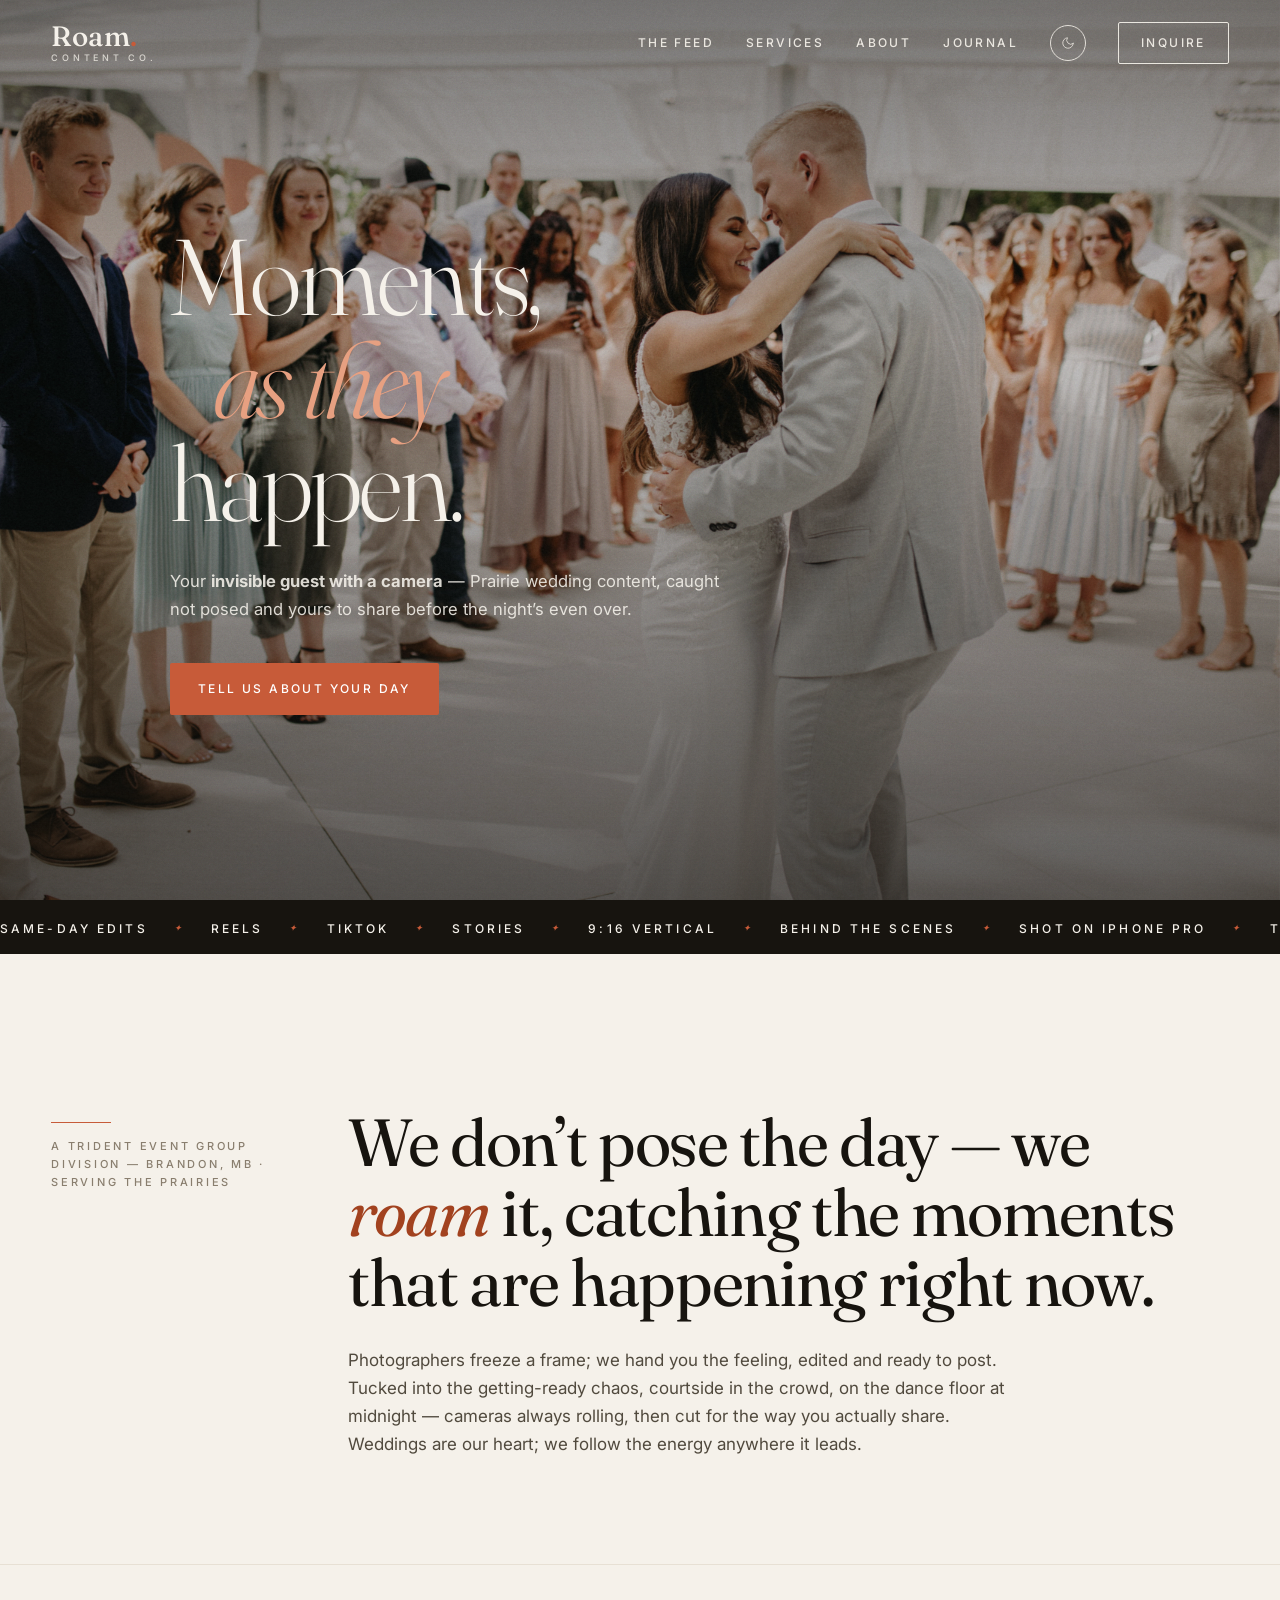
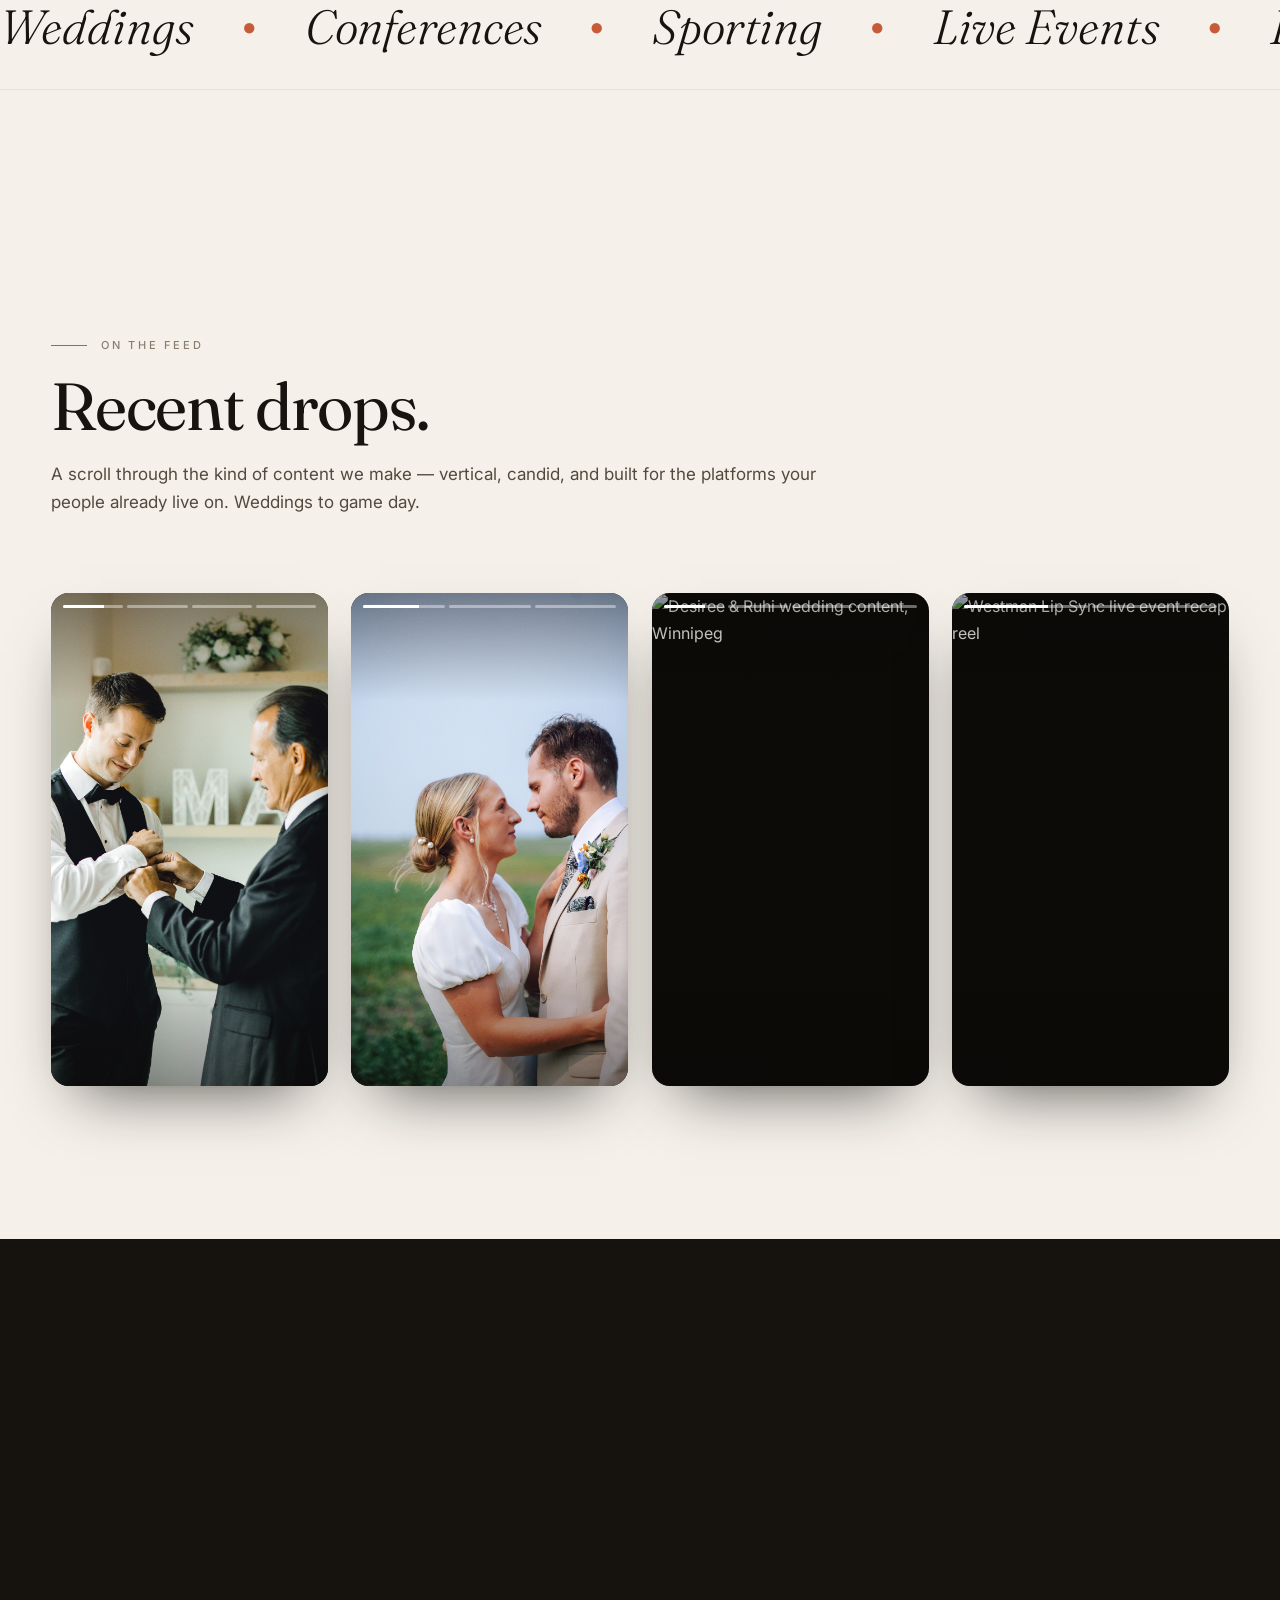
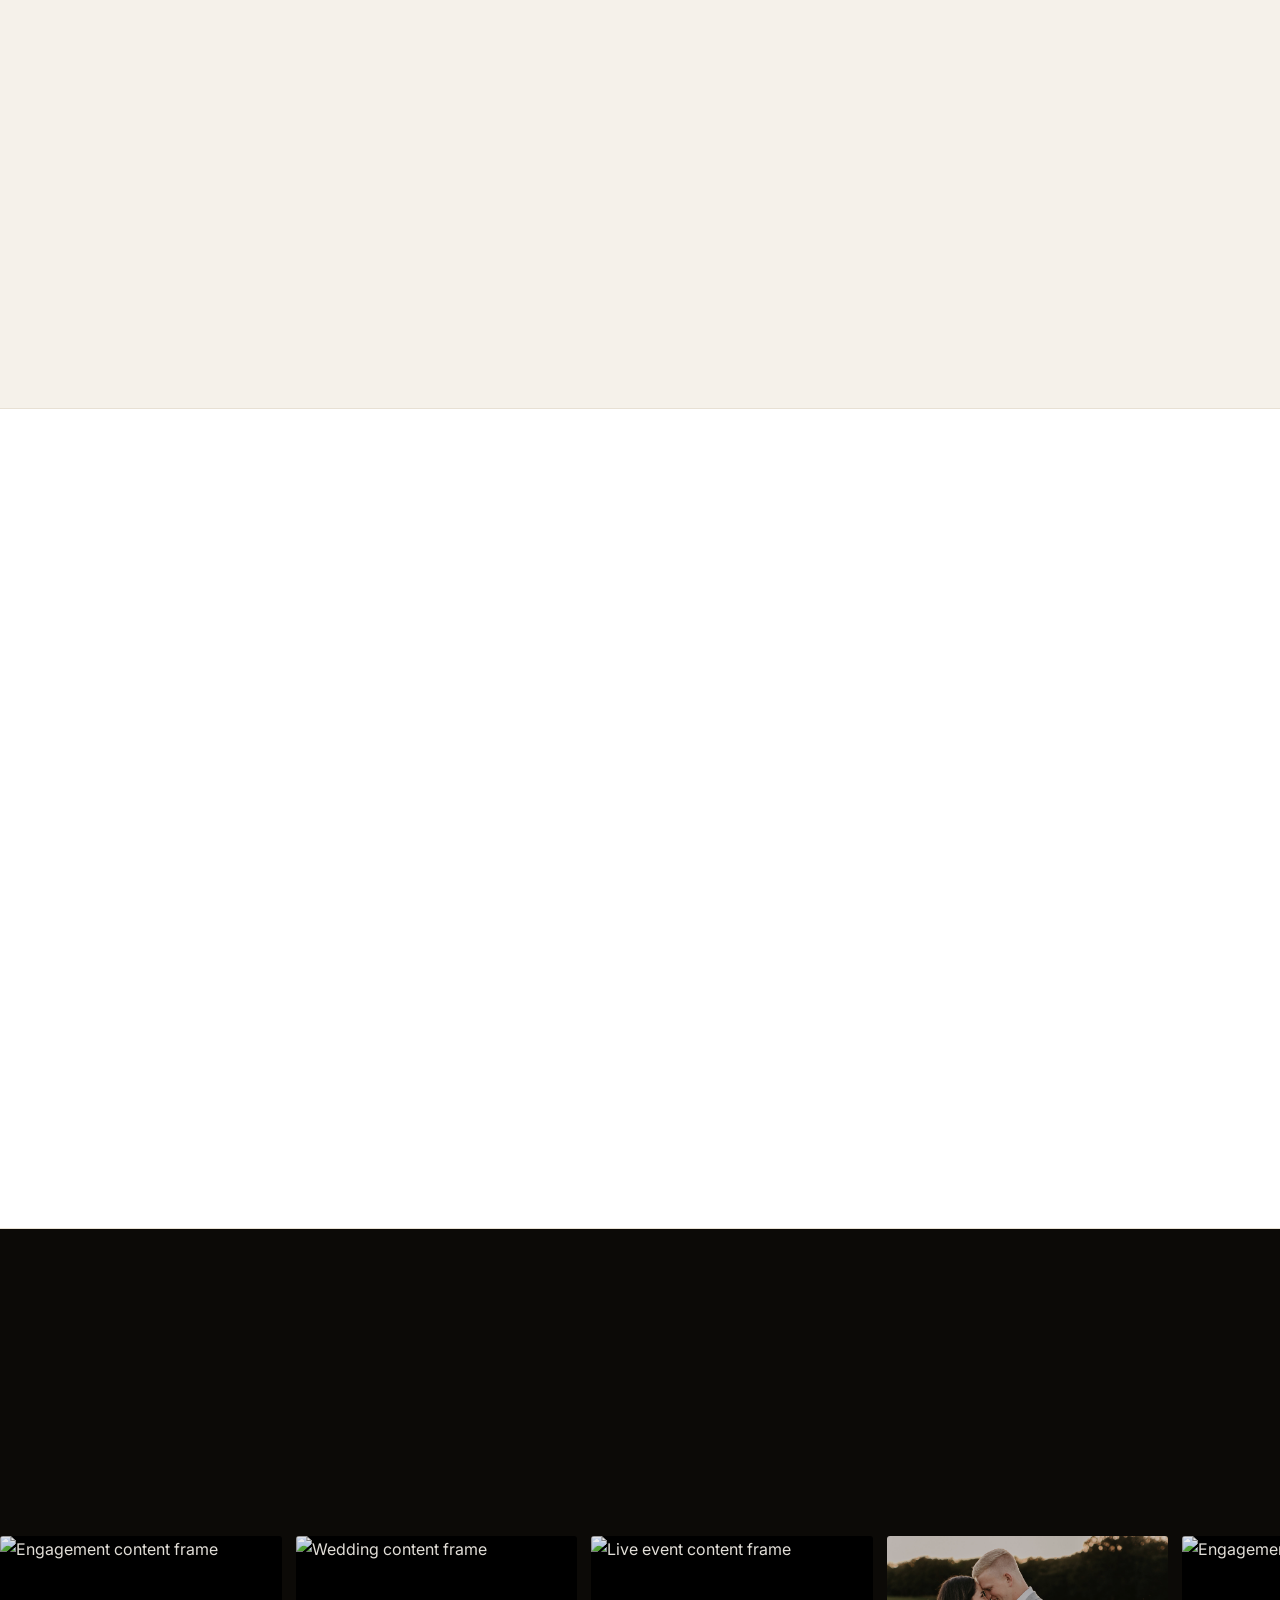
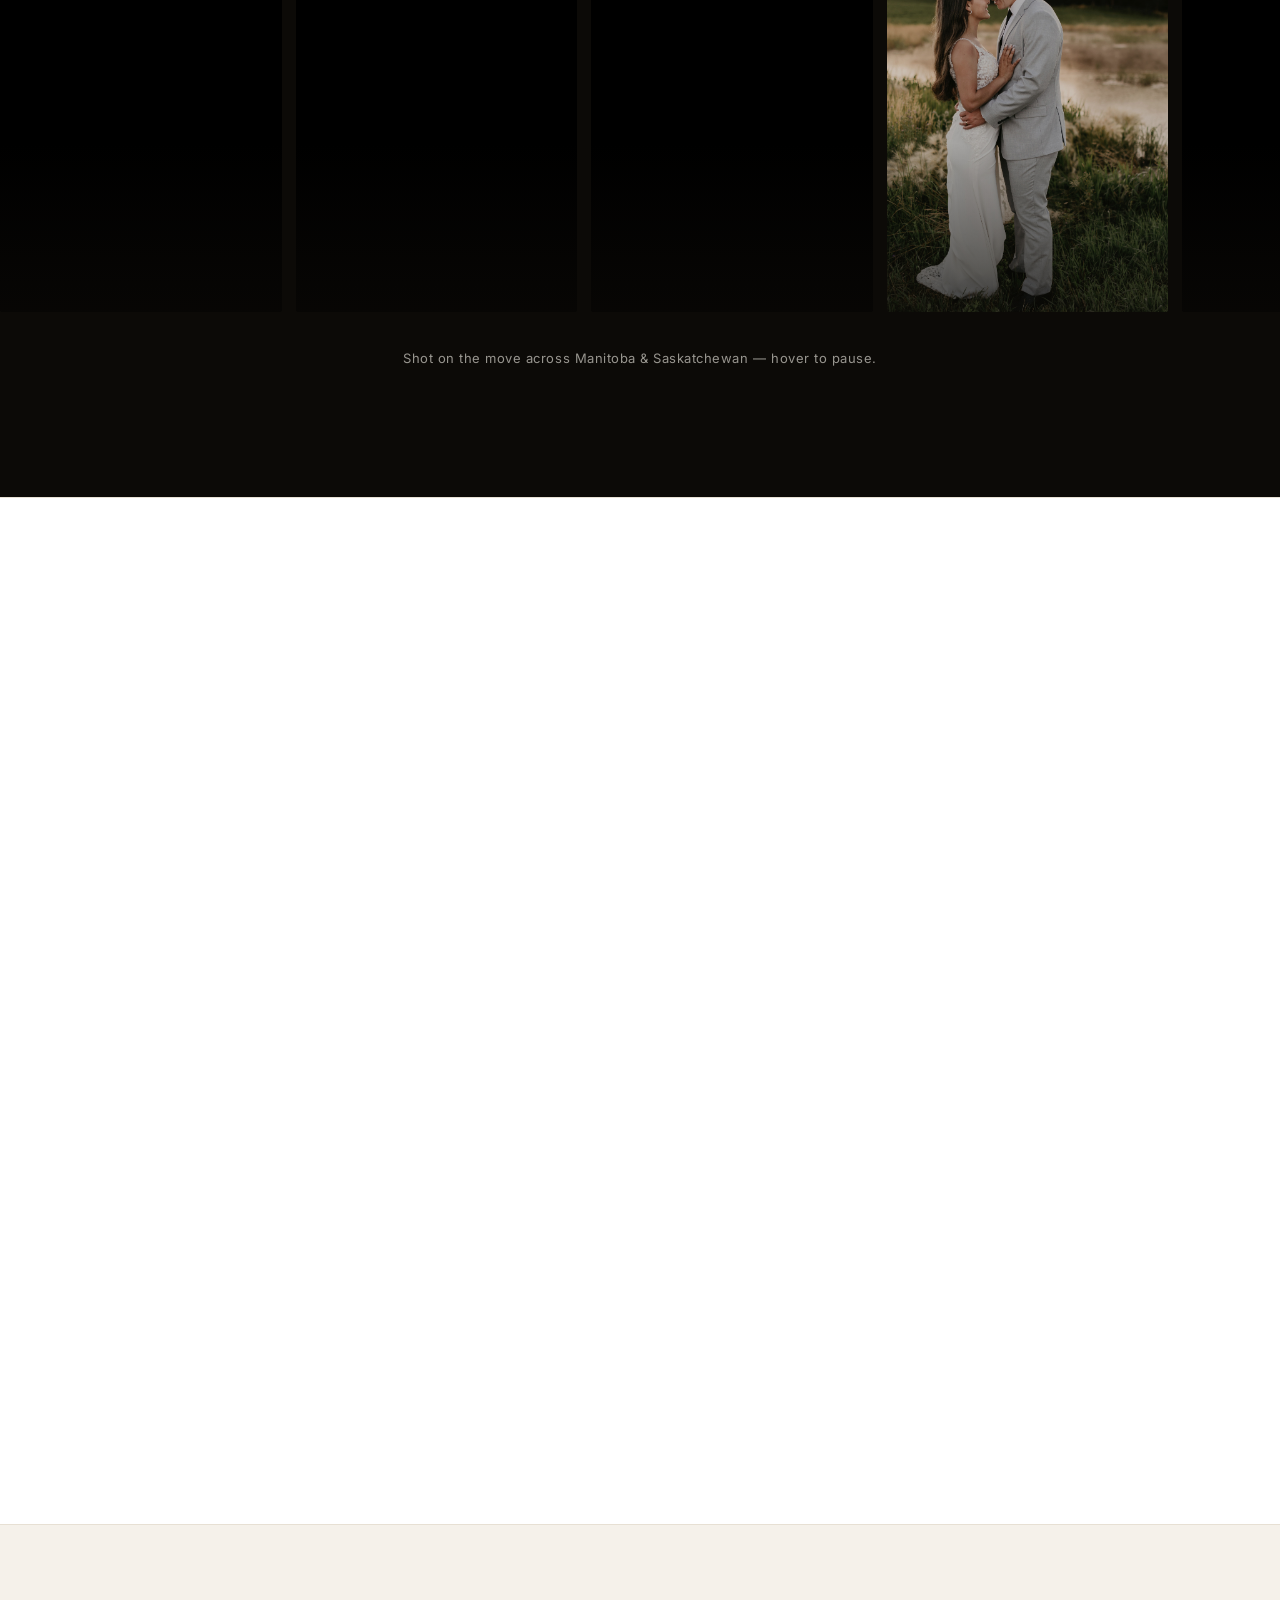
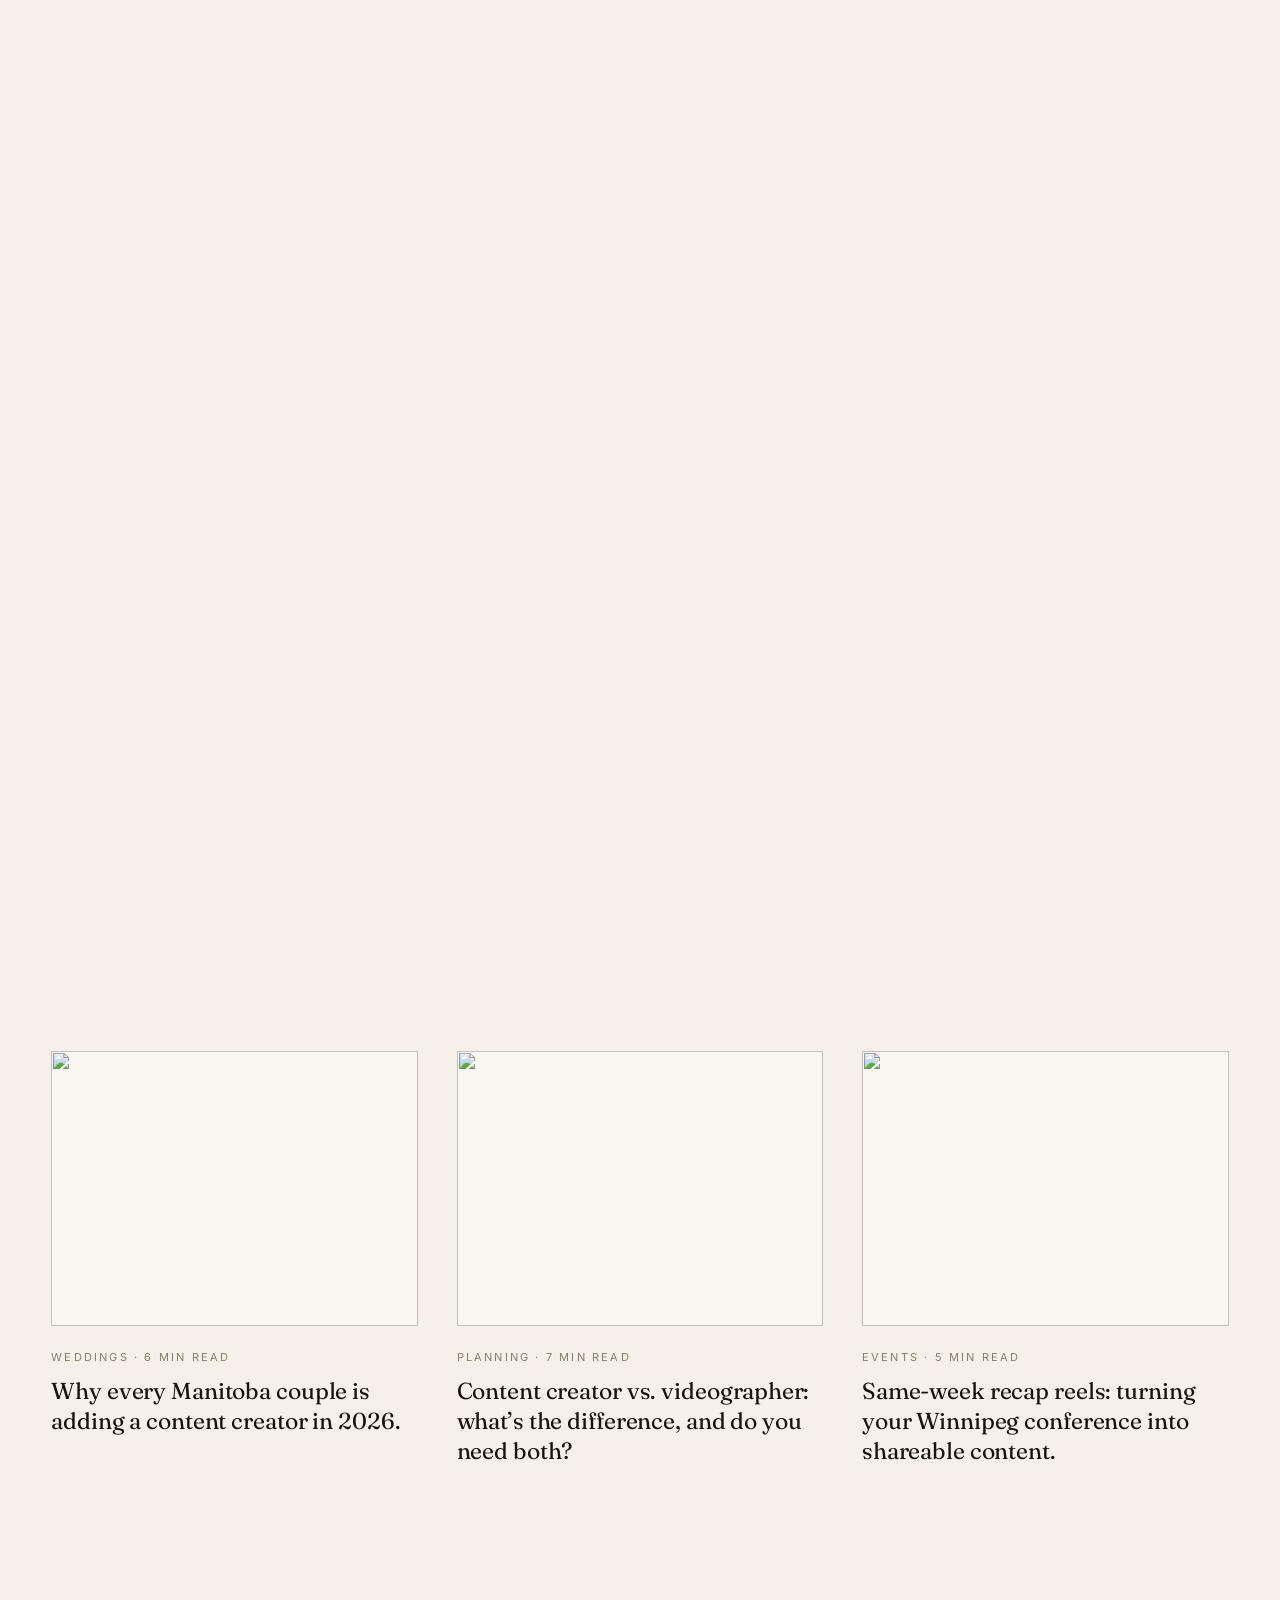
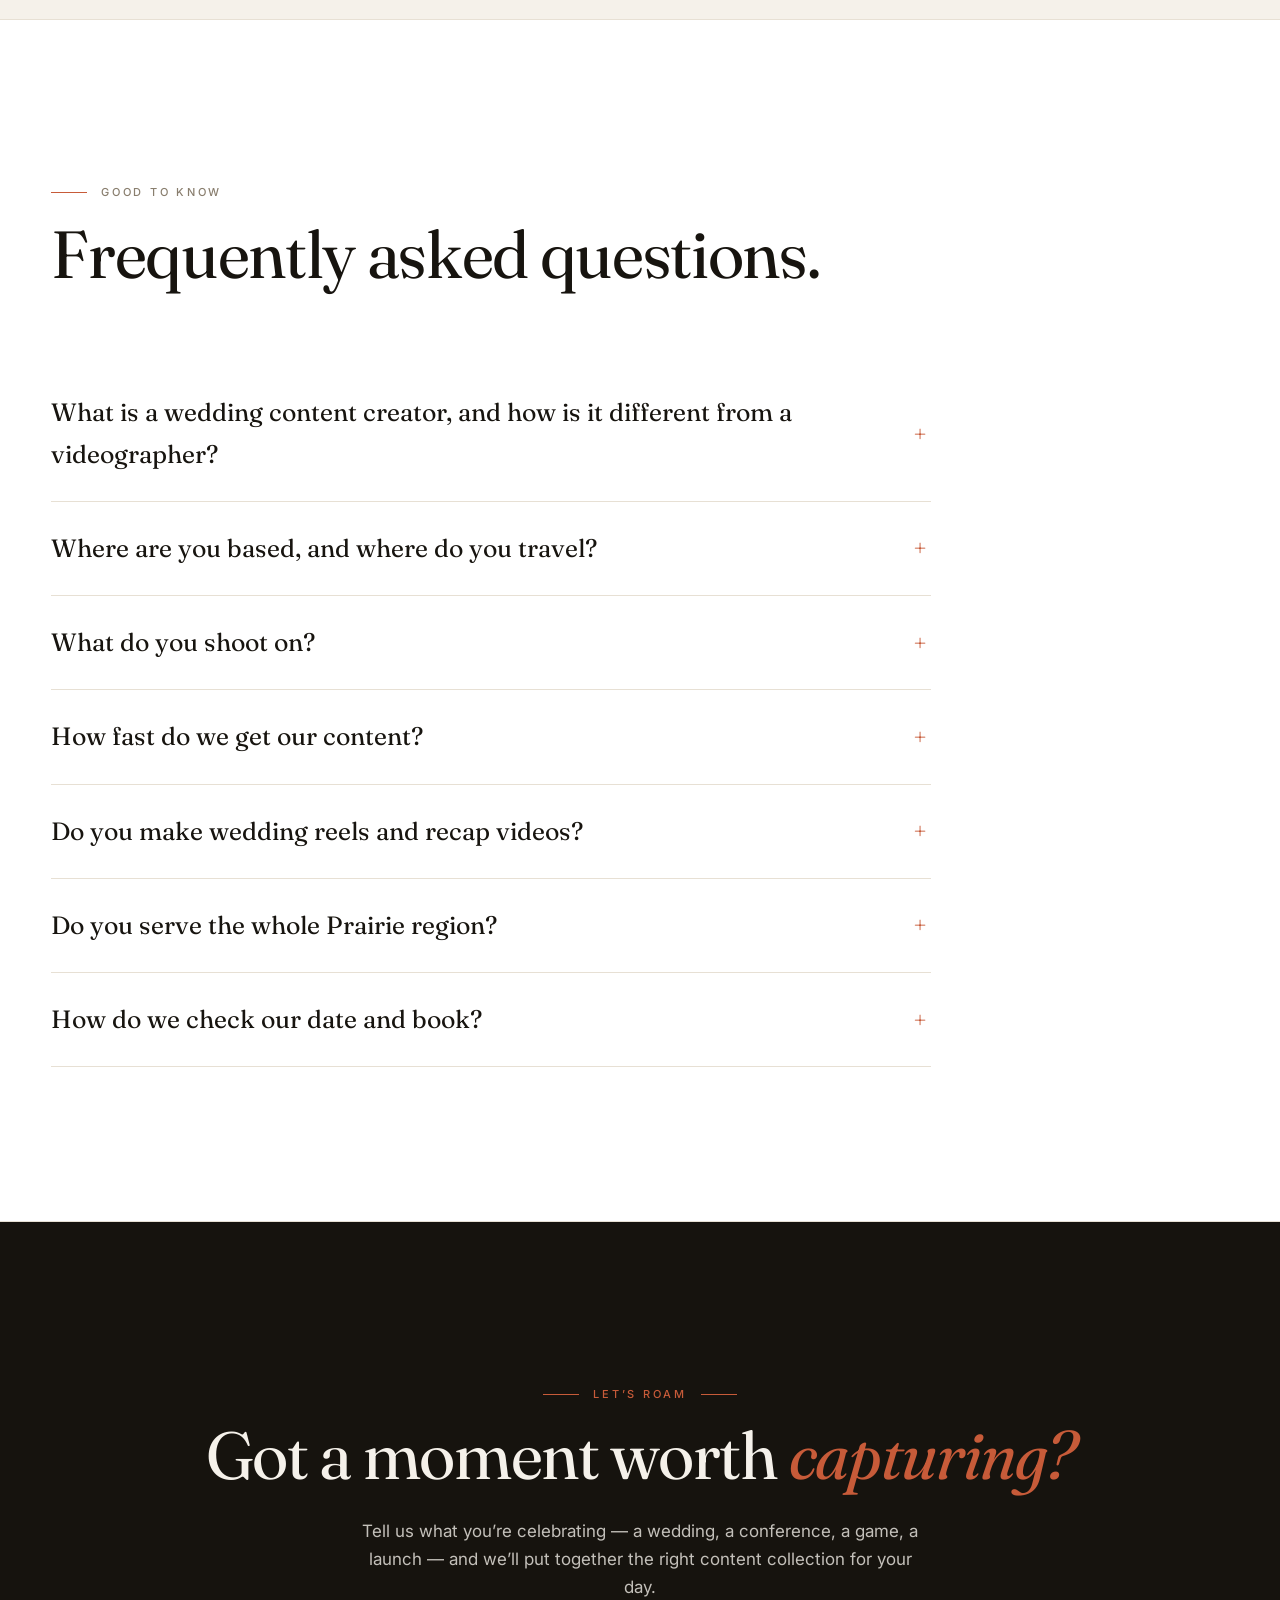
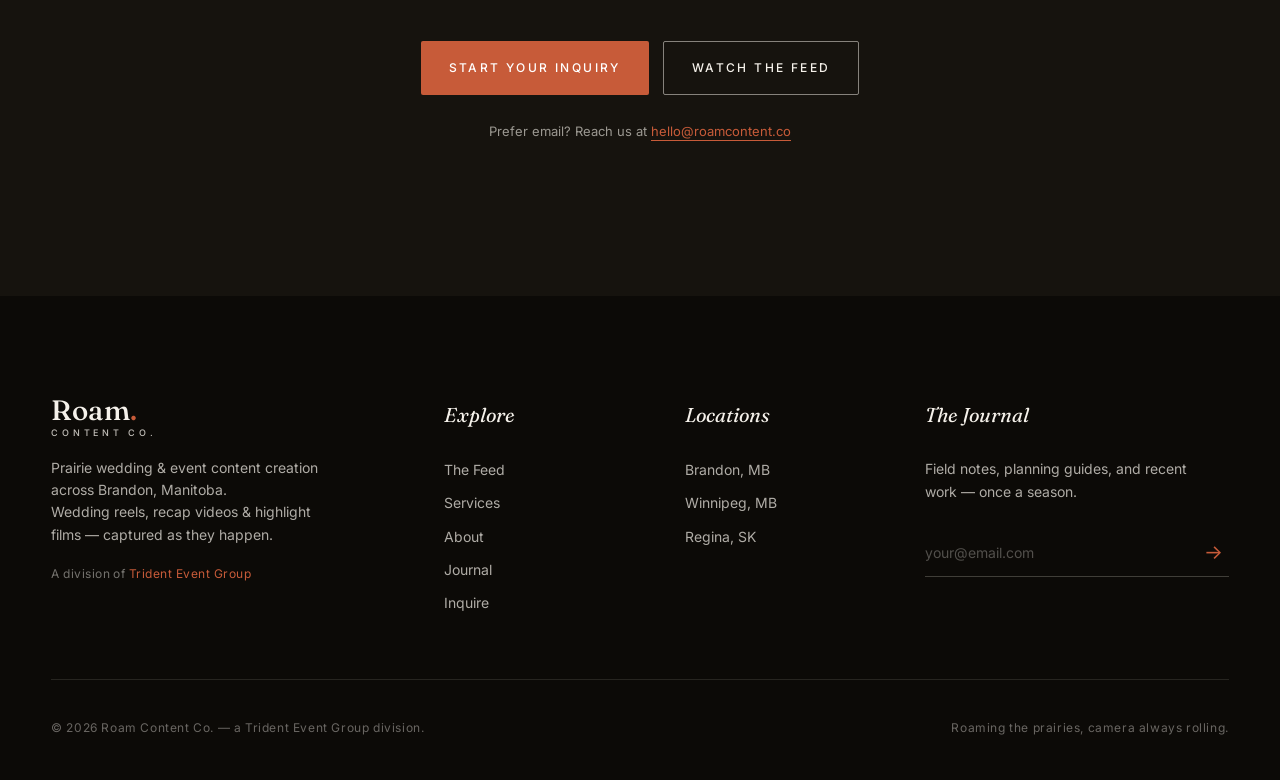
==== index.html @ 38b9e00f "Point the site at roamcontent.co, the domain we actually own roamcontent.ca was never registered (CI" ====
<!DOCTYPE html>
<html lang="en">

<head>
  <meta charset="UTF-8" />
  <meta name="viewport" content="width=device-width, initial-scale=1.0" />
  <title>Prairie Wedding Content Creator — Reels, Recaps &amp; Same-Day Edits | Roam Content Co.</title>
  <meta name="description"
    content="Roam Content Co. is a Prairie wedding &amp; event content creator — your invisible guest with a camera. Same-day wedding reels, recap videos, behind-the-scenes and highlight films for weddings, conferences and live events across Manitoba, Saskatchewan and the Canadian Prairies — Brandon, Winnipeg, Regina and beyond." />
  <meta name="keywords"
    content="Prairie wedding content creator, Prairie wedding reels, wedding reels Manitoba, wedding reels Saskatchewan, wedding recap video, wedding recap reel, event recap video, same-day wedding reel, Canadian Prairies content creation, wedding content creator Brandon, wedding content creator Winnipeg, wedding content creator Regina, Manitoba wedding content creator, Saskatchewan event content creation, social media wedding content, behind the scenes wedding content, Westman content creator, conference recap reels Winnipeg, live event content creator, sporting event content creator" />
  <meta name="robots" content="index, follow, max-image-preview:large" />
  <meta name="author" content="Roam Content Co." />
  <link rel="canonical" href="https://roamcontent.co/" />

  <!-- Geo targeting -->
  <meta name="geo.region" content="CA-MB" />
  <meta name="geo.placename" content="Brandon, Manitoba" />
  <meta name="geo.position" content="49.8485;-99.9501" />
  <meta name="ICBM" content="49.8485, -99.9501" />

  <!-- Open Graph -->
  <meta property="og:type" content="website" />
  <meta property="og:site_name" content="Roam Content Co." />
  <meta property="og:title" content="Roam Content Co. — Prairie Wedding Content Creator | Reels &amp; Recaps" />
  <meta property="og:description"
    content="Your invisible guest with a camera. Same-day wedding reels, recap videos and behind-the-scenes for weddings and events across the Canadian Prairies — Brandon, Winnipeg &amp; Regina." />
  <meta property="og:url" content="https://roamcontent.co/" />
  <meta property="og:locale" content="en_CA" />
  <meta property="og:image" content="https://roamcontent.co/public/media/wedding-ashley-mayson-01.jpg" />

  <!-- Twitter -->
  <meta name="twitter:card" content="summary_large_image" />
  <meta name="twitter:title" content="Roam Content Co. — Prairie Wedding Content Creator | Reels &amp; Recaps" />
  <meta name="twitter:description"
    content="Same-day wedding reels, recap videos and behind-the-scenes for weddings, conferences and live events across the Canadian Prairies — Brandon, Winnipeg and Regina." />
  <meta name="twitter:image" content="https://roamcontent.co/public/media/wedding-ashley-mayson-01.jpg" />

  <!-- Structured data: business + service areas -->
  <script type="application/ld+json">
  {
    "@context": "https://schema.org",
    "@type": "ProfessionalService",
    "@id": "https://roamcontent.co/#business",
    "name": "Roam Content Co.",
    "alternateName": "Roam Content",
    "url": "https://roamcontent.co/",
    "image": "https://roamcontent.co/public/media/wedding-ashley-mayson-01.jpg",
    "email": "hello@roamcontent.co",
    "priceRange": "$$",
    "description": "Prairie wedding and event content creator specialising in same-day wedding reels, recap videos, behind-the-scenes, and highlight films for weddings, conferences, sporting and live events across Brandon, Winnipeg, Regina, and all of Manitoba, Saskatchewan and the Canadian Prairies.",
    "keywords": "Prairie wedding content creator, wedding reels, wedding recap video, same-day wedding reel, recap reels, Manitoba, Saskatchewan, Canadian Prairies",
    "slogan": "Moments, as they happen.",
    "parentOrganization": {
      "@type": "Organization",
      "name": "Trident Event Group",
      "url": "https://tridenteventgroup.ca/"
    },
    "address": {
      "@type": "PostalAddress",
      "addressLocality": "Brandon",
      "addressRegion": "MB",
      "addressCountry": "CA"
    },
    "geo": {
      "@type": "GeoCoordinates",
      "latitude": 49.8485,
      "longitude": -99.9501
    },
    "areaServed": [
      { "@type": "City", "name": "Brandon", "sameAs": "https://en.wikipedia.org/wiki/Brandon,_Manitoba" },
      { "@type": "City", "name": "Winnipeg", "sameAs": "https://en.wikipedia.org/wiki/Winnipeg" },
      { "@type": "City", "name": "Regina", "sameAs": "https://en.wikipedia.org/wiki/Regina,_Saskatchewan" },
      { "@type": "AdministrativeArea", "name": "Westman" },
      { "@type": "AdministrativeArea", "name": "Manitoba" },
      { "@type": "AdministrativeArea", "name": "Saskatchewan" },
      { "@type": "AdministrativeArea", "name": "Canadian Prairies", "sameAs": "https://en.wikipedia.org/wiki/Canadian_Prairies" }
    ],
    "makesOffer": [
      { "@type": "Offer", "itemOffered": { "@type": "Service", "name": "Wedding Content Creation" } },
      { "@type": "Offer", "itemOffered": { "@type": "Service", "name": "Wedding Reels & Same-Day Social Edits" } },
      { "@type": "Offer", "itemOffered": { "@type": "Service", "name": "Recap Videos & Recap Reels" } },
      { "@type": "Offer", "itemOffered": { "@type": "Service", "name": "Highlight Films" } },
      { "@type": "Offer", "itemOffered": { "@type": "Service", "name": "Conference & Corporate Content" } },
      { "@type": "Offer", "itemOffered": { "@type": "Service", "name": "Sporting & Live Event Content" } }
    ],
    "sameAs": [
      "https://www.instagram.com/roamcontent.co"
    ]
  }
  </script>
  <script type="application/ld+json">
  {
    "@context": "https://schema.org",
    "@type": "FAQPage",
    "mainEntity": [
      {
        "@type": "Question",
        "name": "What is a wedding content creator, and how is it different from a videographer?",
        "acceptedAnswer": { "@type": "Answer", "text": "A content creator is your invisible guest with a camera — capturing candid, social-first clips and photos on the move and delivering them fast, often the same night or within 48 hours, so you can share the moment while it's still happening. It complements (rather than replaces) a traditional photographer or cinematographer: think behind-the-scenes, getting-ready and the in-between moments, edited natively for Instagram, TikTok and Reels." }
      },
      {
        "@type": "Question",
        "name": "Where is Roam Content Co. based, and where do you travel?",
        "acceptedAnswer": { "@type": "Answer", "text": "We're based in Brandon, Manitoba, and we create content across Brandon, Westman, Winnipeg, Regina, and all of Manitoba and Saskatchewan — plus destination weddings and events on request." }
      },
      {
        "@type": "Question",
        "name": "What do you shoot on?",
        "acceptedAnswer": { "@type": "Answer", "text": "Our content is captured natively on the latest iPhone Pro with professional gimbals, lenses and lighting — that's what makes it feel real, immediate and platform-ready, with a touch of Super-8 warmth. For films and galleries we bring pro mirrorless gear too." }
      },
      {
        "@type": "Question",
        "name": "How fast do we get our content?",
        "acceptedAnswer": { "@type": "Answer", "text": "Same-day social edits are our signature: a teaser posted before the night is over, your reels within 48 hours, and a full highlight edit to follow within two weeks." }
      },
      {
        "@type": "Question",
        "name": "Do you only cover weddings?",
        "acceptedAnswer": { "@type": "Answer", "text": "Weddings are our specialty, but we roam wherever there's a story — conferences and brand activations, sporting events and tournaments, festivals, galas and live events." }
      },
      {
        "@type": "Question",
        "name": "Do you make wedding reels and recap videos?",
        "acceptedAnswer": { "@type": "Answer", "text": "Yes — wedding reels and recap videos are our core deliverables. You get a same-day teaser reel posted before the send-off, a set of polished vertical wedding reels cut to trending audio within 48 hours, and a full recap video (highlight edit) within two weeks. For conferences and live events we deliver same-week recap reels your team can post right away." }
      },
      {
        "@type": "Question",
        "name": "Do you serve the whole Prairie region?",
        "acceptedAnswer": { "@type": "Answer", "text": "Yes. We're a Prairie content-creation house based in Brandon, Manitoba, creating wedding and event content across the Canadian Prairies — Brandon and Westman, Winnipeg, Regina, and all of Manitoba and Saskatchewan — plus destination weddings on request." }
      }
    ]
  }
  </script>

  <link rel="preconnect" href="https://fonts.googleapis.com" />
  <link rel="preconnect" href="https://fonts.gstatic.com" crossorigin />
  <link
    href="https://fonts.googleapis.com/css2?family=Fraunces:ital,opsz,wght@0,9..144,300;0,9..144,400;0,9..144,500;0,9..144,600;0,9..144,700;1,9..144,300;1,9..144,400;1,9..144,500&family=Inter:wght@300;400;500;600;700&display=swap"
    rel="stylesheet" />

  <script>
    (function () {
      try {
        var p = new URLSearchParams(location.search);
        var forced = p.get('theme');
        var stored = localStorage.getItem('roam-theme');
        var prefersDark = window.matchMedia && window.matchMedia('(prefers-color-scheme: dark)').matches;
        var t = forced || stored || (prefersDark ? 'dark' : 'light');
        if (t !== 'dark' && t !== 'light') t = 'light';
        document.documentElement.setAttribute('data-theme', t);
      } catch (e) {
        document.documentElement.setAttribute('data-theme', 'light');
      }
    })();
  </script>

  <link rel="stylesheet" href="styles.css?v=2" />
  <link rel="icon" href="public/logos/favicon.svg" type="image/svg+xml" />
</head>

<body>

  <!-- ── ICON SPRITE ────────────────────────────────────────── -->
  <svg width="0" height="0" style="position:absolute" aria-hidden="true" focusable="false">
    <symbol id="ic-heart" viewBox="0 0 24 24"><path d="M12 21s-7.5-4.9-10-9.2C.4 9 1.4 5.5 4.5 4.6 6.7 4 8.8 5 12 8c3.2-3 5.3-4 7.5-3.4 3.1.9 4.1 4.4 2.5 7.2C19.5 16.1 12 21 12 21z"/></symbol>
    <symbol id="ic-comment" viewBox="0 0 24 24"><path d="M12 2C6.5 2 2 6 2 11c0 2.6 1.3 5 3.4 6.6L4 22l5-2.2c1 .3 2 .4 3 .4 5.5 0 10-4 10-9s-4.5-9-10-9z"/></symbol>
    <symbol id="ic-share" viewBox="0 0 24 24"><path d="M2 21 23 12 2 3v7l14 2-14 2z"/></symbol>
    <symbol id="ic-play" viewBox="0 0 24 24"><path d="M8 5v14l11-7z"/></symbol>
    <symbol id="ic-eye" viewBox="0 0 24 24"><path d="M12 5C5 5 1 12 1 12s4 7 11 7 11-7 11-7-4-7-11-7zm0 11a4 4 0 1 1 0-8 4 4 0 0 1 0 8z"/></symbol>
    <symbol id="ic-pin" viewBox="0 0 24 24"><path d="M12 2C8 2 5 5 5 9c0 5 7 13 7 13s7-8 7-13c0-4-3-7-7-7zm0 9.5A2.5 2.5 0 1 1 12 6a2.5 2.5 0 0 1 0 5.5z"/></symbol>
  </svg>

  <!-- ── NAV ────────────────────────────────────────────────── -->
  <header class="nav" id="nav">
    <div class="nav__inner">
      <a href="#top" class="nav__logo" aria-label="Roam Content Co. — home">
        <span class="wordmark">
          <span class="wordmark__name">Roam<span class="dot">.</span></span>
          <span class="wordmark__sub">Content&nbsp;Co.</span>
        </span>
      </a>
      <nav class="nav__menu" aria-label="Primary">
        <a href="#feed">The Feed</a>
        <a href="#services">Services</a>
        <a href="#about">About</a>
        <a href="#journal">Journal</a>
        <button class="nav__theme" type="button" aria-label="Toggle dark mode" aria-pressed="false">
          <svg class="icon icon--moon" viewBox="0 0 24 24" aria-hidden="true">
            <path d="M21 12.79A9 9 0 1 1 11.21 3 7 7 0 0 0 21 12.79z" />
          </svg>
          <svg class="icon icon--sun" viewBox="0 0 24 24" aria-hidden="true">
            <circle cx="12" cy="12" r="4" />
            <path d="M12 2v2M12 20v2M4.93 4.93l1.41 1.41M17.66 17.66l1.41 1.41M2 12h2M20 12h2M4.93 19.07l1.41-1.41M17.66 6.34l1.41-1.41" />
          </svg>
        </button>
        <a href="inquiry.html" class="nav__cta">Inquire</a>
      </nav>
      <button class="nav__toggle" aria-label="Open menu" aria-expanded="false">
        <span></span><span></span>
      </button>
    </div>
  </header>

  <!-- ── HERO (split: copy + live reel) ─────────────────────── -->
  <section class="hero" id="top">
    <div class="hero__media grain">
      <img src="public/media/wedding-laura-tim-01.jpg" alt="A couple's first dance surrounded by guests at a Prairie wedding, captured by Roam Content Co." class="hero__img" />
      <div class="hero__overlay"></div>
    </div>

    <div class="hero__content">
      <h1 class="hero__title">
        <span class="line">Moments,</span>
        <span class="line line--italic">as they</span>
        <span class="line">happen.</span>
      </h1>
      <p class="hero__sub">
        Your <strong>invisible guest with a camera</strong> &mdash; Prairie wedding content, caught not posed and yours to
        share before the night&rsquo;s even over.
      </p>
      <div class="hero__ctas">
        <a href="inquiry.html" class="btn btn--primary">Tell us about your day</a>
      </div>
    </div>
  </section>

  <!-- ── FORMAT TICKER ──────────────────────────────────────── -->
  <div class="ticker" aria-hidden="true">
    <div class="ticker__track">
      <span>Same-Day Edits <i class="star">&#10022;</i> Reels <i class="star">&#10022;</i> TikTok <i class="star">&#10022;</i> Stories <i class="star">&#10022;</i> 9:16 Vertical <i class="star">&#10022;</i> Behind the Scenes <i class="star">&#10022;</i> Shot on iPhone&nbsp;Pro <i class="star">&#10022;</i> Trending Audio <i class="star">&#10022;</i></span>
      <span>Same-Day Edits <i class="star">&#10022;</i> Reels <i class="star">&#10022;</i> TikTok <i class="star">&#10022;</i> Stories <i class="star">&#10022;</i> 9:16 Vertical <i class="star">&#10022;</i> Behind the Scenes <i class="star">&#10022;</i> Shot on iPhone&nbsp;Pro <i class="star">&#10022;</i> Trending Audio <i class="star">&#10022;</i></span>
    </div>
  </div>

  <!-- ── INTRO ──────────────────────────────────────────────── -->
  <section class="intro" id="intro">
    <div class="container intro__grid">
      <div class="intro__label">
        <span class="rule"></span>
        <span>A Trident Event Group division — Brandon, MB · serving the Prairies</span>
      </div>
      <div class="intro__body">
        <h2 class="serif h-display">
          We don&rsquo;t pose the day &mdash; we <em>roam</em> it, catching the moments that are happening right now.
        </h2>
        <p class="muted">
          Photographers freeze a frame; we hand you the feeling, edited and ready to post. Tucked into the getting-ready
          chaos, courtside in the crowd, on the dance floor at midnight &mdash; cameras always rolling, then cut for the
          way you actually share. Weddings are our heart; we follow the energy anywhere it leads.
        </p>
      </div>
    </div>

    <div class="marquee" aria-hidden="true">
      <div class="marquee__track">
        <span>Weddings</span><span class="dot">&#9679;</span>
        <span>Conferences</span><span class="dot">&#9679;</span>
        <span>Sporting</span><span class="dot">&#9679;</span>
        <span>Live Events</span><span class="dot">&#9679;</span>
        <span>Behind the Scenes</span><span class="dot">&#9679;</span>
        <span>Weddings</span><span class="dot">&#9679;</span>
        <span>Conferences</span><span class="dot">&#9679;</span>
        <span>Sporting</span><span class="dot">&#9679;</span>
        <span>Live Events</span><span class="dot">&#9679;</span>
        <span>Behind the Scenes</span><span class="dot">&#9679;</span>
      </div>
    </div>
  </section>

  <!-- ── ON THE FEED (reel grid) ────────────────────────────── -->
  <section class="feed" id="feed">
    <div class="container">
      <header class="section-head">
        <span class="eyebrow"><span class="rule"></span>On the Feed</span>
        <h2 class="serif h-display">Recent drops.</h2>
        <p class="section-head__sub">A scroll through the kind of content we make &mdash; vertical, candid, and built for
          the platforms your people already live on. Weddings to game day.</p>
      </header>

      <div class="feed__grid">
        <figure class="reel-card">
          <img loading="lazy" src="public/media/wedding-ashley-mayson-02.jpg" alt="Ashley & Mayson wedding reel, Brandon" />
          <div class="reel-card__bars"><span></span><span></span><span></span><span></span></div>
        </figure>

        <figure class="reel-card">
          <img loading="lazy" src="public/media/wedding-shelby-jaydan-01.jpg" alt="Shelby & Jaydan same-day wedding edit, Westman" />
          <div class="reel-card__bars"><span></span><span></span><span></span></div>
        </figure>

        <figure class="reel-card">
          <img loading="lazy" src="public/media/wedding-desiree-ruhi-01.jpg" alt="Desiree & Ruhi wedding content, Winnipeg" />
          <div class="reel-card__bars"><span></span><span></span><span></span><span></span></div>
        </figure>

        <figure class="reel-card">
          <img loading="lazy" src="public/media/event-westman-lipsync-01.jpg" alt="Westman Lip Sync live event recap reel" />
          <div class="reel-card__bars"><span></span><span></span></div>
        </figure>
      </div>
    </div>
  </section>

  <!-- ── QUOTE / FULL-BLEED ────────────────────────────────── -->
  <section class="quote-band" aria-label="Studio philosophy">
    <div class="container">
      <p class="quote-band__mark">&ldquo;</p>
      <p class="quote-band__text">
        The best content isn&rsquo;t staged &mdash; it&rsquo;s caught. We stay close, stay quick, and stay out of the way,
        so the moment you&rsquo;re living becomes the moment you get to relive &mdash; tonight, and for years after.
      </p>
      <p class="quote-band__attr">— Roam Content Co.</p>
    </div>
  </section>

  <!-- ── SERVICES ──────────────────────────────────────────── -->
  <section class="experience" id="services">
    <div class="container">
      <header class="section-head section-head--center">
        <span class="eyebrow"><span class="rule"></span>What We Make<span class="rule"></span></span>
        <h2 class="serif h-display">Social-first content &mdash; for every kind of moment.</h2>
        <p class="section-head__sub">Weddings are where our heart is, but we roam wherever the story takes us across the
          Prairies. Every collection &mdash; wedding reels, recap videos and highlight films &mdash; is built for the way
          you actually share: native, vertical, and delivered while it still matters.</p>
      </header>

      <div class="experience__grid">
        <article class="service service--feature">
          <span class="service__num">★</span>
          <h3 class="serif">Wedding Content</h3>
          <p>Our specialty. A creator in the room from getting-ready to the last dance &mdash; candid vertical clips, the
            behind-the-scenes no one else catches, and a same-day teaser posted before the send-off. You leave with
            ready-to-post wedding reels and a cinematic recap video, documented with fun and elegance and kept forever.</p>
          <ul class="service__tags">
            <li>Same-day social edit</li>
            <li>Getting-ready &amp; BTS</li>
            <li>Wedding reels &amp; TikToks</li>
            <li>Recap video</li>
            <li>Full-day coverage</li>
          </ul>
          <a href="inquiry.html" class="link-arrow">Inquire about weddings &rarr;</a>
        </article>

        <article class="service">
          <span class="service__num">01</span>
          <h3 class="serif">Wedding Reels &amp; Social</h3>
          <p>Native, scroll-stopping wedding reels captured on the move and edited to trending audio &mdash; the vertical
            9:16 format your guests and followers are already watching, delivered same-day and within 48 hours.</p>
          <a href="inquiry.html" class="link-arrow">Build a reel package &rarr;</a>
        </article>

        <article class="service">
          <span class="service__num">02</span>
          <h3 class="serif">Recap Videos &amp; Highlight Films</h3>
          <p>A cinematic recap video of the whole story &mdash; the speeches, the tears, the dance floor &mdash; cut to
            music and made to share and rewatch. Same-week recap reels for conferences and live events, too.</p>
          <a href="inquiry.html" class="link-arrow">Plan a recap &rarr;</a>
        </article>

        <article class="service">
          <span class="service__num">03</span>
          <h3 class="serif">Conferences &amp; Corporate</h3>
          <p>Keynotes, brand activations, galas and launches &mdash; captured live and turned into recap reels and
            social assets your team can post the same week.</p>
          <a href="inquiry.html" class="link-arrow">Cover an event &rarr;</a>
        </article>

        <article class="service">
          <span class="service__num">04</span>
          <h3 class="serif">Sporting &amp; Live Events</h3>
          <p>Game day, tournaments, festivals and live shows &mdash; high-energy content shot in the thick of it and
            edited for the moment, not the archive.</p>
          <a href="inquiry.html" class="link-arrow">Bring us courtside &rarr;</a>
        </article>
      </div>
    </div>
  </section>

  <!-- ── SAME-DAY DELIVERY TIMELINE ────────────────────────── -->
  <section class="timeline" id="delivery">
    <div class="container">
      <header class="section-head section-head--center">
        <span class="eyebrow"><span class="rule"></span>Delivered Fast<span class="rule"></span></span>
        <h2 class="serif h-display">Shared while it still matters.</h2>
        <p class="section-head__sub">Traditional film takes months. We move at the speed of the moment &mdash; here&rsquo;s
          a typical wedding-day timeline.</p>
      </header>

      <div class="timeline__grid">
        <div class="timeline__step">
          <span class="timeline__when">Same night</span>
          <h3 class="serif">The teaser drop</h3>
          <p>A 15&ndash;30 second vertical teaser, posted before your send-off &mdash; so the people who couldn&rsquo;t be
            there are watching before they&rsquo;re even in bed.</p>
        </div>
        <div class="timeline__step">
          <span class="timeline__when">48 hours</span>
          <h3 class="serif">Your reels</h3>
          <p>A set of polished, ready-to-post reels cut to trending audio, plus the candid behind-the-scenes clips for
            your stories and grid.</p>
        </div>
        <div class="timeline__step">
          <span class="timeline__when">2 weeks</span>
          <h3 class="serif">The highlight edit</h3>
          <p>The full cinematic recap of the day &mdash; the keepsake version you&rsquo;ll rewatch on every anniversary,
            delivered alongside your full content gallery.</p>
        </div>
      </div>
    </div>
  </section>

  <!-- ── REEL STRIP (in motion) ────────────────────────────── -->
  <section class="reel" aria-label="Recent frames in motion">
    <div class="container">
      <header class="section-head">
        <span class="eyebrow"><span class="rule"></span>In Motion</span>
        <h2 class="serif h-display">Frames from the feed.</h2>
      </header>
    </div>
    <div class="reel__strip">
      <div class="reel__frame"><img loading="lazy" src="public/media/engagement-brenna-bryce-01.jpg" alt="Engagement content frame" /></div>
      <div class="reel__frame"><img loading="lazy" src="public/media/wedding-ihuoma-christian-01.jpg" alt="Wedding content frame" /></div>
      <div class="reel__frame"><img loading="lazy" src="public/media/event-westman-lipsync-02.jpg" alt="Live event content frame" /></div>
      <div class="reel__frame"><img loading="lazy" src="public/media/wedding-laura-tim-02.jpg" alt="Wedding content frame" /></div>
      <div class="reel__frame"><img loading="lazy" src="public/media/engagement-harsh-aesha-01.jpg" alt="Engagement content frame" /></div>
      <div class="reel__frame"><img loading="lazy" src="public/media/wedding-shelby-jaydan-02.jpg" alt="Wedding content frame" /></div>
      <div class="reel__frame"><img loading="lazy" src="public/media/event-retreat-01.jpg" alt="Conference and retreat content frame" /></div>
      <div class="reel__frame"><img loading="lazy" src="public/media/wedding-desiree-ruhi-02.jpg" alt="Wedding content frame" /></div>
      <div class="reel__frame"><img loading="lazy" src="public/media/engagement-divyaraj-nitasha-01.jpg" alt="Engagement content frame" /></div>
      <div class="reel__frame"><img loading="lazy" src="public/media/wedding-ashley-mayson-03.jpg" alt="Wedding content frame" /></div>
      <!-- duplicate set for a seamless loop -->
      <div class="reel__frame" aria-hidden="true"><img loading="lazy" src="public/media/engagement-brenna-bryce-01.jpg" alt="" /></div>
      <div class="reel__frame" aria-hidden="true"><img loading="lazy" src="public/media/wedding-ihuoma-christian-01.jpg" alt="" /></div>
      <div class="reel__frame" aria-hidden="true"><img loading="lazy" src="public/media/event-westman-lipsync-02.jpg" alt="" /></div>
      <div class="reel__frame" aria-hidden="true"><img loading="lazy" src="public/media/wedding-laura-tim-02.jpg" alt="" /></div>
      <div class="reel__frame" aria-hidden="true"><img loading="lazy" src="public/media/engagement-harsh-aesha-01.jpg" alt="" /></div>
      <div class="reel__frame" aria-hidden="true"><img loading="lazy" src="public/media/wedding-shelby-jaydan-02.jpg" alt="" /></div>
      <div class="reel__frame" aria-hidden="true"><img loading="lazy" src="public/media/event-retreat-01.jpg" alt="" /></div>
      <div class="reel__frame" aria-hidden="true"><img loading="lazy" src="public/media/wedding-desiree-ruhi-02.jpg" alt="" /></div>
      <div class="reel__frame" aria-hidden="true"><img loading="lazy" src="public/media/engagement-divyaraj-nitasha-01.jpg" alt="" /></div>
      <div class="reel__frame" aria-hidden="true"><img loading="lazy" src="public/media/wedding-ashley-mayson-03.jpg" alt="" /></div>
    </div>
    <p class="reel__cap">Shot on the move across Manitoba &amp; Saskatchewan &mdash; hover to pause.</p>
  </section>

  <!-- ── ABOUT ─────────────────────────────────────────────── -->
  <section class="about" id="about">
    <div class="container about__grid">
      <div class="about__media grain">
        <img loading="lazy" src="public/media/wedding-shelby-jaydan-03.jpg" alt="Behind the scenes with Roam Content Co." />
        <span class="about__caption">Behind the scenes</span>
      </div>
      <div class="about__copy">
        <span class="eyebrow"><span class="rule"></span>About</span>
        <h2 class="serif h-display">
          We&rsquo;re the <em>friend with the camera.</em>
        </h2>
        <p class="lead">
          Roam Content Co. is the content-creation house of Trident Event Group &mdash; a Prairie wedding &amp; event
          content creator, born on the Canadian Prairies and built for the way people share today.
        </p>
        <p>
          We move like invisible guests &mdash; close enough to catch the speech that lands, the dance floor that goes
          off, the quiet glance no one else saw, but never the people staring down a lens. Our content is shot natively
          on iPhone Pro with pro gimbals and glass, so it feels real, immediate and platform-ready &mdash; then handed
          back to you while it&rsquo;s still warm.
        </p>
        <p>
          Weddings are our specialty and our first love, but we roam wherever there&rsquo;s a story worth telling &mdash;
          conferences, sporting events, festivals, and live shows across Brandon, Winnipeg, Regina and beyond.
        </p>

        <ul class="about__stats">
          <li><span class="stat__num">48h</span><span class="stat__label">Typical turnaround</span></li>
          <li><span class="stat__num">3</span><span class="stat__label">Provinces roamed</span></li>
          <li><span class="stat__num">&#8734;</span><span class="stat__label">Moments caught</span></li>
        </ul>
      </div>
    </div>
  </section>

  <!-- ── TESTIMONIALS ──────────────────────────────────────── -->
  <section class="testimonials" id="reviews">
    <div class="container">
      <header class="section-head section-head--center">
        <span class="eyebrow"><span class="rule"></span>Kind Words<span class="rule"></span></span>
        <h2 class="serif h-display">From the people who trusted us with the moment.</h2>
      </header>

      <div class="testimonials__grid" data-geo-testimonials>
        <blockquote class="testimonial" data-city="brandon">
          <p>&ldquo;They had a reel posted before our send-off &mdash; our families across the country watched our day the
            same night. We&rsquo;ve never seen anything like it.&rdquo;</p>
          <footer><cite class="serif">Ashley &amp; Mayson</cite><span>Brandon, MB</span></footer>
        </blockquote>

        <blockquote class="testimonial" data-city="winnipeg">
          <p>&ldquo;Roam was everywhere and nowhere &mdash; we never noticed them working, then the content came back and
            it was every moment we missed. Fun, fast, and so beautifully done.&rdquo;</p>
          <footer><cite class="serif">Desiree &amp; Ruhi</cite><span>Winnipeg, MB</span></footer>
        </blockquote>

        <blockquote class="testimonial" data-city="regina">
          <p>&ldquo;We brought them in for our conference and the recap reels were live by the end of week one. Our
            engagement numbers have never been higher.&rdquo;</p>
          <footer><cite class="serif">Prairie Summit</cite><span>Regina, SK</span></footer>
        </blockquote>
      </div>
    </div>
  </section>

  <!-- ── JOURNAL / BLOG PREVIEW ────────────────────────────── -->
  <section class="journal" id="journal">
    <div class="container">
      <header class="section-head">
        <span class="eyebrow"><span class="rule"></span>The Journal</span>
        <h2 class="serif h-display">Field notes &amp; ideas.</h2>
      </header>

      <div class="journal__grid">
        <article class="post">
          <div class="post__media">
            <img loading="lazy" src="public/media/engagement-brenna-bryce-02.jpg" alt="" />
          </div>
          <div class="post__copy">
            <span class="post__meta">Weddings · 6 min read</span>
            <h3 class="serif">Why every Manitoba couple is adding a content creator in 2026.</h3>
          </div>
        </article>

        <article class="post">
          <div class="post__media">
            <img loading="lazy" src="public/media/wedding-ihuoma-christian-03.jpg" alt="" />
          </div>
          <div class="post__copy">
            <span class="post__meta">Planning · 7 min read</span>
            <h3 class="serif">Content creator vs. videographer: what&rsquo;s the difference, and do you need both?</h3>
          </div>
        </article>

        <article class="post">
          <div class="post__media">
            <img loading="lazy" src="public/media/event-retreat-01.jpg" alt="" />
          </div>
          <div class="post__copy">
            <span class="post__meta">Events · 5 min read</span>
            <h3 class="serif">Same-week recap reels: turning your Winnipeg conference into shareable content.</h3>
          </div>
        </article>
      </div>
    </div>
  </section>

  <!-- ── FAQ ───────────────────────────────────────────────── -->
  <section class="faq" id="faq">
    <div class="container">
      <header class="section-head">
        <span class="eyebrow"><span class="rule"></span>Good to Know</span>
        <h2 class="serif h-display">Frequently asked questions.</h2>
      </header>
      <div class="faq__list">
        <details class="faq__item">
          <summary>What is a wedding content creator, and how is it different from a videographer?</summary>
          <p>A content creator is your invisible guest with a camera &mdash; capturing candid, social-first clips and
            photos on the move and delivering them fast, often the same night or within 48 hours, so you can share the
            moment while it&rsquo;s still happening. It complements (rather than replaces) a traditional photographer or
            cinematographer: think behind-the-scenes, getting-ready, and the in-between moments, edited natively for
            Instagram, TikTok and Reels.</p>
        </details>
        <details class="faq__item">
          <summary>Where are you based, and where do you travel?</summary>
          <p>We&rsquo;re based in Brandon, Manitoba, and we create content across Brandon, Westman, Winnipeg, Regina, and
            all of Manitoba and Saskatchewan &mdash; plus destination weddings and events on request.</p>
        </details>
        <details class="faq__item">
          <summary>What do you shoot on?</summary>
          <p>Our content is captured natively on the latest iPhone Pro with professional gimbals, lenses and lighting
            &mdash; that&rsquo;s what makes it feel real, immediate and platform-ready, with a touch of Super-8 warmth.
            For highlight films and galleries we bring pro mirrorless gear too.</p>
        </details>
        <details class="faq__item">
          <summary>How fast do we get our content?</summary>
          <p>Same-day social edits are our signature: a teaser posted before the night is over, your reels within 48
            hours, and a full highlight edit to follow within two weeks.</p>
        </details>
        <details class="faq__item">
          <summary>Do you make wedding reels and recap videos?</summary>
          <p>Yes &mdash; wedding reels and recap videos are our core deliverables. You get a same-day teaser reel posted
            before the send-off, a set of polished vertical wedding reels cut to trending audio within 48 hours, and a
            full recap video (highlight edit) within two weeks. For conferences and live events we deliver same-week
            recap reels your team can post right away.</p>
        </details>
        <details class="faq__item">
          <summary>Do you serve the whole Prairie region?</summary>
          <p>Yes. We&rsquo;re a Prairie content-creation house based in Brandon, Manitoba, creating wedding and event
            content across the Canadian Prairies &mdash; Brandon and Westman, Winnipeg, Regina, and all of Manitoba and
            Saskatchewan &mdash; plus destination weddings on request.</p>
        </details>
        <details class="faq__item">
          <summary>How do we check our date and book?</summary>
          <p>Head to our <a href="inquiry.html">inquiry page</a> with your date, location and what you&rsquo;re
            celebrating, and we&rsquo;ll be in touch within 48 hours to talk through the right collection for you.</p>
        </details>
      </div>
    </div>
  </section>

  <!-- ── CTA BAND ──────────────────────────────────────────── -->
  <section class="cta" id="contact">
    <div class="container">
      <span class="eyebrow"><span class="rule"></span>Let&rsquo;s Roam<span class="rule"></span></span>
      <h2 class="serif h-display">Got a moment worth <em>capturing?</em></h2>
      <p class="cta__sub">Tell us what you&rsquo;re celebrating &mdash; a wedding, a conference, a game, a launch &mdash;
        and we&rsquo;ll put together the right content collection for your day.</p>
      <div class="cta__ctas">
        <a href="inquiry.html" class="btn btn--primary">Start your inquiry</a>
        <a href="#feed" class="btn btn--ghost">Watch the feed</a>
      </div>
      <p class="cta__small">Prefer email? Reach us at <a href="mailto:hello@roamcontent.co">hello@roamcontent.co</a></p>
    </div>
  </section>

  <!-- ── FOOTER ────────────────────────────────────────────── -->
  <footer class="footer">
    <div class="container footer__grid">
      <div class="footer__brand">
        <span class="wordmark">
          <span class="wordmark__name">Roam<span class="dot">.</span></span>
          <span class="wordmark__sub">Content&nbsp;Co.</span>
        </span>
        <p class="footer__tagline">Prairie wedding &amp; event content creation across Brandon, Manitoba.<br />Wedding
          reels, recap videos &amp; highlight films &mdash; captured as they happen.</p>
        <p class="footer__parent">A division of <a href="https://tridenteventgroup.ca/" target="_blank" rel="noopener">Trident Event Group</a></p>
      </div>
      <nav class="footer__col" aria-label="Footer navigation">
        <h4>Explore</h4>
        <a href="#feed">The Feed</a>
        <a href="#services">Services</a>
        <a href="#about">About</a>
        <a href="#journal">Journal</a>
        <a href="inquiry.html">Inquire</a>
      </nav>
      <nav class="footer__col" aria-label="Locations">
        <h4>Locations</h4>
        <a href="/brandon/">Brandon, MB</a>
        <a href="/winnipeg/">Winnipeg, MB</a>
        <a href="/regina/">Regina, SK</a>
      </nav>
      <div class="footer__col footer__newsletter">
        <h4>The Journal</h4>
        <p>Field notes, planning guides, and recent work &mdash; once a season.</p>
        <form class="footer__form" onsubmit="event.preventDefault(); this.classList.add('is-sent');">
          <input type="email" placeholder="your@email.com" aria-label="Email" required />
          <button type="submit" aria-label="Subscribe">&rarr;</button>
        </form>
      </div>
    </div>
    <div class="footer__bottom">
      <p>© <span id="year"></span> Roam Content Co. &mdash; a Trident Event Group division.</p>
      <p>Roaming the prairies, camera always rolling.</p>
    </div>
  </footer>

  <script src="script.js"></script>
  <script src="geo.js"></script>
</body>

</html>
---- styles.css ----
/* ─────────────────────────────────────────────────────────
   Roam Content Co. — event content creation house
   A division of Trident Event Group
   Palette: warm bone, deep onyx, ember clay, soft taupe
   Type:    Fraunces (display) + Inter (utility)
   ───────────────────────────────────────────────────────── */

:root {
  /* Themed palette (overridden in [data-theme="dark"]) */
  --bone:       #F5F1EA;
  --bone-2:     #FAF7F1;
  --paper:      #FFFFFF;
  --ink:        #17140F;
  --ink-soft:   #514A3E;
  --taupe:      #897E6E;
  --taupe-soft: #C7BCA9;
  --line:       #E7E0D4;
  --ember:      #C75B39;
  --ember-deep: #A2421F;
  --ember-soft: #E7A081;

  /* Always-dark "punctuation" bands (hero / quote / reel / cta / footer) */
  --always-dark:      #16130E;
  --always-dark-deep: #0C0A07;
  --always-cream:     #F5F1EA;
  --always-line:      rgba(231, 224, 212, 0.18);

  --display: "Fraunces", "Georgia", "Times New Roman", serif;
  --sans:    "Inter", -apple-system, BlinkMacSystemFont, "Segoe UI", Helvetica, Arial, sans-serif;

  --container: 1320px;
  --gutter: clamp(20px, 4vw, 56px);
  --section-y: clamp(80px, 12vw, 160px);

  --ease: cubic-bezier(.2, .7, .2, 1);
}

[data-theme="dark"] {
  --bone:       #14110D;
  --bone-2:     #1A1611;
  --paper:      #201B15;
  --ink:        #EFE7D8;
  --ink-soft:   #B4A893;
  --taupe:      #8E826D;
  --taupe-soft: #574B3A;
  --line:       #2C2620;
  --ember:      #E0734D;
  --ember-deep: #EE8A63;
  --ember-soft: #6B3A28;

  --always-dark:      #0A0805;
  --always-dark-deep: #050403;
  --always-cream:     #F2EADB;
  --always-line:      rgba(231, 224, 212, 0.14);
}

* { box-sizing: border-box; }
html { scroll-behavior: smooth; }
body {
  margin: 0;
  background: var(--bone);
  color: var(--ink);
  font-family: var(--sans);
  font-size: 16px;
  line-height: 1.65;
  font-weight: 400;
  -webkit-font-smoothing: antialiased;
  text-rendering: optimizeLegibility;
  transition: background-color 0.45s var(--ease), color 0.45s var(--ease);
}
img { display: block; max-width: 100%; height: auto; }
a { color: inherit; text-decoration: none; }
button { font-family: inherit; cursor: pointer; border: 0; background: none; color: inherit; }

.container {
  width: min(100% - calc(var(--gutter) * 2), var(--container));
  margin-inline: auto;
}

/* Typography utilities */
.serif { font-family: var(--display); font-weight: 400; letter-spacing: -0.01em; }
.h-display {
  font-family: var(--display);
  font-size: clamp(34px, 5.2vw, 72px);
  line-height: 1.05;
  font-weight: 400;
  letter-spacing: -0.02em;
  margin: 0;
}
.h-display em { font-style: italic; color: var(--ember-deep); font-weight: 400; }
.lead { font-size: clamp(17px, 1.4vw, 19px); line-height: 1.65; color: var(--ink-soft); }
.muted { color: var(--ink-soft); }
.eyebrow {
  display: inline-flex;
  align-items: center;
  gap: 14px;
  font-size: 11px;
  letter-spacing: 0.25em;
  text-transform: uppercase;
  color: var(--taupe);
  font-weight: 500;
}
.eyebrow .rule { display: inline-block; width: 36px; height: 1px; background: var(--ember); }
.rule { display: inline-block; width: 28px; height: 1px; background: var(--ember); }

/* Section heading block */
.section-head { max-width: 780px; margin-bottom: clamp(48px, 6vw, 80px); }
.section-head .h-display { margin-top: 18px; }
.section-head__sub { margin-top: 18px; color: var(--ink-soft); font-size: 17px; }
.section-head--center { margin-inline: auto; text-align: center; }
.section-head--center .eyebrow { justify-content: center; }

/* Buttons */
.btn {
  display: inline-flex;
  align-items: center;
  justify-content: center;
  gap: 10px;
  padding: 16px 28px;
  font-size: 12px;
  letter-spacing: 0.2em;
  text-transform: uppercase;
  font-weight: 500;
  border-radius: 2px;
  transition: all 0.4s var(--ease);
  position: relative;
  overflow: hidden;
}
.btn--primary { background: var(--ember); color: #fff; }
.btn--primary:hover { background: var(--ember-deep); transform: translateY(-2px); }
.btn--ghost { background: transparent; color: var(--ink); border: 1px solid var(--ink); }
.btn--ghost:hover { background: var(--ink); color: var(--bone); }
.btn--block { width: 100%; }

/* Arrow link */
.link-arrow {
  display: inline-flex;
  align-items: center;
  gap: 8px;
  font-size: 12px;
  letter-spacing: 0.16em;
  text-transform: uppercase;
  color: var(--ink);
  border-bottom: 1px solid var(--line);
  padding-bottom: 6px;
  transition: all 0.3s var(--ease);
}
.link-arrow:hover { color: var(--ember-deep); border-color: var(--ember); }

/* ── BRAND WORDMARK (logo) ────────────────────────────── */
.wordmark {
  display: inline-flex;
  flex-direction: column;
  line-height: 0.9;
  letter-spacing: 0;
}
.wordmark__name {
  font-family: var(--display);
  font-weight: 500;
  font-size: clamp(22px, 2.4vw, 28px);
  letter-spacing: 0.02em;
}
.wordmark__name .dot { color: var(--ember); }
.wordmark__sub {
  font-family: var(--sans);
  font-size: 9px;
  letter-spacing: 0.42em;
  text-transform: uppercase;
  font-weight: 500;
  margin-top: 5px;
  opacity: 0.78;
}

/* ── NAV ──────────────────────────────────────────────── */
.nav {
  position: fixed;
  inset: 0 0 auto 0;
  z-index: 50;
  padding: 22px 0;
  transition: background 0.4s var(--ease), padding 0.4s var(--ease), border-color 0.4s var(--ease);
  border-bottom: 1px solid transparent;
}
.nav__inner {
  width: min(100% - calc(var(--gutter) * 2), var(--container));
  margin-inline: auto;
  display: flex;
  align-items: center;
  justify-content: space-between;
  gap: 20px;
}
.nav__logo { display: inline-flex; align-items: center; color: var(--always-cream); transition: color 0.4s var(--ease); }
.nav__menu {
  display: flex;
  gap: 32px;
  align-items: center;
  color: var(--always-cream);
  font-size: 12px;
  letter-spacing: 0.2em;
  text-transform: uppercase;
  font-weight: 500;
  transition: color 0.4s var(--ease);
}
.nav__menu a { position: relative; padding: 6px 0; opacity: 0.92; transition: opacity 0.25s var(--ease); }
.nav__menu a:hover { opacity: 1; }
.nav__menu a::after {
  content: "";
  position: absolute;
  left: 0; right: 0; bottom: 0;
  height: 1px;
  background: var(--ember);
  transform: scaleX(0);
  transform-origin: left;
  transition: transform 0.4s var(--ease);
}
.nav__menu a:hover::after { transform: scaleX(1); }
.nav__cta {
  border: 1px solid currentColor;
  border-radius: 2px;
  padding: 10px 22px !important;
}
.nav__cta::after { display: none; }
.nav__cta:hover { background: var(--ember); border-color: var(--ember); color: #fff !important; }

.nav__theme {
  display: inline-flex;
  align-items: center;
  justify-content: center;
  width: 36px;
  height: 36px;
  border-radius: 50%;
  border: 1px solid currentColor;
  color: inherit;
  opacity: 0.85;
  padding: 0;
  transition: opacity 0.3s var(--ease), transform 0.6s var(--ease), background 0.3s var(--ease);
}
.nav__theme:hover { opacity: 1; transform: rotate(40deg); }
.nav__theme svg {
  width: 14px; height: 14px;
  stroke: currentColor; stroke-width: 1.5; fill: none;
  stroke-linecap: round; stroke-linejoin: round;
}
.nav__theme .icon--sun { display: none; }
[data-theme="dark"] .nav__theme .icon--sun  { display: block; }
[data-theme="dark"] .nav__theme .icon--moon { display: none; }

.nav.is-scrolled {
  background: color-mix(in srgb, var(--bone) 88%, transparent);
  backdrop-filter: blur(12px);
  -webkit-backdrop-filter: blur(12px);
  padding: 13px 0;
  border-color: var(--line);
}
.nav.is-scrolled .nav__logo,
.nav.is-scrolled .nav__menu { color: var(--ink); }

.nav__toggle {
  display: none;
  width: 40px; height: 32px;
  flex-direction: column;
  justify-content: center;
  gap: 6px;
  align-items: flex-end;
}
.nav__toggle span { display: block; height: 1px; background: var(--always-cream); transition: all 0.3s var(--ease); }
.nav__toggle span:first-child { width: 28px; }
.nav__toggle span:last-child  { width: 18px; }
.nav.is-scrolled .nav__toggle span { background: var(--ink); }

/* ── HERO ─────────────────────────────────────────────── */
.hero {
  position: relative;
  min-height: 100vh;
  min-height: 100svh;
  display: grid;
  align-items: center;
  color: var(--always-cream);
  overflow: hidden;
}
.hero .hero__media { position: absolute; inset: 0; z-index: 0; }
.hero__img {
  width: 100%; height: 100%; object-fit: cover; object-position: 50% 38%;
  transform: scale(1.04);
  animation: heroZoom 16s ease-out forwards;
}
@keyframes heroZoom { to { transform: scale(1); } }
.hero__overlay {
  position: absolute; inset: 0;
  background: linear-gradient(180deg, rgba(14,12,9,0.55) 0%, rgba(14,12,9,0.20) 38%, rgba(14,12,9,0.66) 100%);
}
.hero__content {
  position: relative;
  z-index: 2;
  width: min(100% - calc(var(--gutter) * 2), var(--container));
  margin-inline: auto;
  padding-top: 120px;
  padding-bottom: 80px;
  max-width: 940px;
}
.hero__badge {
  display: inline-flex;
  align-items: center;
  gap: 9px;
  font-size: 11px;
  letter-spacing: 0.28em;
  text-transform: uppercase;
  font-weight: 500;
  margin: 0 0 26px;
  opacity: 1;
  animation: lineIn 1s var(--ease) 0.1s forwards;
}
.hero__badge .live-dot {
  width: 8px; height: 8px; border-radius: 50%;
  background: var(--ember);
  box-shadow: 0 0 0 0 rgba(199,91,57,0.6);
  animation: pulse 2.2s var(--ease) infinite;
}
@keyframes pulse {
  0%   { box-shadow: 0 0 0 0 rgba(199,91,57,0.55); }
  70%  { box-shadow: 0 0 0 12px rgba(199,91,57,0); }
  100% { box-shadow: 0 0 0 0 rgba(199,91,57,0); }
}
.hero__title {
  font-family: var(--display);
  font-weight: 300;
  font-size: clamp(50px, 8.4vw, 126px);
  line-height: 0.96;
  letter-spacing: -0.025em;
  margin: 0;
}
.hero__title .line {
  display: block;
  opacity: 1;
  transform: translateY(28px);
  animation: lineIn 1.1s var(--ease) forwards;
}
.hero__title .line:nth-child(1) { animation-delay: 0.25s; }
.hero__title .line:nth-child(2) { animation-delay: 0.45s; font-style: italic; color: var(--ember-soft); padding-left: 0.4em; }
.hero__title .line:nth-child(3) { animation-delay: 0.65s; }
@keyframes lineIn { to { opacity: 1; transform: translateY(0); } }

.hero__sub {
  margin: 34px 0 40px;
  font-size: clamp(15px, 1.3vw, 18px);
  line-height: 1.65;
  max-width: 560px;
  color: rgba(245, 241, 234, 0.88);
  opacity: 1;
  animation: lineIn 1s var(--ease) 0.9s forwards;
}
.hero__ctas { display: flex; gap: 14px; flex-wrap: wrap; opacity: 1; animation: lineIn 1s var(--ease) 1.05s forwards; }
.hero__ctas .btn--primary { background: var(--ember); color: #fff; }
.hero__ctas .btn--primary:hover { background: #fff; color: var(--always-dark); }
.hero__ctas .btn--ghost { color: var(--always-cream); border-color: rgba(245,241,234,0.5); }
.hero__ctas .btn--ghost:hover { background: var(--always-cream); color: var(--always-dark); }

.hero__local { margin: 22px 0 0; }
.hero__local-link {
  display: inline-flex;
  align-items: center;
  gap: 10px;
  font-size: 13px;
  letter-spacing: 0.08em;
  text-transform: uppercase;
  color: var(--always-cream);
  border-bottom: 1px solid rgba(245,241,234,0.4);
  padding-bottom: 4px;
  transition: color 0.3s var(--ease), border-color 0.3s var(--ease);
}
.hero__local-link:hover { color: var(--ember-soft); border-color: var(--ember); }

.hero__scroll {
  position: absolute;
  left: var(--gutter);
  bottom: 32px;
  z-index: 2;
  display: inline-flex;
  flex-direction: column;
  align-items: center;
  gap: 14px;
  font-size: 10px;
  letter-spacing: 0.32em;
  text-transform: uppercase;
  color: var(--always-cream);
  opacity: 1;
  animation: lineIn 1s var(--ease) 1.3s forwards;
}
.hero__scroll-line {
  width: 1px; height: 64px;
  background: linear-gradient(to bottom, rgba(245,241,234,0.7), rgba(245,241,234,0));
  animation: scrollLine 2.2s var(--ease) infinite;
}
@keyframes scrollLine {
  0%   { transform: scaleY(0); transform-origin: top; }
  50%  { transform: scaleY(1); transform-origin: top; }
  51%  { transform: scaleY(1); transform-origin: bottom; }
  100% { transform: scaleY(0); transform-origin: bottom; }
}

/* ── INTRO ───────────────────────────────────────────── */
.intro { padding: var(--section-y) 0 calc(var(--section-y) - 40px); }
.intro__grid {
  display: grid;
  grid-template-columns: 220px 1fr;
  gap: clamp(40px, 6vw, 100px);
  align-items: start;
}
.intro__label {
  font-size: 11px;
  letter-spacing: 0.25em;
  text-transform: uppercase;
  color: var(--taupe);
  font-weight: 500;
  display: flex;
  flex-direction: column;
  gap: 14px;
  padding-top: 14px;
}
.intro__label .rule { width: 60px; }
.intro__body .h-display { margin-bottom: 28px; }
.intro__body .muted { font-size: 17px; max-width: 660px; }

.marquee {
  margin-top: clamp(50px, 7vw, 90px);
  overflow: hidden;
  border-top: 1px solid var(--line);
  border-bottom: 1px solid var(--line);
  padding: 22px 0;
}
.marquee__track {
  display: inline-flex;
  align-items: center;
  gap: 48px;
  white-space: nowrap;
  animation: marquee 42s linear infinite;
  font-family: var(--display);
  font-style: italic;
  font-size: clamp(28px, 4vw, 48px);
  color: var(--ink);
  font-weight: 300;
}
.marquee__track .dot { color: var(--ember); font-size: 0.5em; }
@keyframes marquee { to { transform: translateX(-50%); } }

/* ── FEATURED ────────────────────────────────────────── */
.featured { padding: calc(var(--section-y) - 30px) 0 var(--section-y); }
.featured__grid {
  display: grid;
  grid-template-columns: repeat(12, 1fr);
  gap: clamp(24px, 3vw, 48px) clamp(20px, 2.4vw, 36px);
}
.couple { grid-column: span 6; display: block; transition: transform 0.6s var(--ease); }
.couple--tall { grid-column: span 6; }
.couple__media { position: relative; overflow: hidden; aspect-ratio: 4 / 5; background: var(--bone-2); }
.couple--tall .couple__media { aspect-ratio: 3 / 4; }
.couple__media img {
  width: 100%; height: 100%; object-fit: cover; object-position: 50% 38%;
  transition: transform 1.4s var(--ease), filter 0.6s var(--ease);
}
.couple:hover .couple__media img { transform: scale(1.06); filter: brightness(1.04); }
.couple__tag {
  position: absolute;
  top: 16px; left: 16px;
  background: rgba(14,12,9,0.62);
  color: var(--always-cream);
  font-size: 10px;
  letter-spacing: 0.18em;
  text-transform: uppercase;
  padding: 6px 12px;
  border-radius: 2px;
  backdrop-filter: blur(4px);
}
.couple__caption {
  margin-top: 22px;
  display: grid;
  grid-template-columns: 1fr auto;
  gap: 12px 24px;
  align-items: end;
}
.couple__meta { font-size: 11px; letter-spacing: 0.22em; text-transform: uppercase; color: var(--taupe); grid-column: 1 / -1; }
.couple__caption h3 { font-size: clamp(26px, 2.6vw, 36px); font-weight: 400; margin: 4px 0 0; letter-spacing: -0.01em; }

/* ── QUOTE BAND ──────────────────────────────────────── */
.quote-band {
  background: var(--always-dark);
  color: var(--always-cream);
  padding: clamp(90px, 12vw, 160px) 0;
  text-align: center;
  transition: background-color 0.45s var(--ease);
}
.quote-band__mark {
  font-family: var(--display);
  font-size: clamp(80px, 10vw, 160px);
  line-height: 0.3;
  color: var(--ember);
  margin: 0 0 24px;
  font-style: italic;
  font-weight: 300;
}
.quote-band__text {
  font-family: var(--display);
  font-size: clamp(24px, 3.4vw, 44px);
  line-height: 1.35;
  font-weight: 300;
  font-style: italic;
  max-width: 960px;
  margin: 0 auto;
  letter-spacing: -0.01em;
}
.quote-band__attr { margin-top: 40px; font-size: 11px; letter-spacing: 0.32em; text-transform: uppercase; color: var(--ember); font-weight: 500; }

/* ── EXPERIENCE / SERVICES ───────────────────────────── */
.experience { padding: var(--section-y) 0; }
.experience__grid {
  display: grid;
  grid-template-columns: repeat(2, 1fr);
  gap: clamp(36px, 5vw, 70px) clamp(40px, 6vw, 100px);
}
.service { border-top: 1px solid var(--line); padding-top: 34px; position: relative; }
.service--feature { grid-column: 1 / -1; border-top: 2px solid var(--ember); }
.service__num {
  position: absolute; top: 34px; right: 0;
  font-family: var(--display);
  font-size: 14px; letter-spacing: 0.1em; color: var(--taupe); font-style: italic;
}
.service h3 { font-size: clamp(27px, 3vw, 38px); font-weight: 400; margin: 0 0 16px; letter-spacing: -0.01em; }
.service--feature h3 { font-size: clamp(30px, 3.6vw, 46px); }
.service p { color: var(--ink-soft); max-width: 520px; margin: 0 0 22px; font-size: 16px; line-height: 1.7; }
.service__tags { display: flex; flex-wrap: wrap; gap: 8px; margin: 0 0 22px; padding: 0; list-style: none; }
.service__tags li {
  font-size: 11px; letter-spacing: 0.06em;
  color: var(--ink-soft);
  border: 1px solid var(--line);
  border-radius: 2px;
  padding: 5px 11px;
}

/* ── REEL STRIP (motion band) ────────────────────────── */
.reel {
  background: var(--always-dark-deep);
  color: var(--always-cream);
  padding: clamp(70px, 9vw, 120px) 0;
  overflow: hidden;
}
.reel .section-head { margin-inline: auto; text-align: center; }
.reel .section-head .h-display { color: var(--always-cream); }
.reel .eyebrow { color: var(--ember); justify-content: center; }
.reel .eyebrow .rule { background: var(--ember); }
.reel__strip { display: flex; gap: 14px; width: max-content; animation: reelScroll 48s linear infinite; }
.reel__strip:hover { animation-play-state: paused; }
.reel__frame {
  position: relative;
  width: clamp(190px, 22vw, 300px);
  aspect-ratio: 9 / 12;
  flex: 0 0 auto;
  overflow: hidden;
  border-radius: 3px;
  background: #000;
}
.reel__frame img { width: 100%; height: 100%; object-fit: cover; opacity: 0.92; transition: opacity 0.4s var(--ease), transform 1.2s var(--ease); }
.reel__frame:hover img { opacity: 1; transform: scale(1.05); }
.reel__frame::after {
  content: "";
  position: absolute; inset: 0;
  background: linear-gradient(180deg, transparent 55%, rgba(12,10,7,0.6) 100%);
}
@keyframes reelScroll { to { transform: translateX(-50%); } }
.reel__cap { margin-top: 36px; text-align: center; font-size: 13px; color: rgba(245,241,234,0.6); letter-spacing: 0.04em; }

/* ── LOOKBOOK MASONRY ────────────────────────────────── */
.lookbook { padding: var(--section-y) 0; }
.masonry { display: grid; grid-template-columns: repeat(4, 1fr); grid-auto-rows: 220px; gap: clamp(12px, 1.4vw, 22px); }
.masonry__item { margin: 0; overflow: hidden; background: var(--bone-2); }
.masonry__item img { width: 100%; height: 100%; object-fit: cover; object-position: 50% 40%; transition: transform 1.4s var(--ease); }
.masonry__item:hover img { transform: scale(1.05); }
.masonry__item--tall { grid-row: span 2; }
.masonry__item--wide { grid-column: span 2; }

/* ── ABOUT ───────────────────────────────────────────── */
.about {
  background: var(--paper);
  padding: var(--section-y) 0;
  border-top: 1px solid var(--line);
  border-bottom: 1px solid var(--line);
}
.about__grid { display: grid; grid-template-columns: 5fr 6fr; gap: clamp(40px, 7vw, 110px); align-items: center; }
.about__media { position: relative; aspect-ratio: 4 / 5; overflow: hidden; }
.about__media img { width: 100%; height: 100%; object-fit: cover; object-position: 50% 35%; }
.about__caption {
  position: absolute; bottom: 20px; left: 20px;
  background: var(--paper); padding: 8px 16px;
  font-size: 11px; letter-spacing: 0.22em; text-transform: uppercase; color: var(--ink);
}
.about__copy .eyebrow { margin-bottom: 20px; }
.about__copy .h-display { margin-bottom: 28px; }
.about__copy p { color: var(--ink-soft); margin: 0 0 18px; max-width: 580px; }
.about__copy .lead { color: var(--ink); font-size: 19px; }

.about__stats {
  list-style: none; padding: 0; margin: 50px 0 0;
  display: grid; grid-template-columns: repeat(3, 1fr); gap: 30px;
  border-top: 1px solid var(--line); padding-top: 36px;
}
.about__stats li { display: flex; flex-direction: column; gap: 6px; }
.stat__num { font-family: var(--display); font-size: clamp(36px, 4vw, 56px); line-height: 1; color: var(--ember-deep); }
.stat__label { font-size: 11px; letter-spacing: 0.2em; text-transform: uppercase; color: var(--taupe); }

/* ── TESTIMONIALS ────────────────────────────────────── */
.testimonials { padding: var(--section-y) 0; }
.testimonials__grid { display: grid; grid-template-columns: repeat(3, 1fr); gap: clamp(28px, 3vw, 50px); }
.testimonial {
  margin: 0;
  padding: clamp(28px, 3vw, 44px);
  border: 1px solid var(--line);
  background: var(--paper);
  position: relative;
  display: flex;
  flex-direction: column;
  gap: 28px;
}
.testimonial::before {
  content: "\201C";
  font-family: var(--display);
  font-size: 80px; line-height: 1;
  position: absolute; top: 12px; left: 24px;
  color: var(--ember); opacity: 0.32; font-style: italic;
}
.testimonial p {
  font-family: var(--display);
  font-size: clamp(18px, 1.6vw, 22px);
  line-height: 1.5; margin: 0; font-style: italic; color: var(--ink);
  position: relative; z-index: 1;
}
.testimonial footer { border-top: 1px solid var(--line); padding-top: 18px; display: flex; flex-direction: column; gap: 4px; }
.testimonial cite { font-family: var(--display); font-size: 19px; font-style: normal; color: var(--ink); }
.testimonial footer span { font-size: 11px; letter-spacing: 0.2em; text-transform: uppercase; color: var(--taupe); }

/* ── JOURNAL ─────────────────────────────────────────── */
.journal { padding: 0 0 var(--section-y); }
.journal__grid { display: grid; grid-template-columns: repeat(3, 1fr); gap: clamp(28px, 3vw, 50px); }
.post__media { display: block; aspect-ratio: 4 / 3; overflow: hidden; background: var(--bone-2); }
.post__media img { width: 100%; height: 100%; object-fit: cover; object-position: 50% 40%; transition: transform 1.2s var(--ease); }
.post:hover .post__media img { transform: scale(1.05); }
.post__copy { padding-top: 22px; }
.post__meta { font-size: 11px; letter-spacing: 0.2em; text-transform: uppercase; color: var(--taupe); display: block; margin-bottom: 10px; }
.post__copy h3 { font-family: var(--display); font-size: clamp(20px, 1.8vw, 26px); font-weight: 400; line-height: 1.3; margin: 0; letter-spacing: -0.005em; }

/* ── FAQ ─────────────────────────────────────────────── */
.faq { padding: var(--section-y) 0; background: var(--paper); border-top: 1px solid var(--line); border-bottom: 1px solid var(--line); }
.faq__list { margin-top: 50px; max-width: 880px; }
.faq__item { border-bottom: 1px solid var(--line); }
.faq__item summary {
  list-style: none; cursor: pointer; padding: 26px 44px 26px 0; position: relative;
  font-family: var(--display); font-size: clamp(20px, 2.2vw, 25px); color: var(--ink);
  transition: color 0.3s var(--ease);
}
.faq__item summary::-webkit-details-marker { display: none; }
.faq__item summary:hover { color: var(--ember-deep); }
.faq__item summary::after {
  content: "+"; position: absolute; right: 4px; top: 50%; transform: translateY(-50%);
  font-size: 26px; font-weight: 300; color: var(--ember); transition: transform 0.3s var(--ease);
}
.faq__item[open] summary::after { content: "\2013"; }
.faq__item p { margin: 0; padding: 0 44px 28px 0; color: var(--ink-soft); font-size: 16px; line-height: 1.75; max-width: 720px; }

/* ── CTA BAND (links to inquiry page) ────────────────── */
.cta {
  background: var(--always-dark);
  color: var(--always-cream);
  padding: var(--section-y) 0;
  text-align: center;
  transition: background-color 0.45s var(--ease);
}
.cta .eyebrow { color: var(--ember); justify-content: center; }
.cta .eyebrow .rule { background: var(--ember); }
.cta .h-display { margin: 18px auto 0; max-width: 900px; }
.cta .h-display em { color: var(--ember); }
.cta__sub { margin: 26px auto 40px; max-width: 560px; color: rgba(245,241,234,0.78); font-size: 17px; }
.cta__ctas { display: flex; gap: 14px; justify-content: center; flex-wrap: wrap; }
.cta__ctas .btn--ghost { color: var(--always-cream); border-color: rgba(245,241,234,0.5); }
.cta__ctas .btn--ghost:hover { background: var(--always-cream); color: var(--always-dark); }
.cta__small { margin: 26px 0 0; font-size: 13px; color: rgba(245,241,234,0.6); }
.cta__small a { color: var(--ember); border-bottom: 1px solid var(--ember); padding-bottom: 1px; }

/* ── INQUIRY PAGE ────────────────────────────────────── */
.page-hero {
  background: var(--always-dark);
  color: var(--always-cream);
  padding: clamp(150px, 18vw, 230px) 0 clamp(70px, 9vw, 120px);
  transition: background-color 0.45s var(--ease);
}
.page-hero .eyebrow { color: var(--ember); }
.page-hero .eyebrow .rule { background: var(--ember); }
.page-hero h1 { font-family: var(--display); font-weight: 300; font-size: clamp(46px, 7vw, 92px); line-height: 1; letter-spacing: -0.025em; margin: 20px 0 0; }
.page-hero h1 em { font-style: italic; color: var(--ember-soft); }
.page-hero p { margin: 28px 0 0; max-width: 600px; font-size: clamp(16px, 1.4vw, 19px); line-height: 1.65; color: rgba(245,241,234,0.82); }

.inquire { padding: var(--section-y) 0; }
.inquire__grid { display: grid; grid-template-columns: 5fr 6fr; gap: clamp(40px, 6vw, 100px); align-items: start; }
.inquire__aside .eyebrow { margin-bottom: 20px; }
.inquire__aside .h-display { margin-bottom: 24px; }
.inquire__steps { list-style: none; padding: 0; margin: 38px 0 0; counter-reset: step; }
.inquire__steps li {
  position: relative;
  padding: 22px 0 22px 56px;
  border-top: 1px solid var(--line);
  color: var(--ink-soft);
}
.inquire__steps li:last-child { border-bottom: 1px solid var(--line); }
.inquire__steps li::before {
  counter-increment: step;
  content: counter(step, decimal-leading-zero);
  position: absolute; left: 0; top: 22px;
  font-family: var(--display); font-style: italic; font-size: 20px; color: var(--ember);
}
.inquire__steps strong { display: block; color: var(--ink); font-weight: 500; font-size: 16px; margin-bottom: 4px; letter-spacing: 0.01em; }

.inquire__details { list-style: none; padding: 0; margin: 40px 0 0; }
.inquire__details li {
  display: grid; grid-template-columns: 120px 1fr; gap: 18px;
  padding: 16px 0; border-top: 1px solid var(--line); align-items: baseline;
}
.inquire__details li:last-child { border-bottom: 1px solid var(--line); }
.inquire__details span { font-size: 11px; letter-spacing: 0.22em; text-transform: uppercase; color: var(--taupe); }
.inquire__details strong { font-weight: 500; font-size: 16px; color: var(--ink); }
.inquire__details a { color: var(--ember-deep); border-bottom: 1px solid var(--ember-soft); padding-bottom: 1px; }

/* Form embed placeholder — swap the inner markup for the real form later */
.form-embed {
  border: 1px dashed var(--taupe-soft);
  border-radius: 4px;
  background: var(--bone-2);
  padding: clamp(32px, 4vw, 56px);
  min-height: 480px;
  display: flex;
  flex-direction: column;
  justify-content: center;
  align-items: center;
  text-align: center;
  gap: 18px;
}
.form-embed__mark {
  width: 56px; height: 56px; border-radius: 50%;
  border: 1px solid var(--ember);
  display: grid; place-items: center;
  color: var(--ember); font-size: 24px;
}
.form-embed h3 { font-family: var(--display); font-weight: 400; font-size: 26px; margin: 0; color: var(--ink); }
.form-embed p { margin: 0; max-width: 380px; color: var(--ink-soft); font-size: 15px; }
.form-embed code { font-family: ui-monospace, "SFMono-Regular", Menlo, Consolas, monospace; font-size: 13px; background: var(--bone); padding: 2px 7px; border-radius: 3px; color: var(--ember-deep); }
.form-embed .btn { margin-top: 6px; }

/* Live embed — iframe fills the card, placeholder chrome removed */
.form-embed--live {
  display: block;
  padding: 0;
  min-height: 0;
  border: 1px solid var(--line);
  background: var(--paper);
  overflow: hidden;
}
.form-embed--live iframe {
  display: block;
  border: 0;
  width: 1px;
  min-width: 100%;
  min-height: 620px;
}
.form-embed__fallback { padding: clamp(28px, 4vw, 48px); text-align: center; }

/* ── FOOTER ──────────────────────────────────────────── */
.footer {
  background: var(--always-dark-deep);
  color: rgba(245, 241, 234, 0.7);
  padding: clamp(70px, 8vw, 110px) 0 30px;
  font-size: 14px;
  transition: background-color 0.45s var(--ease);
}
.footer__grid { display: grid; grid-template-columns: 1.8fr 1fr 1fr 1.6fr; align-items: start; gap: clamp(30px, 4vw, 56px); }
.footer__brand { max-width: 320px; }
.footer__brand .wordmark { color: var(--always-cream); margin-bottom: 20px; }
.footer__tagline { line-height: 1.6; max-width: 290px; margin: 0; }
.footer__parent { margin: 18px 0 0; font-size: 12px; letter-spacing: 0.04em; color: rgba(245,241,234,0.45); }
.footer__parent a { color: var(--ember); }
.footer__col h4 { font-family: var(--display); font-size: 20px; font-weight: 400; font-style: italic; color: var(--always-cream); margin: 0 0 22px; }
.footer__col a, .footer__col p { display: block; padding: 5px 0; transition: color 0.3s var(--ease); margin: 0; }
.footer__col a:hover { color: var(--ember); }
.footer__newsletter p { margin-bottom: 20px; line-height: 1.6; max-width: 290px; }
.footer__form {
  display: flex; align-items: center; max-width: 320px;
  border-bottom: 1px solid rgba(231, 224, 212, 0.24); transition: border-color 0.3s var(--ease);
}
.footer__form:focus-within { border-color: var(--ember); }
.footer__form input {
  background: transparent; border: 0; color: var(--always-cream);
  font-family: var(--sans); font-size: 14px; padding: 12px 0; flex: 1; outline: none;
}
.footer__form input::placeholder { color: rgba(245, 241, 234, 0.3); }
.footer__form button { color: var(--ember); font-size: 20px; padding: 12px 6px 12px 12px; transition: transform 0.3s var(--ease); }
.footer__form button:hover { transform: translateX(4px); }
.footer__form.is-sent input { display: none; }
.footer__form.is-sent::after { content: "Thanks — we'll be in touch \2726"; color: var(--ember); font-size: 13px; padding: 12px 0; }
.footer__form.is-sent button { display: none; }
.footer__bottom {
  width: min(100% - calc(var(--gutter) * 2), var(--container));
  margin: 60px auto 0; padding-top: 26px;
  border-top: 1px solid rgba(231, 224, 212, 0.12);
  display: flex; justify-content: space-between;
  font-size: 12px; letter-spacing: 0.05em; color: rgba(245, 241, 234, 0.4);
  flex-wrap: wrap; gap: 14px;
}

/* ── REVEAL ANIMATIONS ───────────────────────────────── */
.reveal { opacity: 0; transform: translateY(36px); transition: opacity 0.9s var(--ease), transform 0.9s var(--ease); }
.reveal.is-in { opacity: 1; transform: translateY(0); }

/* ── RESPONSIVE ──────────────────────────────────────── */
@media (max-width: 980px) {
  .nav__menu { display: none; position: fixed; inset: 0; flex-direction: column; justify-content: center; align-items: center; gap: 32px; background: var(--bone); color: var(--ink); font-size: 16px; z-index: 55; }
  .nav__menu.is-open { display: flex; }
  /* While the menu is open, drop the scrolled-nav backdrop-filter — it would
     otherwise become the containing block for the fixed menu and shrink it to
     the nav bar instead of the full viewport. */
  .nav.menu-open { background: transparent; backdrop-filter: none; -webkit-backdrop-filter: none; border-color: transparent; }
  .nav.is-scrolled .nav__menu { color: var(--ink); }
  .nav__toggle { display: flex; position: relative; z-index: 60; }
  /* Turn the hamburger into an X while the menu is open so it can be closed */
  .nav__toggle[aria-expanded="true"] span { width: 26px; background: var(--ink); }
  .nav__toggle[aria-expanded="true"] span:first-child { transform: translateY(3.5px) rotate(45deg); }
  .nav__toggle[aria-expanded="true"] span:last-child  { transform: translateY(-3.5px) rotate(-45deg); }

  .intro__grid { grid-template-columns: 1fr; gap: 30px; }
  .featured__grid { gap: 36px; }
  .couple, .couple--tall { grid-column: span 12; }
  .experience__grid { grid-template-columns: 1fr; }
  .masonry { grid-template-columns: repeat(2, 1fr); grid-auto-rows: 200px; }
  .masonry__item--wide { grid-column: span 2; }
  .about__grid { grid-template-columns: 1fr; }
  .testimonials__grid { grid-template-columns: 1fr; }
  .journal__grid { grid-template-columns: 1fr; }
  .inquire__grid { grid-template-columns: 1fr; }
  .footer__grid { grid-template-columns: 1fr 1fr; gap: 40px clamp(30px, 6vw, 60px); }
  .footer__brand { grid-column: 1 / -1; max-width: none; }
  .footer__newsletter { grid-column: 1 / -1; }
}

@media (max-width: 600px) {
  .hero__title { font-size: clamp(42px, 13vw, 74px); }
  .hero__title .line:nth-child(2) { padding-left: 0; }
  .hero__ctas .btn { padding: 14px 22px; font-size: 11px; }
  .hero__scroll { left: 50%; transform: translateX(-50%); }
  .about__stats { grid-template-columns: 1fr 1fr; }
  .footer__grid { grid-template-columns: 1fr; gap: 36px; }
  .footer__newsletter { grid-column: auto; }
  .footer__bottom { flex-direction: column; align-items: flex-start; gap: 8px; }
  .marquee__track { font-size: 32px; gap: 32px; }
  .quote-band__text { font-size: 22px; }
  .inquire__details li { grid-template-columns: 1fr; gap: 4px; }
}

@media (prefers-reduced-motion: reduce) {
  *, *::before, *::after { animation-duration: 0.01ms !important; animation-iteration-count: 1 !important; transition-duration: 0.01ms !important; }
  .hero__img { transform: none; }
  .reel__strip, .marquee__track, .ticker__track { animation: none; }
}

/* ═════════════════════════════════════════════════════════
   CONTENT-CREATOR SYSTEM
   The social-native layer that sets Roam apart from a
   traditional photographer site: vertical Reel/Story cards
   with live social UI, film grain, a format ticker, and a
   same-day delivery timeline.
   ═════════════════════════════════════════════════════════ */

/* ── Film grain overlay (use on .grain or ::after) ─────── */
.grain { position: relative; }
.grain::after {
  content: "";
  position: absolute; inset: 0;
  pointer-events: none;
  background-image: url("data:image/svg+xml,%3Csvg xmlns='http://www.w3.org/2000/svg' width='140' height='140'%3E%3Cfilter id='n'%3E%3CfeTurbulence type='fractalNoise' baseFrequency='0.85' numOctaves='2' stitchTiles='stitch'/%3E%3C/filter%3E%3Crect width='100%25' height='100%25' filter='url(%23n)'/%3E%3C/svg%3E");
  background-size: 140px 140px;
  opacity: 0.10;
  mix-blend-mode: overlay;
  z-index: 3;
}

/* ── Format ticker (thin scrolling band) ───────────────── */
.ticker {
  background: var(--ink);
  color: var(--bone);
  overflow: hidden;
  padding: 14px 0;
  transition: background-color 0.45s var(--ease), color 0.45s var(--ease);
}
.ticker__track {
  display: inline-flex;
  align-items: center;
  gap: 26px;
  white-space: nowrap;
  animation: ticker 34s linear infinite;
  font-size: 12px;
  letter-spacing: 0.26em;
  text-transform: uppercase;
  font-weight: 500;
}
.ticker__track span { display: inline-flex; align-items: center; gap: 26px; }
.ticker__track .star { color: var(--ember); font-size: 9px; }
@keyframes ticker { to { transform: translateX(-50%); } }

/* ── Social icon sprite ────────────────────────────────── */
.ic { width: 22px; height: 22px; fill: currentColor; display: block; }

/* ── STORY CARD — clean Instagram-story aesthetic ──────── */
.reel-card {
  position: relative;
  margin: 0;
  aspect-ratio: 9 / 16;
  border-radius: 18px;
  overflow: hidden;
  background: #0c0a07;
  color: #fff;
  box-shadow: 0 30px 60px -28px rgba(12, 10, 7, 0.7);
  isolation: isolate;
}
.reel-card > img {
  position: absolute; inset: 0;
  width: 100%; height: 100%;
  object-fit: cover; object-position: 50% 38%;
  z-index: 0;
  transition: transform 1.4s var(--ease);
}
.reel-card:hover > img { transform: scale(1.04); }
.reel-card::before {                       /* soft top + bottom shading */
  content: "";
  position: absolute; inset: 0; z-index: 1;
  background: linear-gradient(180deg, rgba(8,7,5,0.42) 0%, rgba(8,7,5,0) 22%, rgba(8,7,5,0) 74%, rgba(8,7,5,0.42) 100%);
}
.reel-card::after {                         /* grain */
  content: "";
  position: absolute; inset: 0; z-index: 2; pointer-events: none;
  background-image: url("data:image/svg+xml,%3Csvg xmlns='http://www.w3.org/2000/svg' width='140' height='140'%3E%3Cfilter id='n'%3E%3CfeTurbulence type='fractalNoise' baseFrequency='0.85' numOctaves='2' stitchTiles='stitch'/%3E%3C/filter%3E%3Crect width='100%25' height='100%25' filter='url(%23n)'/%3E%3C/svg%3E");
  background-size: 140px 140px;
  opacity: 0.12;
  mix-blend-mode: overlay;
}
/* story progress bars (the one cue that says "story") */
.reel-card__bars {
  position: absolute; top: 12px; left: 12px; right: 12px;
  z-index: 4;
  display: flex; gap: 4px;
}
.reel-card__bars span {
  flex: 1; height: 2.5px; border-radius: 2px;
  background: rgba(255,255,255,0.4);
  overflow: hidden;
}
.reel-card__bars span:first-child::after {
  content: ""; display: block; height: 100%; width: 68%;
  background: #fff;
}
/* optional story stickers (used on the hero card only) */
.reel-card__sticker {
  position: absolute; z-index: 4;
  display: inline-flex; align-items: center; gap: 6px;
  font-size: 12px; font-weight: 600; letter-spacing: 0.01em;
  padding: 7px 12px; border-radius: 9px;
  box-shadow: 0 8px 22px -10px rgba(0,0,0,0.6);
}
.reel-card__sticker .ic { width: 14px; height: 14px; }
.reel-card__sticker--loc {
  left: 16px; bottom: 18px;
  background: rgba(255,255,255,0.94); color: #16130E;
}
.reel-card__sticker--tag {
  right: 14px; top: 60px;
  background: var(--ember); color: #fff;
  font-family: var(--display); font-style: italic; font-weight: 500;
  transform: rotate(-5deg);
}

/* ── CONTENT HERO (split: copy + live reel) ────────────── */
.hero--split .hero__overlay {
  background:
    linear-gradient(108deg, rgba(10,8,5,0.86) 0%, rgba(10,8,5,0.55) 42%, rgba(10,8,5,0.22) 100%),
    linear-gradient(180deg, rgba(10,8,5,0.35) 0%, rgba(10,8,5,0) 32%, rgba(10,8,5,0) 64%, rgba(10,8,5,0.5) 100%);
}
.hero--split .hero__content { max-width: var(--container); }
.hero--split .hero__title { font-size: clamp(44px, 6.6vw, 100px); }
.hero--split .hero__sub { margin: 26px 0 34px; }
.hero__layout {
  display: grid;
  grid-template-columns: 1.15fr 0.85fr;
  gap: clamp(30px, 5vw, 80px);
  align-items: center;
}
.hero__kicker {
  display: inline-flex; align-items: center; gap: 10px;
  font-size: 11px; letter-spacing: 0.24em; text-transform: uppercase; font-weight: 600;
  background: rgba(245,241,234,0.1);
  border: 1px solid rgba(245,241,234,0.2);
  padding: 8px 14px; border-radius: 999px;
  margin: 0 0 26px;
}
.hero__chips { display: flex; flex-wrap: wrap; gap: 8px; margin: 30px 0 0; padding: 0; list-style: none; }
.hero__chips li {
  font-size: 11px; letter-spacing: 0.04em;
  color: var(--always-cream);
  border: 1px solid rgba(245,241,234,0.3);
  border-radius: 999px; padding: 6px 13px;
}
.hero__chips li::before { content: "✦  "; color: var(--ember-soft); }
.hero__reel { justify-self: center; width: min(82%, 300px); }
.hero__reel .reel-card { animation: reelFloat 6s var(--ease) infinite; }
@keyframes reelFloat { 0%,100% { transform: translateY(0); } 50% { transform: translateY(-12px); } }

/* Social-proof / rating row */
.hero__proof { display: flex; align-items: center; gap: 12px; margin: 30px 0 0; flex-wrap: wrap; }
.hero__stars { color: var(--ember-soft); letter-spacing: 3px; font-size: 15px; }
.hero__proof-text { font-size: 13px; color: rgba(245,241,234,0.85); letter-spacing: 0.02em; }
.hero__proof-text strong { color: var(--always-cream); font-weight: 600; }

/* Fanned story-card stack — fills the hero with real content */
.hero__stack { position: relative; width: 100%; height: clamp(420px, 40vw, 560px); }
.hero__stack .reel-card {
  position: absolute; top: 50%; left: 50%;
  width: clamp(150px, 15.5vw, 198px);
  box-shadow: 0 36px 70px -30px rgba(8, 6, 4, 0.85);
}
.hero__stack .rc-1 { transform: translate(-50%, -50%) rotate(0deg); z-index: 3; }
.hero__stack .rc-2 { transform: translate(-94%, -42%) rotate(-8deg) scale(0.9); z-index: 2; filter: brightness(0.8); }
.hero__stack .rc-3 { transform: translate(-6%, -58%) rotate(8deg) scale(0.9); z-index: 1; filter: brightness(0.8); }
.hero__stack .reel-card { transition: transform 0.6s var(--ease), filter 0.6s var(--ease); }
.hero__stack:hover .rc-1 { transform: translate(-50%, -52%) rotate(0deg); }
.hero__stack:hover .rc-2 { transform: translate(-100%, -42%) rotate(-11deg) scale(0.9); filter: brightness(0.92); }
.hero__stack:hover .rc-3 { transform: translate(0%, -58%) rotate(11deg) scale(0.9); filter: brightness(0.92); }

/* ── ON THE FEED (reel grid replaces couples grid) ─────── */
.feed { padding: calc(var(--section-y) - 30px) 0 var(--section-y); }
.feed__grid {
  display: grid;
  grid-template-columns: repeat(4, 1fr);
  gap: clamp(16px, 1.8vw, 26px);
}
.feed__grid .reel-card { transition: transform 0.5s var(--ease); }
.feed__grid .reel-card:hover { transform: translateY(-6px); }

/* ── SAME-DAY DELIVERY TIMELINE ────────────────────────── */
.timeline { background: var(--paper); padding: var(--section-y) 0; border-top: 1px solid var(--line); border-bottom: 1px solid var(--line); }
.timeline__grid {
  display: grid; grid-template-columns: repeat(3, 1fr);
  gap: clamp(24px, 3vw, 48px);
  margin-top: 56px;
  counter-reset: drop;
}
.timeline__step { position: relative; padding-top: 30px; border-top: 2px solid var(--line); }
.timeline__step:nth-child(1) { border-top-color: var(--ember); }
.timeline__when {
  display: inline-block;
  font-family: var(--display); font-style: italic;
  font-size: clamp(30px, 3.4vw, 44px); color: var(--ember-deep);
  line-height: 1; margin-bottom: 16px;
}
.timeline__step h3 { font-family: var(--display); font-weight: 400; font-size: clamp(21px, 2vw, 26px); margin: 0 0 10px; }
.timeline__step p { color: var(--ink-soft); margin: 0; font-size: 15px; line-height: 1.7; max-width: 360px; }

/* ── Content-system responsive ─────────────────────────── */
@media (max-width: 980px) {
  .feed__grid { grid-template-columns: repeat(2, 1fr); }
  .timeline__grid { grid-template-columns: 1fr; gap: 30px; }
}
@media (max-width: 820px) {
  .hero__layout { grid-template-columns: 1fr; gap: 32px; justify-items: start; }
  .hero__reel { display: none; }
  .hero__stack { height: 330px; max-width: 360px; margin: 6px 0 0; }
  .hero__stack .reel-card { width: clamp(110px, 27vw, 148px); }
}
@media (max-width: 600px) {
  .feed__grid { grid-template-columns: 1fr; }
  .feed__grid .reel-card { max-width: 360px; margin-inline: auto; width: 100%; }
}
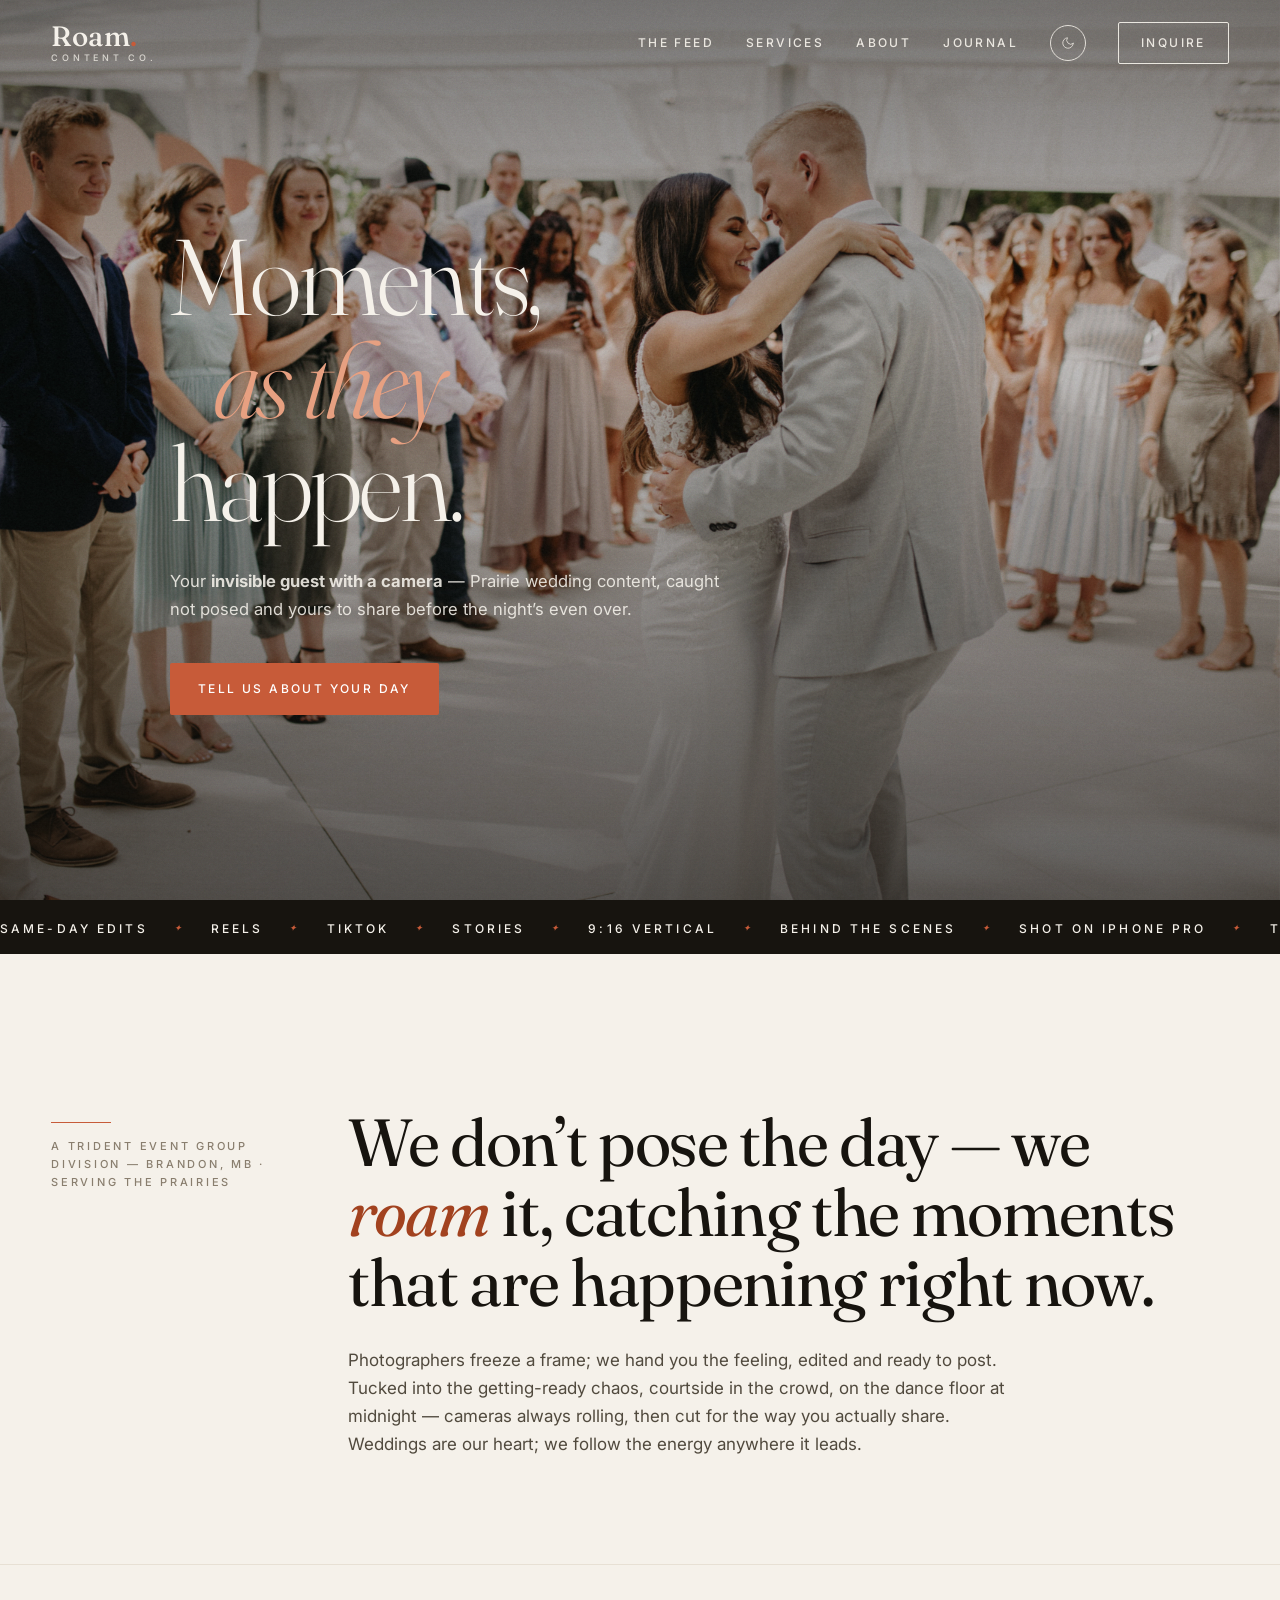
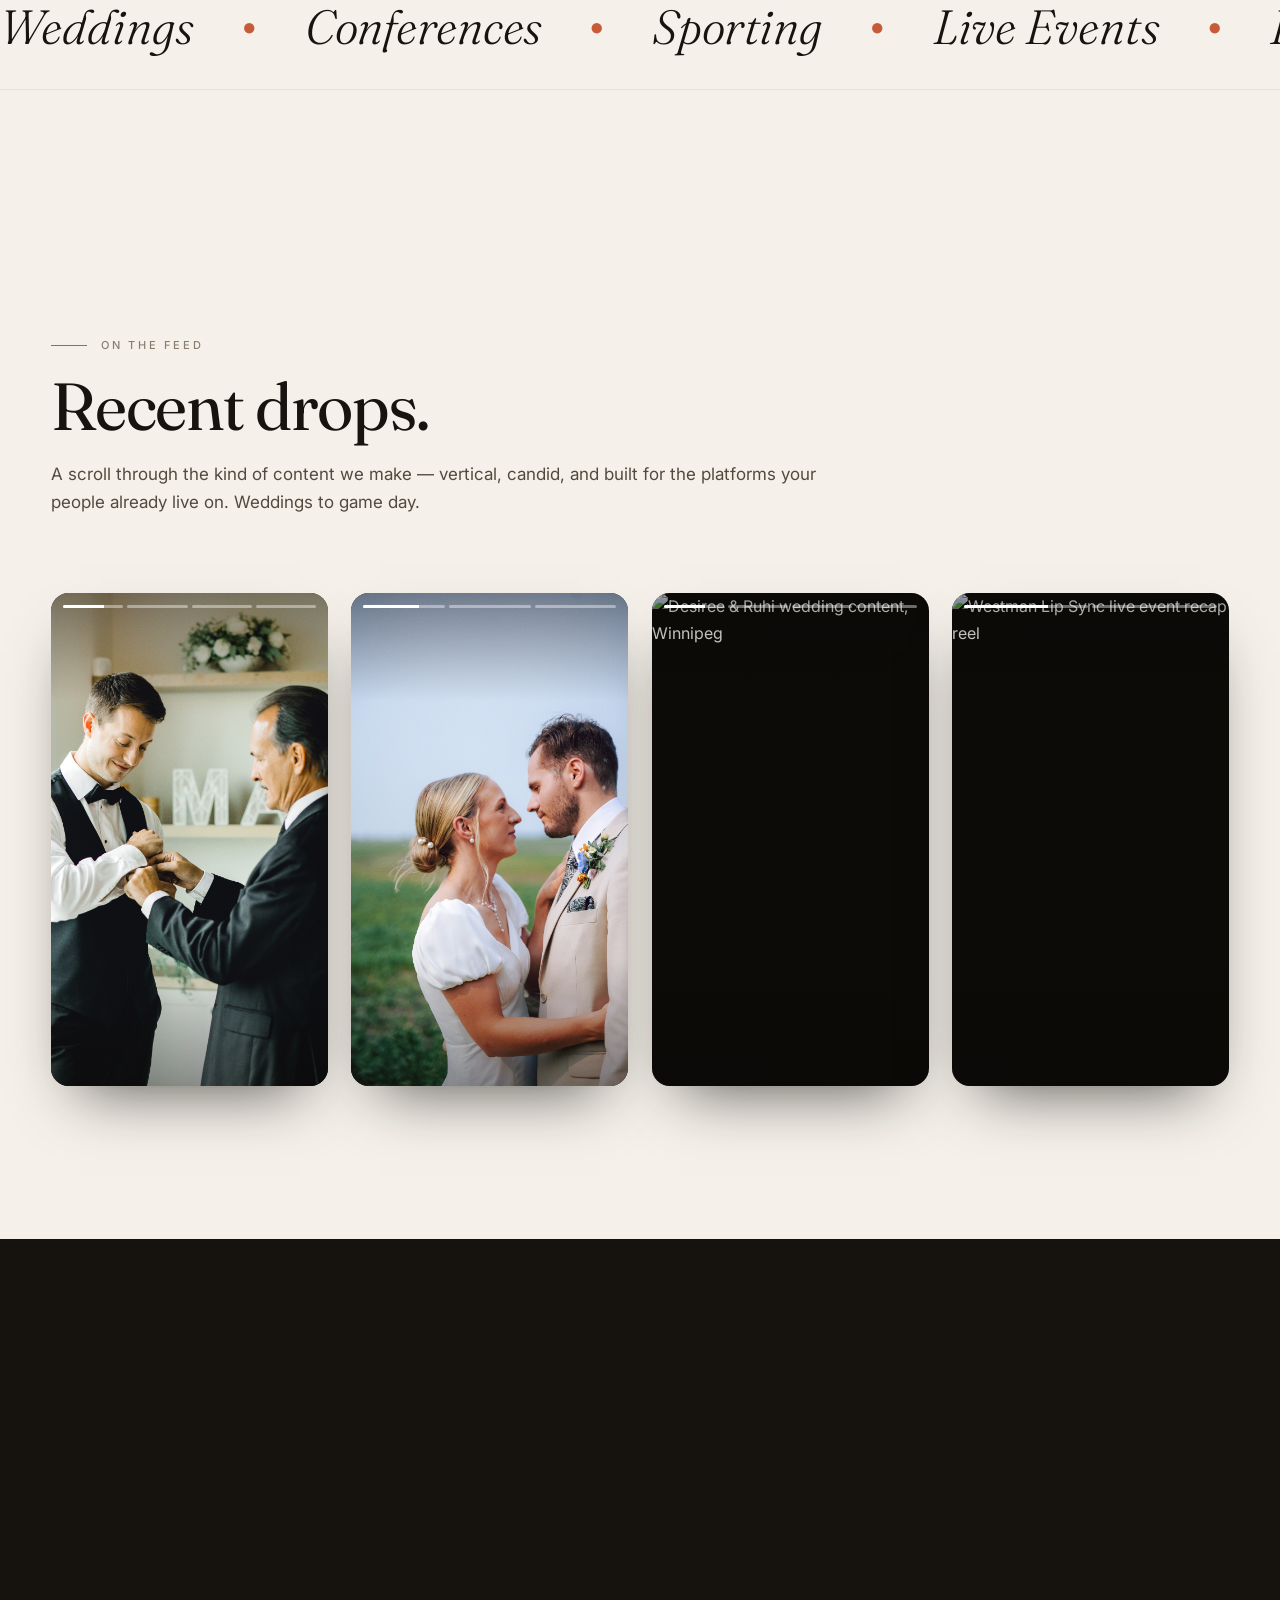
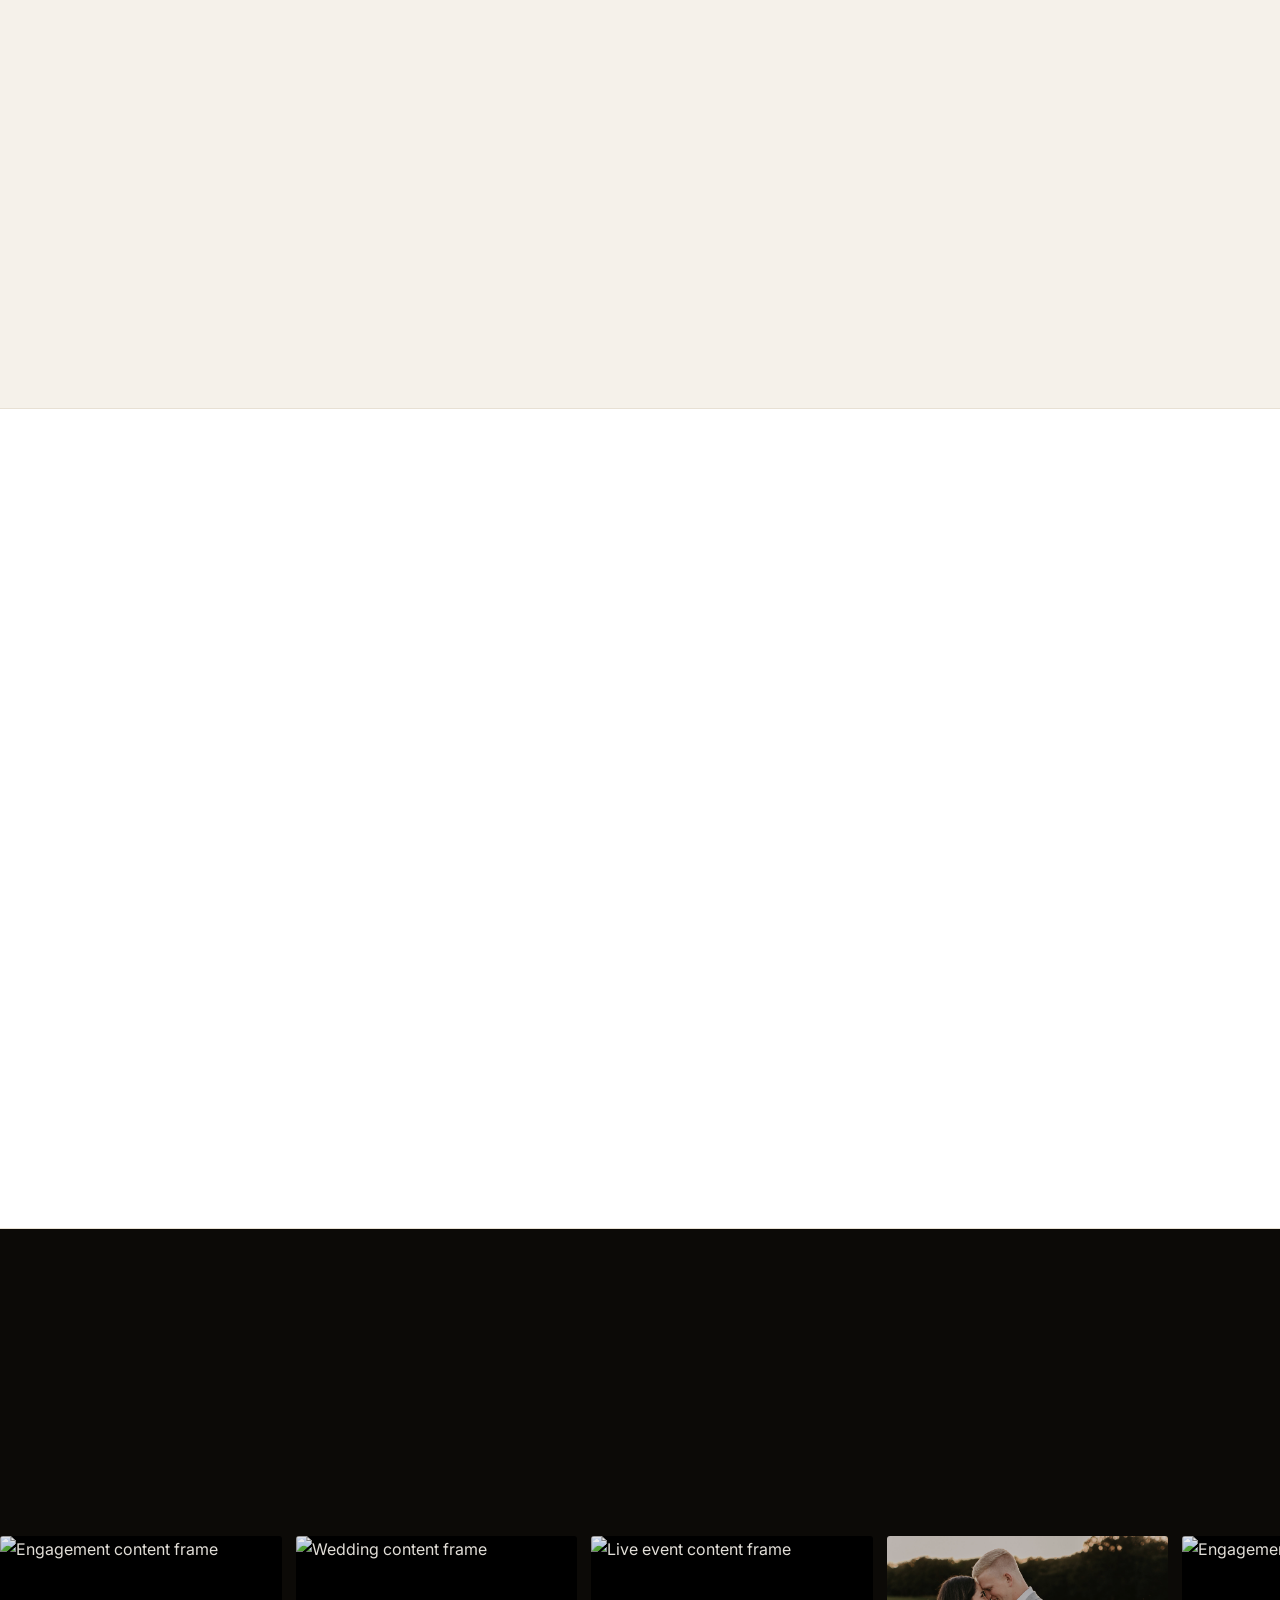
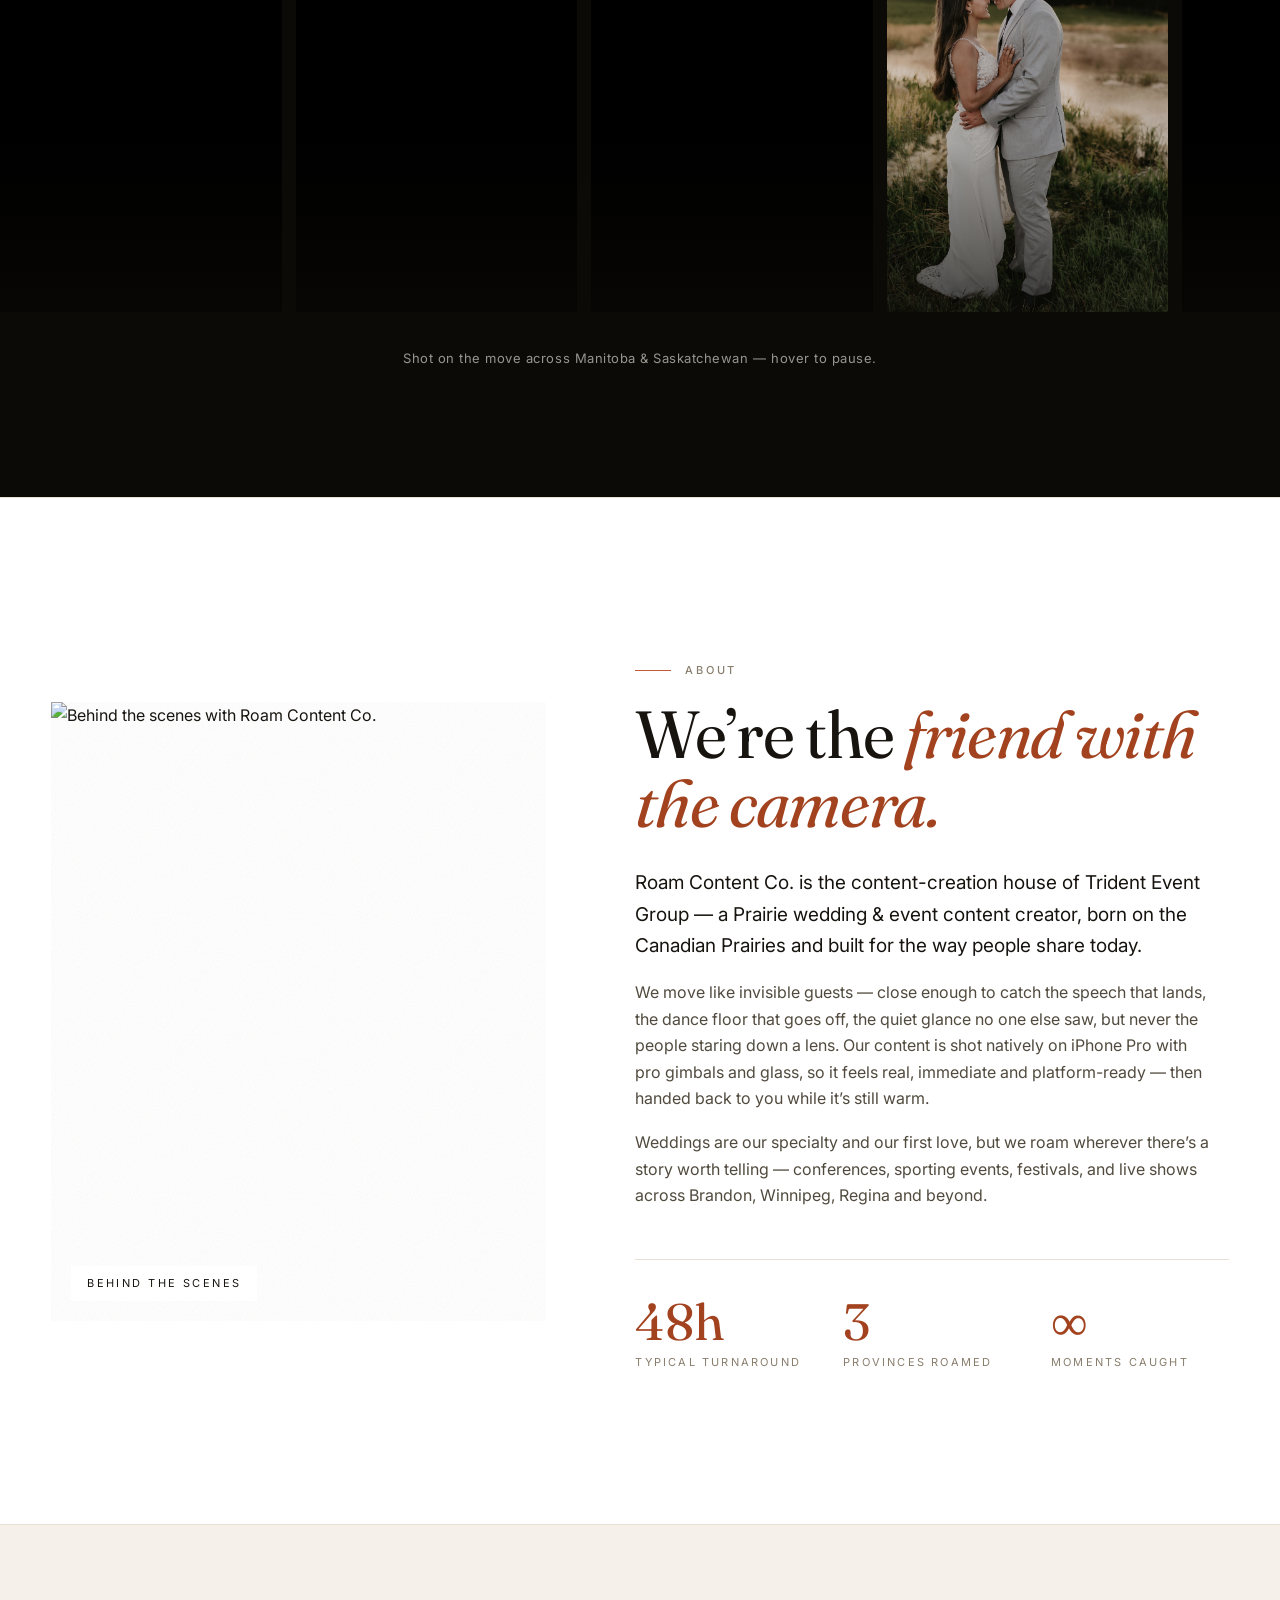
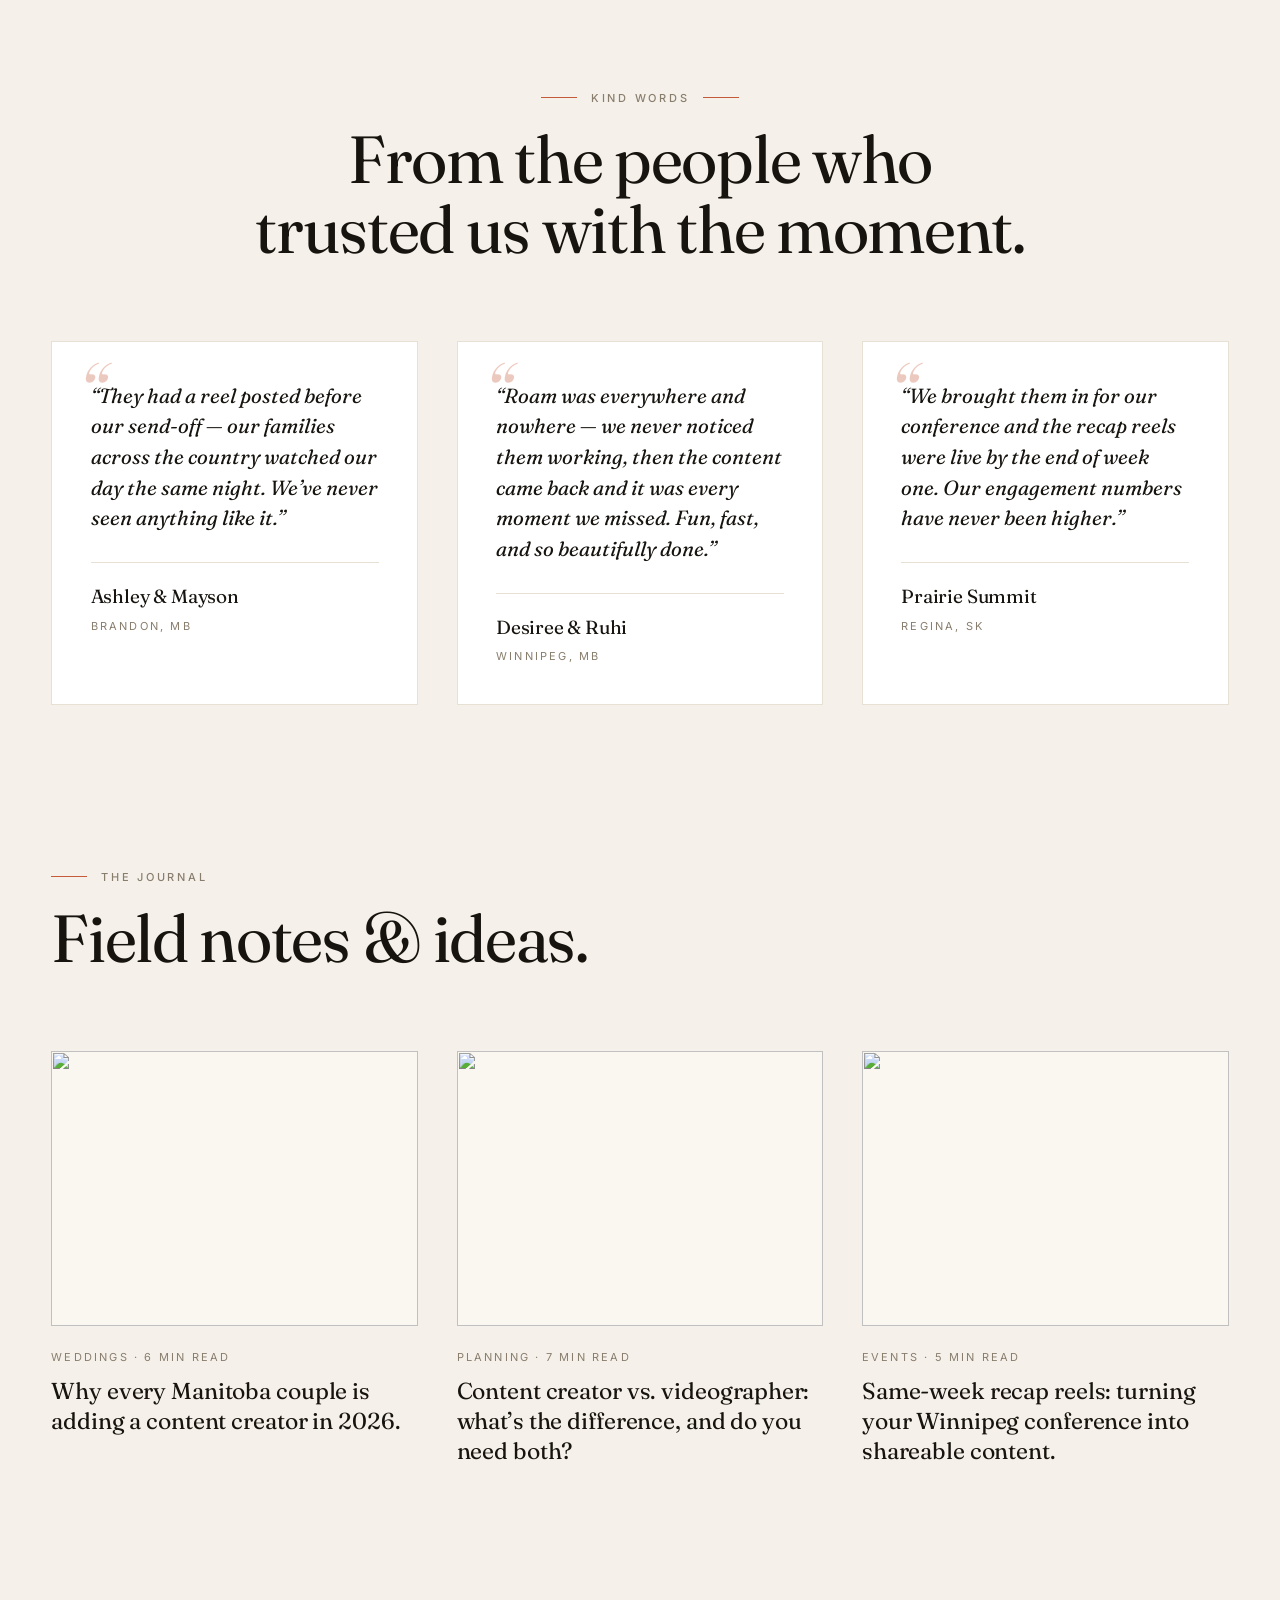
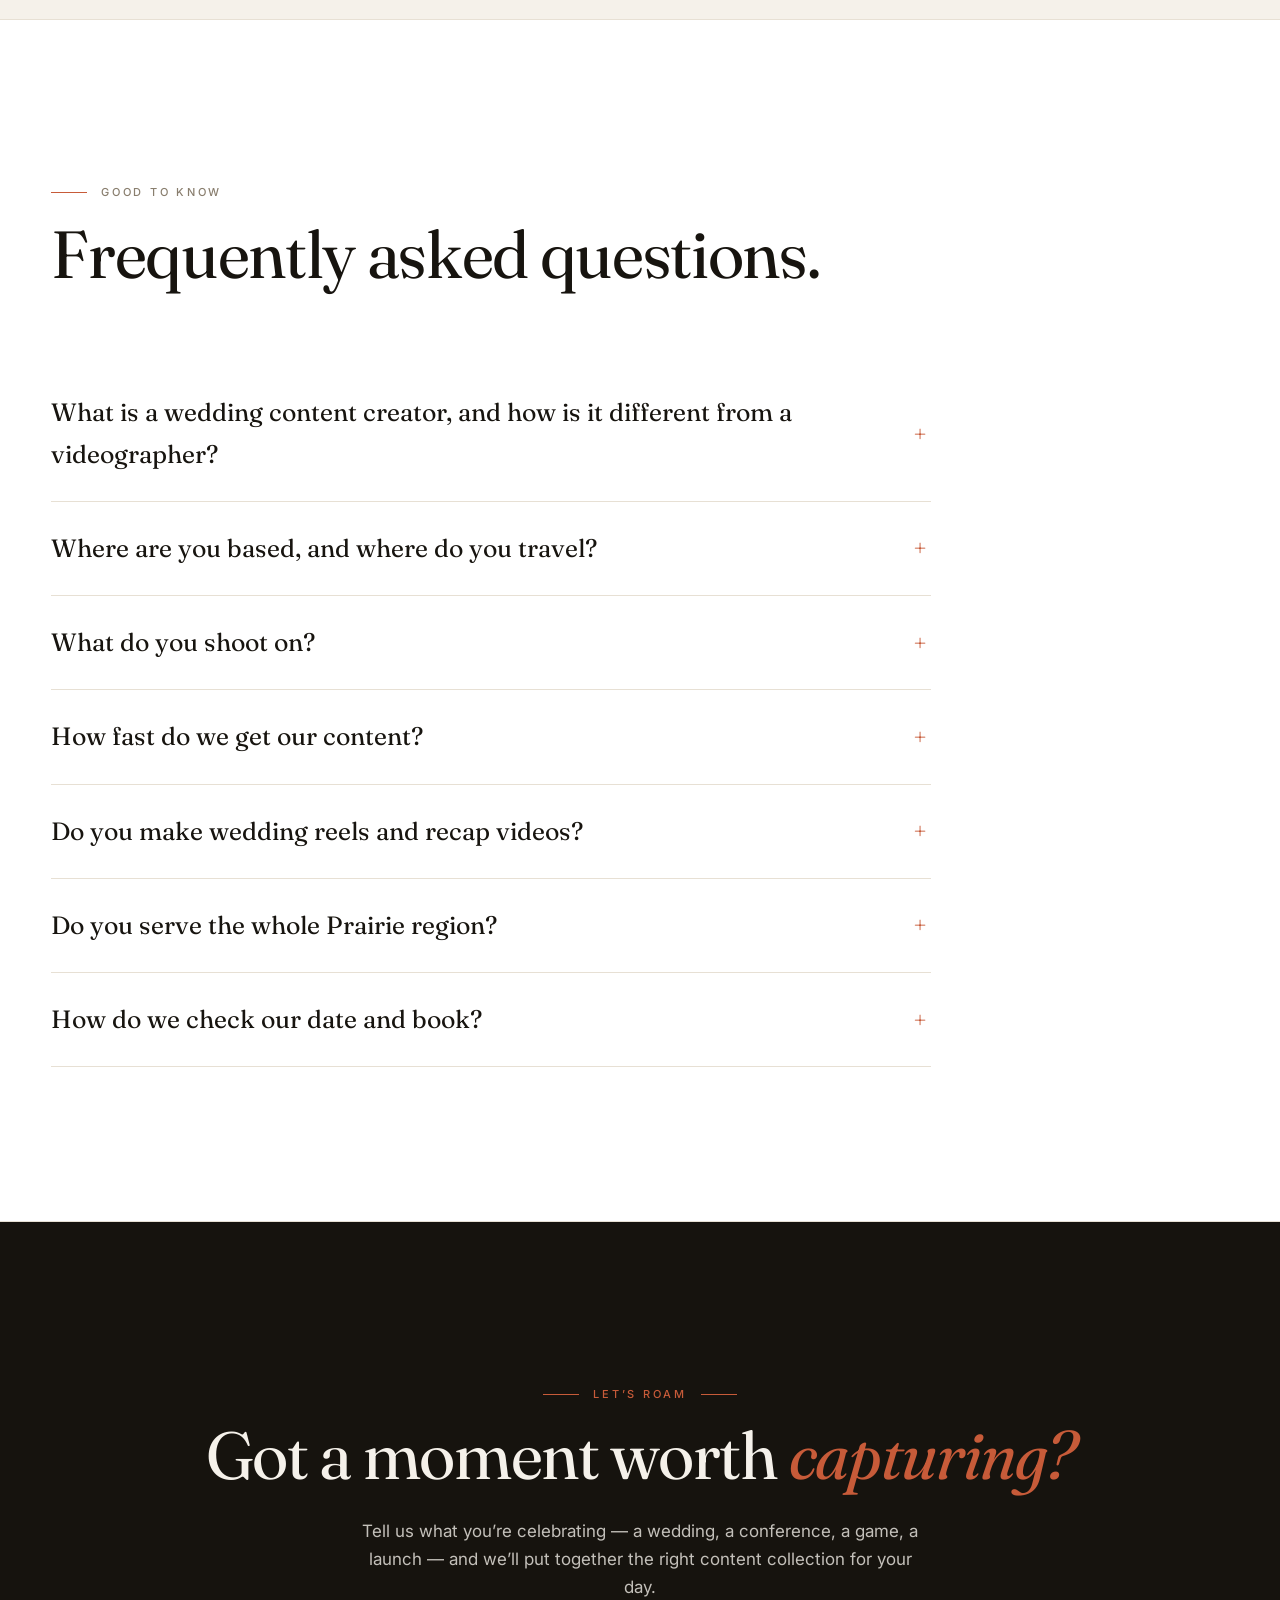
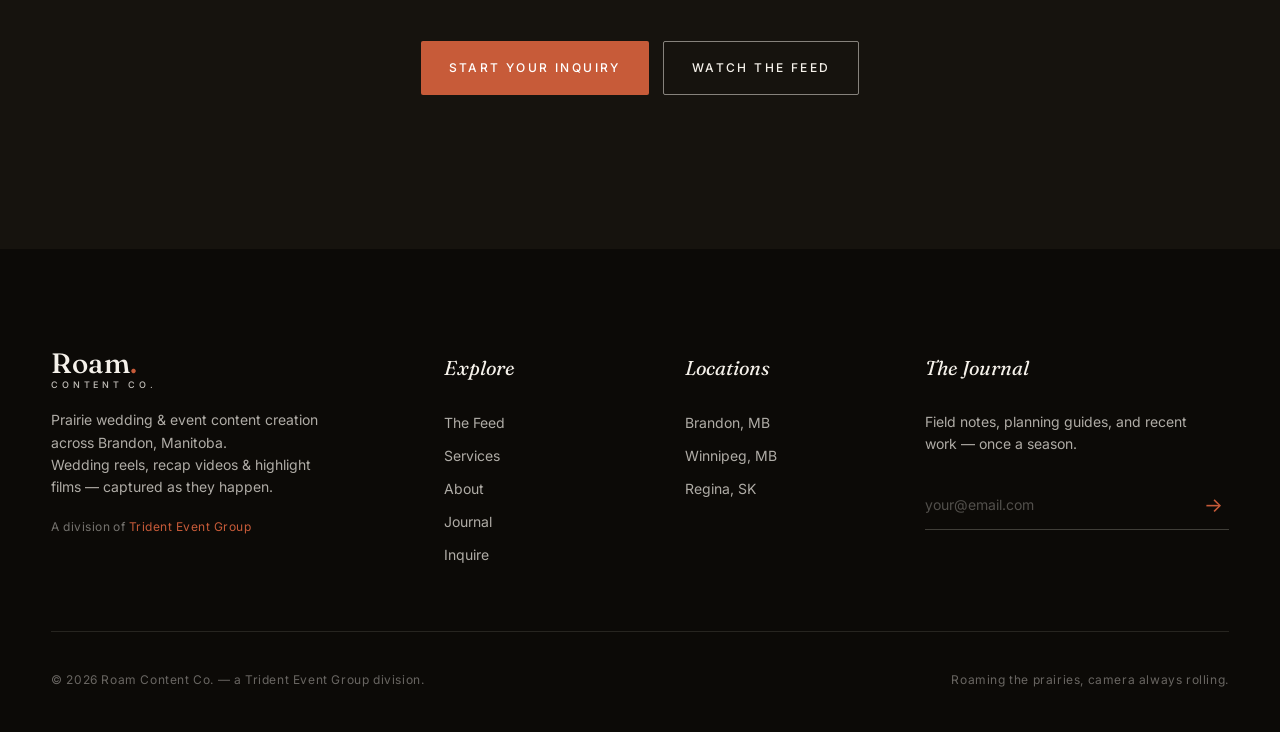
==== commit 816c38f6: "Drop the public email address; the inquiry form is the only contact route roamcontent.co has no mail" ====
--- a/index.html
+++ b/index.html
@@ -46,7 +46,6 @@
     "alternateName": "Roam Content",
     "url": "https://roamcontent.co/",
     "image": "https://roamcontent.co/public/media/wedding-ashley-mayson-01.jpg",
-    "email": "hello@roamcontent.co",
     "priceRange": "$$",
     "description": "Prairie wedding and event content creator specialising in same-day wedding reels, recap videos, behind-the-scenes, and highlight films for weddings, conferences, sporting and live events across Brandon, Winnipeg, Regina, and all of Manitoba, Saskatchewan and the Canadian Prairies.",
     "keywords": "Prairie wedding content creator, wedding reels, wedding recap video, same-day wedding reel, recap reels, Manitoba, Saskatchewan, Canadian Prairies",
@@ -617,7 +616,6 @@
         <a href="inquiry.html" class="btn btn--primary">Start your inquiry</a>
         <a href="#feed" class="btn btn--ghost">Watch the feed</a>
       </div>
-      <p class="cta__small">Prefer email? Reach us at <a href="mailto:hello@roamcontent.co">hello@roamcontent.co</a></p>
     </div>
   </section>
 
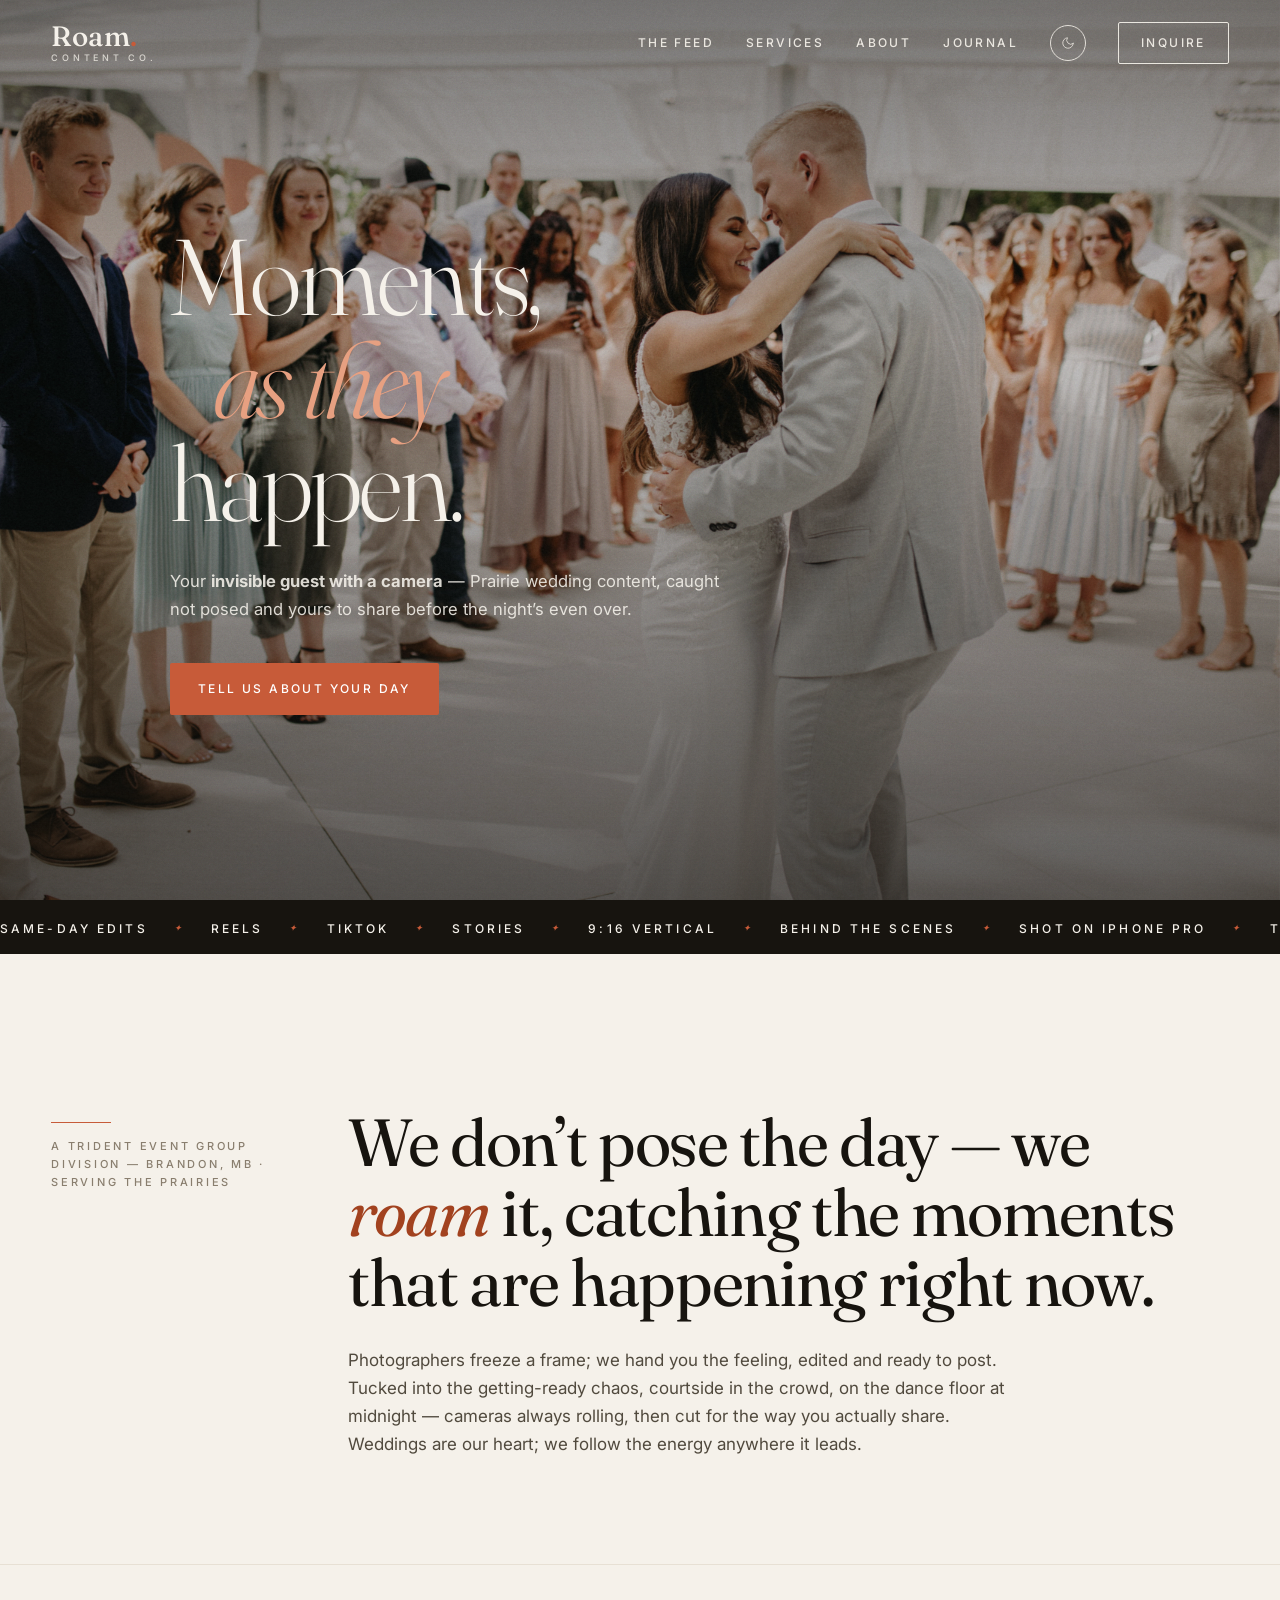
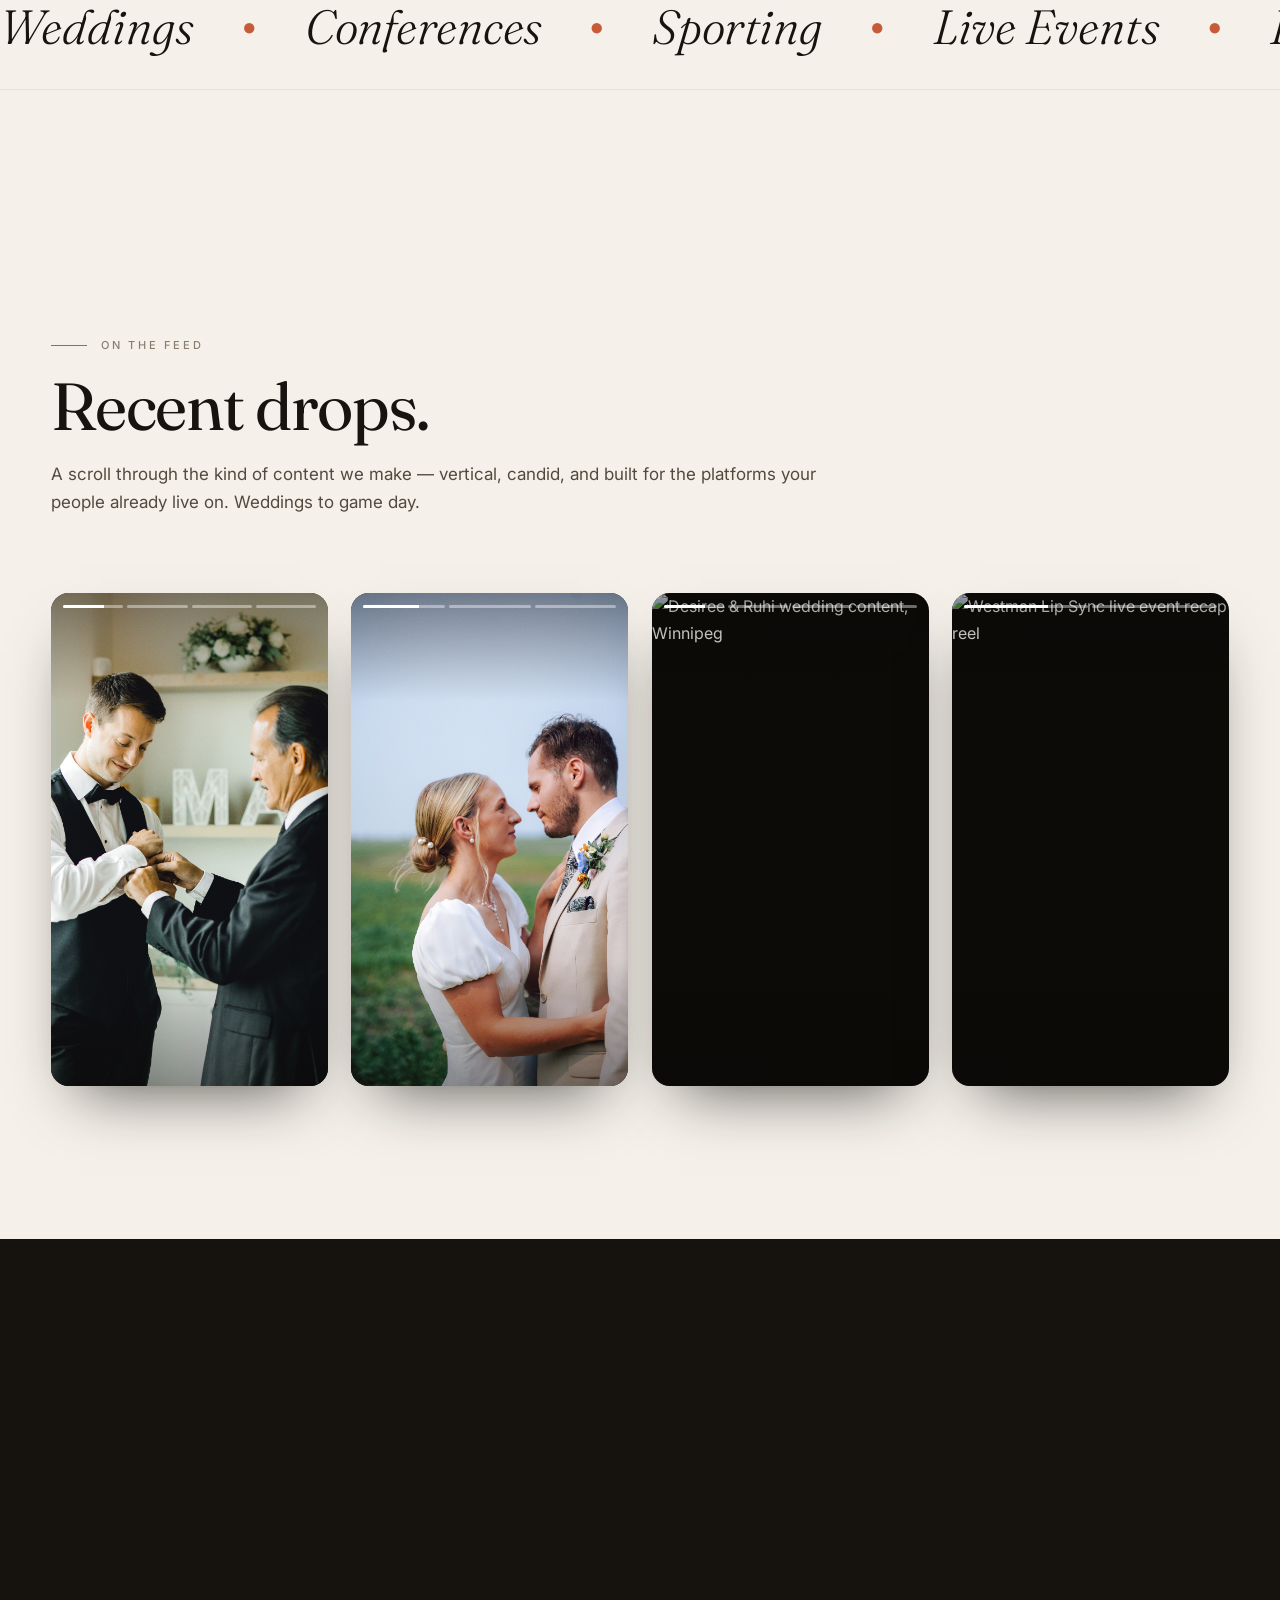
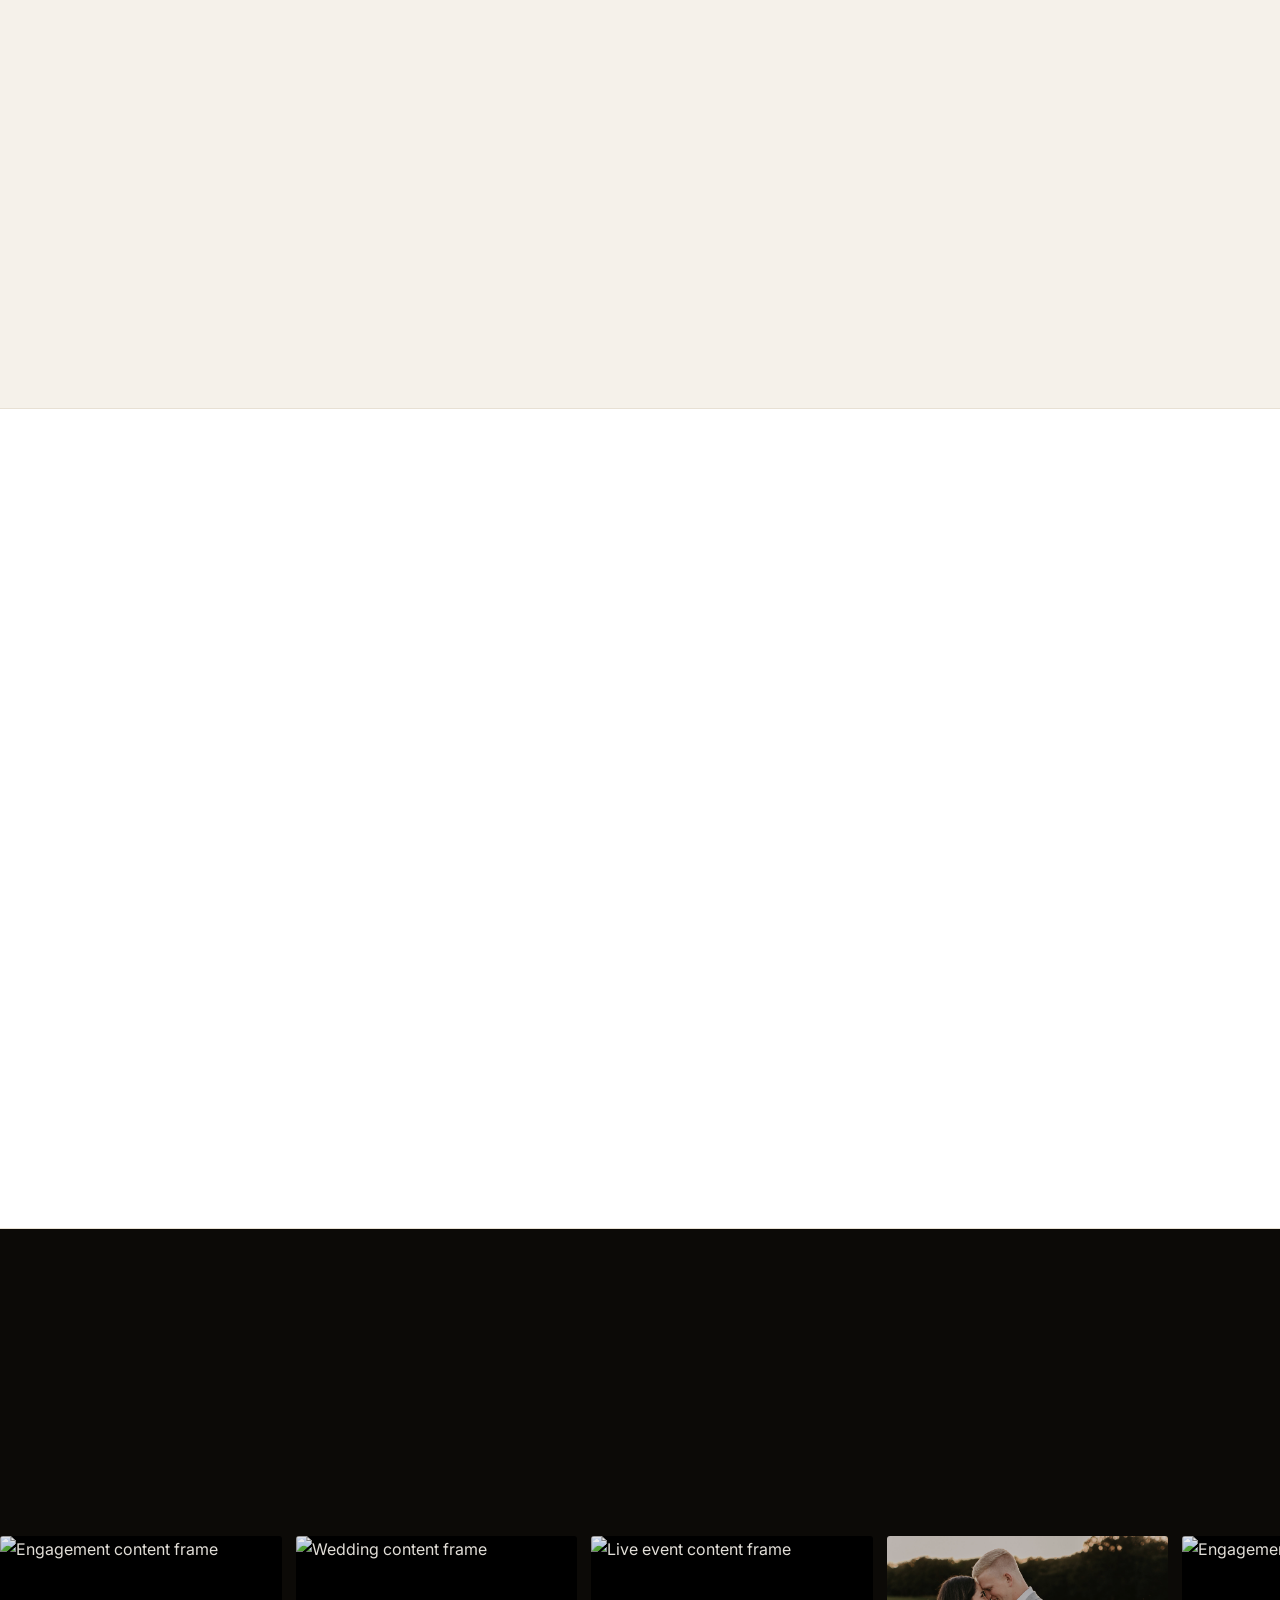
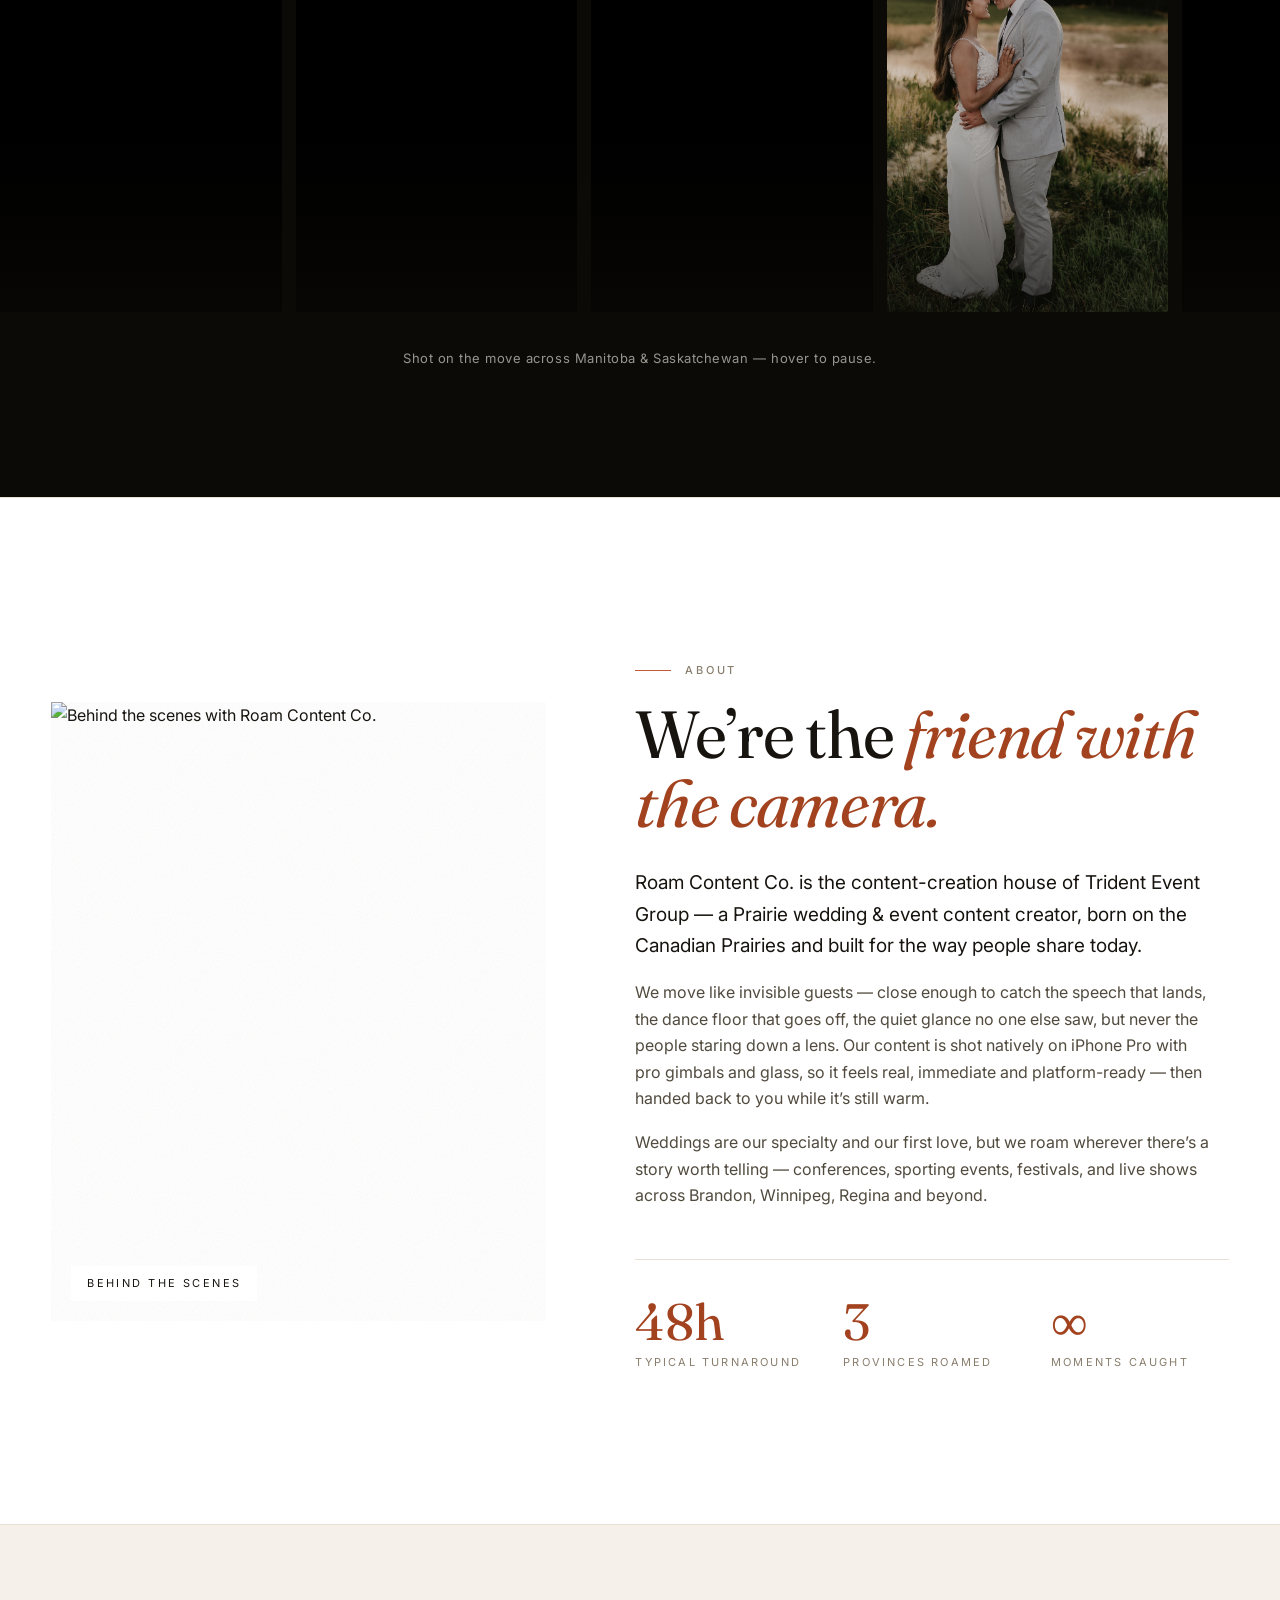
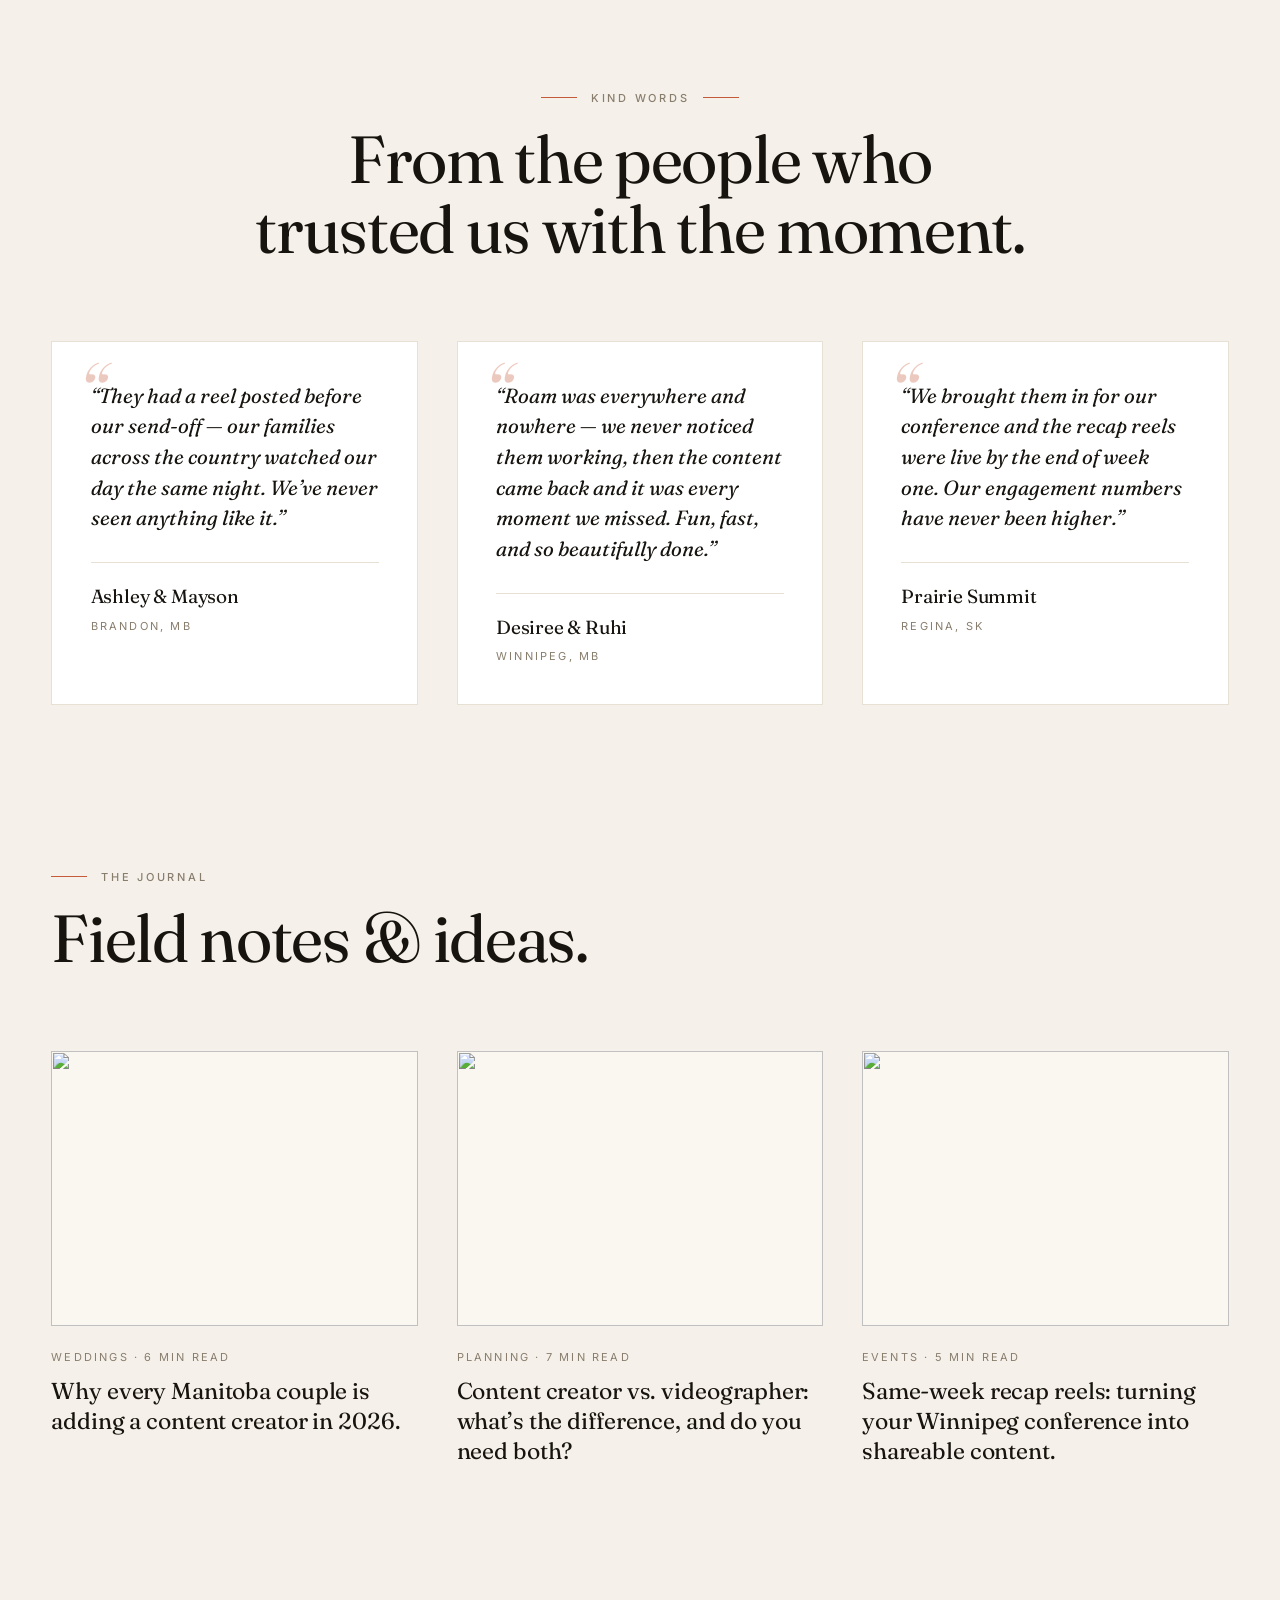
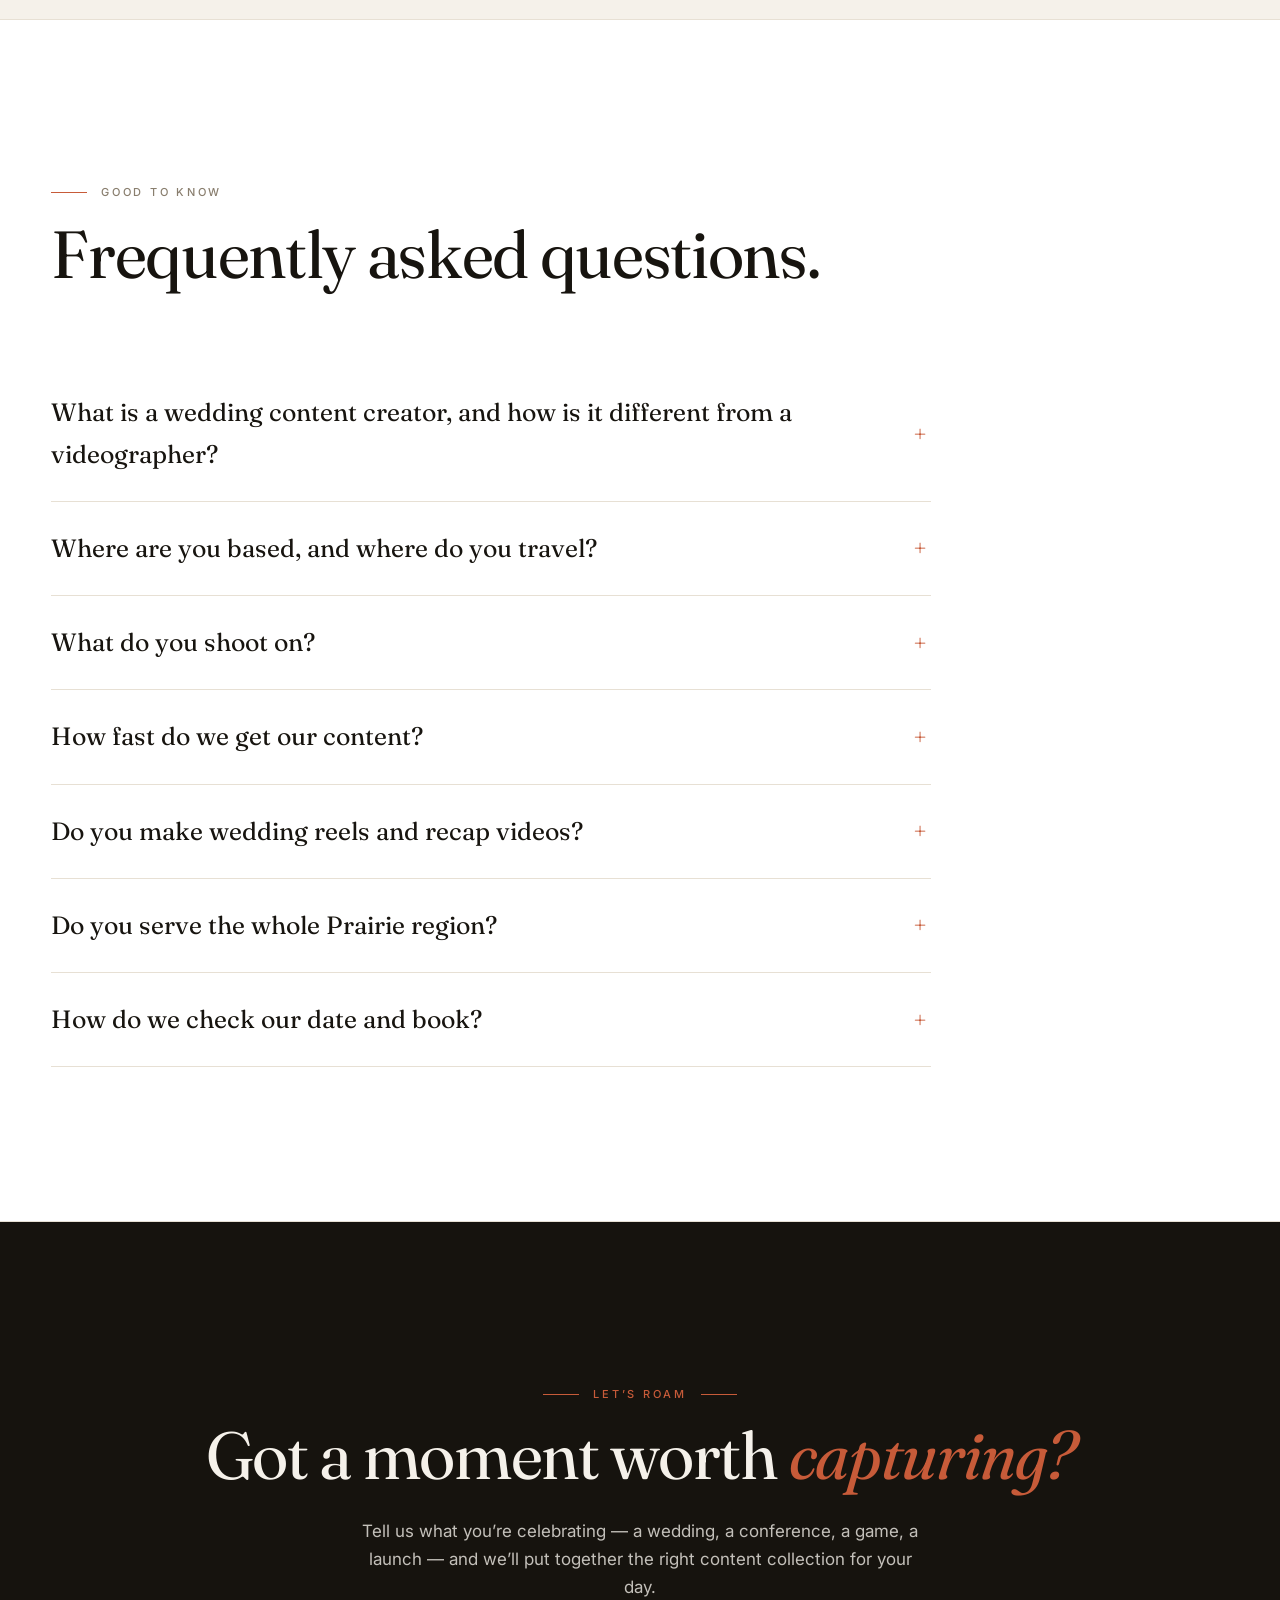
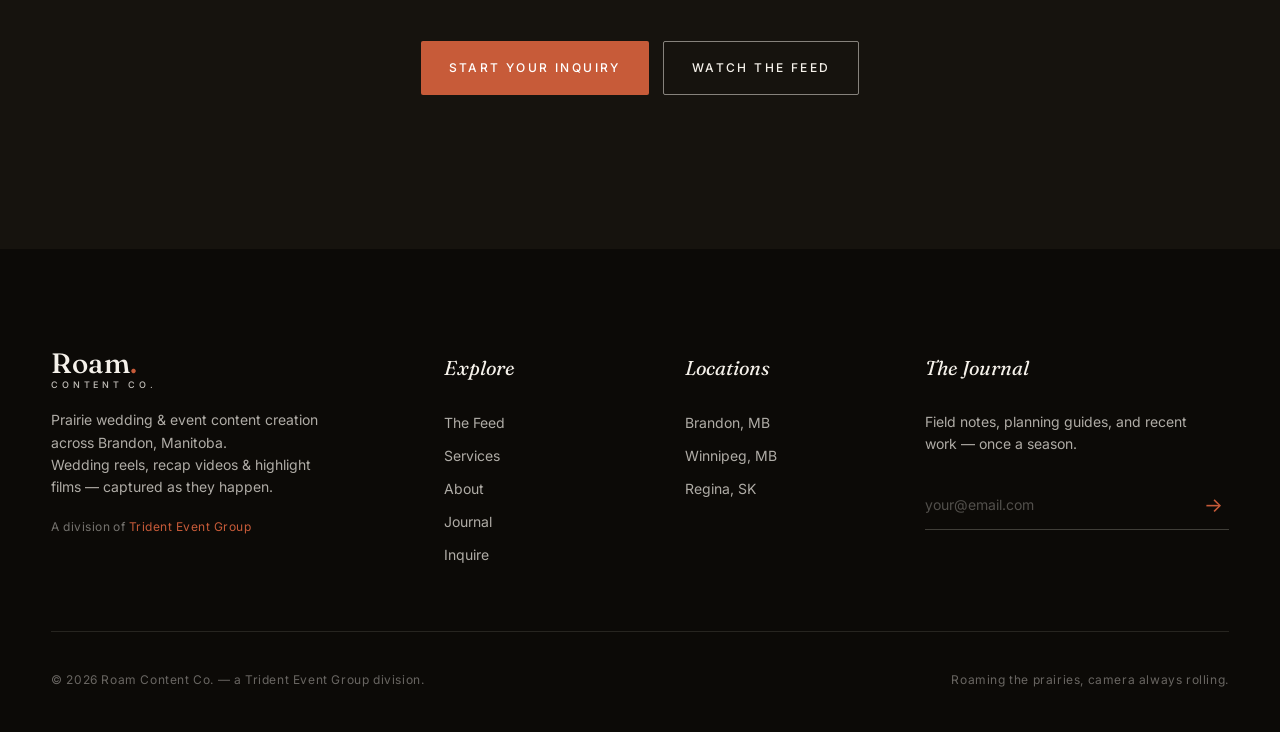
==== commit 7d4e1c8f: "Make www.roamcontent.co the canonical host Vercel serves the site on www and 308s the apex to it, so" ====
--- a/index.html
+++ b/index.html
@@ -11,7 +11,7 @@
     content="Prairie wedding content creator, Prairie wedding reels, wedding reels Manitoba, wedding reels Saskatchewan, wedding recap video, wedding recap reel, event recap video, same-day wedding reel, Canadian Prairies content creation, wedding content creator Brandon, wedding content creator Winnipeg, wedding content creator Regina, Manitoba wedding content creator, Saskatchewan event content creation, social media wedding content, behind the scenes wedding content, Westman content creator, conference recap reels Winnipeg, live event content creator, sporting event content creator" />
   <meta name="robots" content="index, follow, max-image-preview:large" />
   <meta name="author" content="Roam Content Co." />
-  <link rel="canonical" href="https://roamcontent.co/" />
+  <link rel="canonical" href="https://www.roamcontent.co/" />
 
   <!-- Geo targeting -->
   <meta name="geo.region" content="CA-MB" />
@@ -25,27 +25,27 @@
   <meta property="og:title" content="Roam Content Co. — Prairie Wedding Content Creator | Reels &amp; Recaps" />
   <meta property="og:description"
     content="Your invisible guest with a camera. Same-day wedding reels, recap videos and behind-the-scenes for weddings and events across the Canadian Prairies — Brandon, Winnipeg &amp; Regina." />
-  <meta property="og:url" content="https://roamcontent.co/" />
+  <meta property="og:url" content="https://www.roamcontent.co/" />
   <meta property="og:locale" content="en_CA" />
-  <meta property="og:image" content="https://roamcontent.co/public/media/wedding-ashley-mayson-01.jpg" />
+  <meta property="og:image" content="https://www.roamcontent.co/public/media/wedding-ashley-mayson-01.jpg" />
 
   <!-- Twitter -->
   <meta name="twitter:card" content="summary_large_image" />
   <meta name="twitter:title" content="Roam Content Co. — Prairie Wedding Content Creator | Reels &amp; Recaps" />
   <meta name="twitter:description"
     content="Same-day wedding reels, recap videos and behind-the-scenes for weddings, conferences and live events across the Canadian Prairies — Brandon, Winnipeg and Regina." />
-  <meta name="twitter:image" content="https://roamcontent.co/public/media/wedding-ashley-mayson-01.jpg" />
+  <meta name="twitter:image" content="https://www.roamcontent.co/public/media/wedding-ashley-mayson-01.jpg" />
 
   <!-- Structured data: business + service areas -->
   <script type="application/ld+json">
   {
     "@context": "https://schema.org",
     "@type": "ProfessionalService",
-    "@id": "https://roamcontent.co/#business",
+    "@id": "https://www.roamcontent.co/#business",
     "name": "Roam Content Co.",
     "alternateName": "Roam Content",
-    "url": "https://roamcontent.co/",
-    "image": "https://roamcontent.co/public/media/wedding-ashley-mayson-01.jpg",
+    "url": "https://www.roamcontent.co/",
+    "image": "https://www.roamcontent.co/public/media/wedding-ashley-mayson-01.jpg",
     "priceRange": "$$",
     "description": "Prairie wedding and event content creator specialising in same-day wedding reels, recap videos, behind-the-scenes, and highlight films for weddings, conferences, sporting and live events across Brandon, Winnipeg, Regina, and all of Manitoba, Saskatchewan and the Canadian Prairies.",
     "keywords": "Prairie wedding content creator, wedding reels, wedding recap video, same-day wedding reel, recap reels, Manitoba, Saskatchewan, Canadian Prairies",
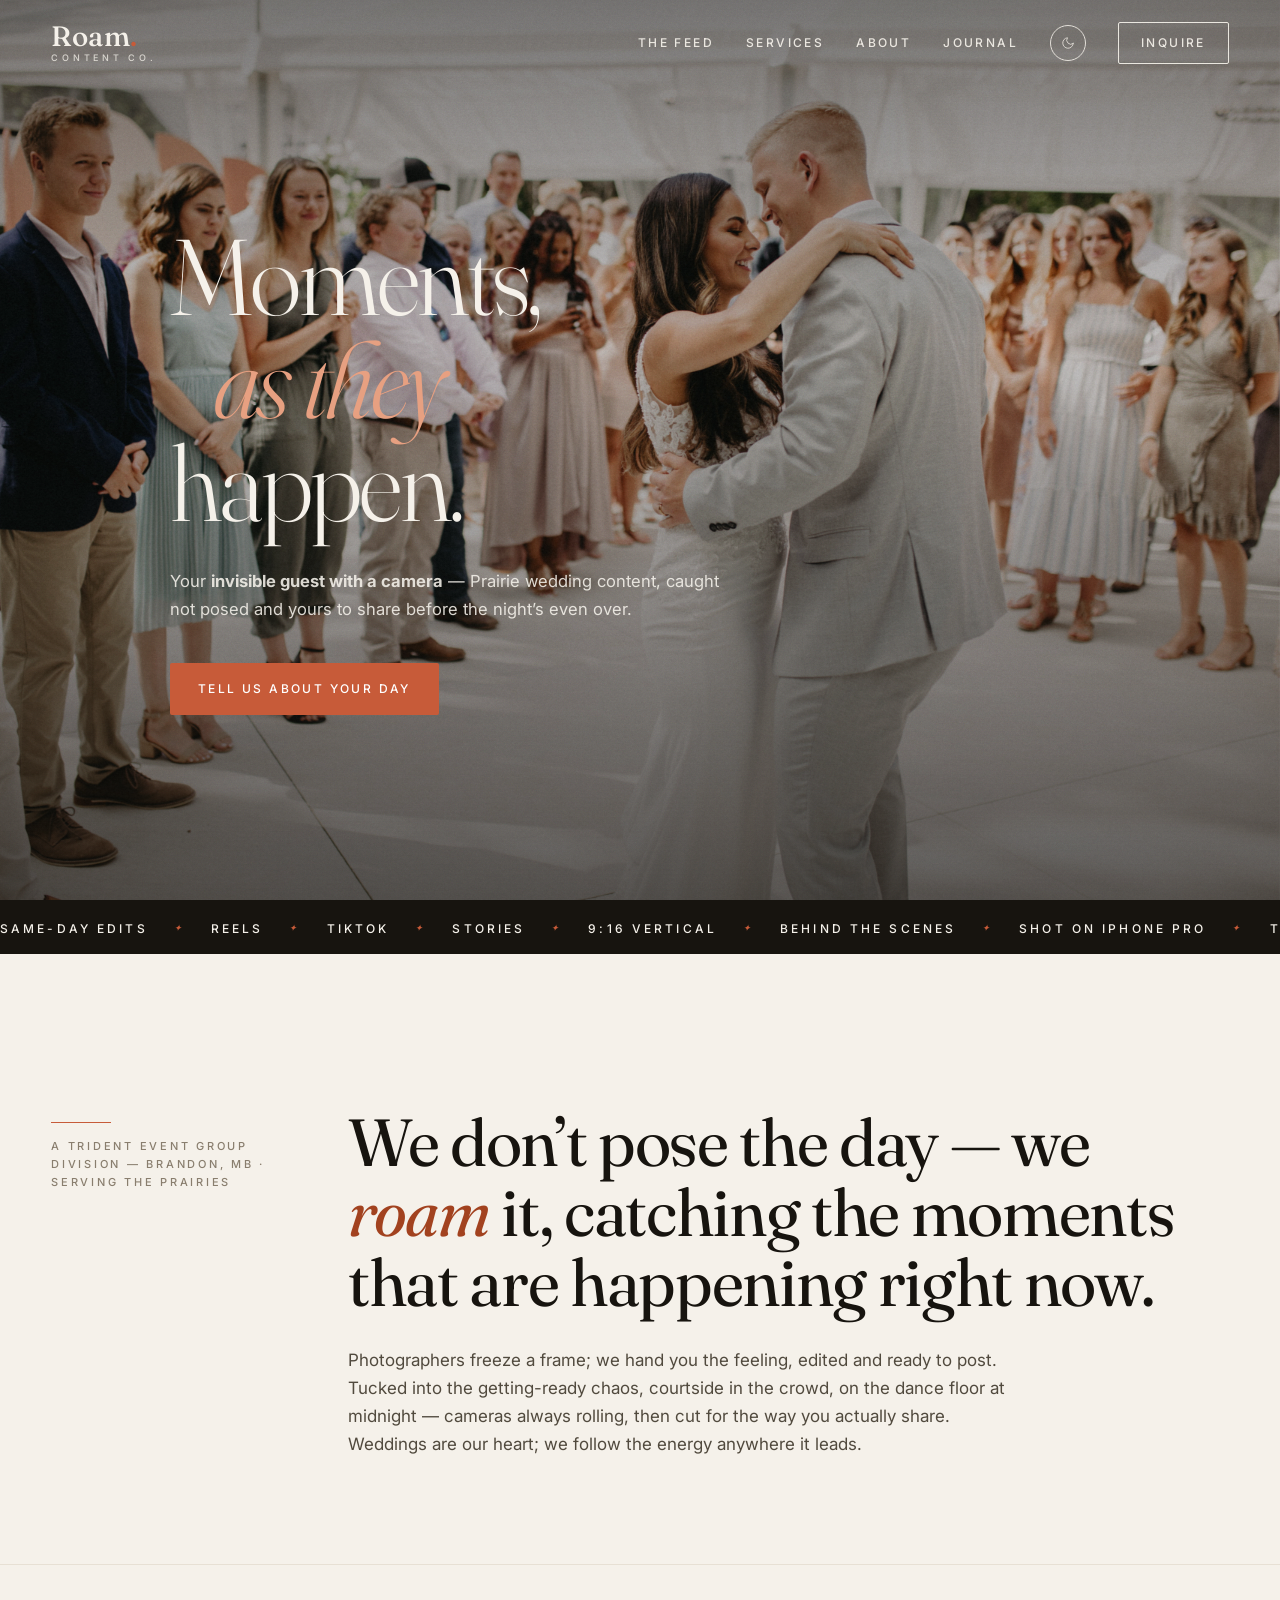
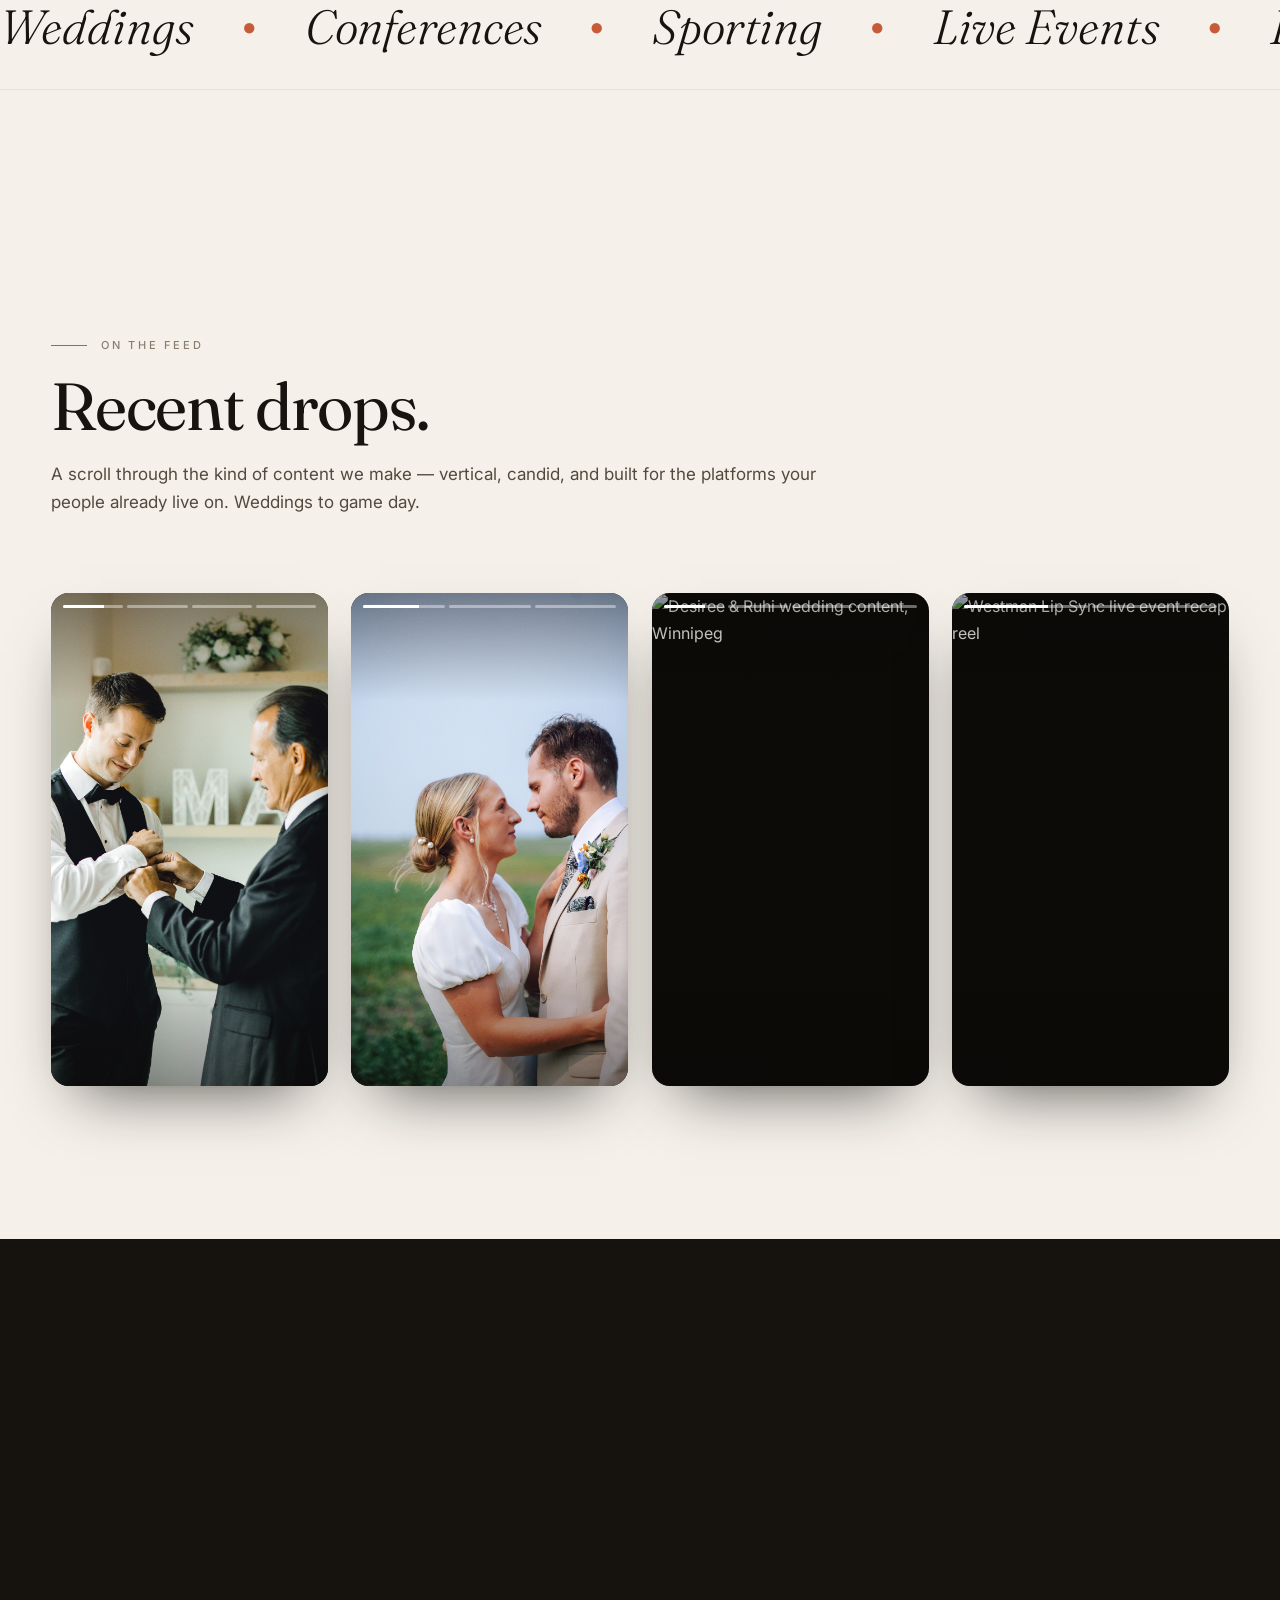
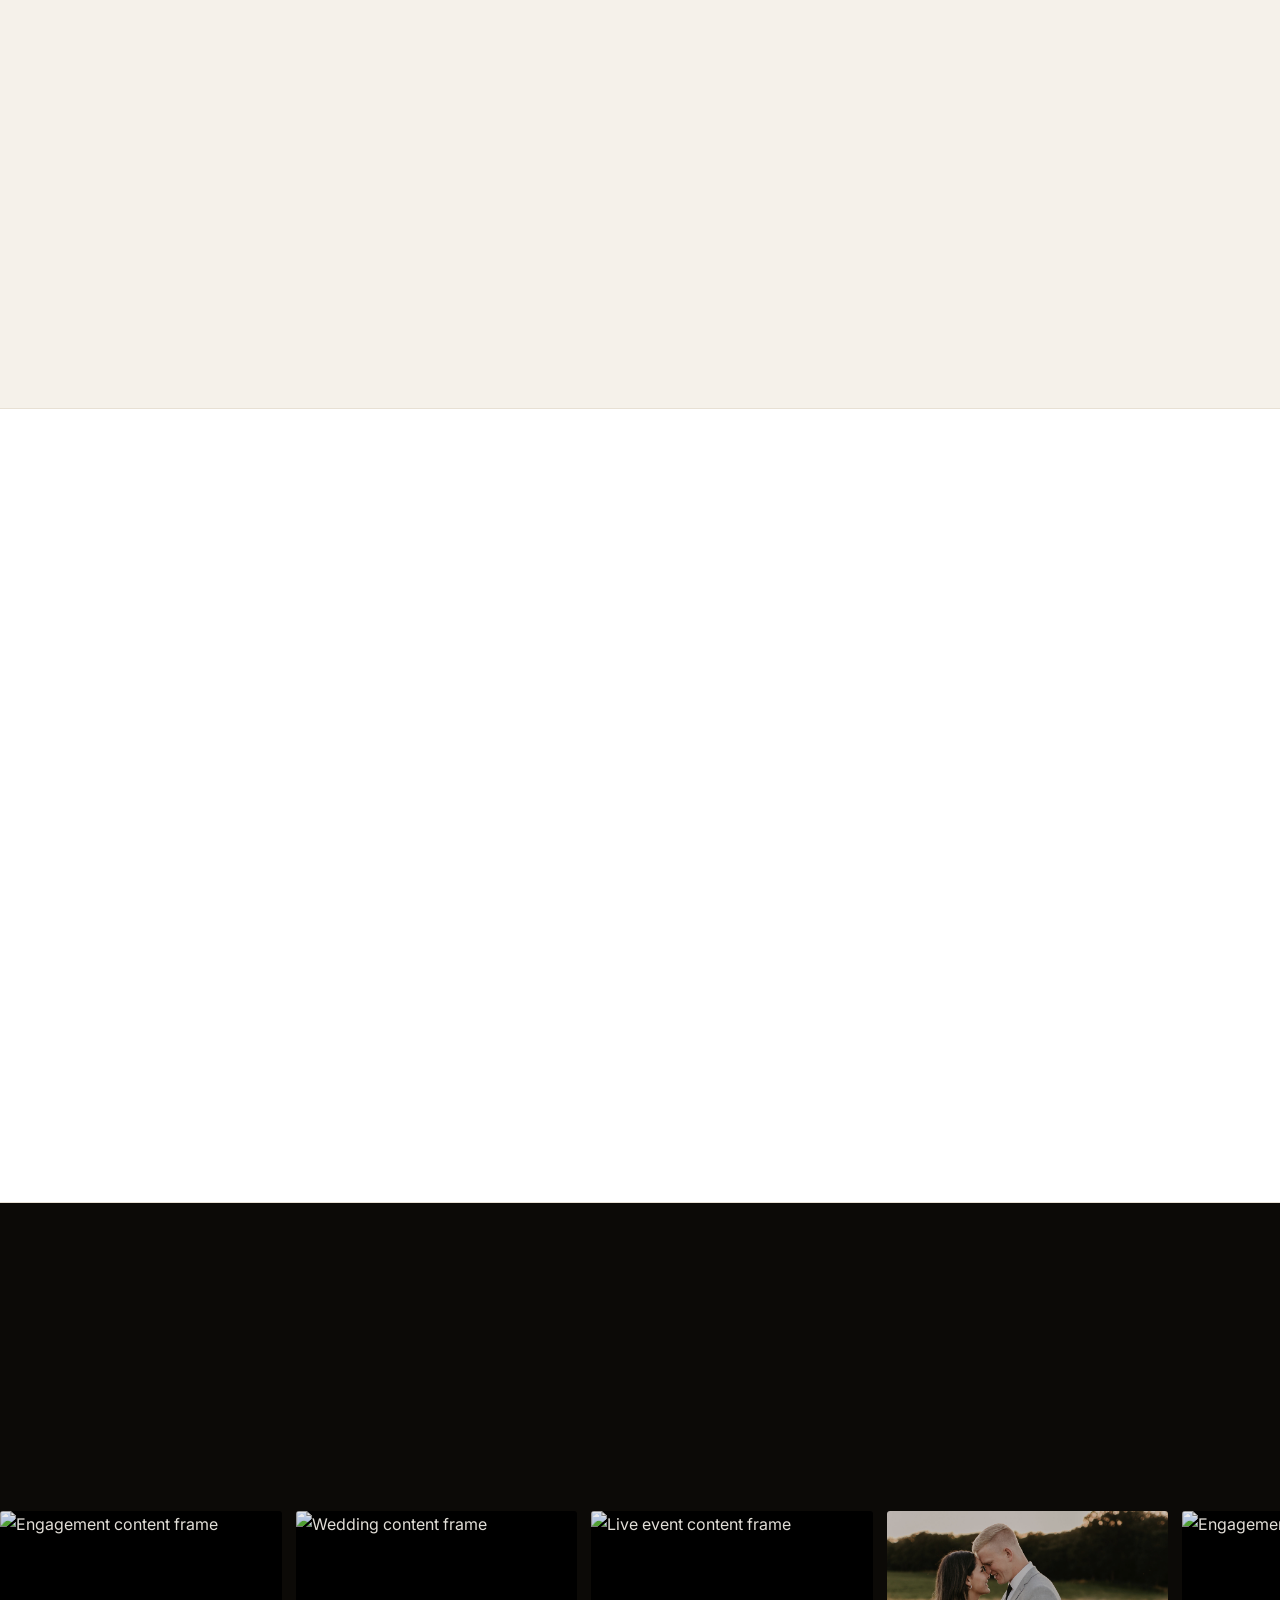
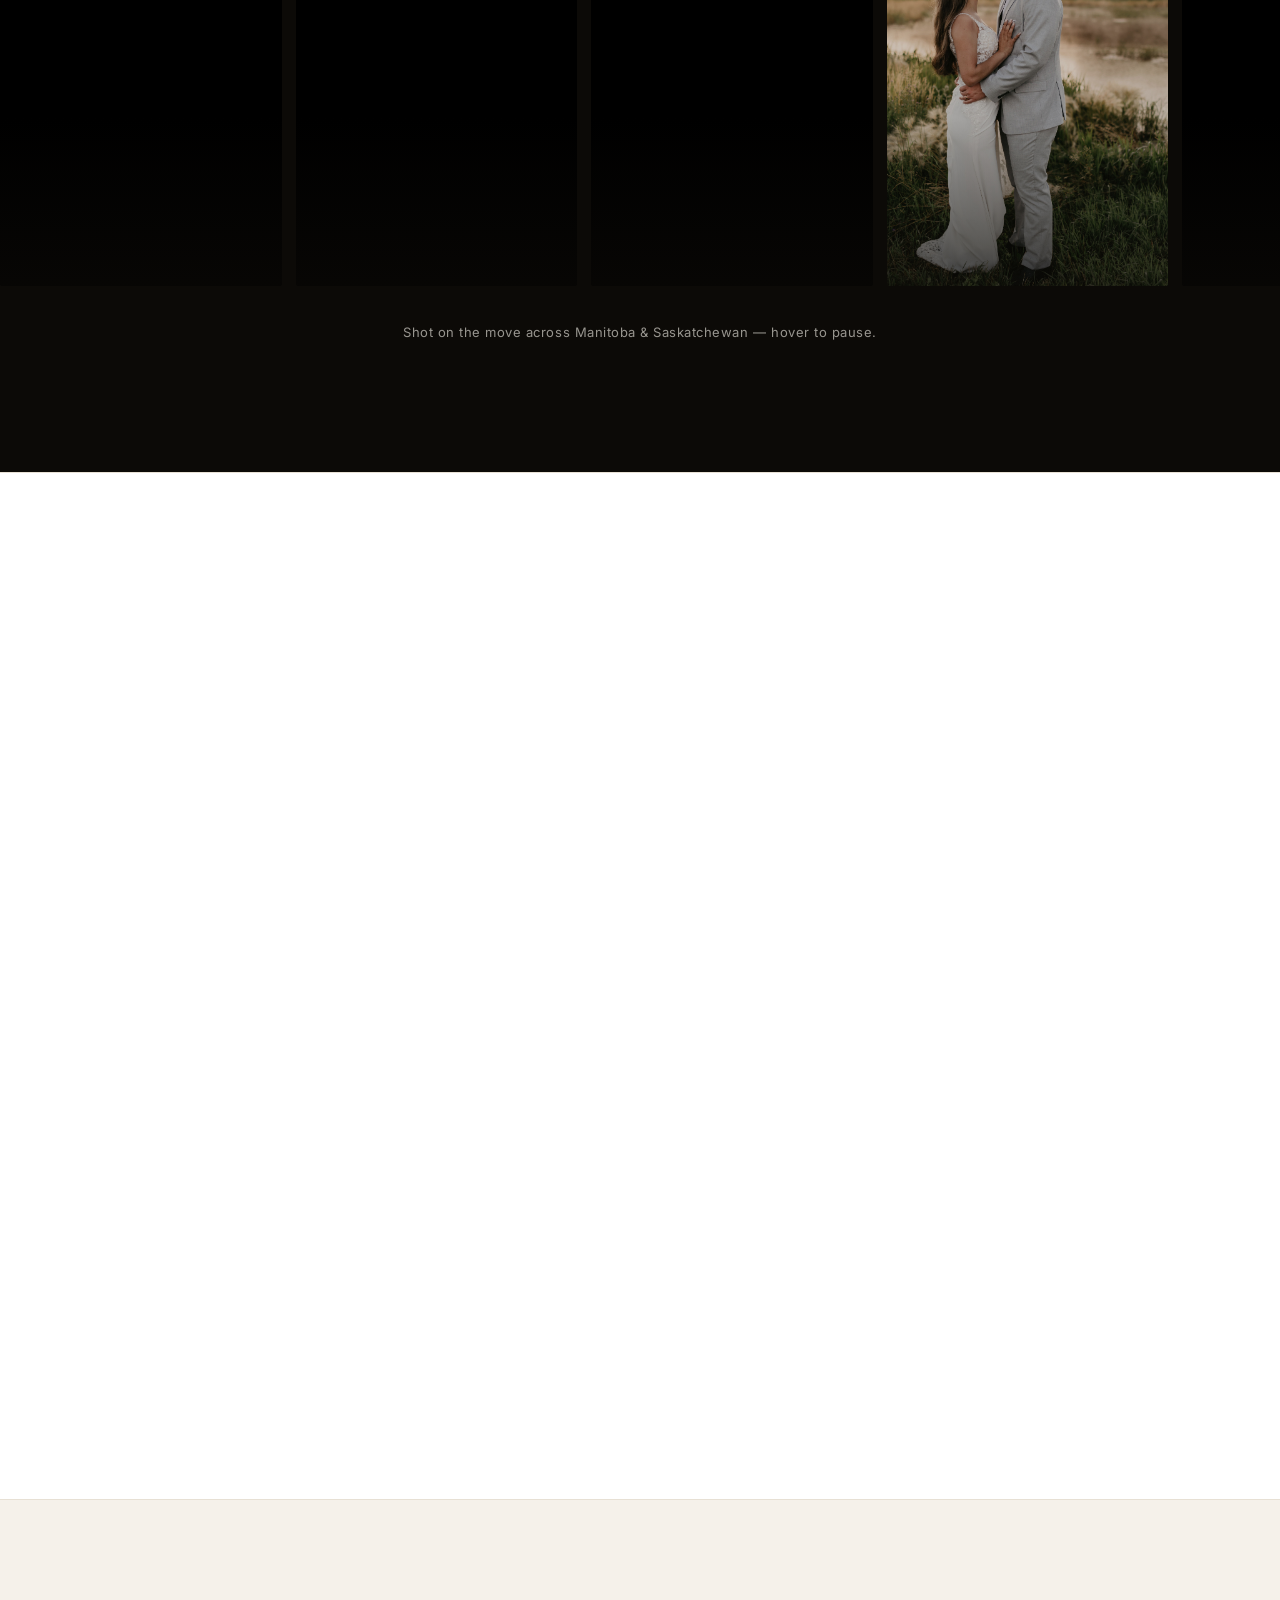
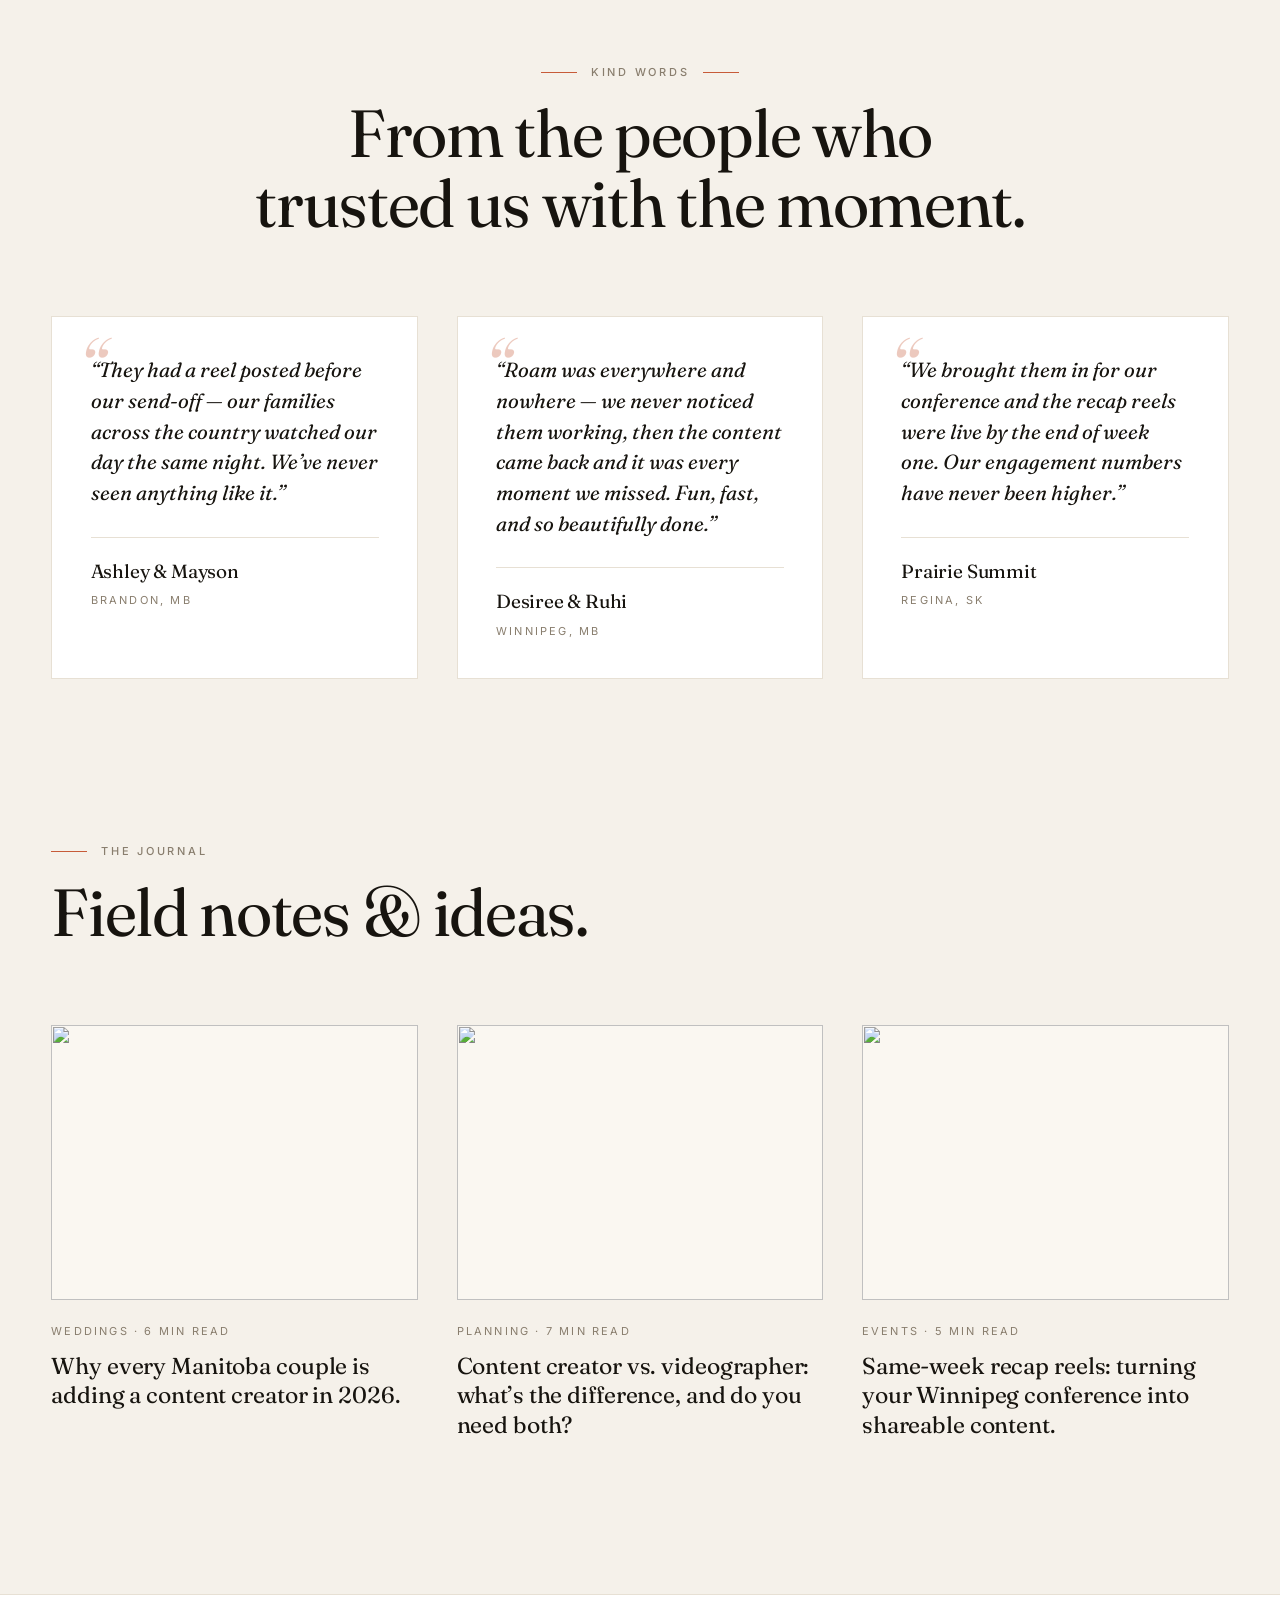
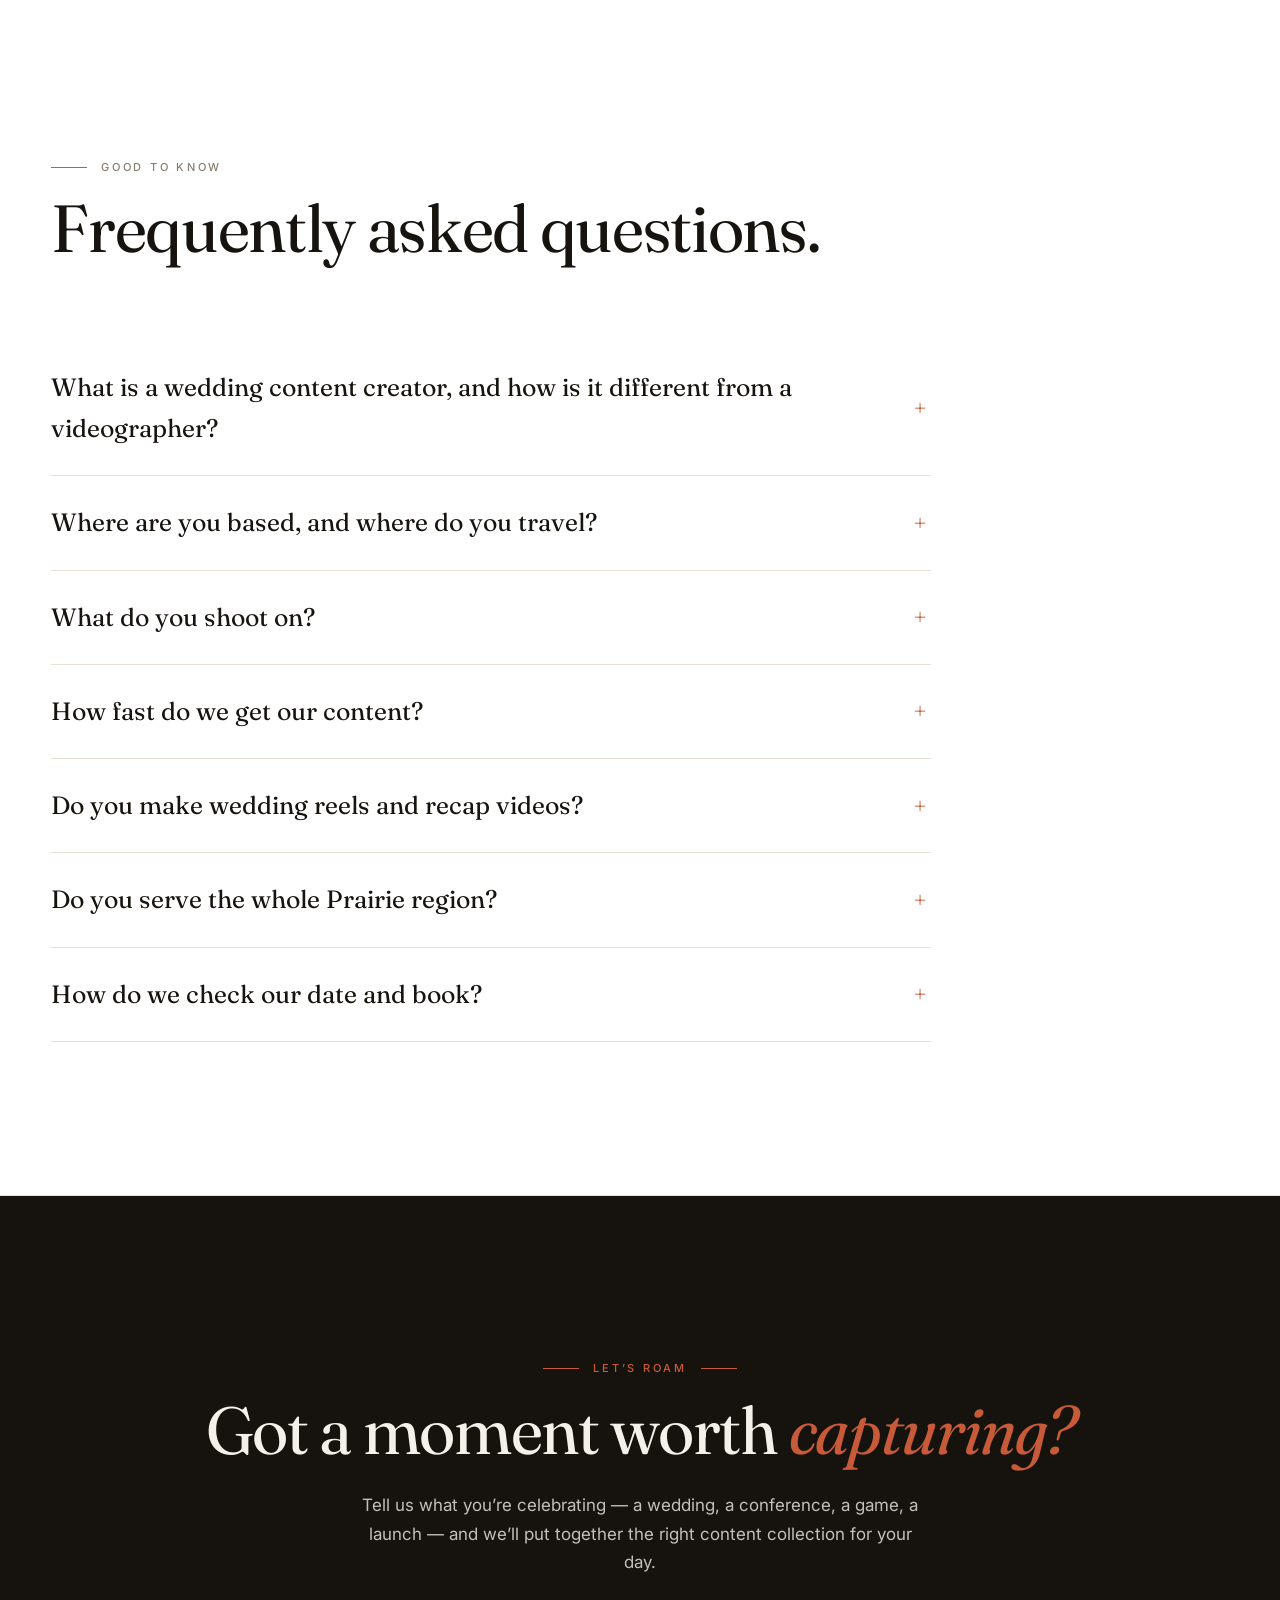
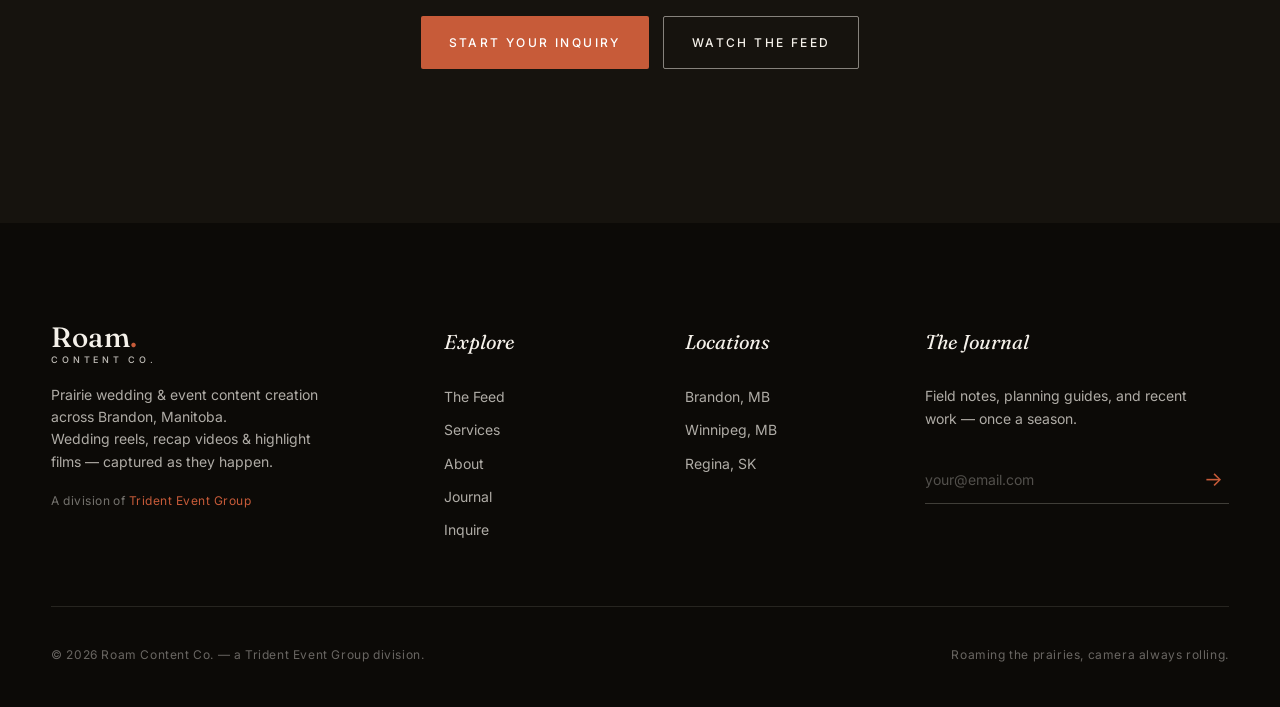
==== commit 33d24ec0: "Retime the delivery promise: same-day raw, next-day reels, no 2-week recap The timeline now reads sa" ====
--- a/index.html
+++ b/index.html
@@ -96,7 +96,7 @@
       {
         "@type": "Question",
         "name": "What is a wedding content creator, and how is it different from a videographer?",
-        "acceptedAnswer": { "@type": "Answer", "text": "A content creator is your invisible guest with a camera — capturing candid, social-first clips and photos on the move and delivering them fast, often the same night or within 48 hours, so you can share the moment while it's still happening. It complements (rather than replaces) a traditional photographer or cinematographer: think behind-the-scenes, getting-ready and the in-between moments, edited natively for Instagram, TikTok and Reels." }
+        "acceptedAnswer": { "@type": "Answer", "text": "A content creator is your invisible guest with a camera — capturing candid, social-first clips and photos on the move and delivering them fast, often the same day or the next, so you can share the moment while it's still happening. It complements (rather than replaces) a traditional photographer or cinematographer: think behind-the-scenes, getting-ready and the in-between moments, edited natively for Instagram, TikTok and Reels." }
       },
       {
         "@type": "Question",
@@ -111,7 +111,7 @@
       {
         "@type": "Question",
         "name": "How fast do we get our content?",
-        "acceptedAnswer": { "@type": "Answer", "text": "Same-day social edits are our signature: a teaser posted before the night is over, your reels within 48 hours, and a full highlight edit to follow within two weeks." }
+        "acceptedAnswer": { "@type": "Answer", "text": "Same-day social edits are our signature: all of your raw footage the same day, a teaser posted before the night is over, and your polished reels the next day." }
       },
       {
         "@type": "Question",
@@ -121,7 +121,7 @@
       {
         "@type": "Question",
         "name": "Do you make wedding reels and recap videos?",
-        "acceptedAnswer": { "@type": "Answer", "text": "Yes — wedding reels and recap videos are our core deliverables. You get a same-day teaser reel posted before the send-off, a set of polished vertical wedding reels cut to trending audio within 48 hours, and a full recap video (highlight edit) within two weeks. For conferences and live events we deliver same-week recap reels your team can post right away." }
+        "acceptedAnswer": { "@type": "Answer", "text": "Yes — wedding reels are our core deliverable. You get all of your raw footage the same day, a same-day teaser reel posted before the send-off, and a set of polished vertical wedding reels cut to trending audio the next day. For conferences and live events we deliver same-week recap reels your team can post right away." }
       },
       {
         "@type": "Question",
@@ -345,7 +345,8 @@
           <span class="service__num">01</span>
           <h3 class="serif">Wedding Reels &amp; Social</h3>
           <p>Native, scroll-stopping wedding reels captured on the move and edited to trending audio &mdash; the vertical
-            9:16 format your guests and followers are already watching, delivered same-day and within 48 hours.</p>
+            9:16 format your guests and followers are already watching, delivered same-day and in your hands the next
+            day.</p>
           <a href="inquiry.html" class="link-arrow">Build a reel package &rarr;</a>
         </article>
 
@@ -387,6 +388,12 @@
       </header>
 
       <div class="timeline__grid">
+        <div class="timeline__step">
+          <span class="timeline__when">Same day</span>
+          <h3 class="serif">Your raw footage</h3>
+          <p>Every clip we shot that day, unedited and dropped straight into your gallery &mdash; the whole day back in
+            your hands while it&rsquo;s still today.</p>
+        </div>
         <div class="timeline__step">
           <span class="timeline__when">Same night</span>
           <h3 class="serif">The teaser drop</h3>
@@ -394,16 +401,10 @@
             there are watching before they&rsquo;re even in bed.</p>
         </div>
         <div class="timeline__step">
-          <span class="timeline__when">48 hours</span>
+          <span class="timeline__when">Next day</span>
           <h3 class="serif">Your reels</h3>
           <p>A set of polished, ready-to-post reels cut to trending audio, plus the candid behind-the-scenes clips for
             your stories and grid.</p>
-        </div>
-        <div class="timeline__step">
-          <span class="timeline__when">2 weeks</span>
-          <h3 class="serif">The highlight edit</h3>
-          <p>The full cinematic recap of the day &mdash; the keepsake version you&rsquo;ll rewatch on every anniversary,
-            delivered alongside your full content gallery.</p>
         </div>
       </div>
     </div>
@@ -562,7 +563,7 @@
         <details class="faq__item">
           <summary>What is a wedding content creator, and how is it different from a videographer?</summary>
           <p>A content creator is your invisible guest with a camera &mdash; capturing candid, social-first clips and
-            photos on the move and delivering them fast, often the same night or within 48 hours, so you can share the
+            photos on the move and delivering them fast, often the same day or the next, so you can share the
             moment while it&rsquo;s still happening. It complements (rather than replaces) a traditional photographer or
             cinematographer: think behind-the-scenes, getting-ready, and the in-between moments, edited natively for
             Instagram, TikTok and Reels.</p>
@@ -580,15 +581,15 @@
         </details>
         <details class="faq__item">
           <summary>How fast do we get our content?</summary>
-          <p>Same-day social edits are our signature: a teaser posted before the night is over, your reels within 48
-            hours, and a full highlight edit to follow within two weeks.</p>
+          <p>Same-day social edits are our signature: all of your raw footage the same day, a teaser posted before the
+            night is over, and your polished reels the next day.</p>
         </details>
         <details class="faq__item">
           <summary>Do you make wedding reels and recap videos?</summary>
-          <p>Yes &mdash; wedding reels and recap videos are our core deliverables. You get a same-day teaser reel posted
-            before the send-off, a set of polished vertical wedding reels cut to trending audio within 48 hours, and a
-            full recap video (highlight edit) within two weeks. For conferences and live events we deliver same-week
-            recap reels your team can post right away.</p>
+          <p>Yes &mdash; wedding reels are our core deliverable. You get all of your raw footage the same day, a
+            same-day teaser reel posted before the send-off, and a set of polished vertical wedding reels cut to
+            trending audio the next day. For conferences and live events we deliver same-week recap reels your team can
+            post right away.</p>
         </details>
         <details class="faq__item">
           <summary>Do you serve the whole Prairie region?</summary>
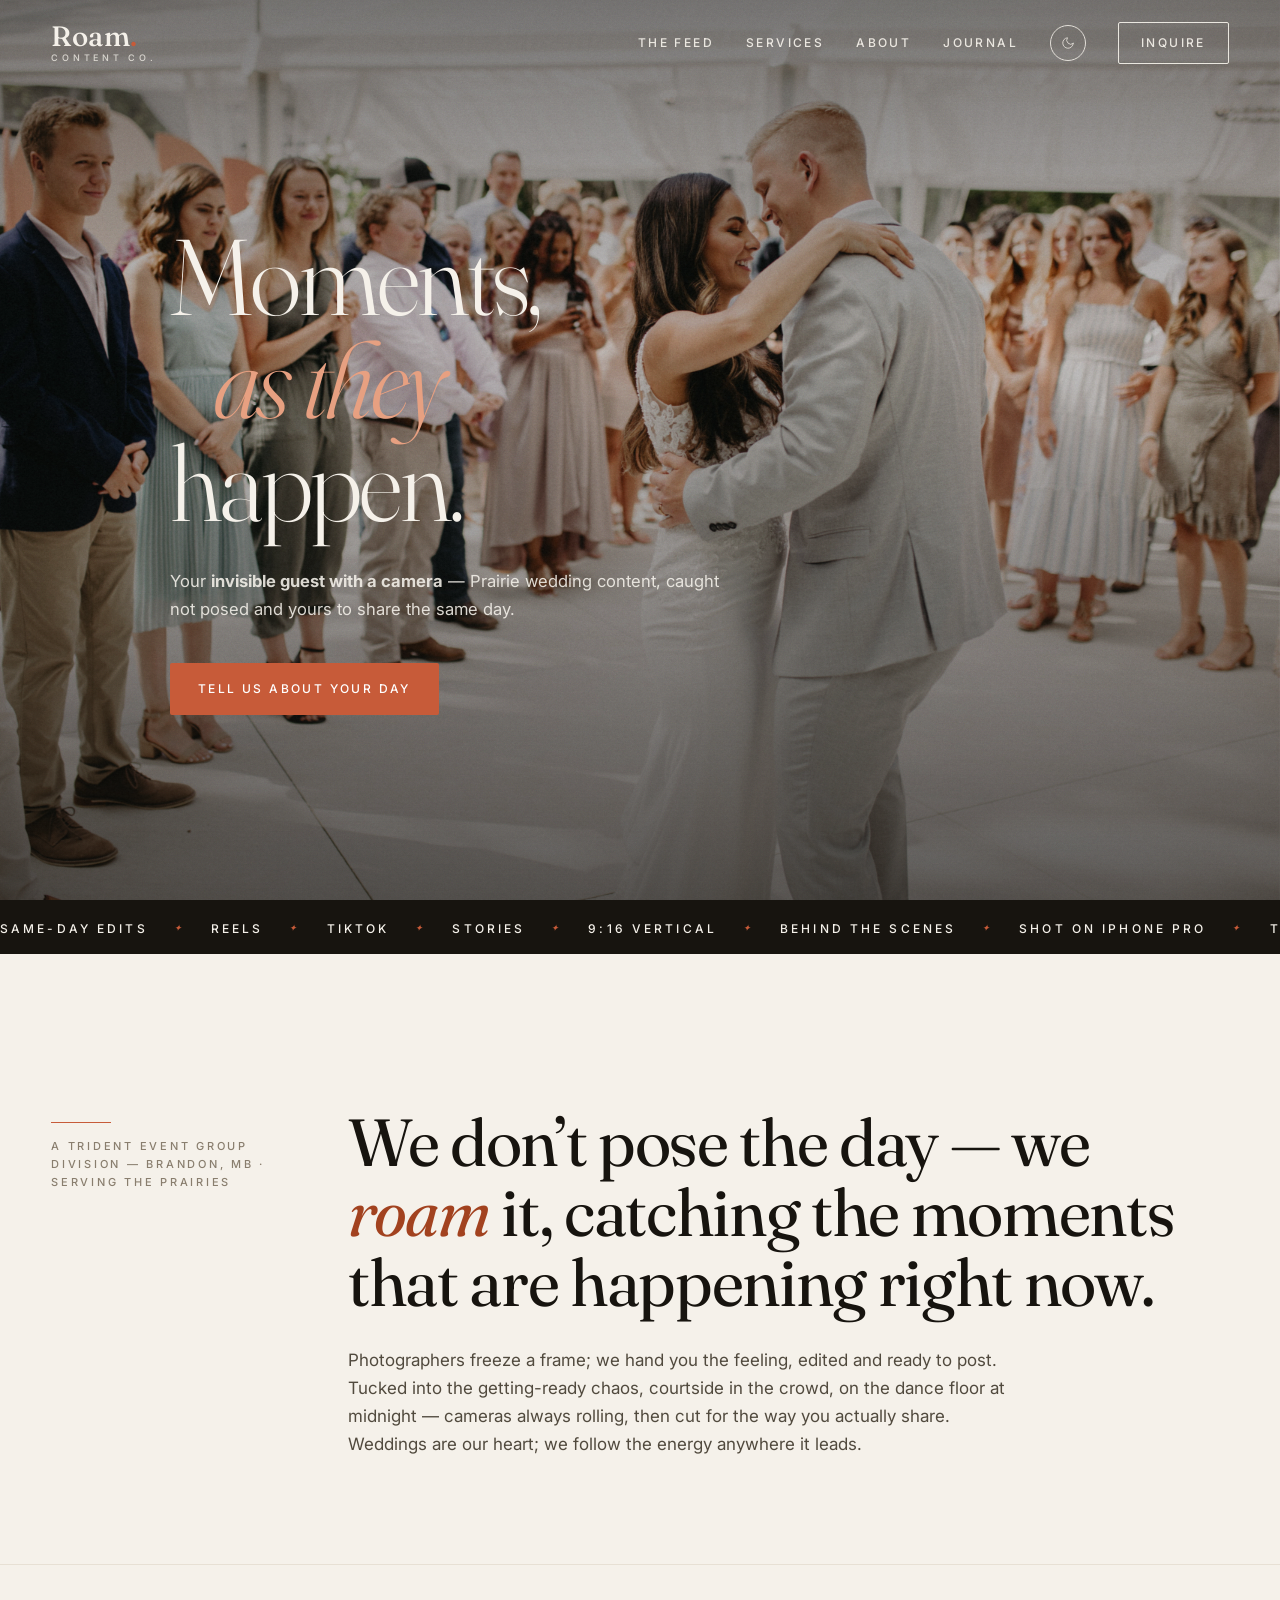
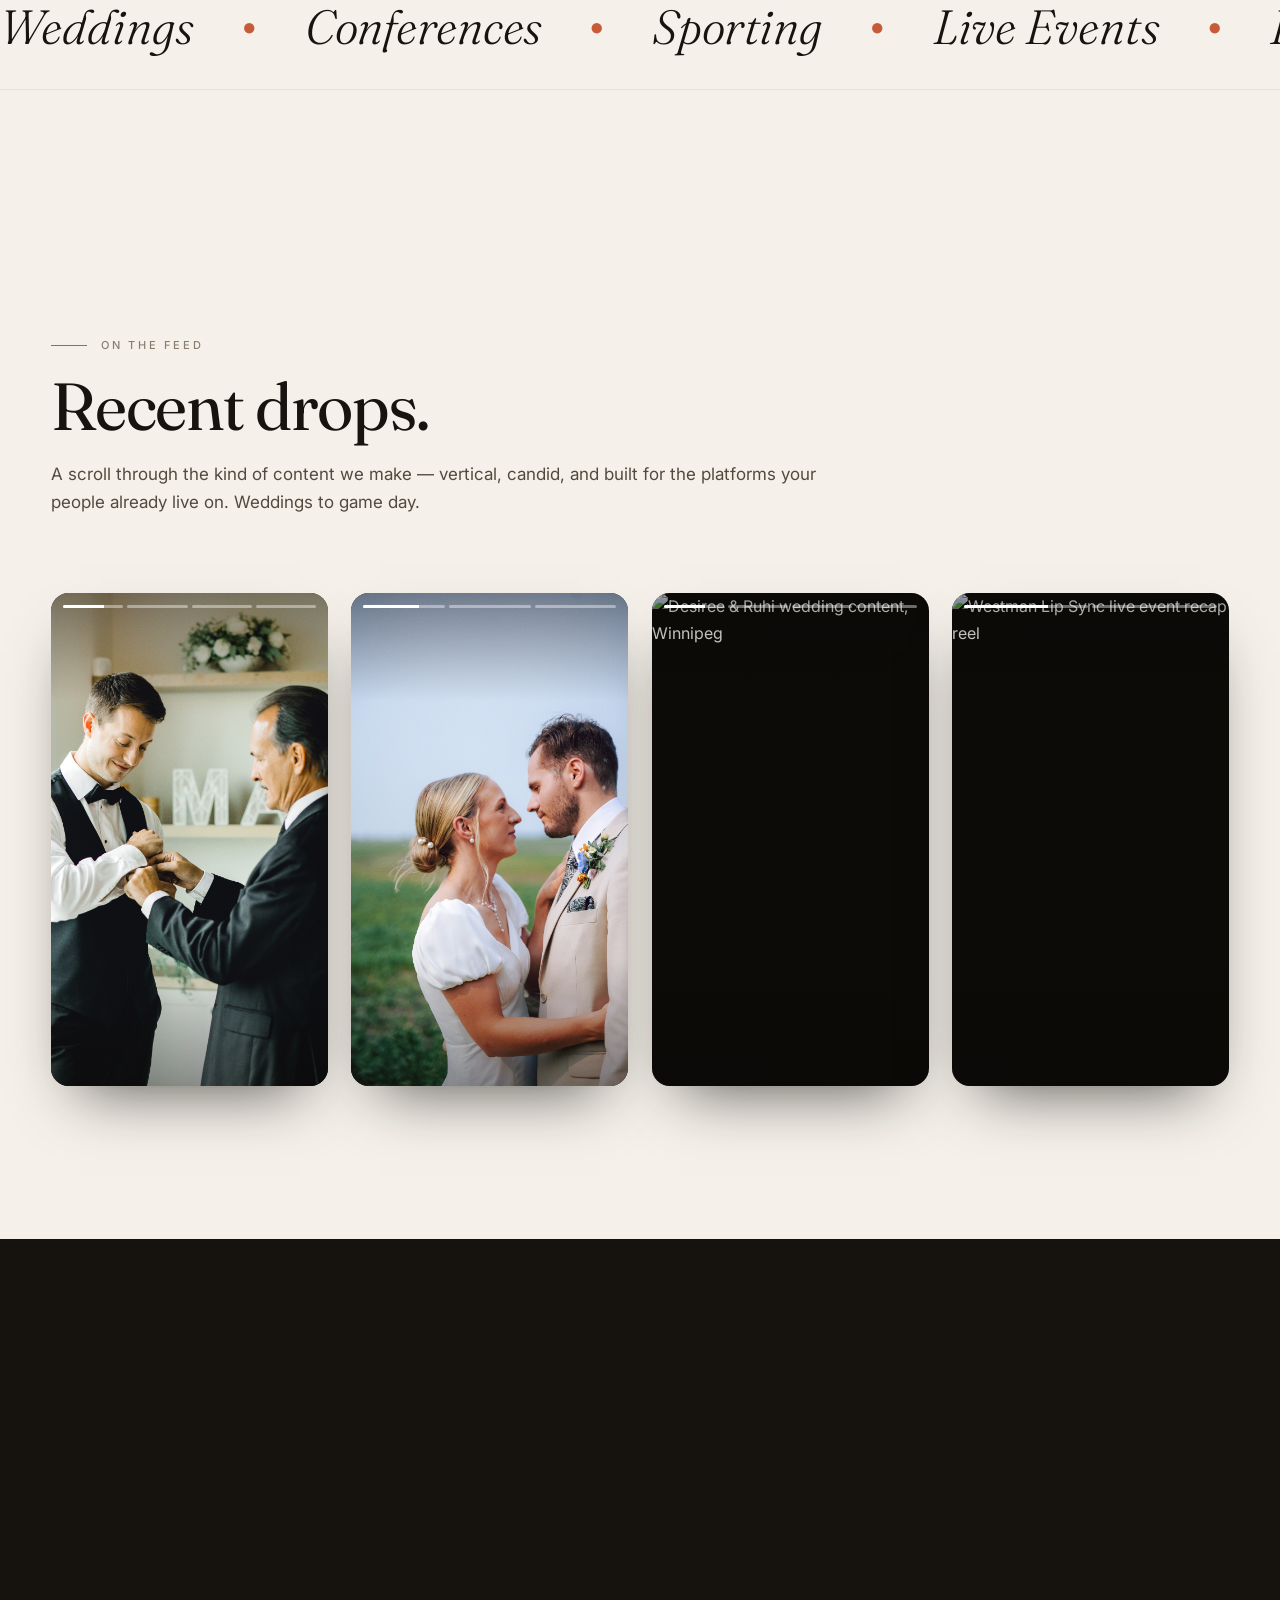
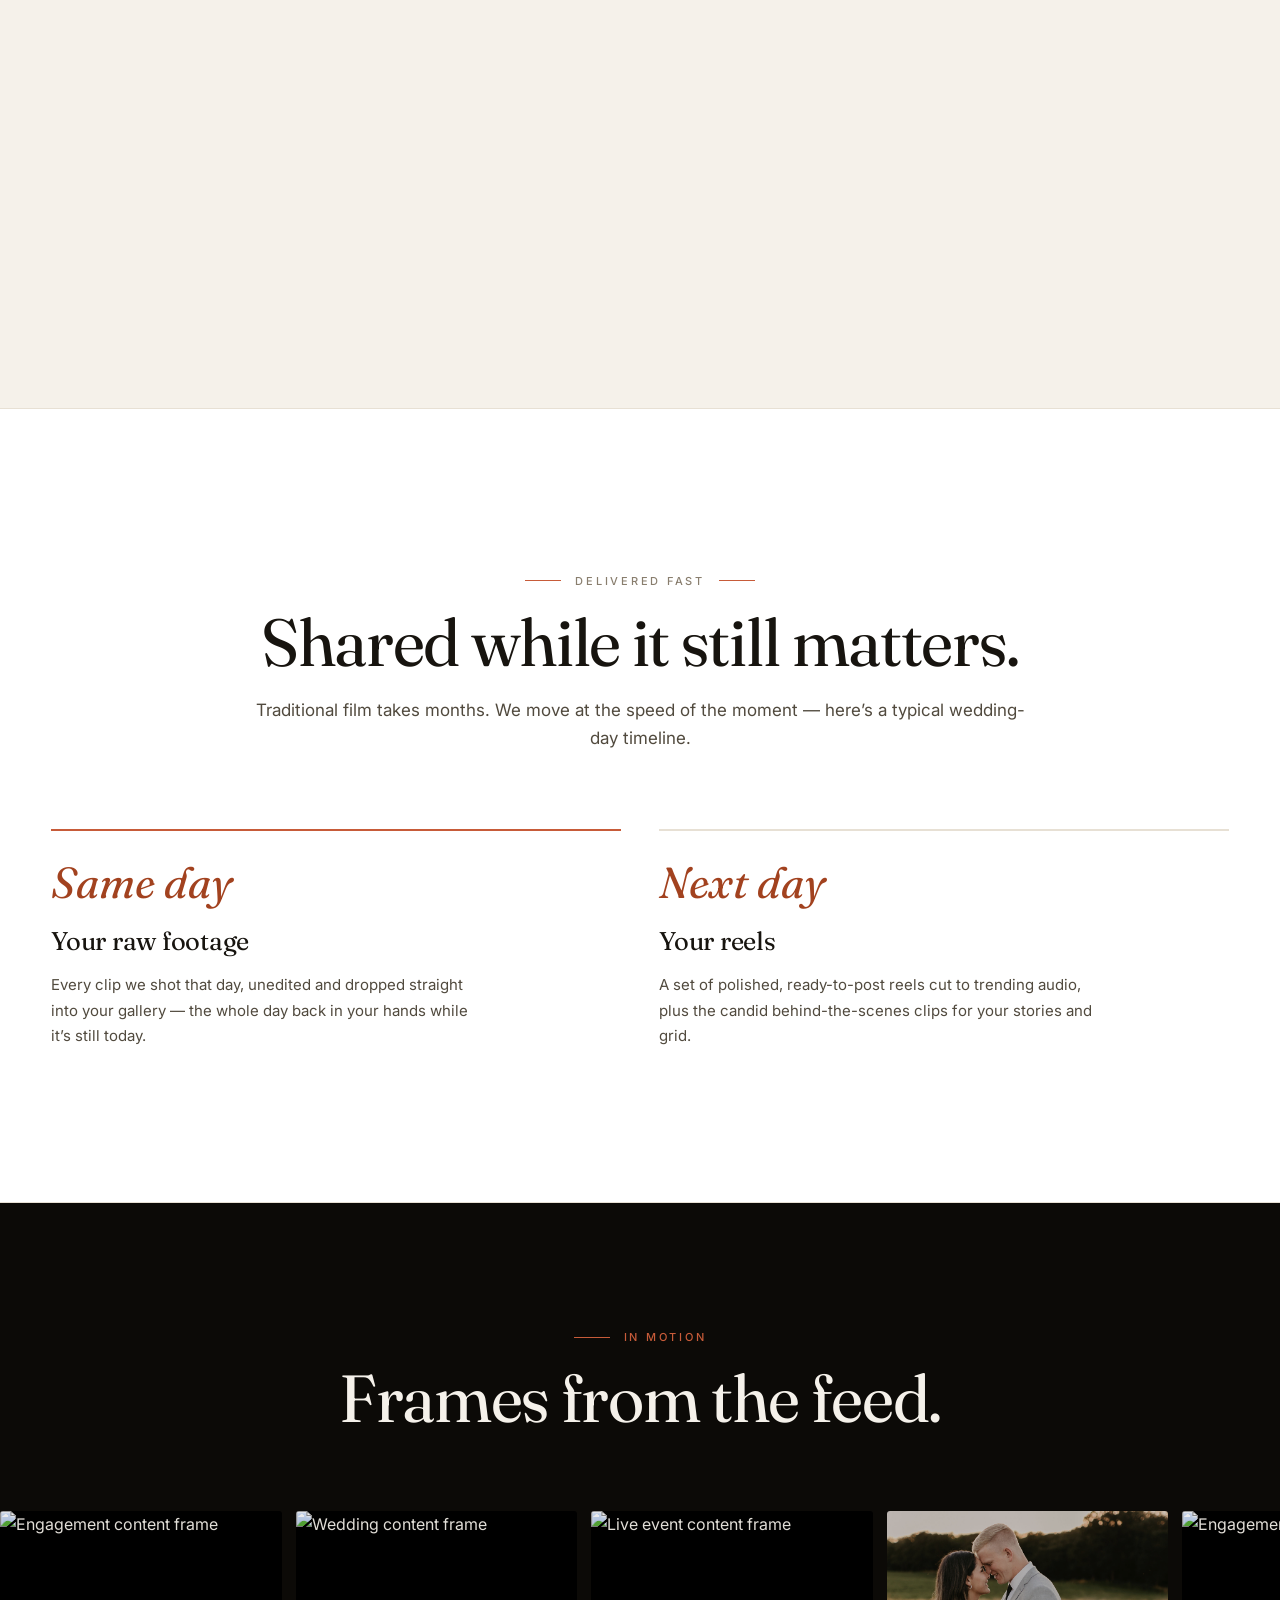
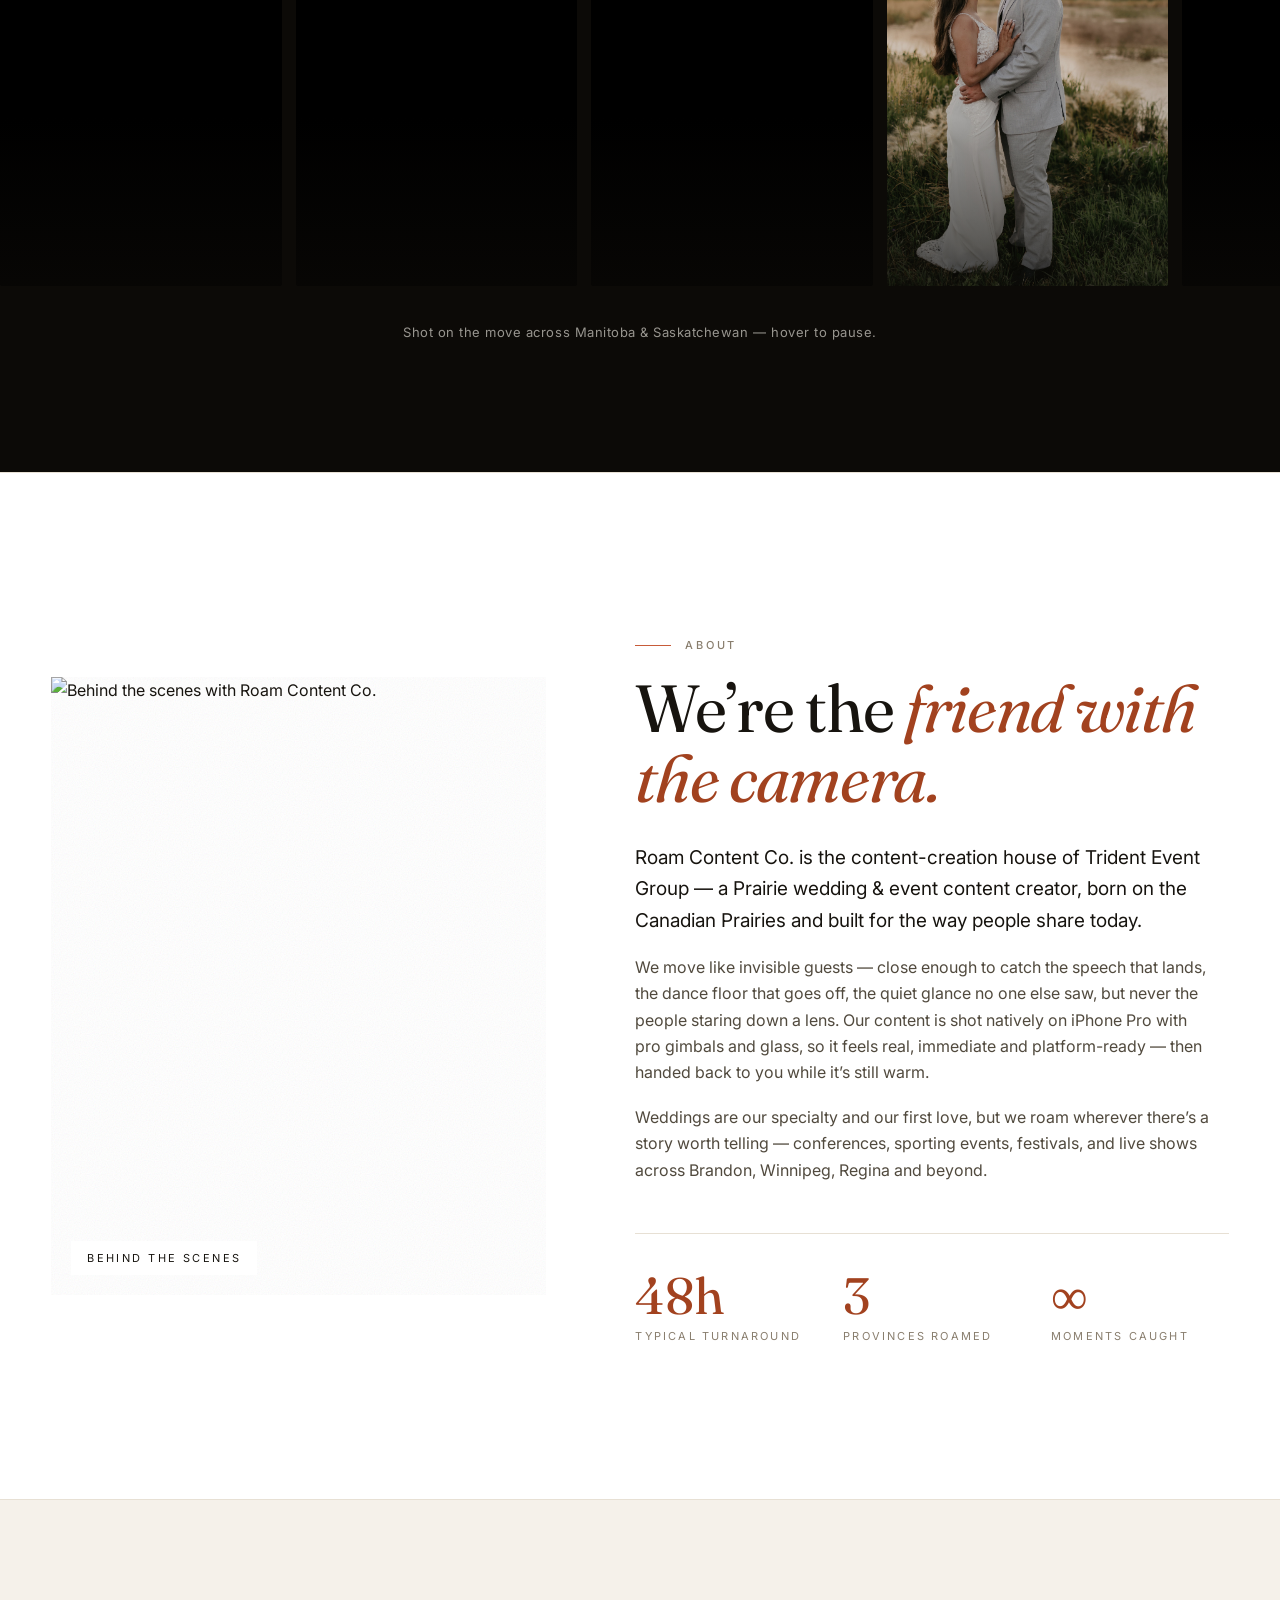
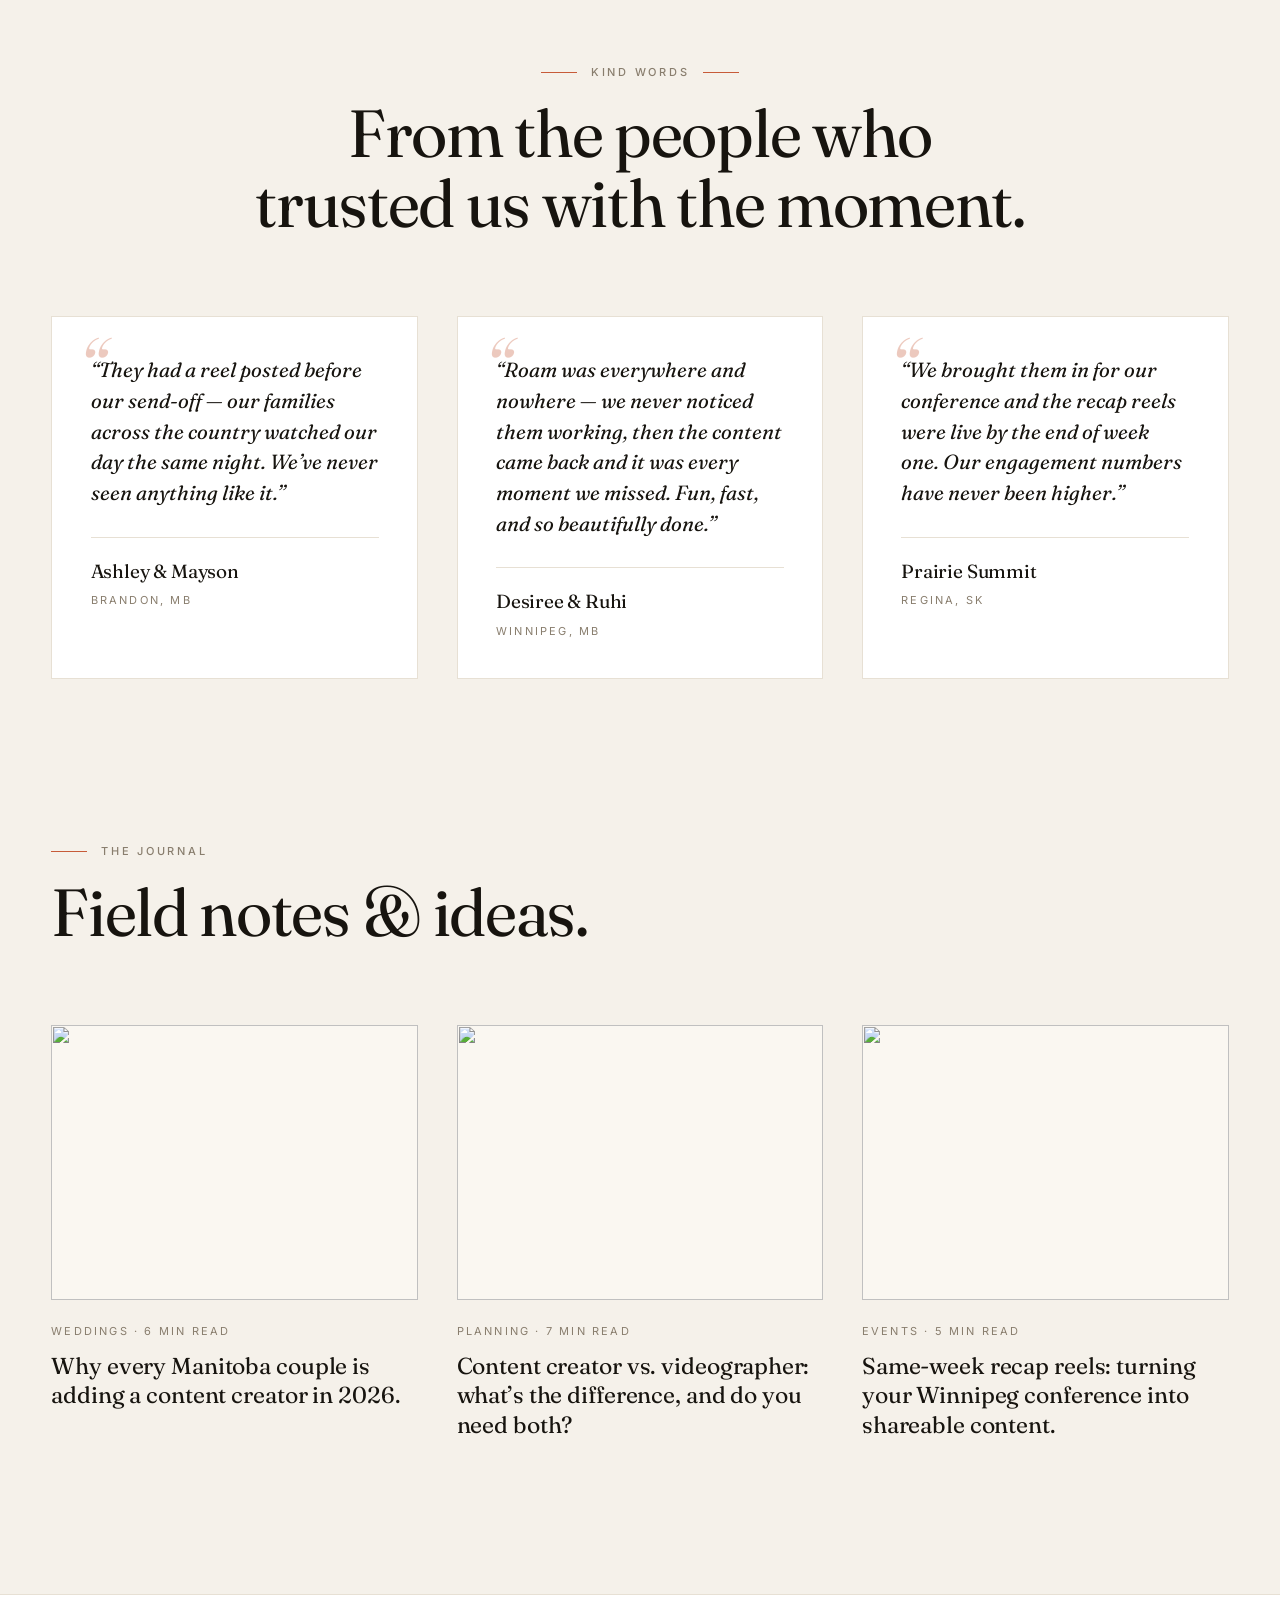
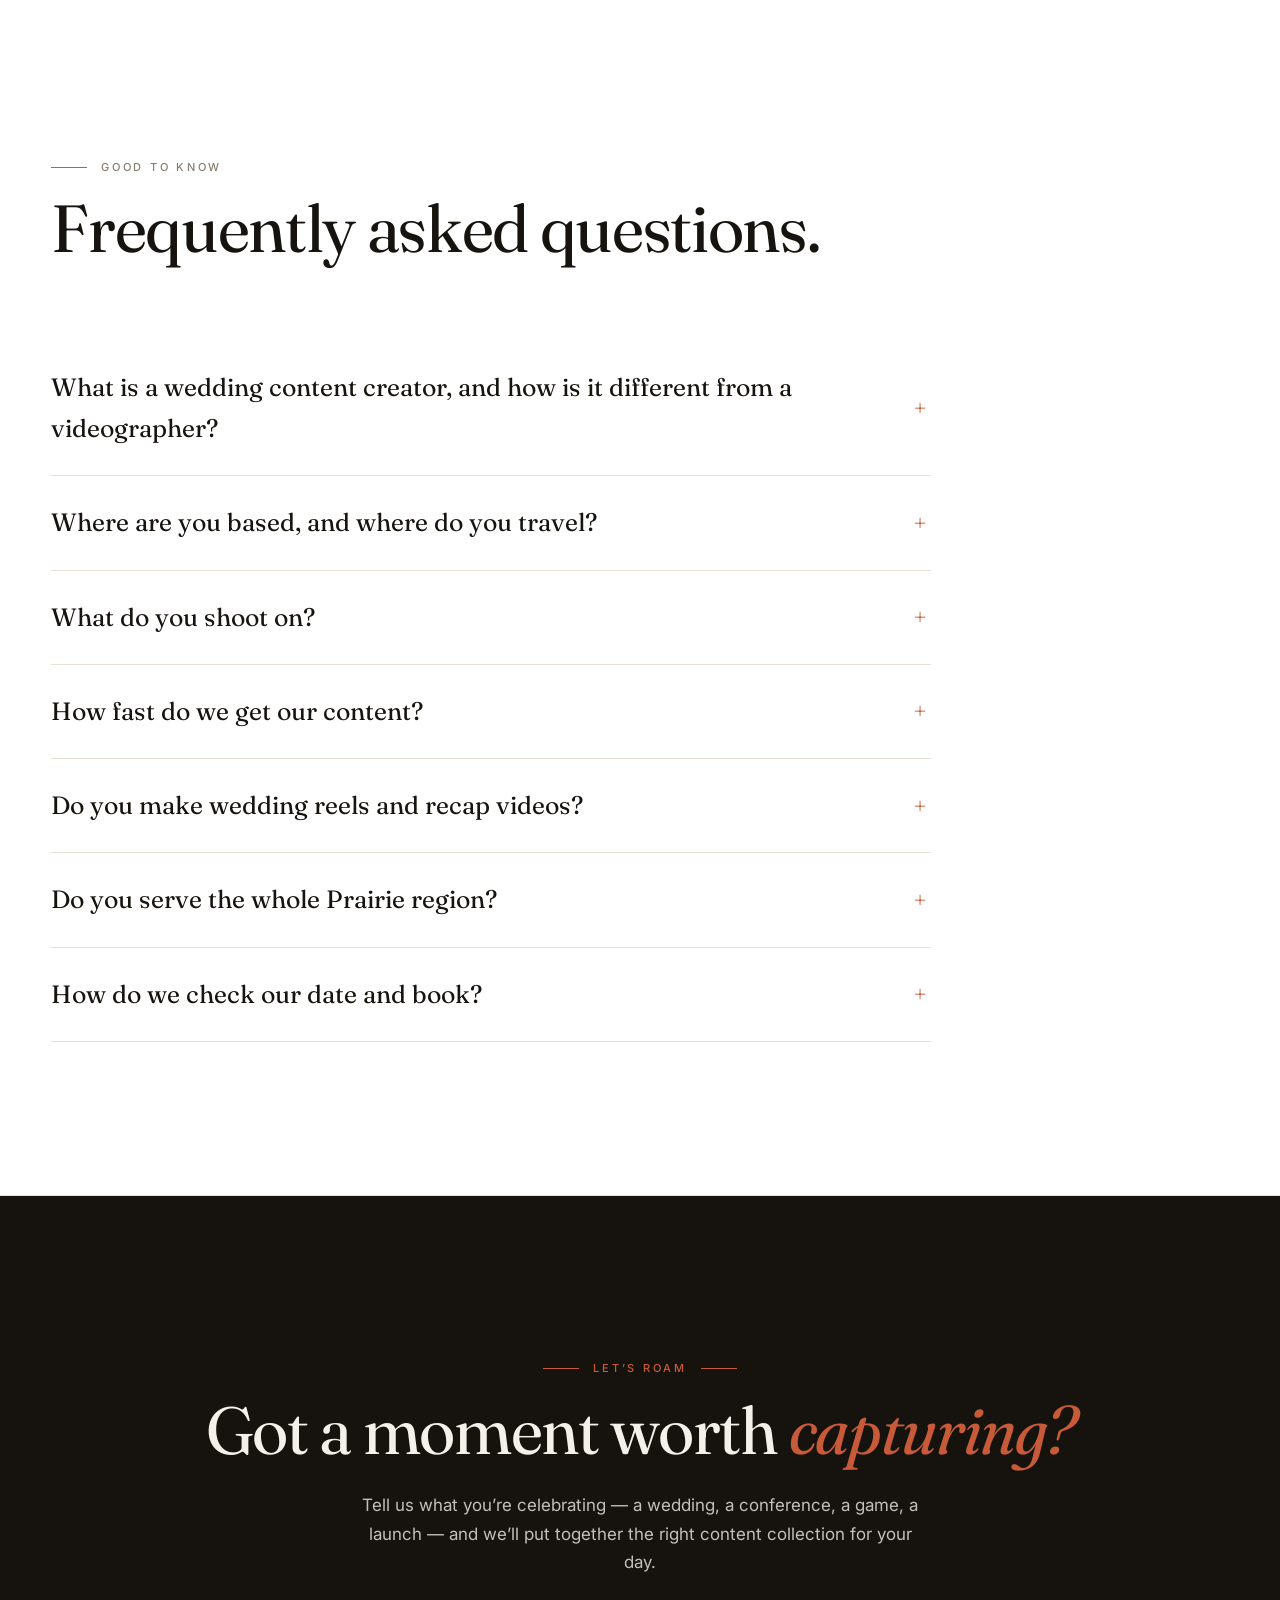
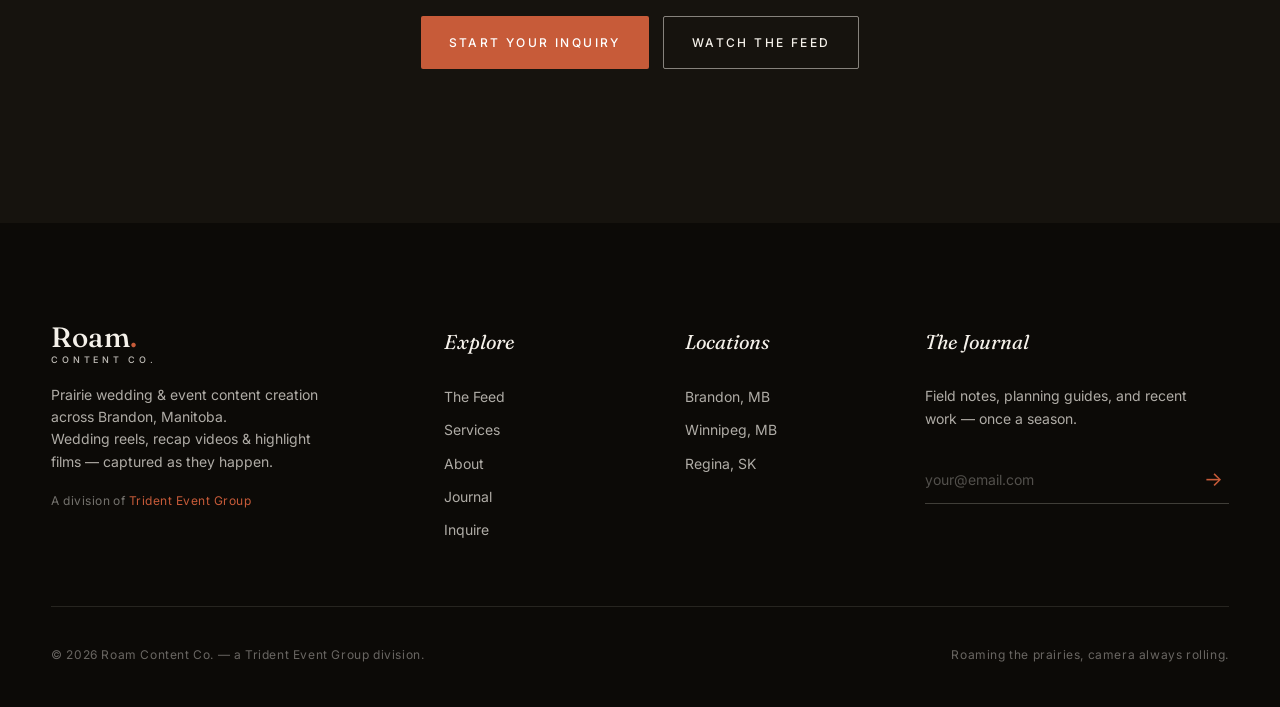
==== commit 823f5370: "Drop the same-night teaser; deliverables are raw footage then reels The timeline is now two steps - " ====
--- a/index.html
+++ b/index.html
@@ -111,7 +111,7 @@
       {
         "@type": "Question",
         "name": "How fast do we get our content?",
-        "acceptedAnswer": { "@type": "Answer", "text": "Same-day social edits are our signature: all of your raw footage the same day, a teaser posted before the night is over, and your polished reels the next day." }
+        "acceptedAnswer": { "@type": "Answer", "text": "Fast turnaround is our signature: all of your raw footage the same day, and your polished reels the next day." }
       },
       {
         "@type": "Question",
@@ -121,7 +121,7 @@
       {
         "@type": "Question",
         "name": "Do you make wedding reels and recap videos?",
-        "acceptedAnswer": { "@type": "Answer", "text": "Yes — wedding reels are our core deliverable. You get all of your raw footage the same day, a same-day teaser reel posted before the send-off, and a set of polished vertical wedding reels cut to trending audio the next day. For conferences and live events we deliver same-week recap reels your team can post right away." }
+        "acceptedAnswer": { "@type": "Answer", "text": "Yes — wedding reels are our core deliverable. You get all of your raw footage the same day, and a set of polished vertical wedding reels cut to trending audio the next day. For conferences and live events we deliver same-week recap reels your team can post right away." }
       },
       {
         "@type": "Question",
@@ -216,7 +216,7 @@
       </h1>
       <p class="hero__sub">
         Your <strong>invisible guest with a camera</strong> &mdash; Prairie wedding content, caught not posed and yours to
-        share before the night&rsquo;s even over.
+        share the same day.
       </p>
       <div class="hero__ctas">
         <a href="inquiry.html" class="btn btn--primary">Tell us about your day</a>
@@ -329,7 +329,7 @@
           <span class="service__num">★</span>
           <h3 class="serif">Wedding Content</h3>
           <p>Our specialty. A creator in the room from getting-ready to the last dance &mdash; candid vertical clips, the
-            behind-the-scenes no one else catches, and a same-day teaser posted before the send-off. You leave with
+            behind-the-scenes no one else catches, and all of your raw footage back the same day. You leave with
             ready-to-post wedding reels and a cinematic recap video, documented with fun and elegance and kept forever.</p>
           <ul class="service__tags">
             <li>Same-day social edit</li>
@@ -393,12 +393,6 @@
           <h3 class="serif">Your raw footage</h3>
           <p>Every clip we shot that day, unedited and dropped straight into your gallery &mdash; the whole day back in
             your hands while it&rsquo;s still today.</p>
-        </div>
-        <div class="timeline__step">
-          <span class="timeline__when">Same night</span>
-          <h3 class="serif">The teaser drop</h3>
-          <p>A 15&ndash;30 second vertical teaser, posted before your send-off &mdash; so the people who couldn&rsquo;t be
-            there are watching before they&rsquo;re even in bed.</p>
         </div>
         <div class="timeline__step">
           <span class="timeline__when">Next day</span>
@@ -581,15 +575,14 @@
         </details>
         <details class="faq__item">
           <summary>How fast do we get our content?</summary>
-          <p>Same-day social edits are our signature: all of your raw footage the same day, a teaser posted before the
-            night is over, and your polished reels the next day.</p>
+          <p>Fast turnaround is our signature: all of your raw footage the same day, and your polished reels the next
+            day.</p>
         </details>
         <details class="faq__item">
           <summary>Do you make wedding reels and recap videos?</summary>
-          <p>Yes &mdash; wedding reels are our core deliverable. You get all of your raw footage the same day, a
-            same-day teaser reel posted before the send-off, and a set of polished vertical wedding reels cut to
-            trending audio the next day. For conferences and live events we deliver same-week recap reels your team can
-            post right away.</p>
+          <p>Yes &mdash; wedding reels are our core deliverable. You get all of your raw footage the same day, and a
+            set of polished vertical wedding reels cut to trending audio the next day. For conferences and live events
+            we deliver same-week recap reels your team can post right away.</p>
         </details>
         <details class="faq__item">
           <summary>Do you serve the whole Prairie region?</summary>
--- a/styles.css
+++ b/styles.css
@@ -1048,7 +1048,7 @@
 /* ── SAME-DAY DELIVERY TIMELINE ────────────────────────── */
 .timeline { background: var(--paper); padding: var(--section-y) 0; border-top: 1px solid var(--line); border-bottom: 1px solid var(--line); }
 .timeline__grid {
-  display: grid; grid-template-columns: repeat(3, 1fr);
+  display: grid; grid-template-columns: repeat(2, 1fr);
   gap: clamp(24px, 3vw, 48px);
   margin-top: 56px;
   counter-reset: drop;
@@ -1062,7 +1062,7 @@
   line-height: 1; margin-bottom: 16px;
 }
 .timeline__step h3 { font-family: var(--display); font-weight: 400; font-size: clamp(21px, 2vw, 26px); margin: 0 0 10px; }
-.timeline__step p { color: var(--ink-soft); margin: 0; font-size: 15px; line-height: 1.7; max-width: 360px; }
+.timeline__step p { color: var(--ink-soft); margin: 0; font-size: 15px; line-height: 1.7; max-width: 440px; }
 
 /* ── Content-system responsive ─────────────────────────── */
 @media (max-width: 980px) {
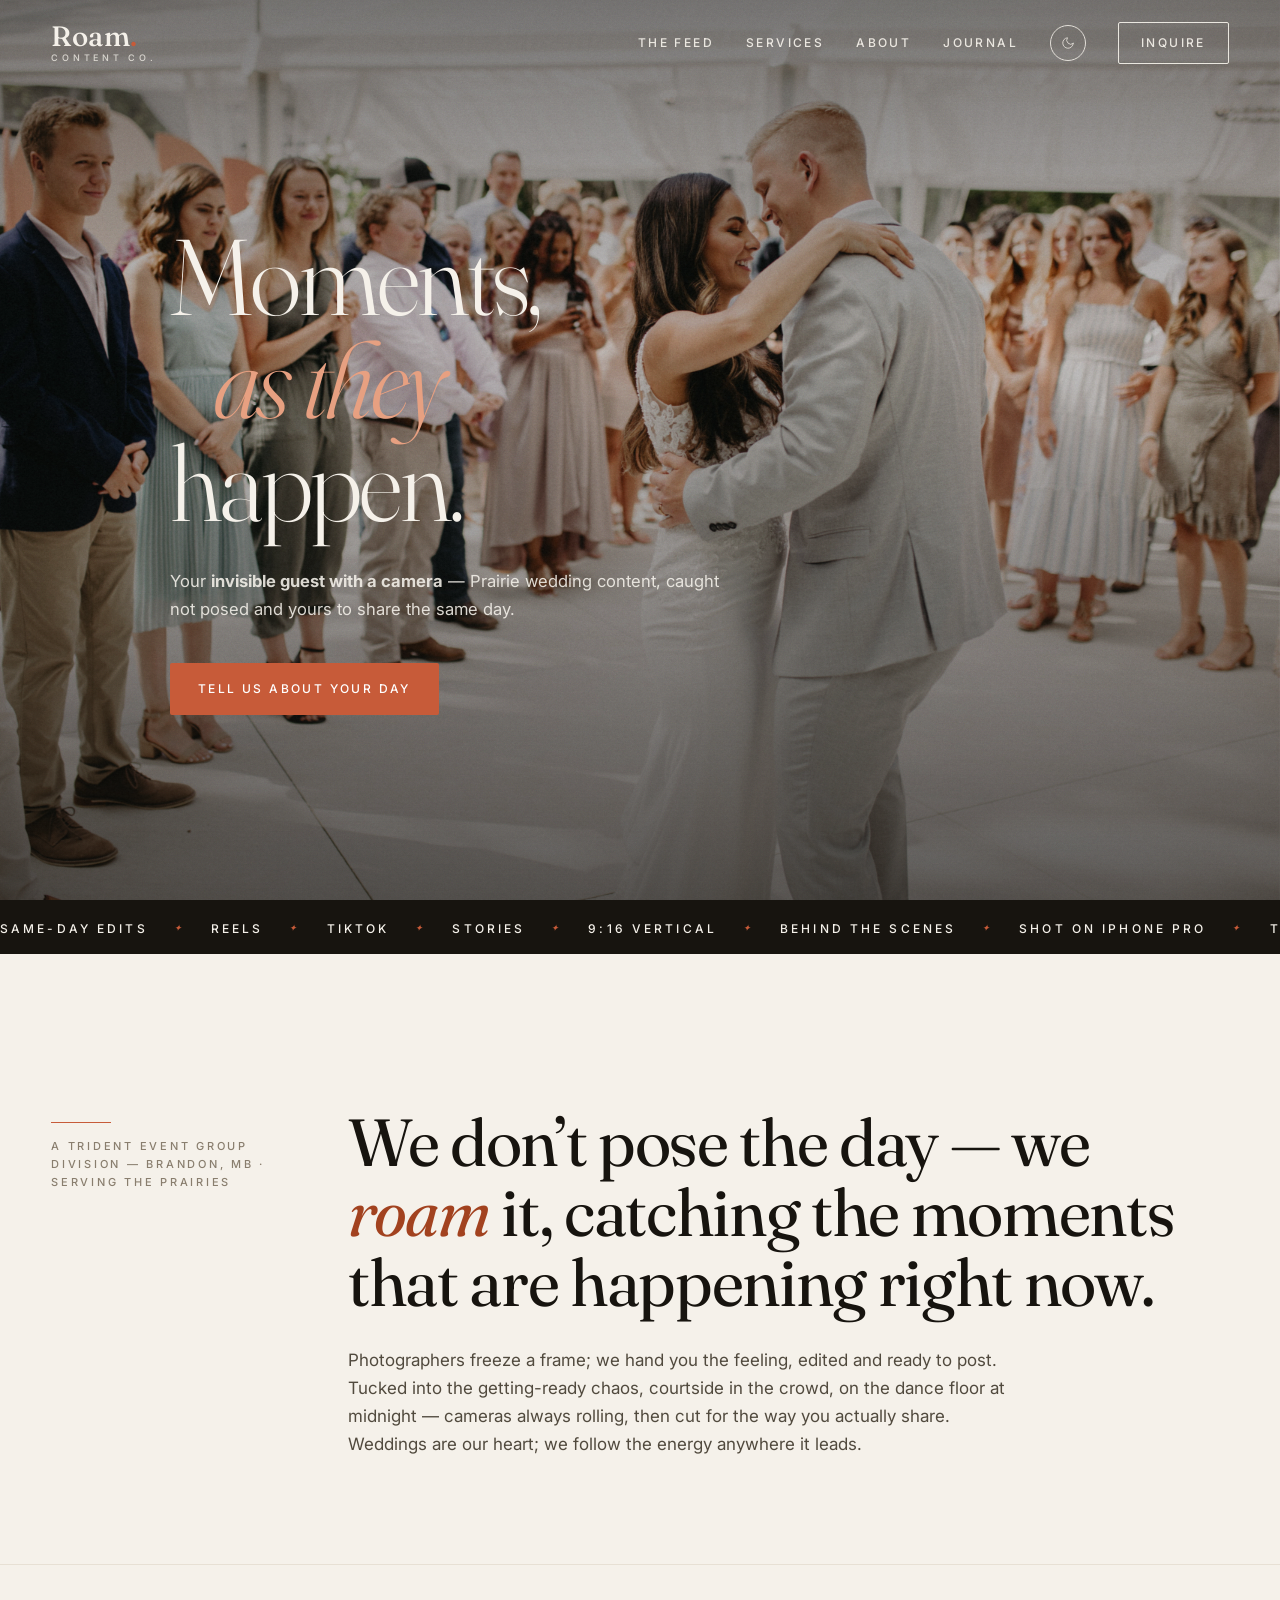
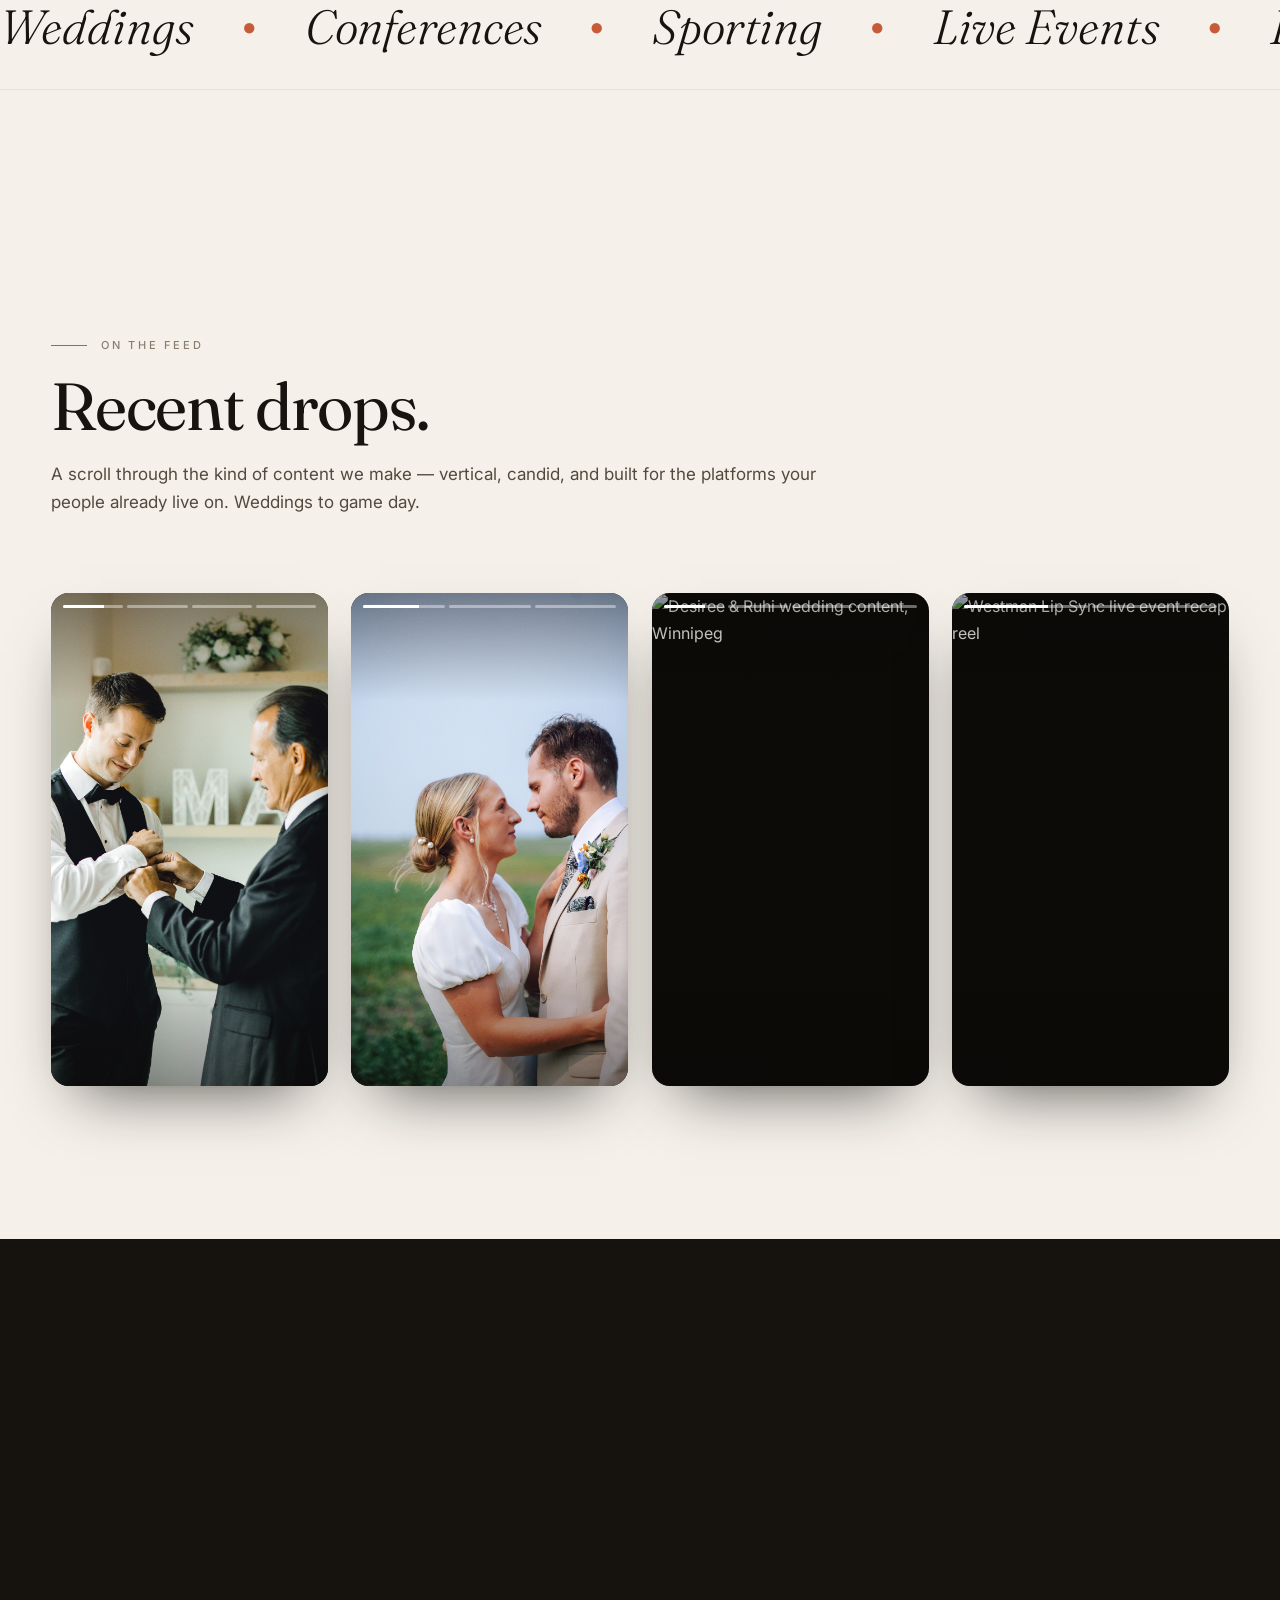
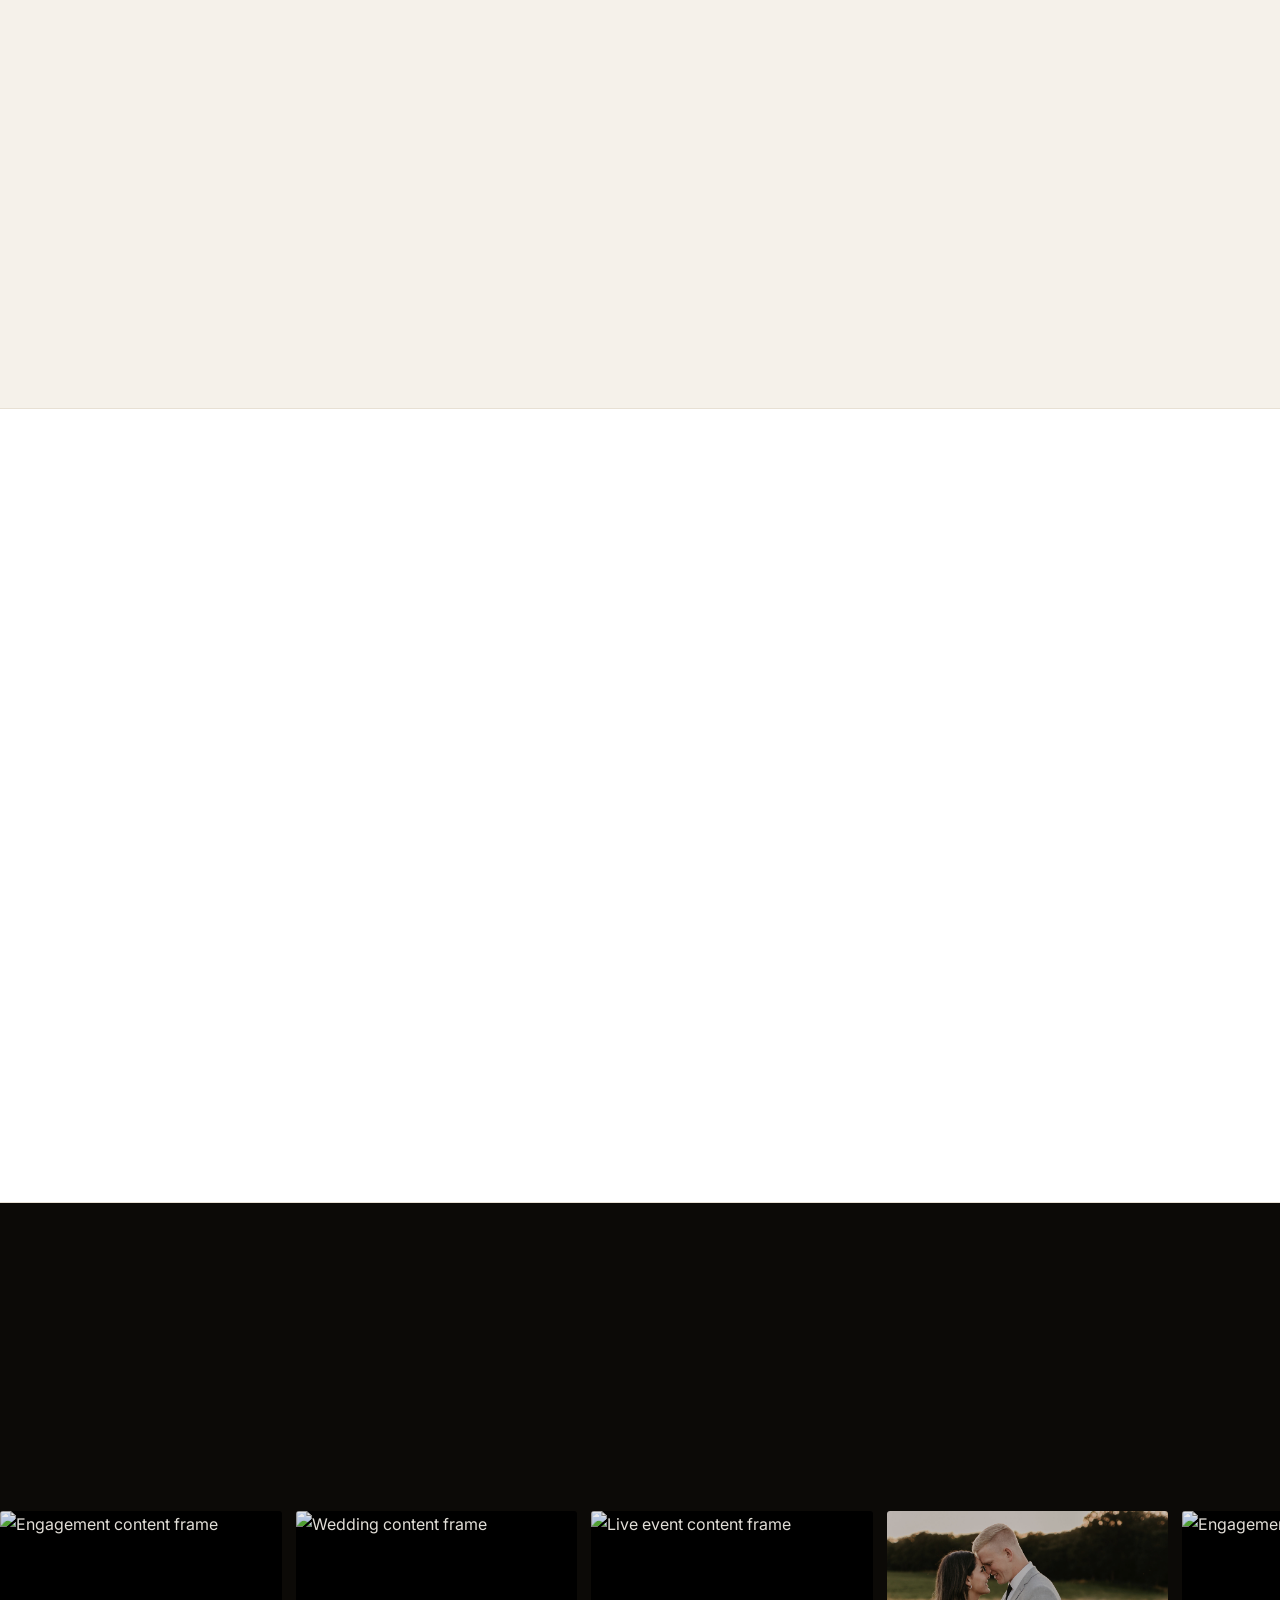
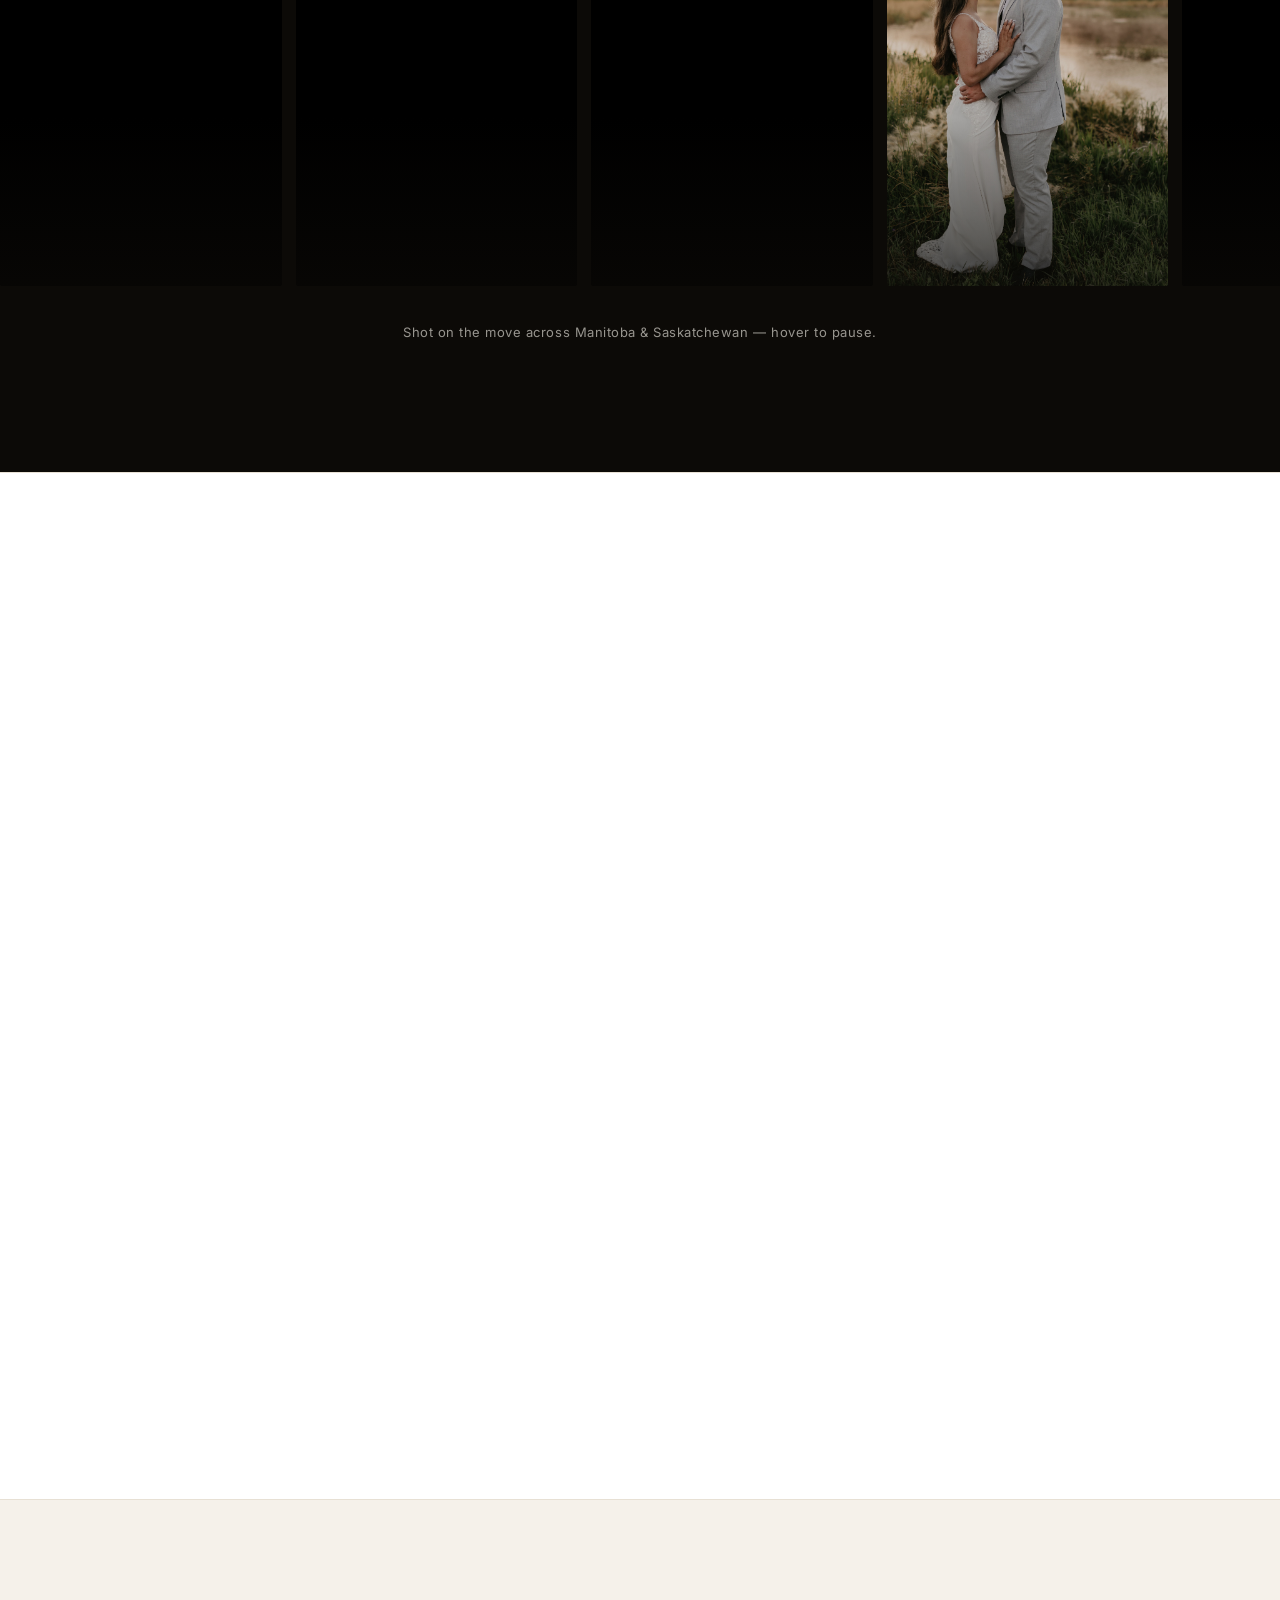
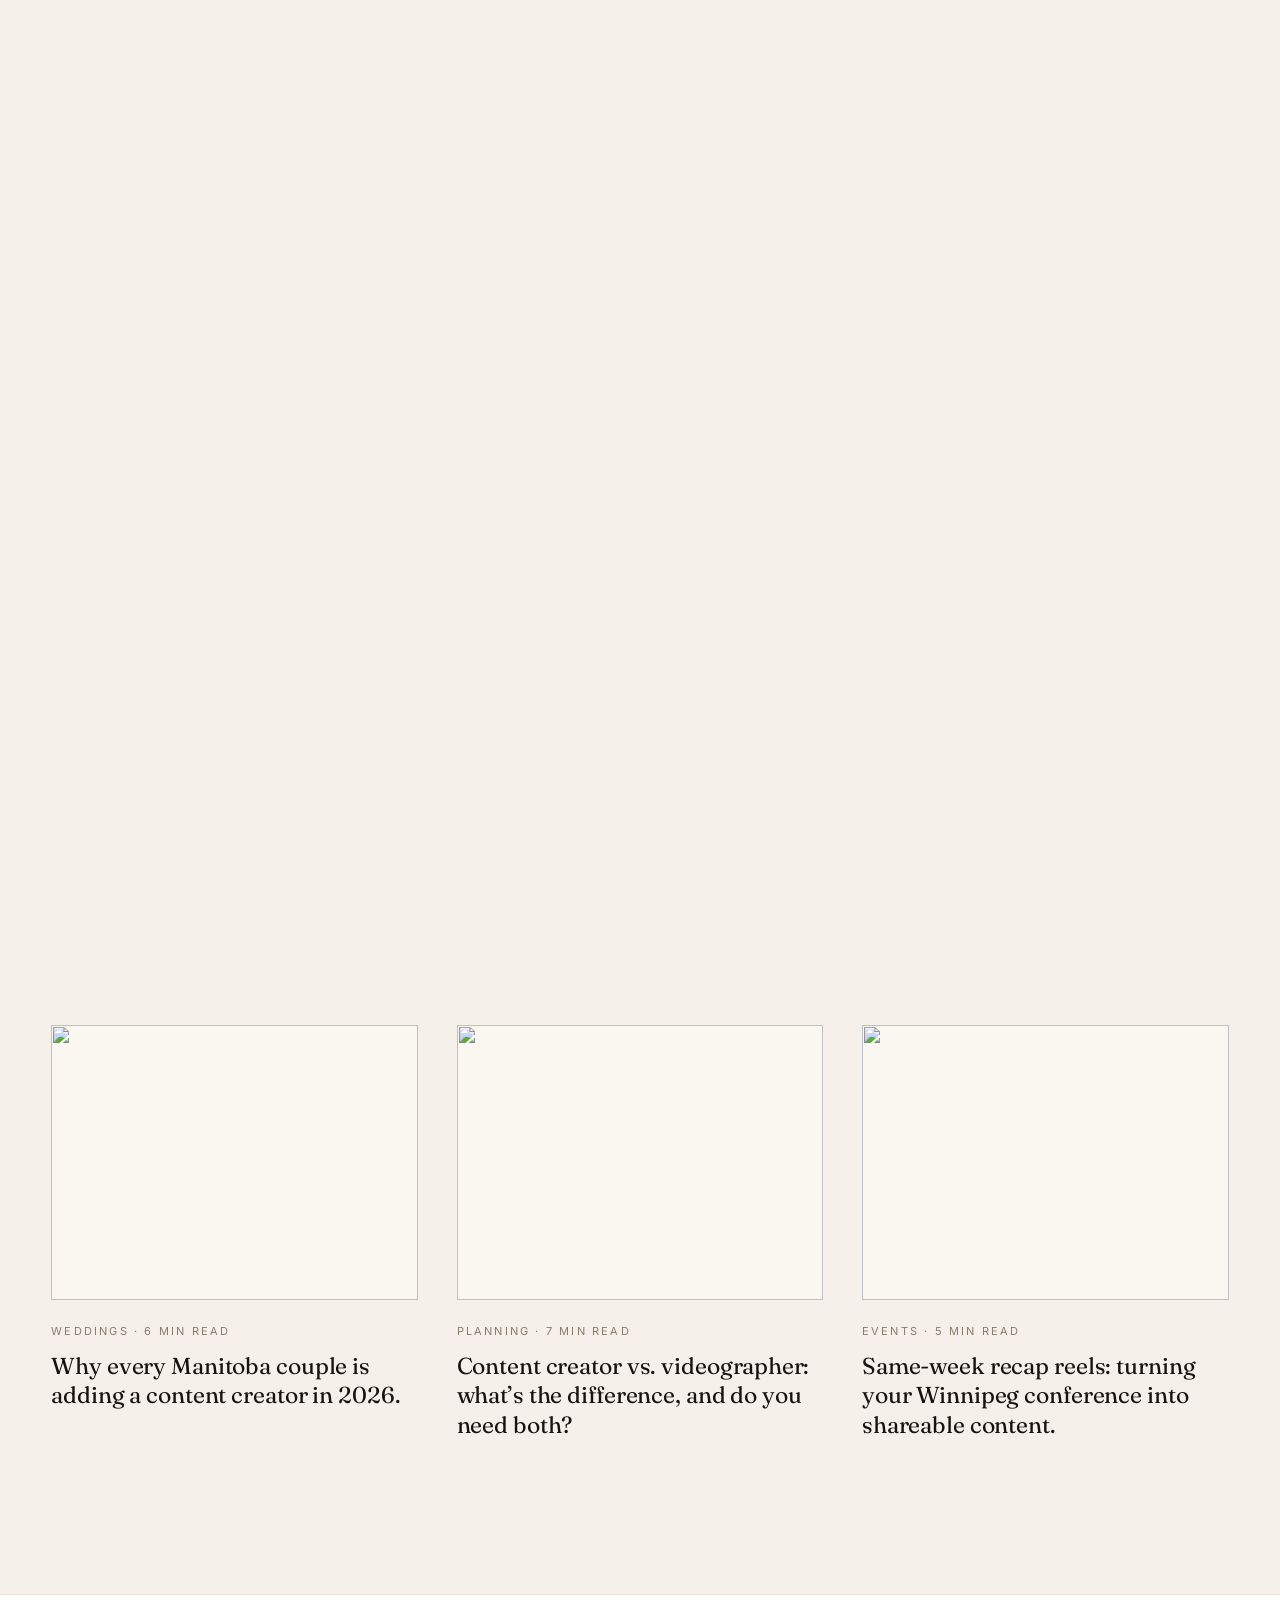
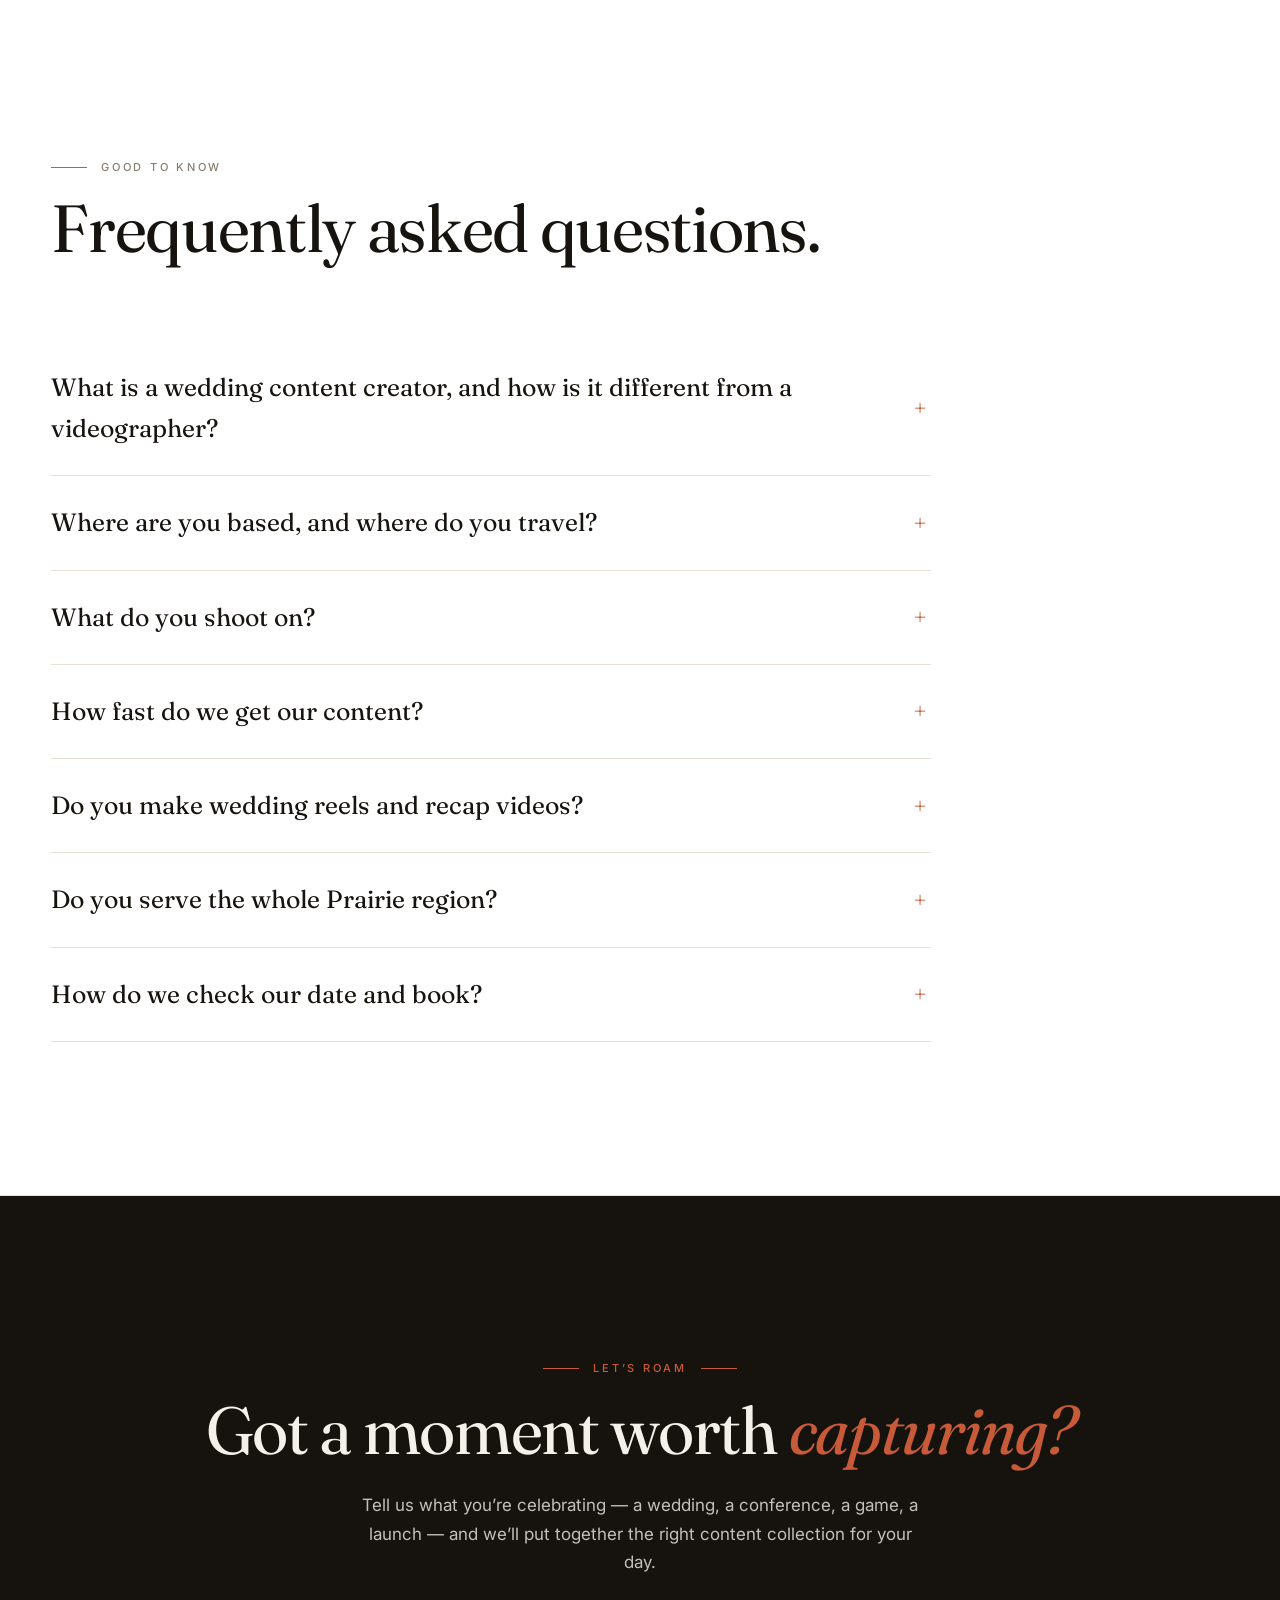
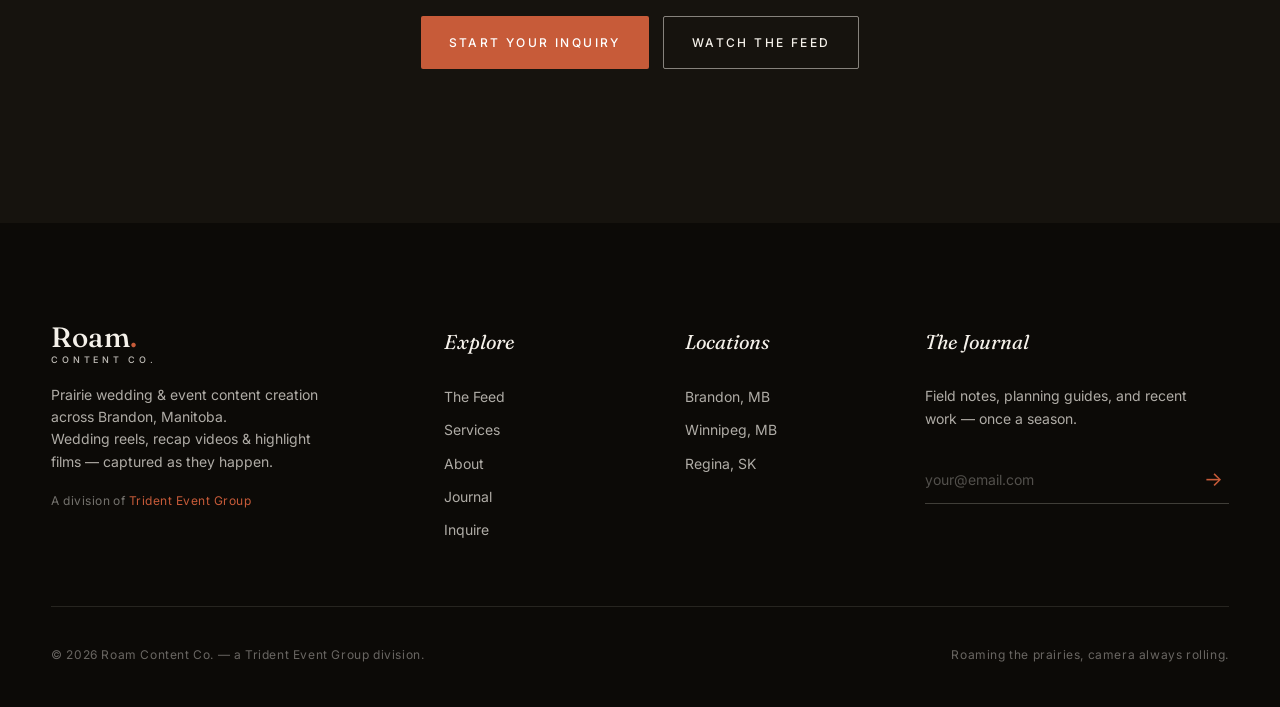
==== commit eb022578: "Rework the About stat row: drop $0 travel and the infinity stat Three changes to the .about__stats r" ====
--- a/index.html
+++ b/index.html
@@ -466,9 +466,9 @@
         </p>
 
         <ul class="about__stats">
-          <li><span class="stat__num">48h</span><span class="stat__label">Typical turnaround</span></li>
+          <li><span class="stat__num">24h</span><span class="stat__label">Typical turnaround</span></li>
           <li><span class="stat__num">3</span><span class="stat__label">Provinces roamed</span></li>
-          <li><span class="stat__num">&#8734;</span><span class="stat__label">Moments caught</span></li>
+          <li><span class="stat__num">9:16</span><span class="stat__label">Shot native vertical</span></li>
         </ul>
       </div>
     </div>
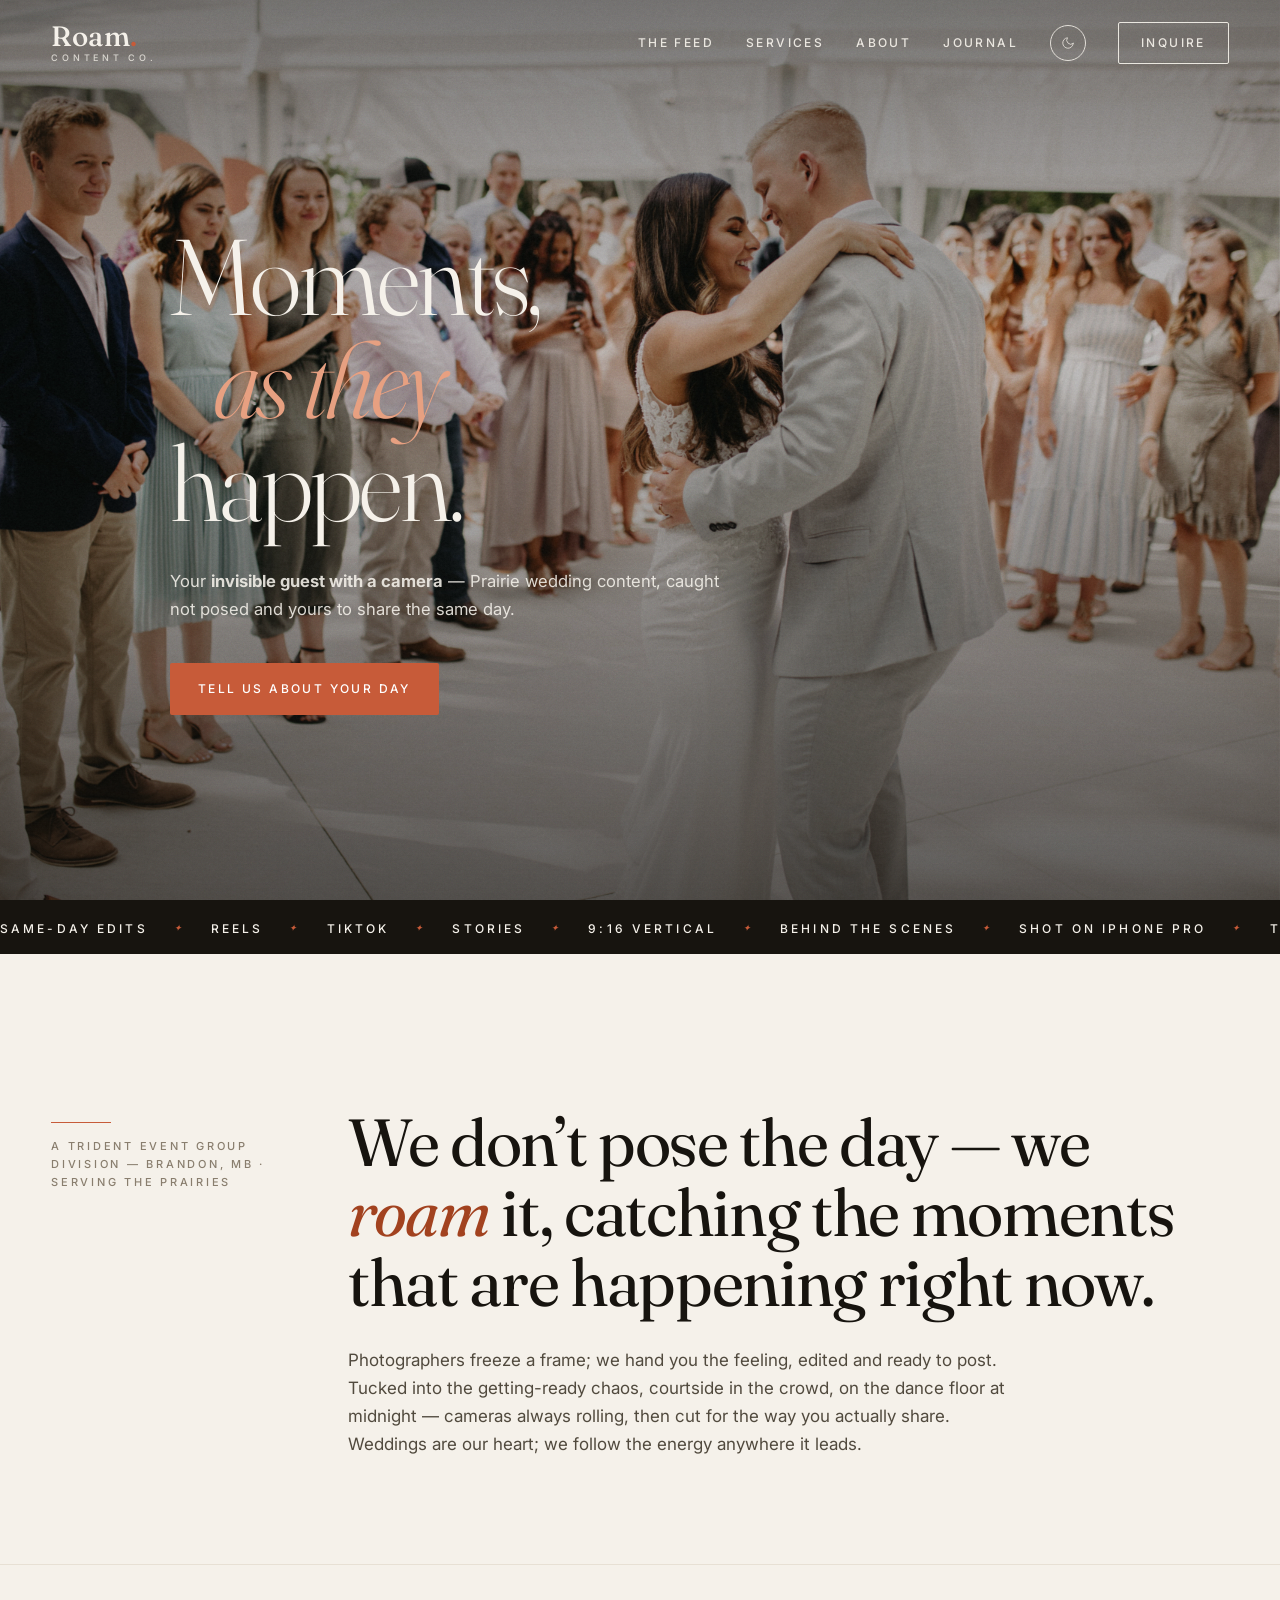
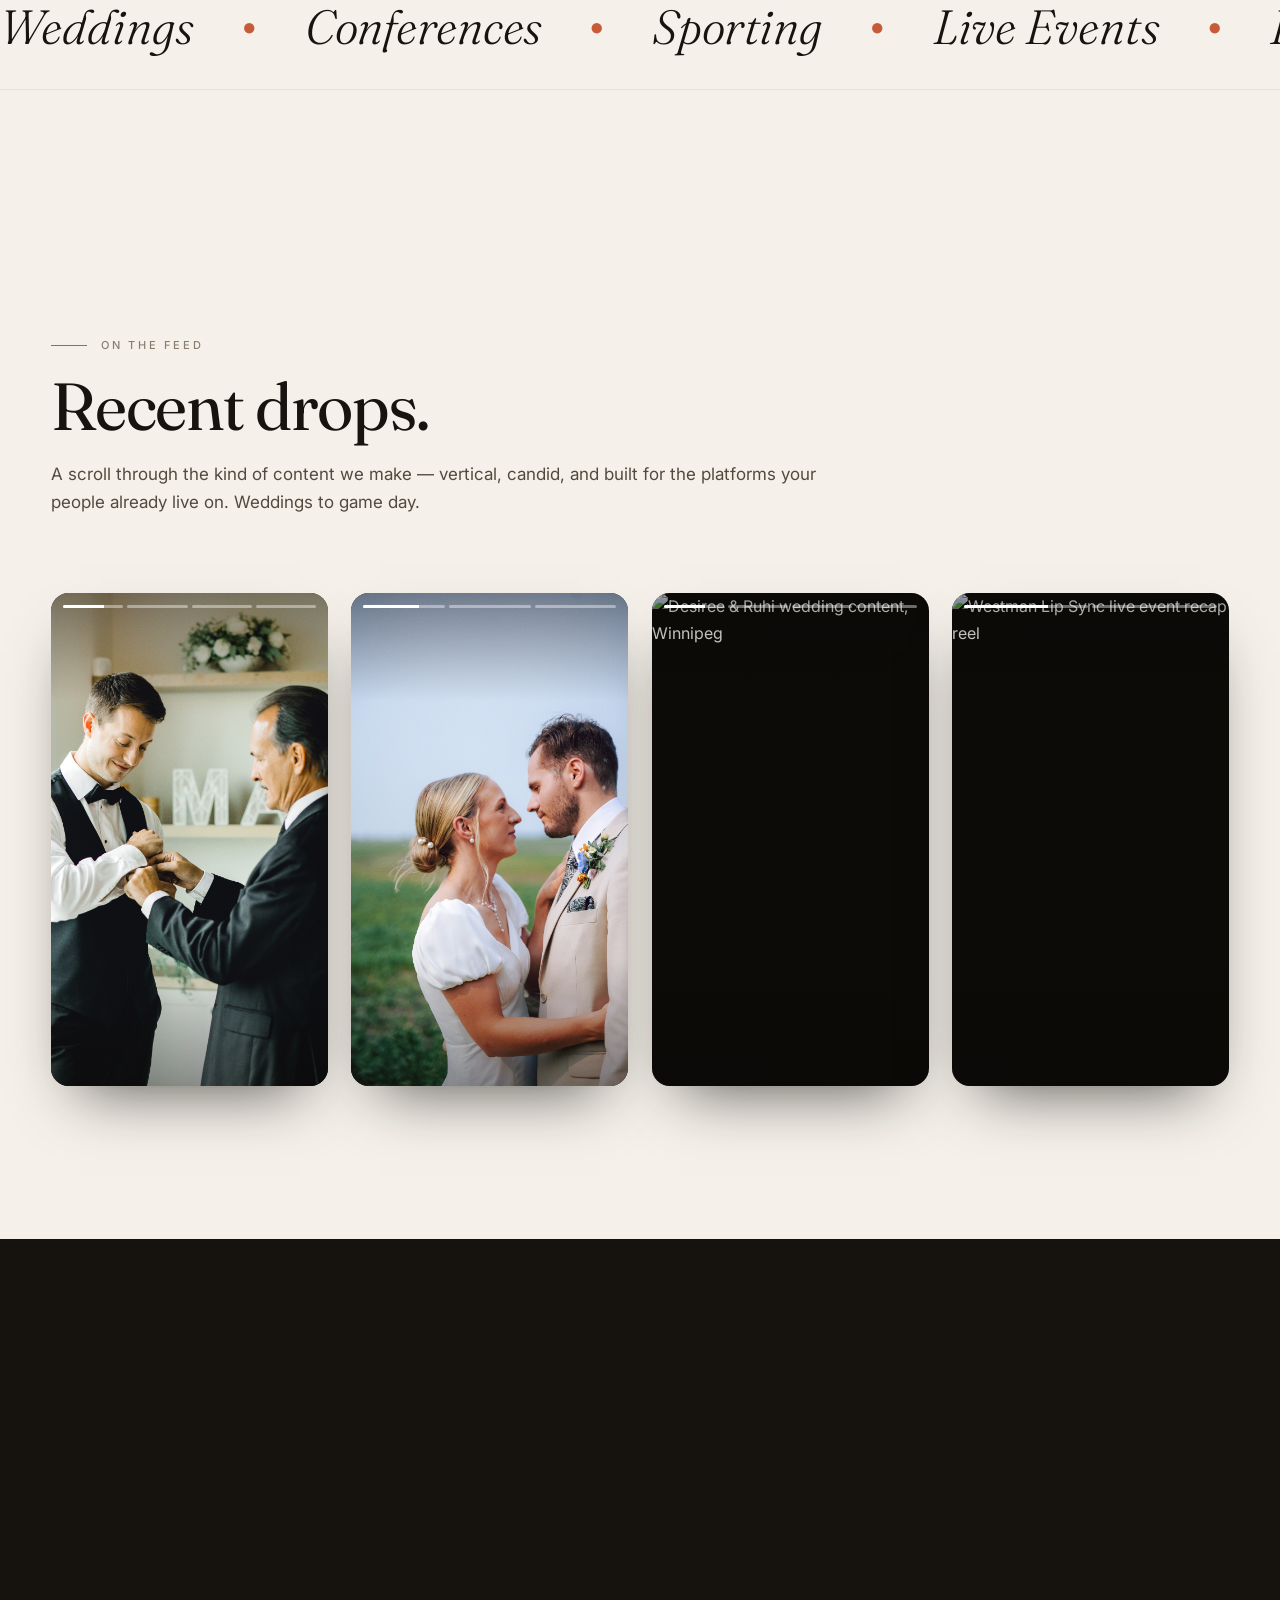
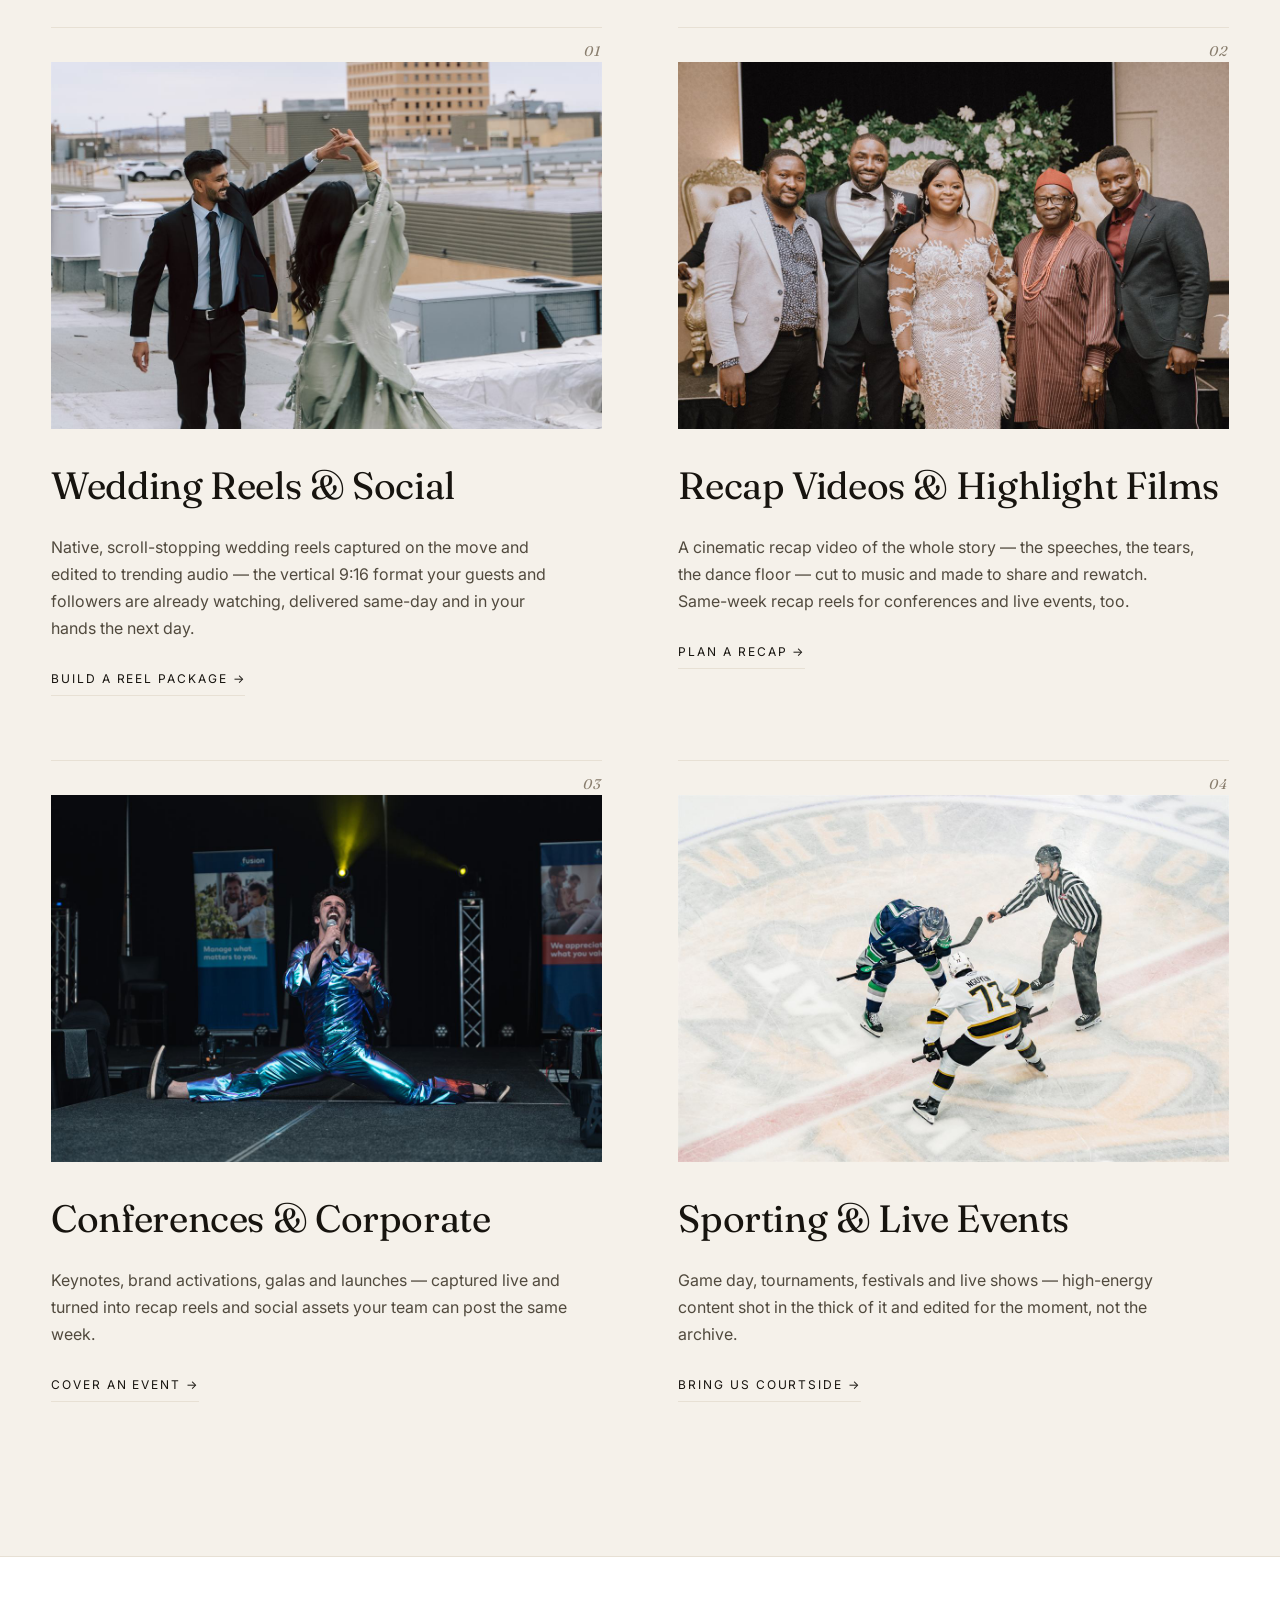
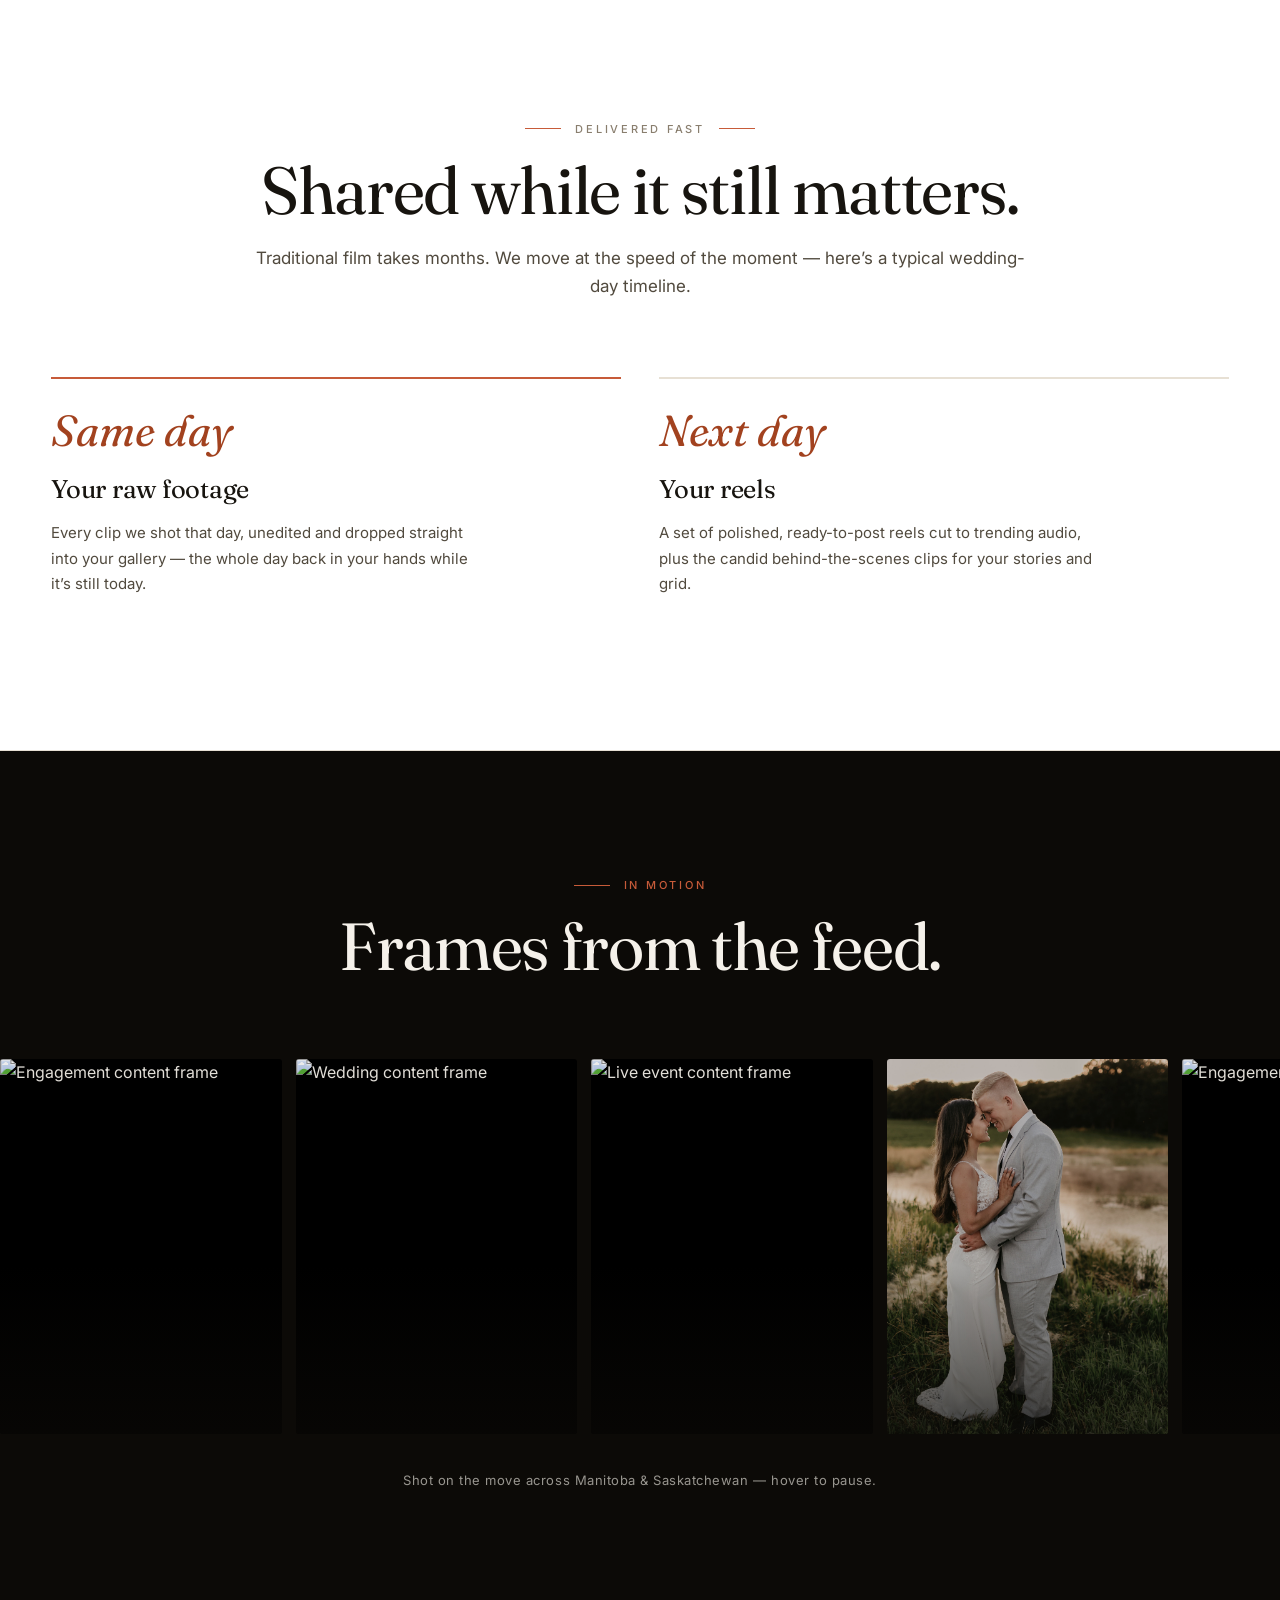
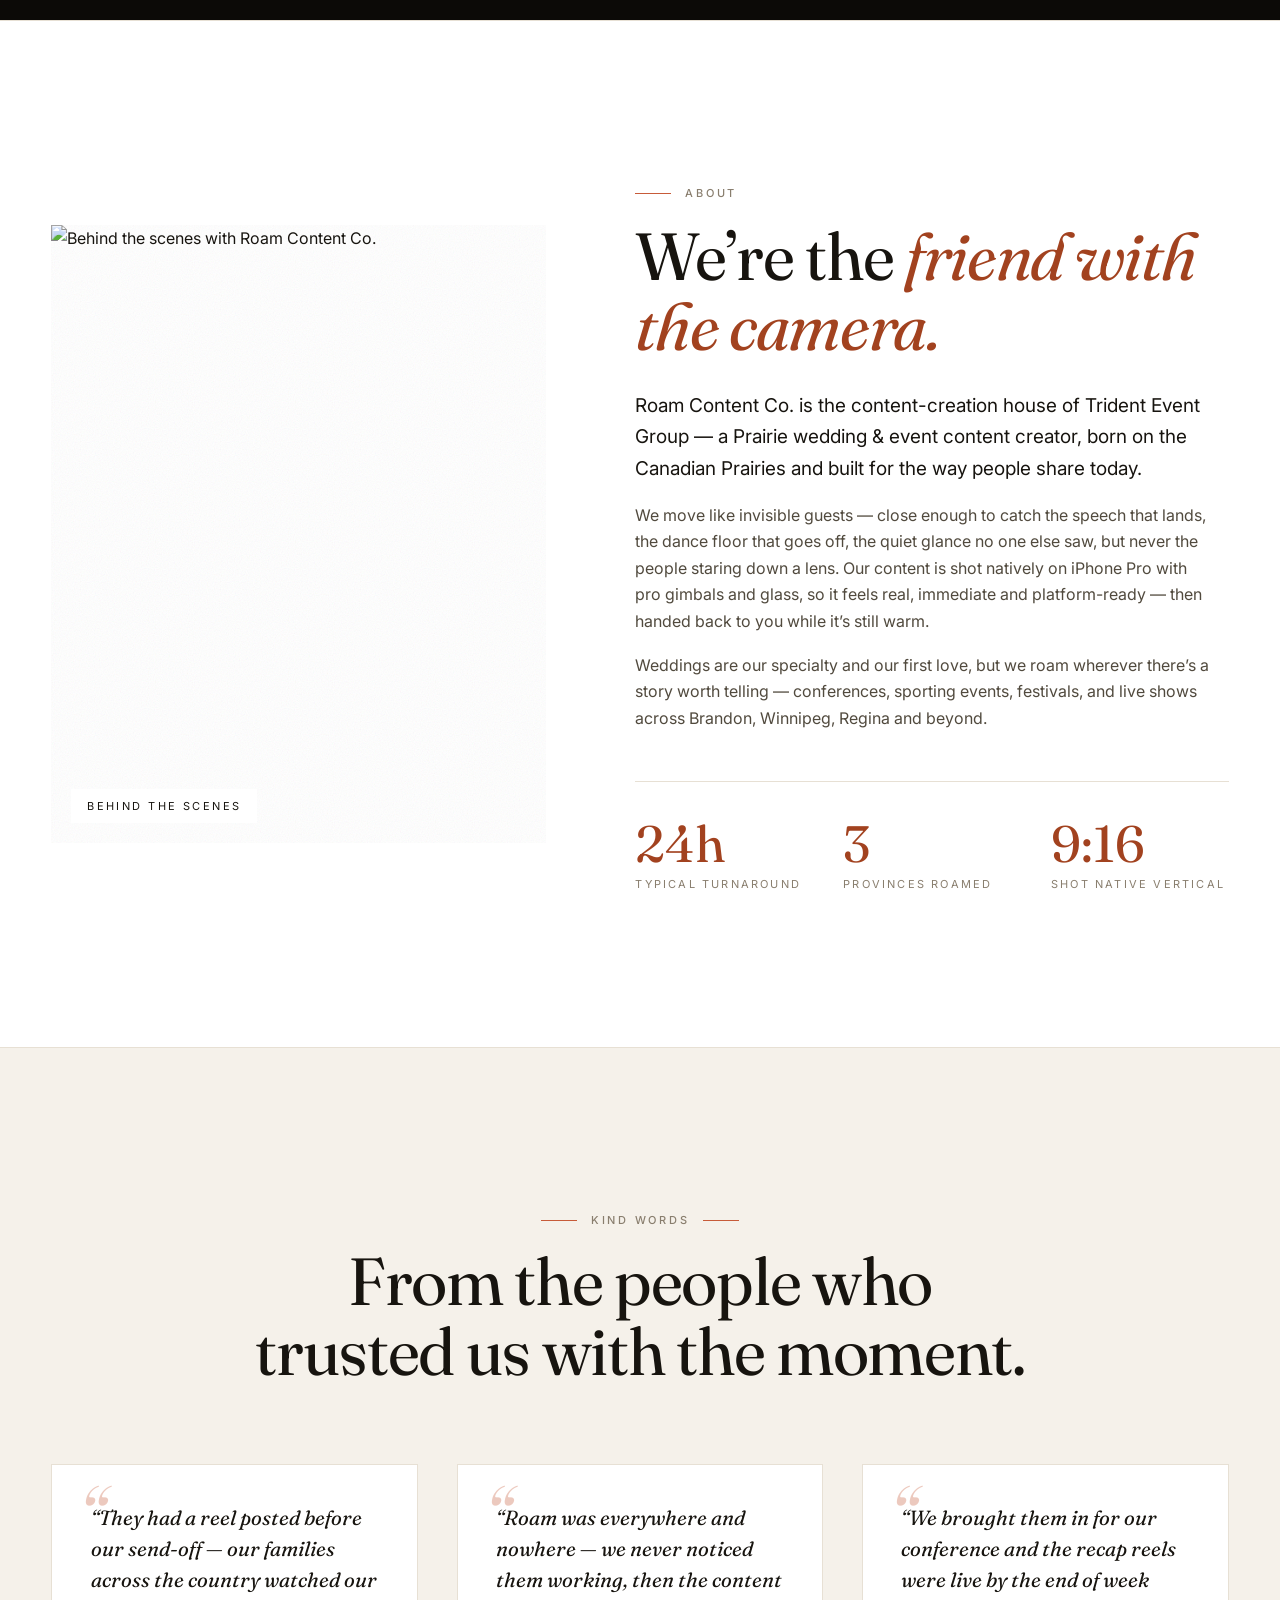
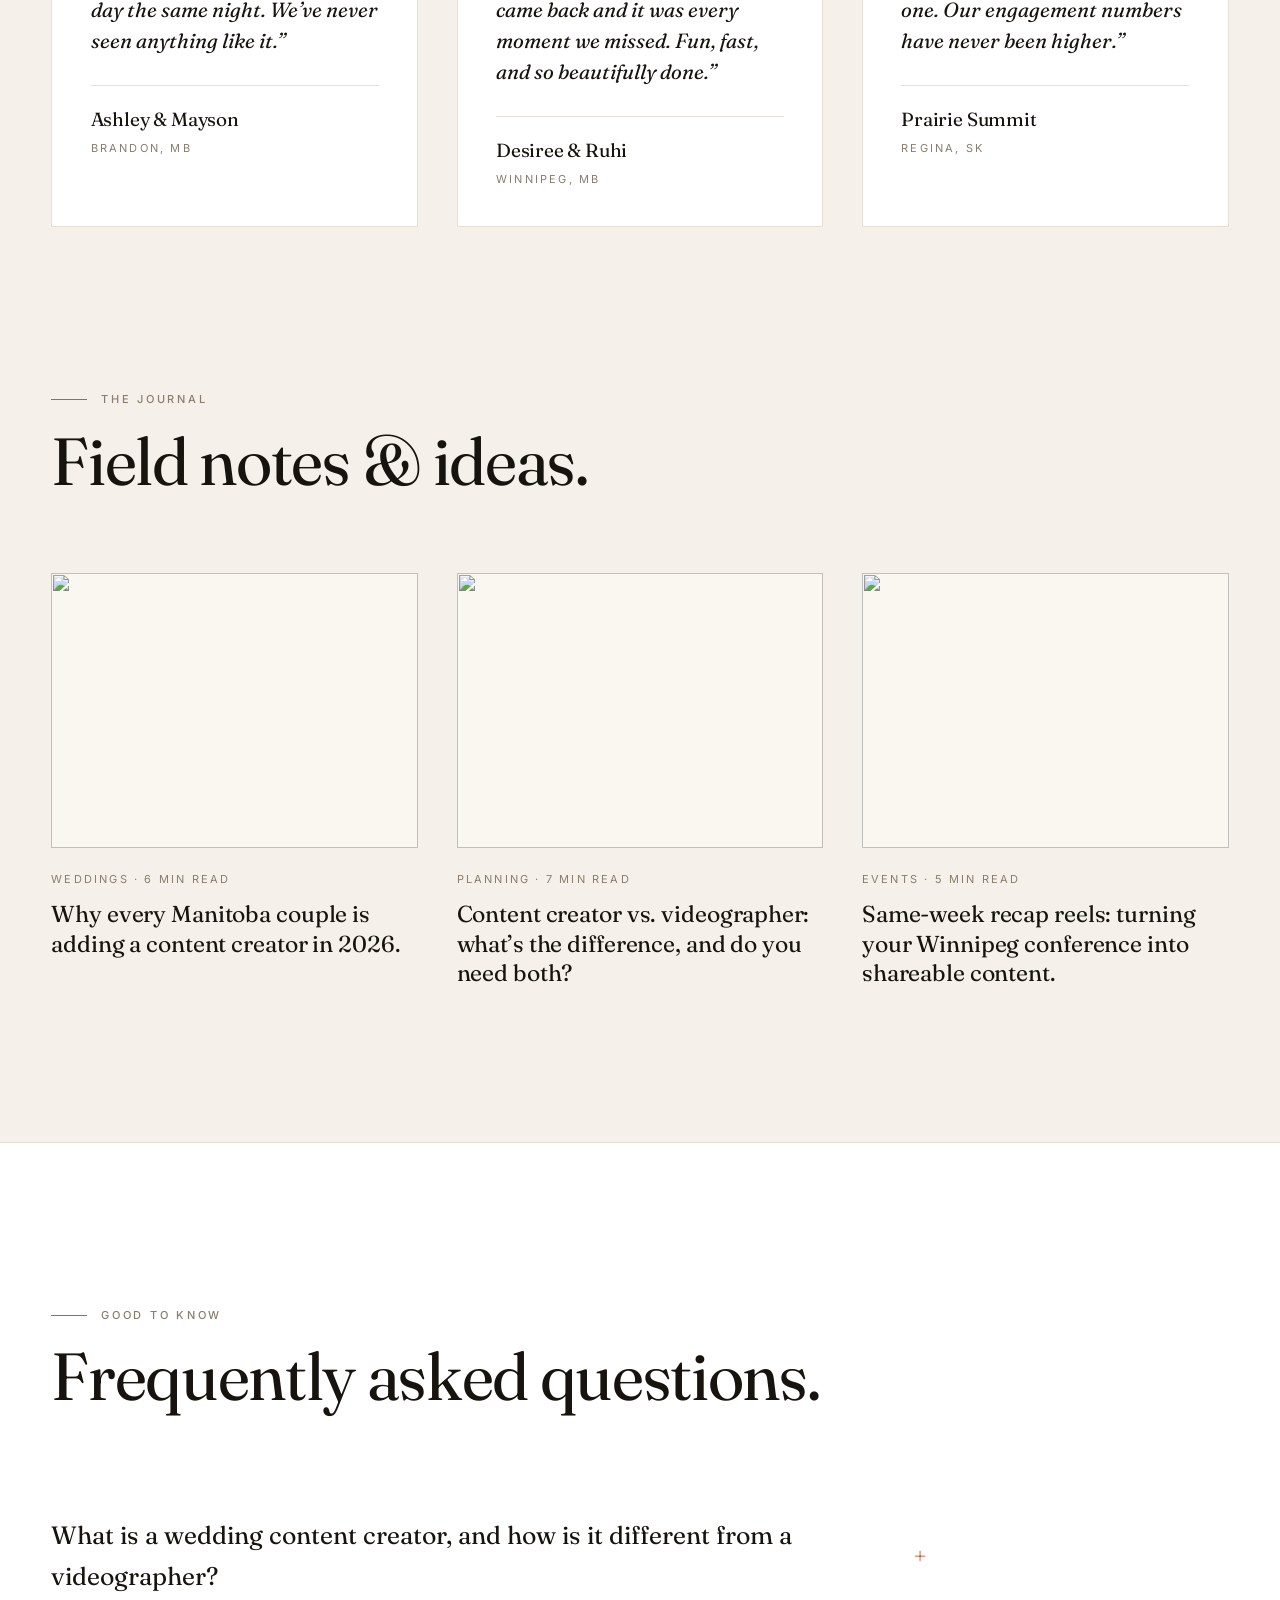
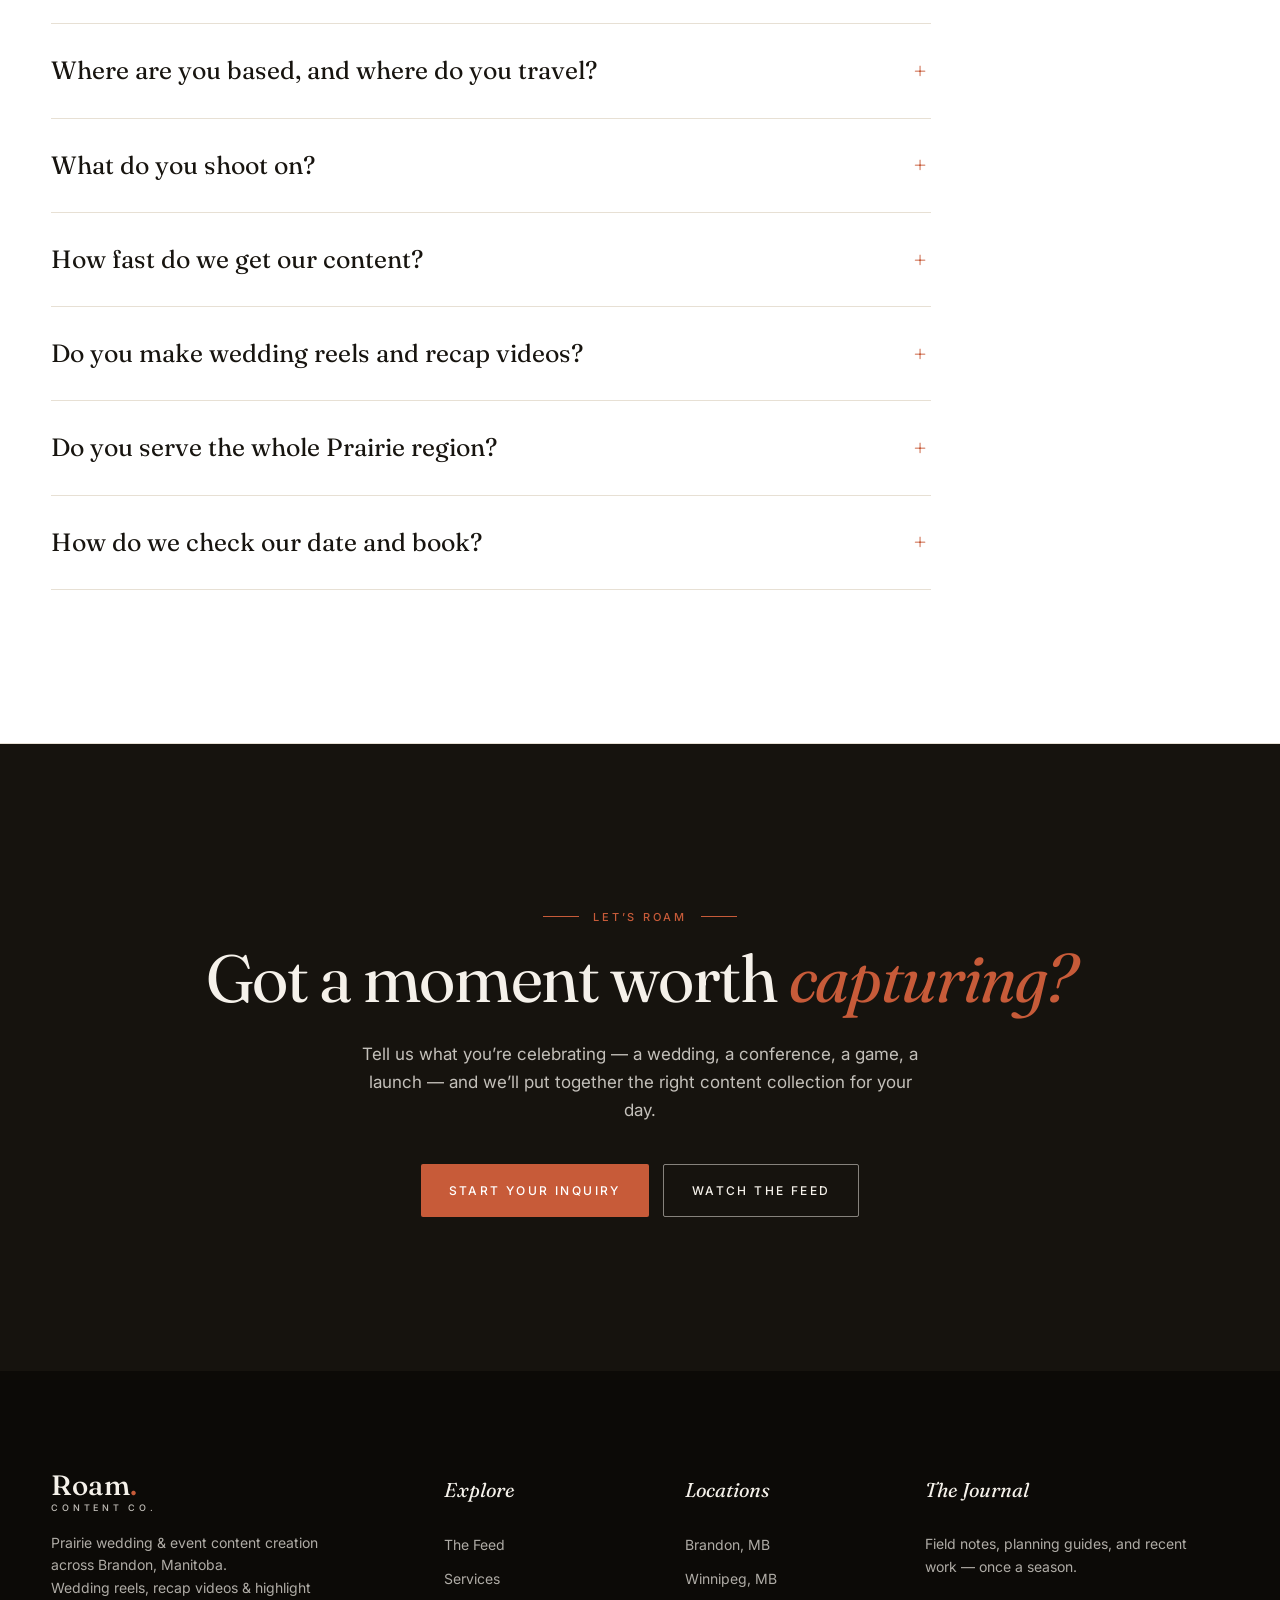
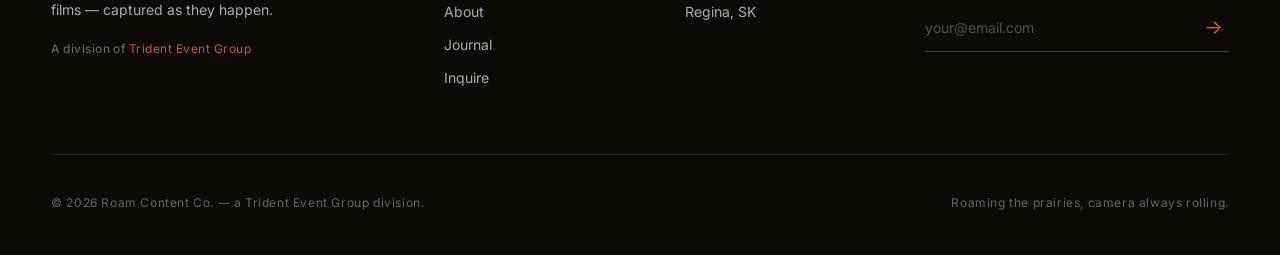
==== commit d80340c5: "Give the services section imagery instead of walls of text The What We Make grid was five text-only " ====
--- a/index.html
+++ b/index.html
@@ -327,22 +327,33 @@
       <div class="experience__grid">
         <article class="service service--feature">
           <span class="service__num">★</span>
-          <h3 class="serif">Wedding Content</h3>
-          <p>Our specialty. A creator in the room from getting-ready to the last dance &mdash; candid vertical clips, the
-            behind-the-scenes no one else catches, and all of your raw footage back the same day. You leave with
-            ready-to-post wedding reels and a cinematic recap video, documented with fun and elegance and kept forever.</p>
-          <ul class="service__tags">
-            <li>Same-day social edit</li>
-            <li>Getting-ready &amp; BTS</li>
-            <li>Wedding reels &amp; TikToks</li>
-            <li>Recap video</li>
-            <li>Full-day coverage</li>
-          </ul>
-          <a href="inquiry.html" class="link-arrow">Inquire about weddings &rarr;</a>
+          <div class="service__body">
+            <h3 class="serif">Wedding Content</h3>
+            <p>Our specialty. A creator in the room from getting-ready to the last dance &mdash; candid vertical clips,
+              the behind-the-scenes no one else catches, and all of your raw footage back the same day. You leave with
+              ready-to-post wedding reels and a cinematic recap video, documented with fun and elegance and kept
+              forever.</p>
+            <ul class="service__tags">
+              <li>Same-day social edit</li>
+              <li>Getting-ready &amp; BTS</li>
+              <li>Wedding reels &amp; TikToks</li>
+              <li>Recap video</li>
+              <li>Full-day coverage</li>
+            </ul>
+            <a href="inquiry.html" class="link-arrow">Inquire about weddings &rarr;</a>
+          </div>
+          <figure class="service__media service__media--feature">
+            <img loading="lazy" src="public/media/svc-weddings.jpg"
+              alt="A couple laughing together with coffee while getting ready on their wedding morning" />
+          </figure>
         </article>
 
         <article class="service">
           <span class="service__num">01</span>
+          <figure class="service__media">
+            <img loading="lazy" src="public/media/svc-reels.jpg"
+              alt="A couple dancing on a rooftop, caught mid-twirl for a vertical wedding reel" />
+          </figure>
           <h3 class="serif">Wedding Reels &amp; Social</h3>
           <p>Native, scroll-stopping wedding reels captured on the move and edited to trending audio &mdash; the vertical
             9:16 format your guests and followers are already watching, delivered same-day and in your hands the next
@@ -352,6 +363,10 @@
 
         <article class="service">
           <span class="service__num">02</span>
+          <figure class="service__media">
+            <img loading="lazy" src="public/media/svc-recap.jpg"
+              alt="A newlywed couple with family at their wedding reception" />
+          </figure>
           <h3 class="serif">Recap Videos &amp; Highlight Films</h3>
           <p>A cinematic recap video of the whole story &mdash; the speeches, the tears, the dance floor &mdash; cut to
             music and made to share and rewatch. Same-week recap reels for conferences and live events, too.</p>
@@ -360,6 +375,10 @@
 
         <article class="service">
           <span class="service__num">03</span>
+          <figure class="service__media">
+            <img loading="lazy" src="public/media/svc-corporate.jpg"
+              alt="A performer on stage under lights at a sponsored corporate event" />
+          </figure>
           <h3 class="serif">Conferences &amp; Corporate</h3>
           <p>Keynotes, brand activations, galas and launches &mdash; captured live and turned into recap reels and
             social assets your team can post the same week.</p>
@@ -368,6 +387,10 @@
 
         <article class="service">
           <span class="service__num">04</span>
+          <figure class="service__media">
+            <img loading="lazy" src="public/media/svc-sport.jpg"
+              alt="Two hockey players facing off at centre ice as the referee drops the puck" />
+          </figure>
           <h3 class="serif">Sporting &amp; Live Events</h3>
           <p>Game day, tournaments, festivals and live shows &mdash; high-energy content shot in the thick of it and
             edited for the moment, not the archive.</p>
--- a/styles.css
+++ b/styles.css
@@ -517,12 +517,26 @@
   gap: clamp(36px, 5vw, 70px) clamp(40px, 6vw, 100px);
 }
 .service { border-top: 1px solid var(--line); padding-top: 34px; position: relative; }
-.service--feature { grid-column: 1 / -1; border-top: 2px solid var(--ember); }
+.service--feature {
+  grid-column: 1 / -1; border-top: 2px solid var(--ember);
+  display: grid; grid-template-columns: 1fr 1fr;
+  gap: clamp(30px, 5vw, 72px); align-items: center;
+}
+/* Sits in the padding gap above the content so it clears the card image */
 .service__num {
-  position: absolute; top: 34px; right: 0;
+  position: absolute; top: 12px; right: 0;
   font-family: var(--display);
   font-size: 14px; letter-spacing: 0.1em; color: var(--taupe); font-style: italic;
 }
+.service__media { margin: 0 0 26px; overflow: hidden; background: var(--line); }
+.service__media img {
+  display: block; width: 100%;
+  aspect-ratio: 3 / 2; object-fit: cover;
+  transition: transform 700ms cubic-bezier(0.2, 0.7, 0.2, 1);
+}
+.service:hover .service__media img { transform: scale(1.04); }
+.service--feature .service__media { margin: 0; }
+.service--feature .service__media img { aspect-ratio: 4 / 5; }
 .service h3 { font-size: clamp(27px, 3vw, 38px); font-weight: 400; margin: 0 0 16px; letter-spacing: -0.01em; }
 .service--feature h3 { font-size: clamp(30px, 3.6vw, 46px); }
 .service p { color: var(--ink-soft); max-width: 520px; margin: 0 0 22px; font-size: 16px; line-height: 1.7; }
@@ -833,6 +847,9 @@
   .featured__grid { gap: 36px; }
   .couple, .couple--tall { grid-column: span 12; }
   .experience__grid { grid-template-columns: 1fr; }
+  .service--feature { grid-template-columns: 1fr; gap: 28px; }
+  .service--feature .service__media { order: -1; }
+  .service--feature .service__media img { aspect-ratio: 3 / 2; }
   .masonry { grid-template-columns: repeat(2, 1fr); grid-auto-rows: 200px; }
   .masonry__item--wide { grid-column: span 2; }
   .about__grid { grid-template-columns: 1fr; }
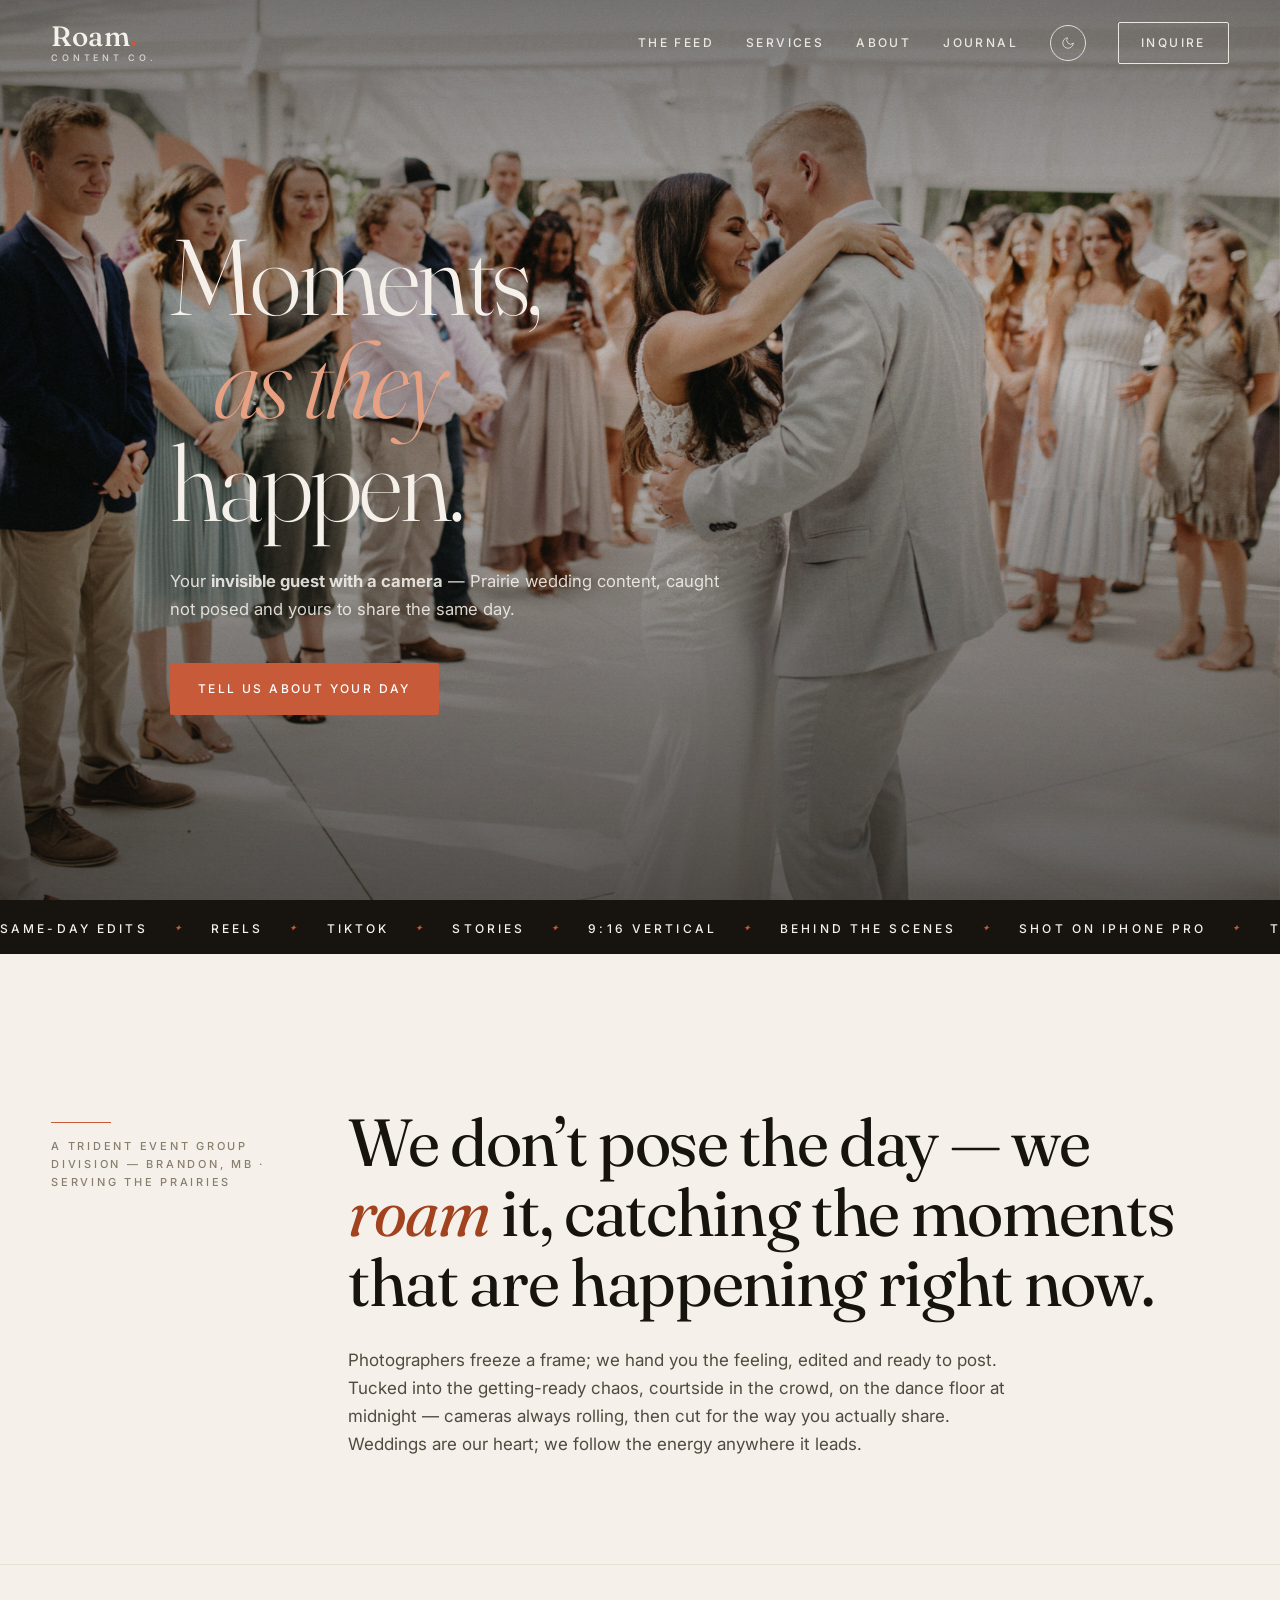
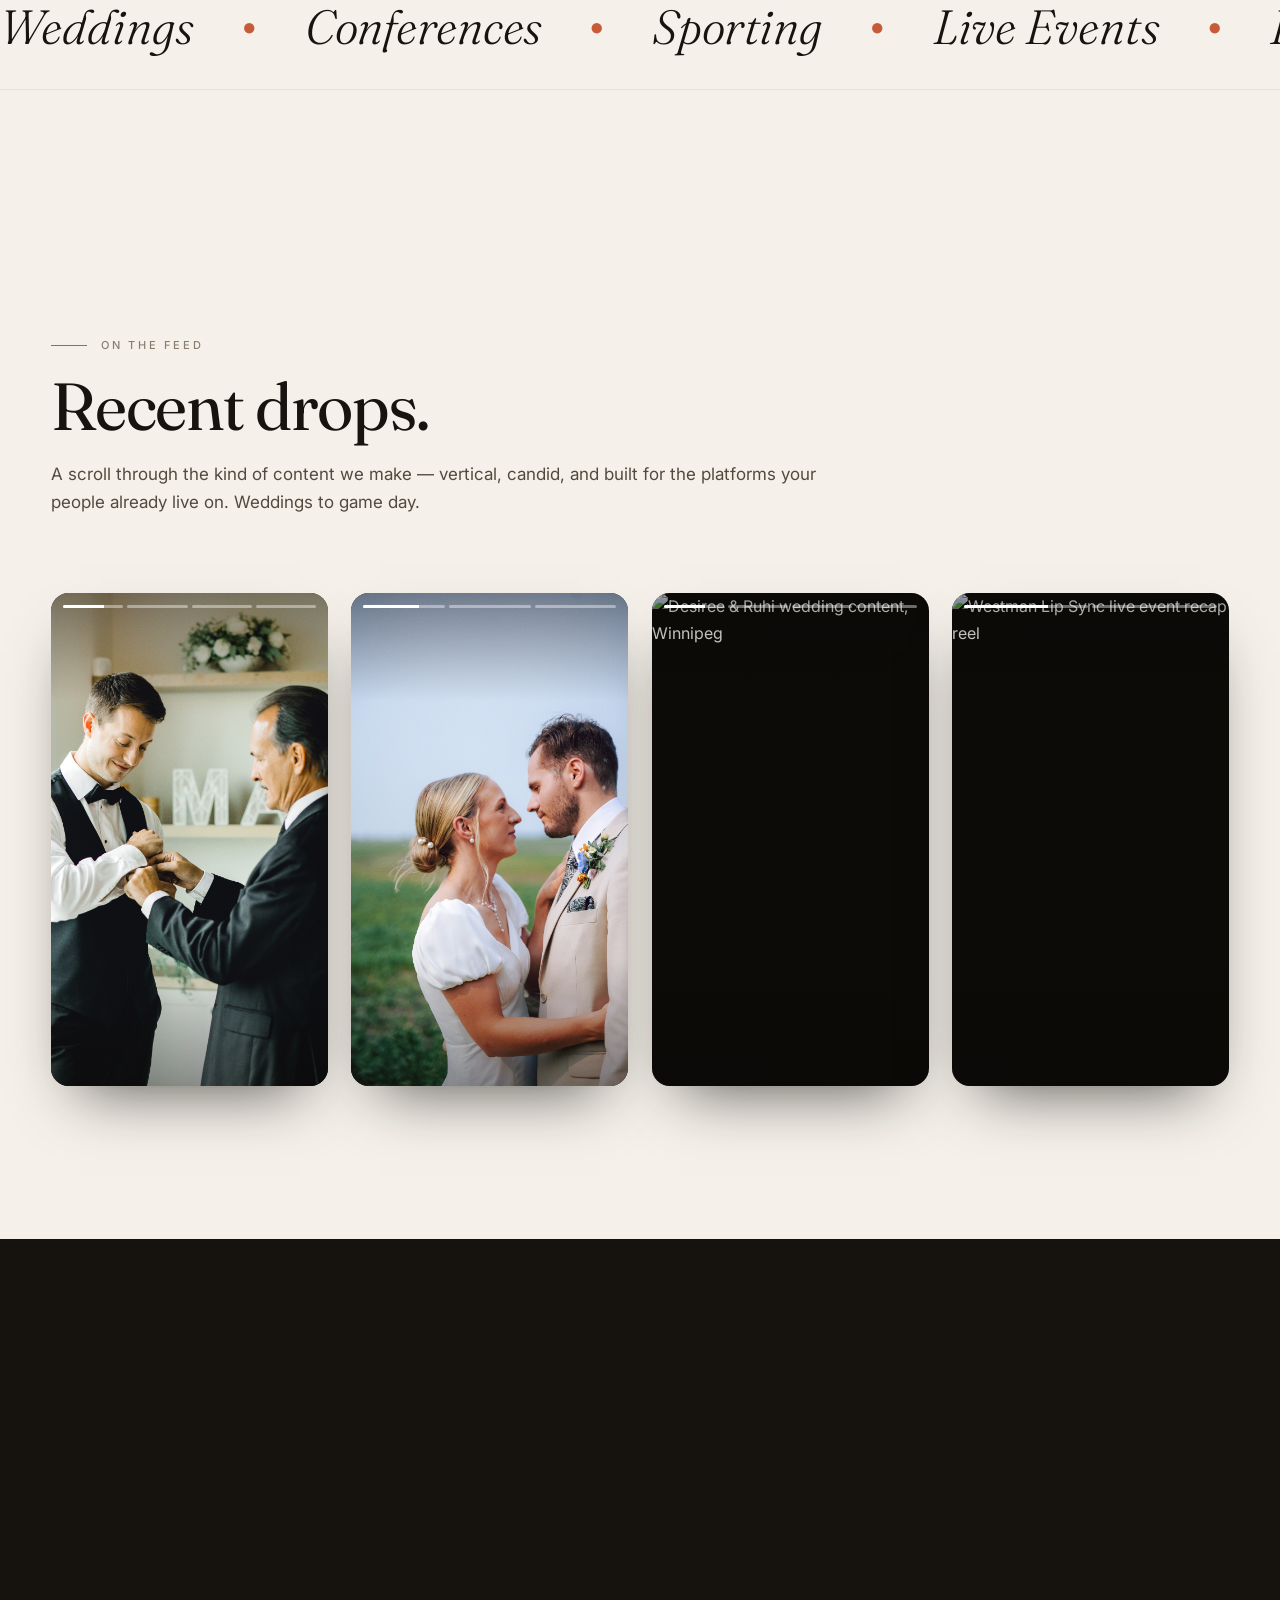
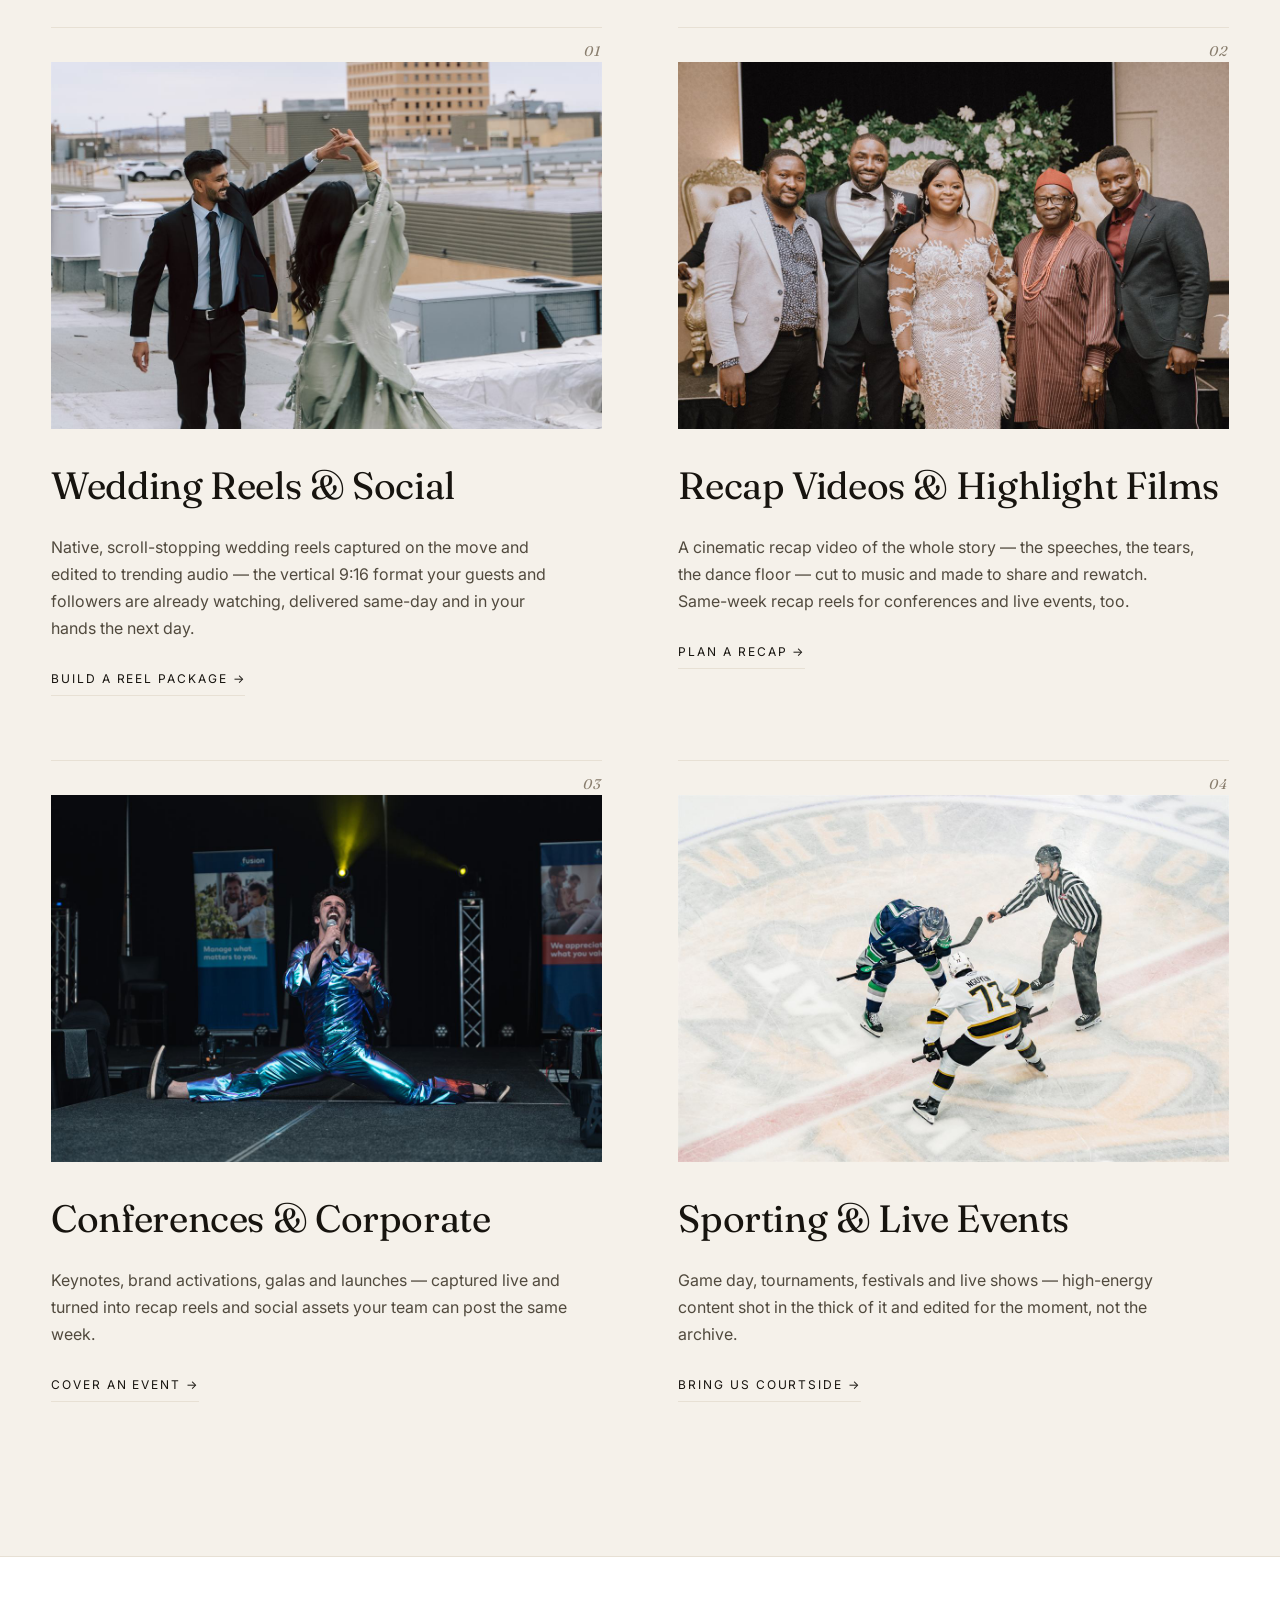
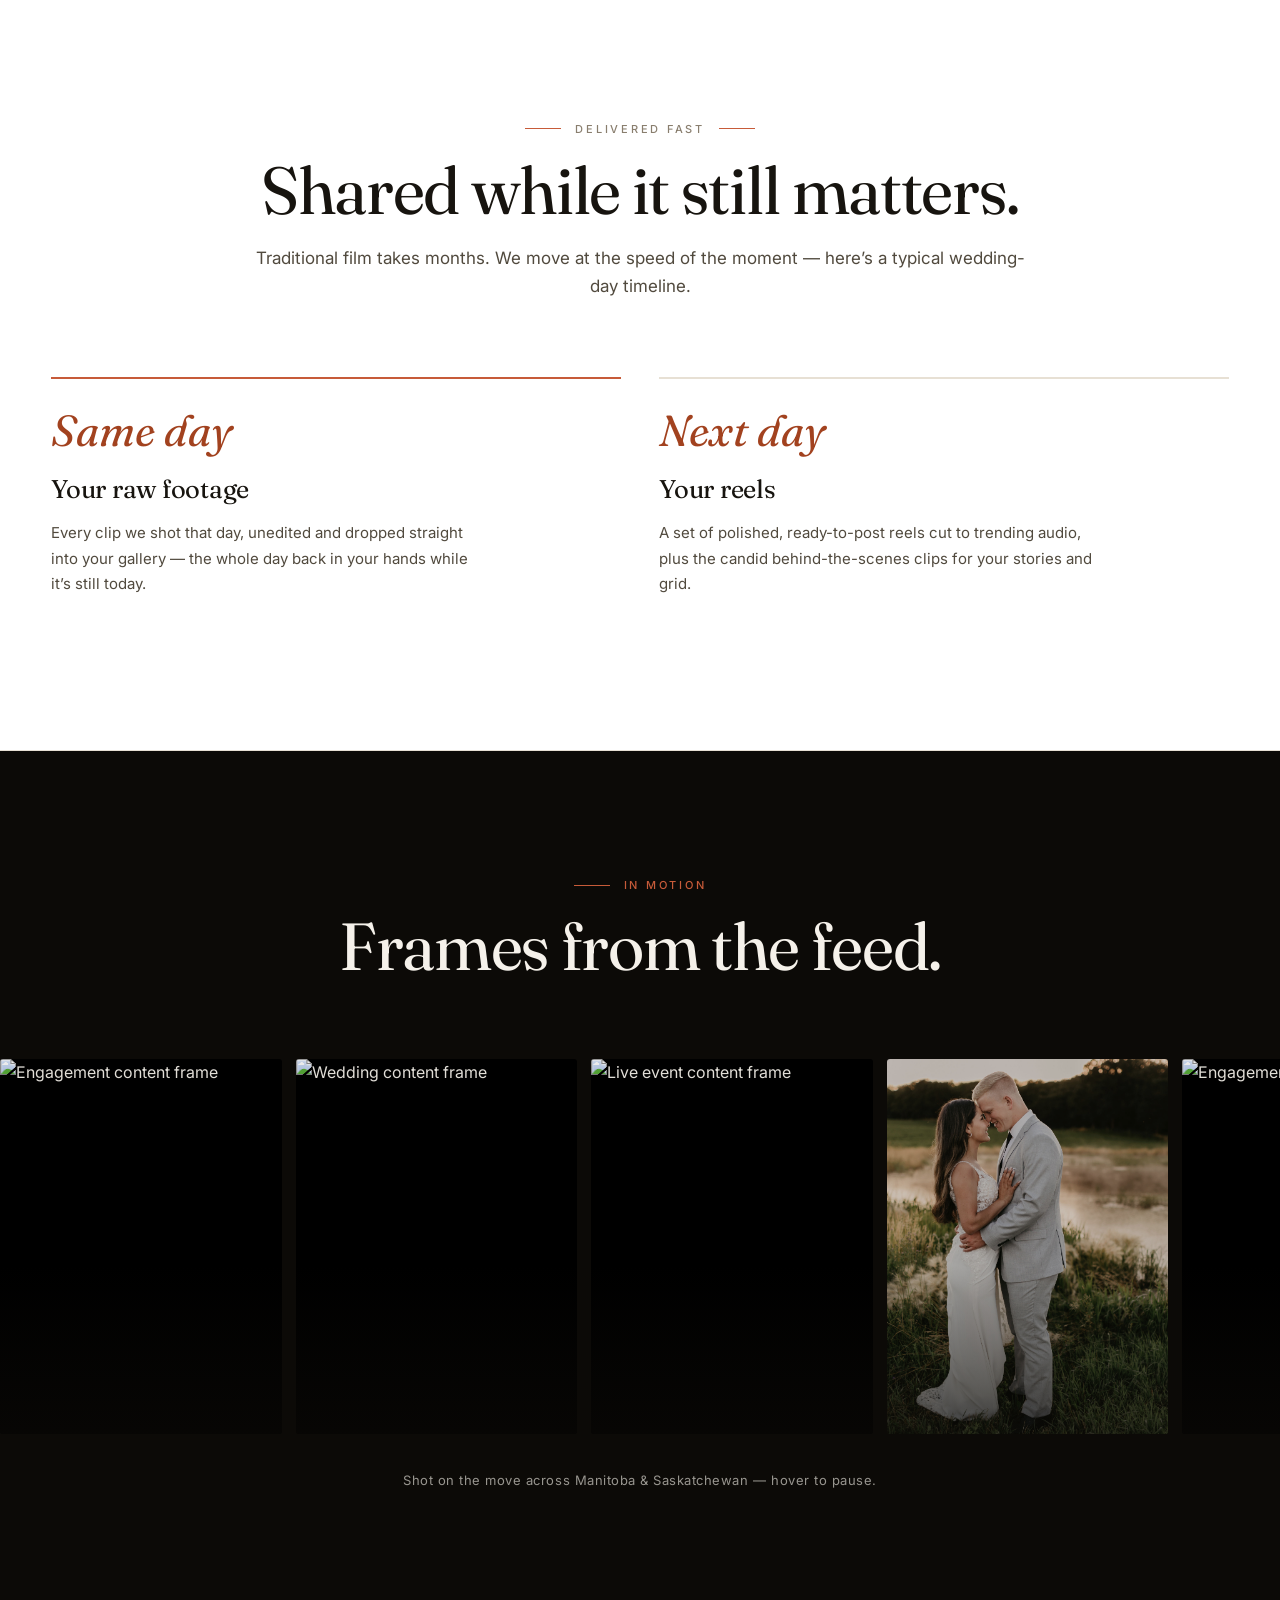
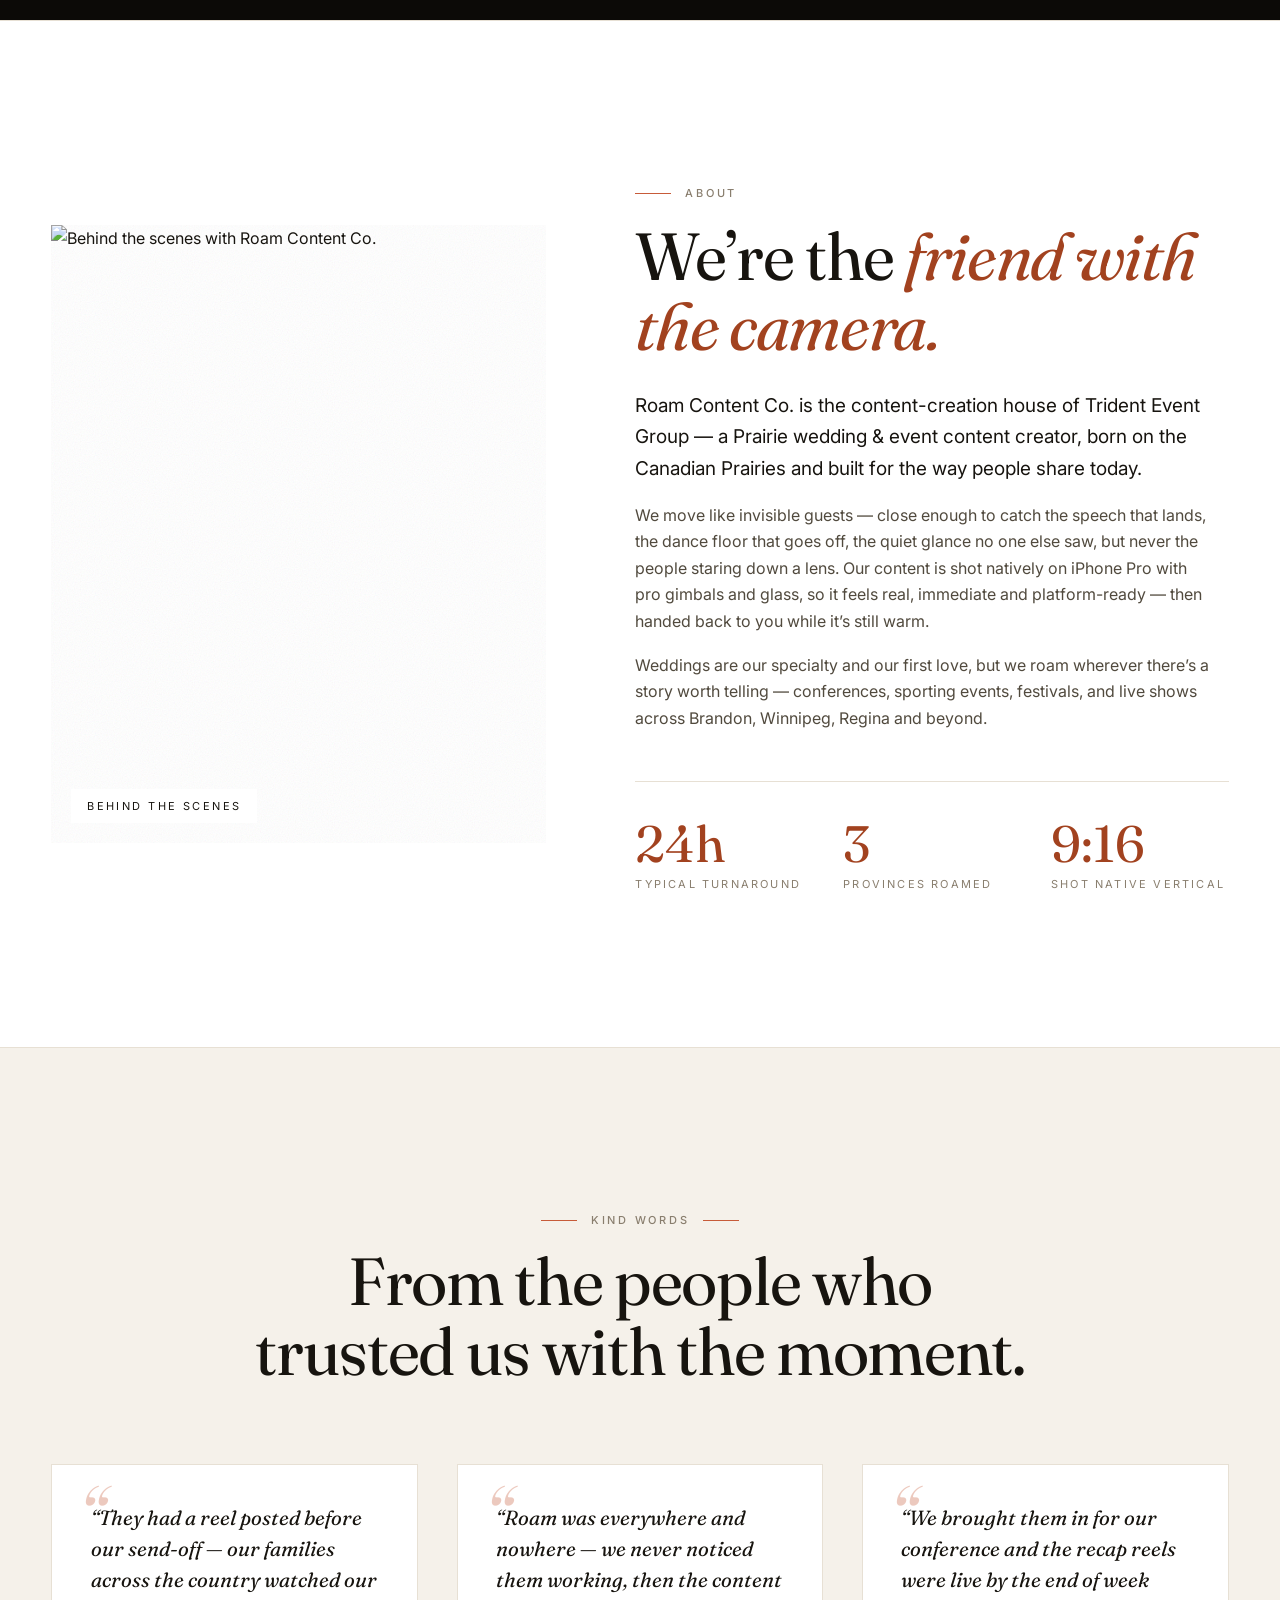
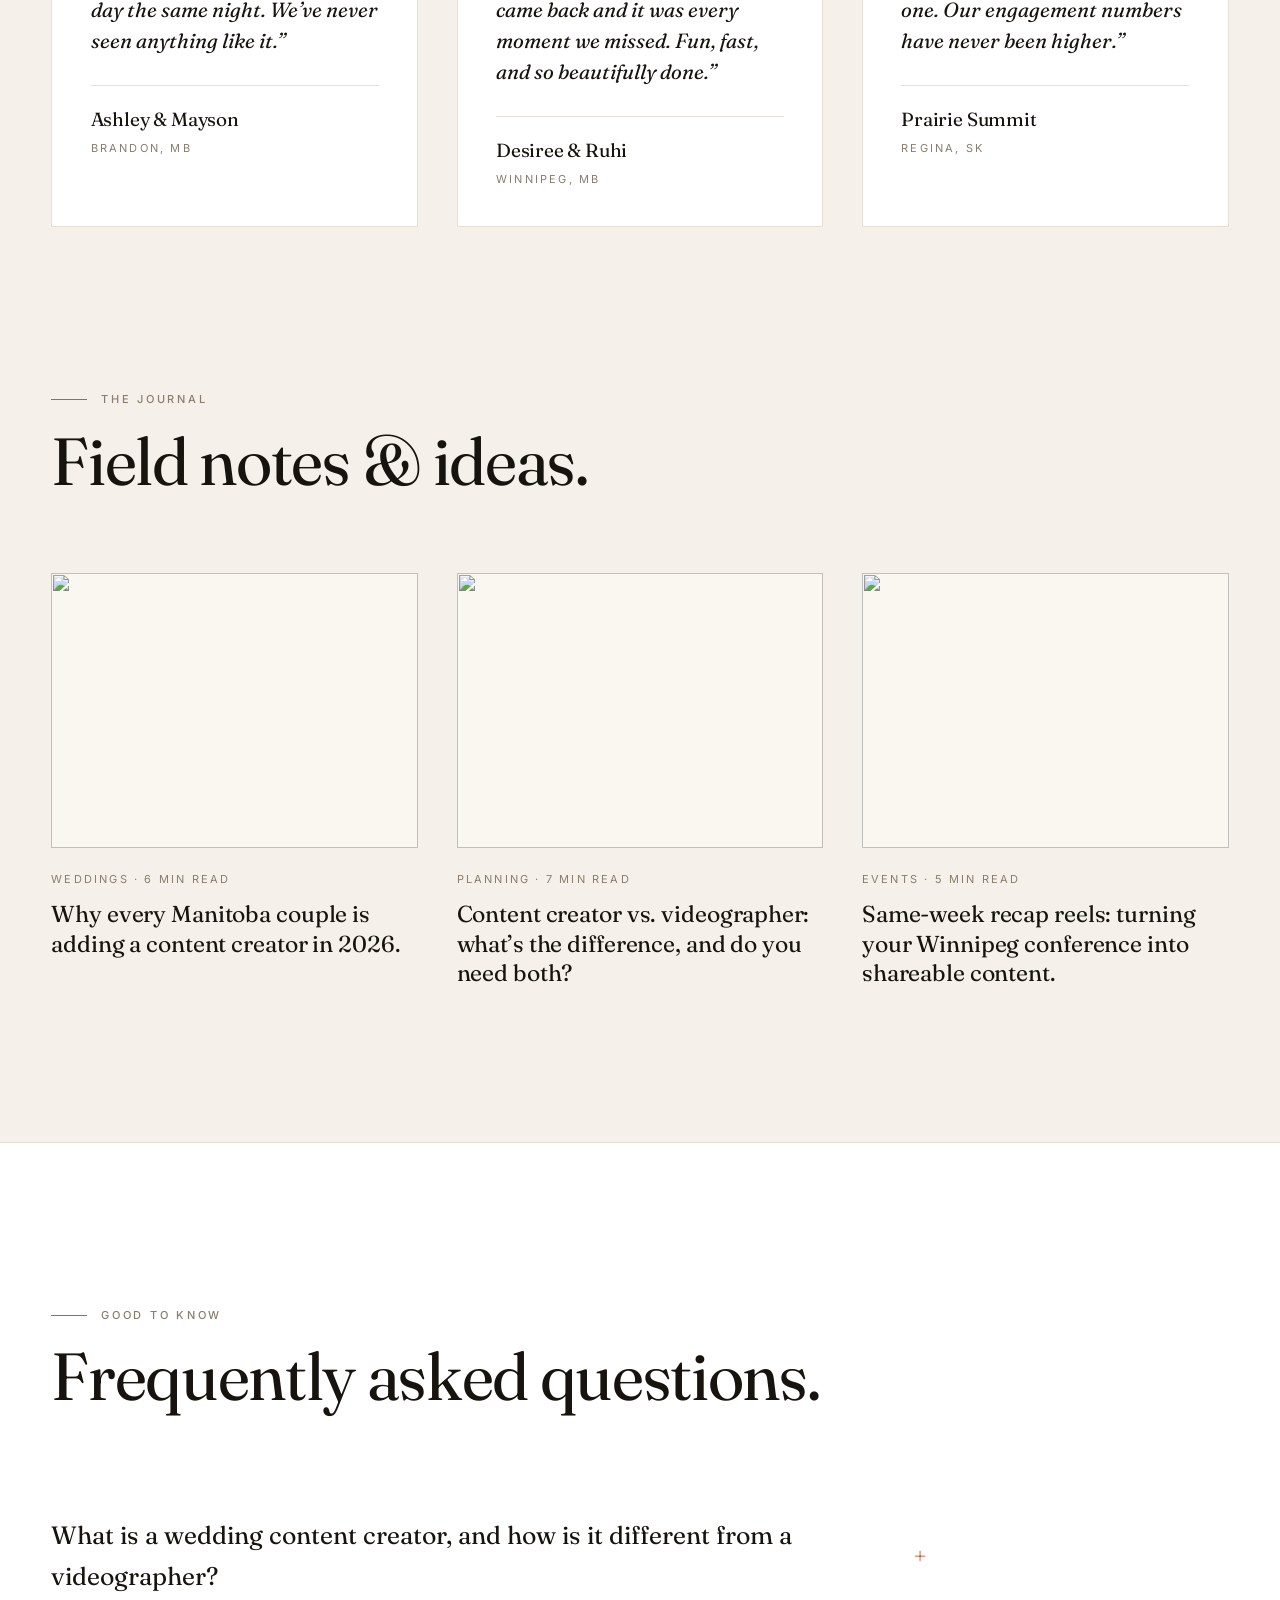
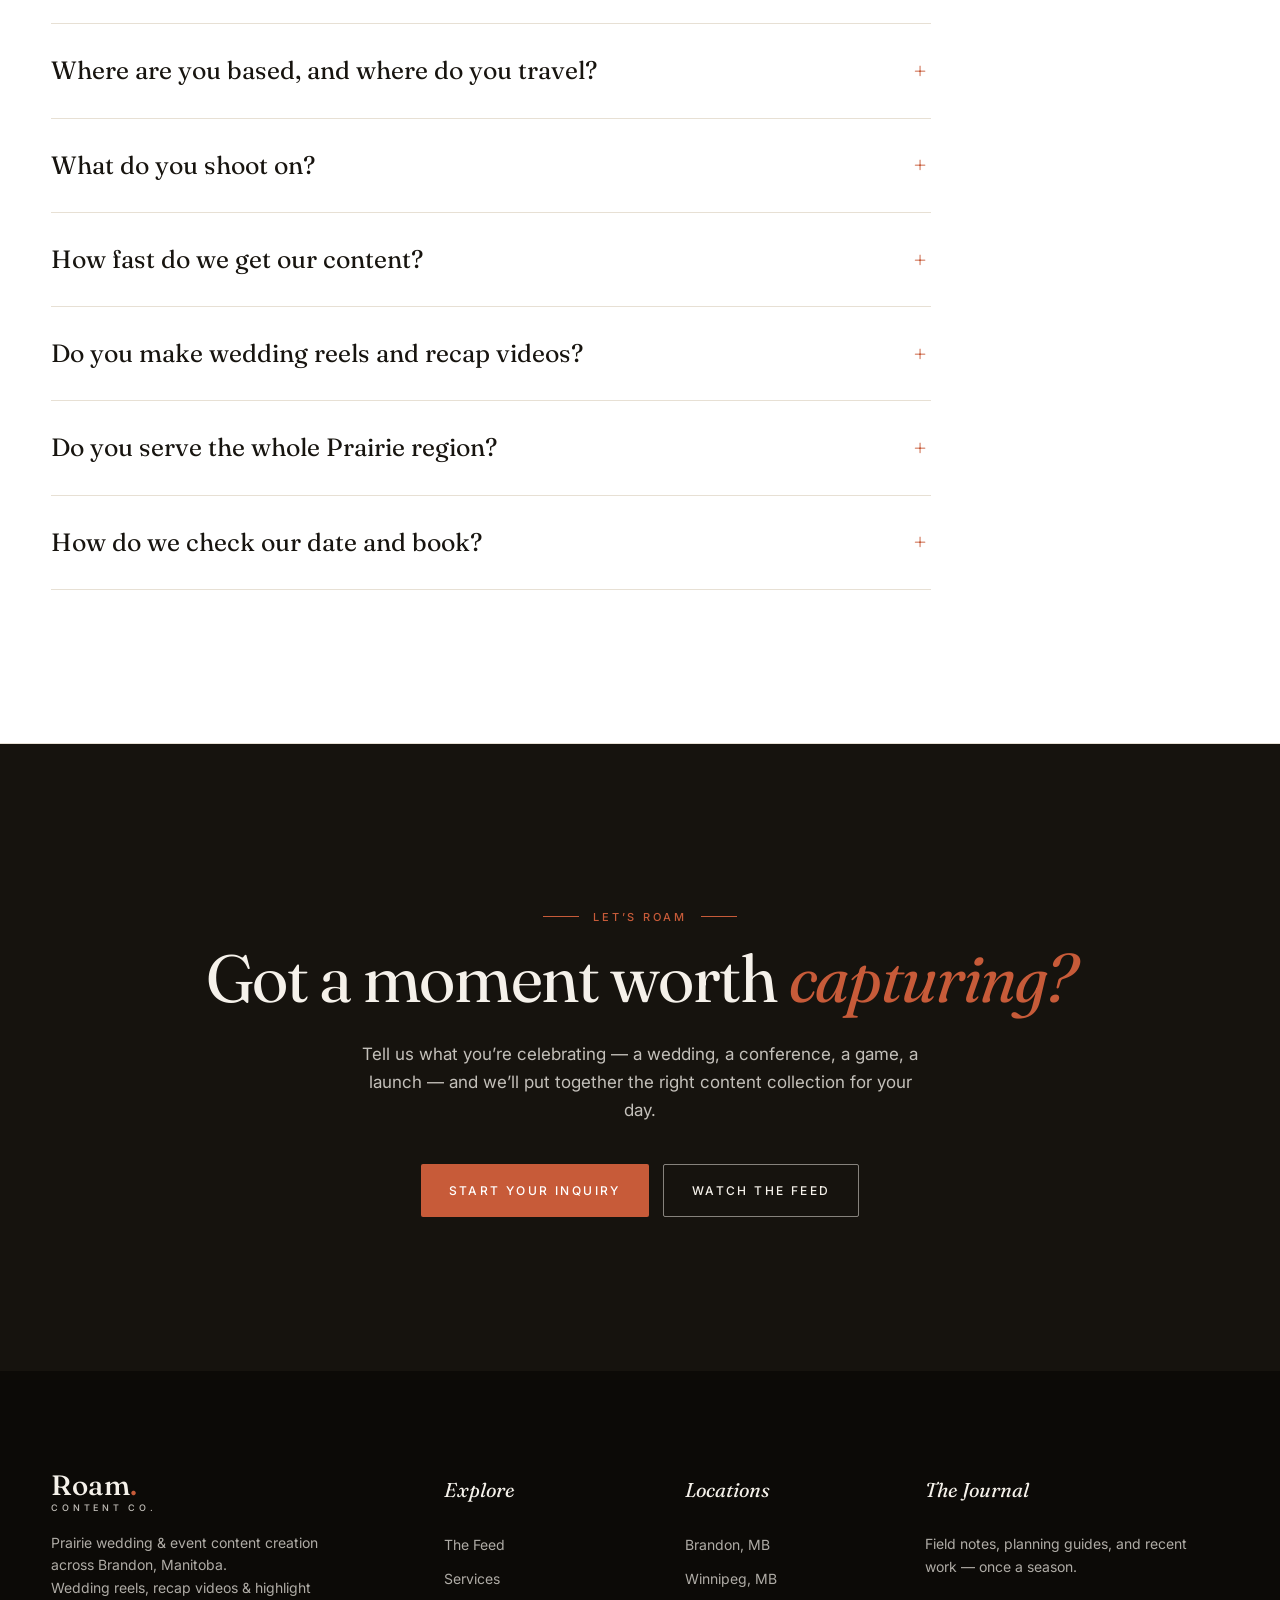
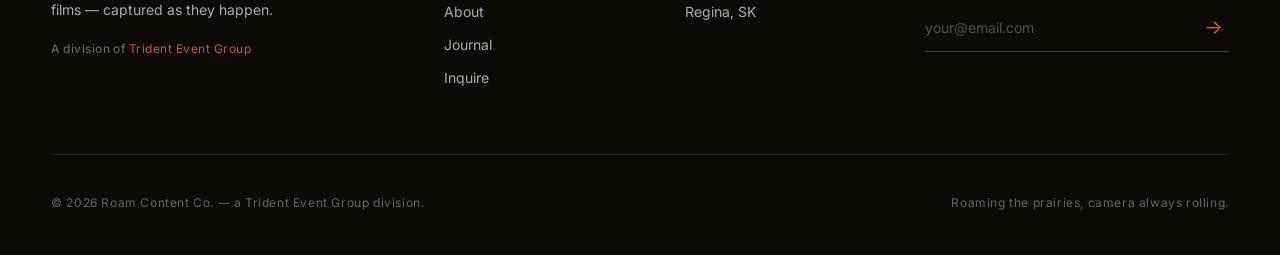
==== commit fc682ef0: "Add GA4 tracking (G-LXGWEMH9ZY) gtag.js snippet in <head> of every page, after the viewport meta. Me" ====
--- a/index.html
+++ b/index.html
@@ -4,6 +4,14 @@
 <head>
   <meta charset="UTF-8" />
   <meta name="viewport" content="width=device-width, initial-scale=1.0" />
+  <!-- Google Analytics (GA4) -->
+  <script async src="https://www.googletagmanager.com/gtag/js?id=G-LXGWEMH9ZY"></script>
+  <script>
+    window.dataLayer = window.dataLayer || [];
+    function gtag() { dataLayer.push(arguments); }
+    gtag('js', new Date());
+    gtag('config', 'G-LXGWEMH9ZY');
+  </script>
   <title>Prairie Wedding Content Creator — Reels, Recaps &amp; Same-Day Edits | Roam Content Co.</title>
   <meta name="description"
     content="Roam Content Co. is a Prairie wedding &amp; event content creator — your invisible guest with a camera. Same-day wedding reels, recap videos, behind-the-scenes and highlight films for weddings, conferences and live events across Manitoba, Saskatchewan and the Canadian Prairies — Brandon, Winnipeg, Regina and beyond." />
